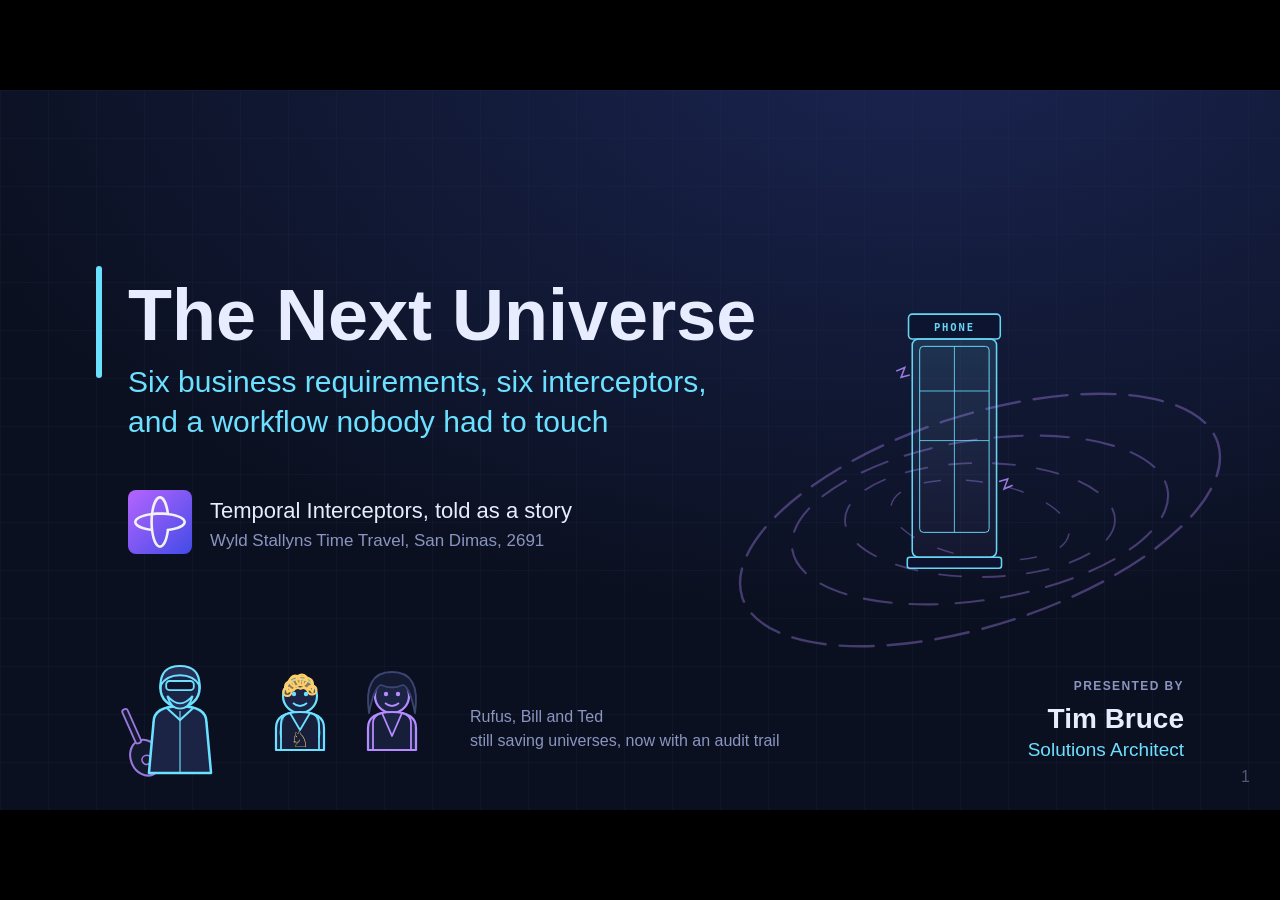
==== presentation/deck.html @ 5a115f53 "added presentation and fixed up a number of issues" ====
<!DOCTYPE html><html lang="C"><head><title>The Next Universe</title><meta property="og:title" content="The Next Universe"><meta name="description" content="Temporal interceptors, told as a story. Rufus meets six business requirements without touching business logic."><meta property="og:description" content="Temporal interceptors, told as a story. Rufus meets six business requirements without touching business logic."><meta charset="UTF-8"><meta name="viewport" content="width=device-width,height=device-height,initial-scale=1.0"><meta name="apple-mobile-web-app-capable" content="yes"><meta http-equiv="X-UA-Compatible" content="ie=edge"><meta property="og:type" content="website"><meta name="twitter:card" content="summary"><style>@media screen{body[data-bespoke-view=""] .bespoke-marp-parent>.bespoke-marp-osc>button,body[data-bespoke-view=next] .bespoke-marp-parent>.bespoke-marp-osc>button,body[data-bespoke-view=overview] button.bespoke-marp-overview-close,body[data-bespoke-view=presenter] .bespoke-marp-presenter-container .bespoke-marp-presenter-info-container .bespoke-marp-presenter-info-page-area .bespoke-marp-presenter-info-page,body[data-bespoke-view=presenter] .bespoke-marp-presenter-container .bespoke-marp-presenter-info-container button,body[data-bespoke-view=presenter] .bespoke-marp-presenter-container .bespoke-marp-presenter-note-container button{appearance:none;background-color:initial;border:0;color:inherit;cursor:pointer;font-size:inherit;opacity:.8;outline:none;padding:0;transition:opacity .2s linear;-webkit-tap-highlight-color:transparent}body[data-bespoke-view=""] .bespoke-marp-parent>.bespoke-marp-osc>button:disabled,body[data-bespoke-view=next] .bespoke-marp-parent>.bespoke-marp-osc>button:disabled,body[data-bespoke-view=overview] button.bespoke-marp-overview-close:disabled,body[data-bespoke-view=presenter] .bespoke-marp-presenter-container .bespoke-marp-presenter-info-container .bespoke-marp-presenter-info-page-area .bespoke-marp-presenter-info-page:disabled,body[data-bespoke-view=presenter] .bespoke-marp-presenter-container .bespoke-marp-presenter-info-container button:disabled,body[data-bespoke-view=presenter] .bespoke-marp-presenter-container .bespoke-marp-presenter-note-container button:disabled{cursor:not-allowed;opacity:.15!important}body[data-bespoke-view=""] .bespoke-marp-parent>.bespoke-marp-osc>button:hover,body[data-bespoke-view=next] .bespoke-marp-parent>.bespoke-marp-osc>button:hover,body[data-bespoke-view=overview] button.bespoke-marp-overview-close:hover,body[data-bespoke-view=presenter] .bespoke-marp-presenter-container .bespoke-marp-presenter-info-container .bespoke-marp-presenter-info-page-area .bespoke-marp-presenter-info-page:hover,body[data-bespoke-view=presenter] .bespoke-marp-presenter-container .bespoke-marp-presenter-info-container button:hover,body[data-bespoke-view=presenter] .bespoke-marp-presenter-container .bespoke-marp-presenter-note-container button:hover{opacity:1}body[data-bespoke-view=""] .bespoke-marp-parent>.bespoke-marp-osc>button:hover:active,body[data-bespoke-view=next] .bespoke-marp-parent>.bespoke-marp-osc>button:hover:active,body[data-bespoke-view=overview] button.bespoke-marp-overview-close:hover:active,body[data-bespoke-view=presenter] .bespoke-marp-presenter-container .bespoke-marp-presenter-info-container .bespoke-marp-presenter-info-page-area .bespoke-marp-presenter-info-page:hover:active,body[data-bespoke-view=presenter] .bespoke-marp-presenter-container .bespoke-marp-presenter-info-container button:hover:active,body[data-bespoke-view=presenter] .bespoke-marp-presenter-container .bespoke-marp-presenter-note-container button:hover:active{opacity:.6}body[data-bespoke-view=""] .bespoke-marp-parent>.bespoke-marp-osc>button:hover:not(:disabled),body[data-bespoke-view=next] .bespoke-marp-parent>.bespoke-marp-osc>button:hover:not(:disabled),body[data-bespoke-view=overview] button.bespoke-marp-overview-close:hover:not(:disabled),body[data-bespoke-view=presenter] .bespoke-marp-presenter-container .bespoke-marp-presenter-info-container .bespoke-marp-presenter-info-page-area .bespoke-marp-presenter-info-page:hover:not(:disabled),body[data-bespoke-view=presenter] .bespoke-marp-presenter-container .bespoke-marp-presenter-info-container button:hover:not(:disabled),body[data-bespoke-view=presenter] .bespoke-marp-presenter-container .bespoke-marp-presenter-note-container button:hover:not(:disabled){transition:none}body[data-bespoke-view=""] .bespoke-marp-parent>.bespoke-marp-osc>button[data-bespoke-marp-osc=prev],body[data-bespoke-view=next] .bespoke-marp-parent>.bespoke-marp-osc>button[data-bespoke-marp-osc=prev],body[data-bespoke-view=presenter] .bespoke-marp-presenter-container .bespoke-marp-presenter-info-container button.bespoke-marp-presenter-info-page-prev{background:#0000 url("[data-uri]") no-repeat 50%;background-size:contain;overflow:hidden;text-indent:100%;white-space:nowrap}body[data-bespoke-view=""] .bespoke-marp-parent>.bespoke-marp-osc>button[data-bespoke-marp-osc=next],body[data-bespoke-view=next] .bespoke-marp-parent>.bespoke-marp-osc>button[data-bespoke-marp-osc=next],body[data-bespoke-view=presenter] .bespoke-marp-presenter-container .bespoke-marp-presenter-info-container button.bespoke-marp-presenter-info-page-next{background:#0000 url("[data-uri]") no-repeat 50%;background-size:contain;overflow:hidden;text-indent:100%;white-space:nowrap}:is(body[data-bespoke-view=""],body[data-bespoke-view=next]) .bespoke-marp-parent>.bespoke-marp-osc>button[data-bespoke-marp-osc=fullscreen]{background:#0000 url("[data-uri]") no-repeat 50%;background-size:contain;overflow:hidden;text-indent:100%;white-space:nowrap}:is(body[data-bespoke-view=""],body[data-bespoke-view=next]) .bespoke-marp-parent>.bespoke-marp-osc>button.exit[data-bespoke-marp-osc=fullscreen]{background-image:url("[data-uri]")}:is(body[data-bespoke-view=""],body[data-bespoke-view=next]) .bespoke-marp-parent>.bespoke-marp-osc>button[data-bespoke-marp-osc=presenter]{background:#0000 url("[data-uri]") no-repeat 50%;background-size:contain;overflow:hidden;text-indent:100%;white-space:nowrap}body[data-bespoke-view=overview] button.bespoke-marp-overview-close,body[data-bespoke-view=presenter] .bespoke-marp-presenter-container .bespoke-marp-presenter-note-container button.bespoke-marp-presenter-note-bigger{background:#0000 url("[data-uri]") no-repeat 50%;background-size:contain;overflow:hidden;text-indent:100%;white-space:nowrap}body[data-bespoke-view=presenter] .bespoke-marp-presenter-container .bespoke-marp-presenter-note-container button.bespoke-marp-presenter-note-smaller{background:#0000 url("[data-uri]") no-repeat 50%;background-size:contain;overflow:hidden;text-indent:100%;white-space:nowrap}:is(body[data-bespoke-view=""],body[data-bespoke-view=next]) .bespoke-marp-parent>.bespoke-marp-osc>button[data-bespoke-marp-osc=overview]{background:#0000 url("[data-uri]") no-repeat 50%;background-size:contain;overflow:hidden;text-indent:100%;white-space:nowrap}}@keyframes __bespoke_marp_transition_reduced_outgoing__{0%{opacity:1}to{opacity:0}}@keyframes __bespoke_marp_transition_reduced_incoming__{0%{mix-blend-mode:plus-lighter;opacity:0}to{mix-blend-mode:plus-lighter;opacity:1}}.bespoke-marp-note,.bespoke-marp-osc,.bespoke-progress-parent{display:none;transition:none}@media screen{::view-transition-group(*){animation-duration:var(--marp-bespoke-transition-animation-duration,.5s);animation-timing-function:ease}::view-transition-new(*),::view-transition-old(*){animation-delay:0s;animation-direction:var(--marp-bespoke-transition-animation-direction,normal);animation-duration:var(--marp-bespoke-transition-animation-duration,.5s);animation-fill-mode:both;animation-name:var(--marp-bespoke-transition-animation-name,var(--marp-bespoke-transition-animation-name-fallback,__bespoke_marp_transition_no_animation__));mix-blend-mode:normal}::view-transition-old(*){--marp-bespoke-transition-animation-name-fallback:__bespoke_marp_transition_reduced_outgoing__;animation-timing-function:ease}::view-transition-new(*){--marp-bespoke-transition-animation-name-fallback:__bespoke_marp_transition_reduced_incoming__;animation-timing-function:ease}::view-transition-new(root),::view-transition-old(root){animation-timing-function:linear}::view-transition-new(__bespoke_marp_transition_osc__),::view-transition-old(__bespoke_marp_transition_osc__){animation-duration:0s!important;animation-name:__bespoke_marp_transition_osc__!important}::view-transition-new(__bespoke_marp_transition_osc__){opacity:0!important}.bespoke-marp-transition-warming-up::view-transition-group(*),.bespoke-marp-transition-warming-up::view-transition-new(*),.bespoke-marp-transition-warming-up::view-transition-old(*){animation-play-state:paused!important}body,html{height:100%;margin:0}body{background:#000;overflow:hidden}svg.bespoke-marp-slide{content-visibility:hidden;interactivity:inert;opacity:0;pointer-events:none;z-index:-1}svg.bespoke-marp-slide:not(.bespoke-marp-active) *{view-transition-name:none!important}svg.bespoke-marp-slide.bespoke-marp-active{content-visibility:visible;interactivity:auto;opacity:1;pointer-events:auto;z-index:0}svg.bespoke-marp-slide.bespoke-marp-active.bespoke-marp-active-ready *{animation-name:__bespoke_marp__!important}@supports not (content-visibility:hidden){svg.bespoke-marp-slide[data-bespoke-marp-load=hideable]{display:none}svg.bespoke-marp-slide[data-bespoke-marp-load=hideable].bespoke-marp-active{display:block}}}@media screen and (prefers-reduced-motion:reduce){svg.bespoke-marp-slide *{view-transition-name:none!important}}@media screen{[data-bespoke-marp-fragment=inactive]{visibility:hidden}:is(body[data-bespoke-view=""],body[data-bespoke-view=next]) .bespoke-marp-parent{inset:0;position:absolute}:is(body[data-bespoke-view=""],body[data-bespoke-view=next]) .bespoke-marp-parent>.bespoke-marp-osc{background:#000000a6;border-radius:7px;bottom:50px;color:#fff;contain:paint;display:block;font-family:Helvetica,Arial,sans-serif;font-size:16px;left:50%;line-height:0;opacity:1;padding:12px;position:absolute;touch-action:manipulation;transform:translateX(-50%);transition:opacity .2s linear;-webkit-user-select:none;user-select:none;view-transition-name:__bespoke_marp_transition_osc__;white-space:nowrap;will-change:transform;z-index:1}:is(body[data-bespoke-view=""],body[data-bespoke-view=next]) .bespoke-marp-parent>.bespoke-marp-osc>:where(*){margin-left:6px}:is(body[data-bespoke-view=""],body[data-bespoke-view=next]) .bespoke-marp-parent>.bespoke-marp-osc>:where(*):where(:first-child){margin-left:0}:is(body[data-bespoke-view=""],body[data-bespoke-view=next]) .bespoke-marp-parent>.bespoke-marp-osc>span{opacity:.8}:is(body[data-bespoke-view=""],body[data-bespoke-view=next]) .bespoke-marp-parent>.bespoke-marp-osc>span[data-bespoke-marp-osc=page]{display:inline-block;min-width:140px;text-align:center}:is(body[data-bespoke-view=""],body[data-bespoke-view=next]) .bespoke-marp-parent>.bespoke-marp-osc>button[data-bespoke-marp-osc=fullscreen],:is(body[data-bespoke-view=""],body[data-bespoke-view=next]) .bespoke-marp-parent>.bespoke-marp-osc>button[data-bespoke-marp-osc=next],:is(body[data-bespoke-view=""],body[data-bespoke-view=next]) .bespoke-marp-parent>.bespoke-marp-osc>button[data-bespoke-marp-osc=overview],:is(body[data-bespoke-view=""],body[data-bespoke-view=next]) .bespoke-marp-parent>.bespoke-marp-osc>button[data-bespoke-marp-osc=presenter],:is(body[data-bespoke-view=""],body[data-bespoke-view=next]) .bespoke-marp-parent>.bespoke-marp-osc>button[data-bespoke-marp-osc=prev]{height:32px;line-height:32px;width:32px}:is(body[data-bespoke-view=""],body[data-bespoke-view=next]) .bespoke-marp-parent.bespoke-marp-inactive{cursor:none}:is(body[data-bespoke-view=""],body[data-bespoke-view=next]) .bespoke-marp-parent.bespoke-marp-inactive>.bespoke-marp-osc{opacity:0;pointer-events:none}:is(body[data-bespoke-view=""],body[data-bespoke-view=next]) svg.bespoke-marp-slide{height:100%;left:0;position:absolute;top:0;width:100%}body[data-bespoke-view=""] .bespoke-progress-parent{background:#222;display:flex;height:5px;width:100%}body[data-bespoke-view=""] .bespoke-progress-parent+:where(.bespoke-marp-parent){top:5px}body[data-bespoke-view=""] .bespoke-progress-parent .bespoke-progress-bar{background:#0288d1;flex:0 0 0;transition:flex-basis .2s cubic-bezier(0,1,1,1)}body[data-bespoke-view=next]{background:#0000}body[data-bespoke-view=presenter]{background:#161616}body[data-bespoke-view=presenter] .bespoke-marp-presenter-container{display:grid;font-family:Helvetica,Arial,sans-serif;grid-template:"current dragbar next" minmax(140px,1fr) "current dragbar note" 2fr "info    dragbar note" 3em;grid-template-columns:minmax(3px,var(--bespoke-marp-presenter-split-ratio,66%)) 0 minmax(3px,1fr);height:100%;left:0;position:absolute;top:0;width:100%}body[data-bespoke-view=presenter] .bespoke-marp-presenter-container :where(.bespoke-marp-parent){grid-area:current;overflow:hidden;position:relative}body[data-bespoke-view=presenter] .bespoke-marp-presenter-container :where(.bespoke-marp-parent) :where(svg.bespoke-marp-slide){height:calc(100% - 40px);left:20px;pointer-events:none;position:absolute;top:20px;-webkit-user-select:none;user-select:none;width:calc(100% - 40px)}body[data-bespoke-view=presenter] .bespoke-marp-presenter-container :where(.bespoke-marp-parent) :where(svg.bespoke-marp-slide).bespoke-marp-active{filter:drop-shadow(0 3px 10px rgba(0,0,0,.5))}body[data-bespoke-view=presenter] .bespoke-marp-presenter-container .bespoke-marp-presenter-dragbar-container{background:#0288d1;cursor:col-resize;grid-area:dragbar;margin-left:-3px;opacity:0;position:relative;transition:opacity .4s linear .1s;width:6px;z-index:10}body[data-bespoke-view=presenter] .bespoke-marp-presenter-container .bespoke-marp-presenter-dragbar-container:hover{opacity:1}body[data-bespoke-view=presenter] .bespoke-marp-presenter-container .bespoke-marp-presenter-dragbar-container.active{opacity:1;transition-delay:0s}body[data-bespoke-view=presenter] .bespoke-marp-presenter-container .bespoke-marp-presenter-next-container{background:#222;cursor:pointer;display:none;grid-area:next;overflow:hidden;position:relative}body[data-bespoke-view=presenter] .bespoke-marp-presenter-container .bespoke-marp-presenter-next-container.active{display:block}body[data-bespoke-view=presenter] .bespoke-marp-presenter-container .bespoke-marp-presenter-next-container iframe.bespoke-marp-presenter-next{background:#0000;border:0;display:block;filter:drop-shadow(0 3px 10px rgba(0,0,0,.5));height:calc(100% - 40px);left:20px;pointer-events:none;position:absolute;interactivity:inert;top:20px;-webkit-user-select:none;user-select:none;width:calc(100% - 40px)}body[data-bespoke-view=presenter] .bespoke-marp-presenter-container .bespoke-marp-presenter-note-container{background:#222;color:#eee;grid-area:note;position:relative;z-index:1}body[data-bespoke-view=presenter] .bespoke-marp-presenter-container .bespoke-marp-presenter-note-container button{height:1.5em;line-height:1.5em;width:1.5em}body[data-bespoke-view=presenter] .bespoke-marp-presenter-container .bespoke-marp-presenter-note-container .bespoke-marp-presenter-note-wrapper{display:block;inset:0;position:absolute}body[data-bespoke-view=presenter] .bespoke-marp-presenter-container .bespoke-marp-presenter-note-container .bespoke-marp-presenter-note-buttons{background:#000000a6;border-radius:4px;bottom:0;display:flex;gap:4px;margin:12px;opacity:0;padding:6px;pointer-events:none;position:absolute;right:0;transition:opacity .2s linear}body[data-bespoke-view=presenter] .bespoke-marp-presenter-container .bespoke-marp-presenter-note-container .bespoke-marp-presenter-note-buttons:focus-within,body[data-bespoke-view=presenter] .bespoke-marp-presenter-container .bespoke-marp-presenter-note-container .bespoke-marp-presenter-note-wrapper:focus-within+.bespoke-marp-presenter-note-buttons,body[data-bespoke-view=presenter] .bespoke-marp-presenter-container .bespoke-marp-presenter-note-container:hover .bespoke-marp-presenter-note-buttons{opacity:1;pointer-events:auto}body[data-bespoke-view=presenter] .bespoke-marp-presenter-container .bespoke-marp-presenter-note-container .bespoke-marp-note{box-sizing:border-box;font-size:calc(1.1em*var(--bespoke-marp-note-font-scale, 1));height:calc(100% - 40px);margin:20px;overflow:auto;padding-right:3px;white-space:pre-wrap;width:calc(100% - 40px);word-wrap:break-word;scrollbar-color:#eeeeee80 #0000;scrollbar-width:thin}body[data-bespoke-view=presenter] .bespoke-marp-presenter-container .bespoke-marp-presenter-note-container .bespoke-marp-note::-webkit-scrollbar{width:6px}body[data-bespoke-view=presenter] .bespoke-marp-presenter-container .bespoke-marp-presenter-note-container .bespoke-marp-note::-webkit-scrollbar-track{background:#0000}body[data-bespoke-view=presenter] .bespoke-marp-presenter-container .bespoke-marp-presenter-note-container .bespoke-marp-note::-webkit-scrollbar-thumb{background:#eeeeee80;border-radius:6px}body[data-bespoke-view=presenter] .bespoke-marp-presenter-container .bespoke-marp-presenter-note-container .bespoke-marp-note:empty{pointer-events:none}body[data-bespoke-view=presenter] .bespoke-marp-presenter-container .bespoke-marp-presenter-note-container .bespoke-marp-note.active{display:block}body[data-bespoke-view=presenter] .bespoke-marp-presenter-container .bespoke-marp-presenter-note-container .bespoke-marp-note p:first-child{margin-top:0}body[data-bespoke-view=presenter] .bespoke-marp-presenter-container .bespoke-marp-presenter-note-container .bespoke-marp-note p:last-child{margin-bottom:0}body[data-bespoke-view=presenter] .bespoke-marp-presenter-container .bespoke-marp-presenter-info-container{align-items:center;box-sizing:border-box;color:#eee;display:flex;flex-wrap:nowrap;grid-area:info;justify-content:center;overflow:hidden;padding:0 10px}body[data-bespoke-view=presenter] .bespoke-marp-presenter-container .bespoke-marp-presenter-info-container :is(.bespoke-marp-presenter-info-page-area,.bespoke-marp-presenter-info-time,.bespoke-marp-presenter-info-timer){box-sizing:border-box;display:block;padding:0 10px;white-space:nowrap;width:100%}body[data-bespoke-view=presenter] .bespoke-marp-presenter-container .bespoke-marp-presenter-info-container button{height:1.5em;line-height:1.5em;width:1.5em}body[data-bespoke-view=presenter] .bespoke-marp-presenter-container .bespoke-marp-presenter-info-container .bespoke-marp-presenter-info-page-area{order:2;text-align:center}body[data-bespoke-view=presenter] .bespoke-marp-presenter-container .bespoke-marp-presenter-info-container .bespoke-marp-presenter-info-page-area .bespoke-marp-presenter-info-page{display:inline-block;min-width:120px;text-align:center}body[data-bespoke-view=presenter] .bespoke-marp-presenter-container .bespoke-marp-presenter-info-container .bespoke-marp-presenter-info-time{color:#999;order:1;text-align:left}body[data-bespoke-view=presenter] .bespoke-marp-presenter-container .bespoke-marp-presenter-info-container .bespoke-marp-presenter-info-timer{color:#999;order:3;text-align:right}body[data-bespoke-view=presenter] .bespoke-marp-presenter-container .bespoke-marp-presenter-info-container .bespoke-marp-presenter-info-timer:hover{cursor:pointer}body[data-bespoke-view=overview]{background:#161616;overflow:auto}body[data-bespoke-view=overview] [data-bespoke-marp-fragment=inactive]{visibility:visible}body[data-bespoke-view=overview] .bespoke-marp-overview-header{backdrop-filter:blur(4px);background:#222222d9;box-shadow:0 3px 10px #00000080;box-sizing:border-box;display:flex;height:48px;inset:0 0 auto;justify-content:flex-end;padding:10px;position:fixed;z-index:1}body[data-bespoke-view=overview] button.bespoke-marp-overview-close{height:28px;line-height:28px;transform:rotate(45deg);width:28px}body[data-bespoke-view=overview] .bespoke-marp-parent{display:grid;gap:40px;grid-template-columns:repeat(auto-fit,minmax(0,240px));justify-content:space-around;padding:30px}body[data-bespoke-view=overview] .bespoke-marp-parent svg.bespoke-marp-slide{--bov-selected:#0000;--bov-focus:#161616;--bov-focus-outline:#0000;background-image:conic-gradient(#161616 0 0),conic-gradient(var(--bov-focus) 0 0),conic-gradient(var(--bov-focus-outline) 0 0),conic-gradient(var(--bov-selected) 0 0);background-position:5px 5px,3px 3px,2px 2px,0 0;background-repeat:no-repeat;background-size:calc(100% - 10px) calc(100% - 10px),calc(100% - 6px) calc(100% - 6px),calc(100% - 4px) calc(100% - 4px),100% 100%;content-visibility:visible;cursor:pointer;filter:drop-shadow(0 3px 10px rgba(0,0,0,.5));margin:-6px;padding:6px;interactivity:auto;opacity:1;outline:0;pointer-events:auto;scroll-margin-block:30px;width:100%;z-index:0}body[data-bespoke-view=overview] .bespoke-marp-parent svg.bespoke-marp-slide *,body[data-bespoke-view=overview] .bespoke-marp-parent svg.bespoke-marp-slide.bespoke-marp-active *{pointer-events:none;interactivity:inert}body[data-bespoke-view=overview] .bespoke-marp-parent :is(svg.bespoke-marp-slide:active,svg.bespoke-marp-slide:focus-visible,svg.bespoke-marp-slide:hover){--bov-focus-outline:#161616}body[data-bespoke-view=overview] .bespoke-marp-parent svg.bespoke-marp-slide:focus-visible,body[data-bespoke-view=overview] .bespoke-marp-parent svg.bespoke-marp-slide:hover{--bov-focus:#999}body[data-bespoke-view=overview] .bespoke-marp-parent svg.bespoke-marp-slide:active{--bov-focus:#eee}body[data-bespoke-view=overview] .bespoke-marp-parent svg.bespoke-marp-slide.bespoke-marp-active{--bov-selected:#0288d1}body[data-bespoke-view=overview]:has(.bespoke-marp-overview-header) .bespoke-marp-parent{padding-top:78px}body[data-bespoke-view=overview]:has(.bespoke-marp-overview-header) .bespoke-marp-parent svg.bespoke-marp-slide{scroll-margin-top:78px}.bespoke-marp-overview{background:#000000a6;inset:0;opacity:0;pointer-events:none;position:fixed;transition:opacity .1s ease;z-index:10}.bespoke-marp-overview iframe{background:#222;border:0;display:block;height:100%;left:0;position:absolute;top:0;width:100%}.bespoke-marp-overview[data-open="1"]{opacity:1;pointer-events:auto}}@media print{.bespoke-marp-overview,.bespoke-marp-presenter-info-container,.bespoke-marp-presenter-next-container,.bespoke-marp-presenter-note-container{display:none}}</style><style>div#\:\$p > svg > foreignObject > section{width:1280px;height:720px;box-sizing:border-box;overflow:hidden;position:relative;scroll-snap-align:center center;-webkit-text-size-adjust:100%;text-size-adjust:100%}div#\:\$p > svg > foreignObject > section::after{bottom:0;content:attr(data-marpit-pagination);padding:inherit;pointer-events:none;position:absolute;right:0}div#\:\$p > svg > foreignObject > section:not([data-marpit-pagination])::after{display:none}div#\:\$p > svg > foreignObject > section :where(:is(h1, marp-h1)){font-size:2em;margin-block:0.67em}div#\:\$p > svg > foreignObject > section section:where(:is(h1, marp-h1)){--marpit-root-font-size: 2em}div#\:\$p > svg > foreignObject > section video::-webkit-media-controls{will-change:transform}@page {size:1280px 720px;margin:0}@media print{html, body{background-color:#fff;margin:0;page-break-inside:avoid;break-inside:avoid-page}div#\:\$p > svg > foreignObject > section{page-break-before:always;break-before:page}div#\:\$p > svg > foreignObject > section, div#\:\$p > svg > foreignObject > section *{-webkit-print-color-adjust:exact!important;animation-delay:0s!important;animation-duration:0s!important;color-adjust:exact!important;print-color-adjust:exact!important;transition:none!important}div#\:\$p > svg[data-marpit-svg]{display:block;height:100vh;width:100vw}}div#\:\$p > svg > foreignObject > :where(section){container-type:size}div#\:\$p > svg > foreignObject > section img[data-marp-twemoji]{background:transparent;height:1em;margin:0 .05em 0 .1em;vertical-align:-.1em;width:1em}div#\:\$p > svg > foreignObject > section{--fgColor-danger:light-dark(#d1242f, #f85149);--bgColor-attention-muted:light-dark(#fff8c5, #bb800926);--bgColor-muted:light-dark(#f6f8fa, #151b23);--bgColor-neutral-muted:light-dark(#818b981f, #656c7633);--borderColor-accent-emphasis:light-dark(#0969da, #1f6feb);--borderColor-attention-emphasis:light-dark(#9a6700, #9e6a03);--borderColor-danger-emphasis:light-dark(#cf222e, #da3633);--borderColor-default:light-dark(#d1d9e0, #3d444d);--borderColor-done-emphasis:light-dark(#8250df, #8957e5);--borderColor-success-emphasis:light-dark(#1a7f37, #238636);--color-prettylights-syntax-brackethighlighter-angle:light-dark(#59636e, #9198a1);--color-prettylights-syntax-brackethighlighter-unmatched:light-dark(#82071e, #f85149);--color-prettylights-syntax-carriage-return-bg:light-dark(#cf222e, #b62324);--color-prettylights-syntax-carriage-return-text:light-dark(#f6f8fa, #f0f6fc);--color-prettylights-syntax-comment:light-dark(#59636e, #9198a1);--color-prettylights-syntax-constant:light-dark(#0550ae, #79c0ff);--color-prettylights-syntax-constant-other-reference-link:light-dark(#0a3069, #a5d6ff);--color-prettylights-syntax-entity:light-dark(#6639ba, #d2a8ff);--color-prettylights-syntax-entity-tag:light-dark(#0550ae, #7ee787);--color-prettylights-syntax-invalid-illegal-text:light-dark(var(--fgColor-danger), var(--fgColor-danger));--color-prettylights-syntax-keyword:light-dark(#cf222e, #ff7b72);--color-prettylights-syntax-markup-changed-bg:light-dark(#ffd8b5, #5a1e02);--color-prettylights-syntax-markup-changed-text:light-dark(#953800, #ffdfb6);--color-prettylights-syntax-markup-deleted-bg:light-dark(#ffebe9, #67060c);--color-prettylights-syntax-markup-deleted-text:light-dark(#82071e, #ffdcd7);--color-prettylights-syntax-markup-heading:light-dark(#0550ae, #1f6feb);--color-prettylights-syntax-markup-ignored-bg:light-dark(#0550ae, #1158c7);--color-prettylights-syntax-markup-ignored-text:light-dark(#d1d9e0, #f0f6fc);--color-prettylights-syntax-markup-inserted-bg:light-dark(#dafbe1, #033a16);--color-prettylights-syntax-markup-inserted-text:light-dark(#116329, #aff5b4);--color-prettylights-syntax-markup-list:light-dark(#3b2300, #f2cc60);--color-prettylights-syntax-meta-diff-range:light-dark(#8250df, #d2a8ff);--color-prettylights-syntax-string:light-dark(#0a3069, #a5d6ff);--color-prettylights-syntax-string-regexp:light-dark(#116329, #7ee787);--color-prettylights-syntax-sublimelinter-gutter-mark:light-dark(#818b98, #3d444d);--color-prettylights-syntax-variable:light-dark(#953800, #ffa657);--fgColor-accent:light-dark(#0969da, #4493f8);--fgColor-attention:light-dark(#9a6700, #d29922);--fgColor-done:light-dark(#8250df, #ab7df8);--fgColor-muted:light-dark(#59636e, #9198a1);--fgColor-success:light-dark(#1a7f37, #3fb950);--bgColor-default:light-dark(#fff, #0d1117);--borderColor-muted:light-dark(#d1d9e0b3, #3d444db3);--color-prettylights-syntax-invalid-illegal-bg:light-dark(var(--bgColor-danger-muted), var(--bgColor-danger-muted));--color-prettylights-syntax-markup-bold:light-dark(#1f2328, #f0f6fc);--color-prettylights-syntax-markup-italic:light-dark(#1f2328, #f0f6fc);--color-prettylights-syntax-storage-modifier-import:light-dark(#1f2328, #f0f6fc);--fgColor-default:light-dark(#1f2328, #f0f6fc);--focus-outlineColor:light-dark(var(--borderColor-accent-emphasis), var(--borderColor-accent-emphasis));--borderColor-neutral-muted:light-dark(var(--borderColor-muted), var(--borderColor-muted));--base-size-16:calc(var(--marpit-root-font-size, 1rem) * 1);--base-size-24:calc(var(--marpit-root-font-size, 1rem) * 1.5);--base-size-4:calc(var(--marpit-root-font-size, 1rem) * 0.25);--base-size-40:calc(var(--marpit-root-font-size, 1rem) * 2.5);--base-size-8:calc(var(--marpit-root-font-size, 1rem) * 0.5);--base-text-weight-medium:500;--base-text-weight-normal:400;--base-text-weight-semibold:600;--fontStack-monospace:ui-monospace, SFMono-Regular, SF Mono, Menlo, Consolas, Liberation Mono, monospace;--fontStack-sansSerif:-apple-system, BlinkMacSystemFont, "Segoe UI", "Noto Sans", Helvetica, Arial, sans-serif, "Apple Color Emoji", "Segoe UI Emoji";}/*!
 * Marp default theme.
 *
 * @theme default
 * @author Yuki Hattori
 *
 * @auto-scaling true
 * @size 16:9 1280px 720px
 * @size 4:3 960px 720px
 */div#\:\$p > svg > foreignObject > section [data-theme=light],div#\:\$p > svg > foreignObject > section{color-scheme:light}div#\:\$p > svg > foreignObject > section [data-theme=dark],div#\:\$p > svg > foreignObject > section:where(.invert){color-scheme:dark}div#\:\$p > svg > foreignObject > section{-ms-text-size-adjust:100%;-webkit-text-size-adjust:100%;margin:0;font-weight:var(--base-text-weight-normal, 400);color:var(--fgColor-default);background-color:var(--bgColor-default);font-family:var(--fontStack-sansSerif, -apple-system, BlinkMacSystemFont, "Segoe UI", "Noto Sans", Helvetica, Arial, sans-serif, "Apple Color Emoji", "Segoe UI Emoji");font-size:16px;line-height:1.5;word-wrap:break-word}div#\:\$p > svg > foreignObject > section{--marpit-root-font-size:16px}div#\:\$p > svg > foreignObject > section a{text-decoration:underline;text-underline-offset:calc(var(--marpit-root-font-size, 1rem) * .2)}div#\:\$p > svg > foreignObject > section :is(h1, marp-h1):hover .anchor .octicon-link:before,div#\:\$p > svg > foreignObject > section :is(h2, marp-h2):hover .anchor .octicon-link:before,div#\:\$p > svg > foreignObject > section :is(h3, marp-h3):hover .anchor .octicon-link:before,div#\:\$p > svg > foreignObject > section :is(h4, marp-h4):hover .anchor .octicon-link:before,div#\:\$p > svg > foreignObject > section :is(h5, marp-h5):hover .anchor .octicon-link:before,div#\:\$p > svg > foreignObject > section :is(h6, marp-h6):hover .anchor .octicon-link:before{width:16px;height:16px;content:" ";display:inline-block;background-color:currentColor;-webkit-mask-image:url('data:image/svg+xml;charset=utf-8,<svg xmlns="http://www.w3.org/2000/svg" aria-hidden="true" viewBox="0 0 16 16"><path fill-rule="evenodd" d="M7.775 3.275a.75.75 0 0 0 1.06 1.06l1.25-1.25a2 2 0 1 1 2.83 2.83l-2.5 2.5a2 2 0 0 1-2.83 0 .75.75 0 0 0-1.06 1.06 3.5 3.5 0 0 0 4.95 0l2.5-2.5a3.5 3.5 0 0 0-4.95-4.95zm-4.69 9.64a2 2 0 0 1 0-2.83l2.5-2.5a2 2 0 0 1 2.83 0 .75.75 0 0 0 1.06-1.06 3.5 3.5 0 0 0-4.95 0l-2.5 2.5a3.5 3.5 0 0 0 4.95 4.95l1.25-1.25a.75.75 0 0 0-1.06-1.06l-1.25 1.25a2 2 0 0 1-2.83 0"/></svg>');mask-image:url('data:image/svg+xml;charset=utf-8,<svg xmlns="http://www.w3.org/2000/svg" aria-hidden="true" viewBox="0 0 16 16"><path fill-rule="evenodd" d="M7.775 3.275a.75.75 0 0 0 1.06 1.06l1.25-1.25a2 2 0 1 1 2.83 2.83l-2.5 2.5a2 2 0 0 1-2.83 0 .75.75 0 0 0-1.06 1.06 3.5 3.5 0 0 0 4.95 0l2.5-2.5a3.5 3.5 0 0 0-4.95-4.95zm-4.69 9.64a2 2 0 0 1 0-2.83l2.5-2.5a2 2 0 0 1 2.83 0 .75.75 0 0 0 1.06-1.06 3.5 3.5 0 0 0-4.95 0l-2.5 2.5a3.5 3.5 0 0 0 4.95 4.95l1.25-1.25a.75.75 0 0 0-1.06-1.06l-1.25 1.25a2 2 0 0 1-2.83 0"/></svg>')}div#\:\$p > svg > foreignObject > section details,div#\:\$p > svg > foreignObject > section figcaption,div#\:\$p > svg > foreignObject > section figure{display:block}div#\:\$p > svg > foreignObject > section summary{display:list-item}div#\:\$p > svg > foreignObject > section [hidden]{display:none!important}div#\:\$p > svg > foreignObject > section a{background-color:transparent;color:var(--fgColor-accent);text-decoration:none}div#\:\$p > svg > foreignObject > section abbr[title]{border-bottom:none;-webkit-text-decoration:underline dotted;text-decoration:underline dotted}div#\:\$p > svg > foreignObject > section b,div#\:\$p > svg > foreignObject > section strong{font-weight:var(--base-text-weight-semibold, 600)}div#\:\$p > svg > foreignObject > section dfn{font-style:italic}div#\:\$p > svg > foreignObject > section :is(h1, marp-h1){margin:.67em 0;font-weight:var(--base-text-weight-semibold, 600);padding-bottom:.3em;font-size:2em;border-bottom:1px solid var(--borderColor-muted)}div#\:\$p > svg > foreignObject > section mark{background-color:var(--bgColor-attention-muted);color:var(--fgColor-default)}div#\:\$p > svg > foreignObject > section small{font-size:90%}div#\:\$p > svg > foreignObject > section sub,div#\:\$p > svg > foreignObject > section sup{font-size:75%;line-height:0;position:relative;vertical-align:baseline}div#\:\$p > svg > foreignObject > section sub{bottom:-.25em}div#\:\$p > svg > foreignObject > section sup{top:-.5em}div#\:\$p > svg > foreignObject > section img{border-style:none;max-width:100%;box-sizing:content-box}div#\:\$p > svg > foreignObject > section code,div#\:\$p > svg > foreignObject > section kbd,div#\:\$p > svg > foreignObject > section :is(pre, marp-pre),div#\:\$p > svg > foreignObject > section samp{font-family:monospace;font-size:1em}div#\:\$p > svg > foreignObject > section figure{margin:1em var(--base-size-40)}div#\:\$p > svg > foreignObject > section hr{box-sizing:content-box;overflow:hidden;background:transparent;height:.25em;padding:0;margin:var(--base-size-24) 0;background-color:var(--borderColor-default);border:0}div#\:\$p > svg > foreignObject > section input{font:inherit;margin:0;overflow:visible;font-family:inherit;font-size:inherit;line-height:inherit}div#\:\$p > svg > foreignObject > section [type=button],div#\:\$p > svg > foreignObject > section [type=reset],div#\:\$p > svg > foreignObject > section [type=submit]{-webkit-appearance:button;-moz-appearance:button;appearance:button}div#\:\$p > svg > foreignObject > section [type=checkbox],div#\:\$p > svg > foreignObject > section [type=radio]{box-sizing:border-box;padding:0}div#\:\$p > svg > foreignObject > section [type=number]::-webkit-inner-spin-button,div#\:\$p > svg > foreignObject > section [type=number]::-webkit-outer-spin-button{height:auto}div#\:\$p > svg > foreignObject > section [type=search]::-webkit-search-cancel-button,div#\:\$p > svg > foreignObject > section [type=search]::-webkit-search-decoration{-webkit-appearance:none;appearance:none}div#\:\$p > svg > foreignObject > section ::-webkit-input-placeholder{color:inherit;opacity:.54}div#\:\$p > svg > foreignObject > section ::-webkit-file-upload-button{-webkit-appearance:button;appearance:button;font:inherit}div#\:\$p > svg > foreignObject > section a:hover{text-decoration:underline}div#\:\$p > svg > foreignObject > section ::-moz-placeholder{color:var(--fgColor-muted);opacity:1}div#\:\$p > svg > foreignObject > section ::placeholder{color:var(--fgColor-muted);opacity:1}div#\:\$p > svg > foreignObject > section hr:after,div#\:\$p > svg > foreignObject > section hr:before{display:table;content:""}div#\:\$p > svg > foreignObject > section hr:after{clear:both}div#\:\$p > svg > foreignObject > section table{border-spacing:0;border-collapse:collapse;display:block;width:-moz-max-content;width:max-content;max-width:100%;overflow:auto;font-variant:tabular-nums}div#\:\$p > svg > foreignObject > section td,div#\:\$p > svg > foreignObject > section th{padding:0}div#\:\$p > svg > foreignObject > section details summary{cursor:pointer}div#\:\$p > svg > foreignObject > section [role=button]:focus,div#\:\$p > svg > foreignObject > section a:focus,div#\:\$p > svg > foreignObject > section input[type=checkbox]:focus,div#\:\$p > svg > foreignObject > section input[type=radio]:focus{outline:2px solid var(--focus-outlineColor);outline-offset:-2px;box-shadow:none}div#\:\$p > svg > foreignObject > section [role=button]:focus:not(:focus-visible),div#\:\$p > svg > foreignObject > section a:focus:not(:focus-visible),div#\:\$p > svg > foreignObject > section input[type=checkbox]:focus:not(:focus-visible),div#\:\$p > svg > foreignObject > section input[type=radio]:focus:not(:focus-visible){outline:1px solid transparent}div#\:\$p > svg > foreignObject > section [role=button]:focus-visible,div#\:\$p > svg > foreignObject > section a:focus-visible,div#\:\$p > svg > foreignObject > section input[type=checkbox]:focus-visible,div#\:\$p > svg > foreignObject > section input[type=radio]:focus-visible{outline:2px solid var(--focus-outlineColor);outline-offset:-2px;box-shadow:none}div#\:\$p > svg > foreignObject > section a:not([class]):focus,div#\:\$p > svg > foreignObject > section a:not([class]):focus-visible,div#\:\$p > svg > foreignObject > section input[type=checkbox]:focus,div#\:\$p > svg > foreignObject > section input[type=checkbox]:focus-visible,div#\:\$p > svg > foreignObject > section input[type=radio]:focus,div#\:\$p > svg > foreignObject > section input[type=radio]:focus-visible{outline-offset:0}div#\:\$p > svg > foreignObject > section kbd{display:inline-block;padding:var(--base-size-4);font:11px var(--fontStack-monospace, ui-monospace, SFMono-Regular, SF Mono, Menlo, Consolas, Liberation Mono, monospace);line-height:10px;color:var(--fgColor-default);vertical-align:middle;background-color:var(--bgColor-muted);border-bottom-color:var(--borderColor-neutral-muted);border:1px solid var(--borderColor-neutral-muted);border-radius:6px;box-shadow:inset 0 -1px 0 var(--borderColor-neutral-muted)}div#\:\$p > svg > foreignObject > section :is(h1, marp-h1),div#\:\$p > svg > foreignObject > section :is(h2, marp-h2),div#\:\$p > svg > foreignObject > section :is(h3, marp-h3),div#\:\$p > svg > foreignObject > section :is(h4, marp-h4),div#\:\$p > svg > foreignObject > section :is(h5, marp-h5),div#\:\$p > svg > foreignObject > section :is(h6, marp-h6){margin-top:var(--base-size-24);margin-bottom:var(--base-size-16);font-weight:var(--base-text-weight-semibold, 600);line-height:1.25}div#\:\$p > svg > foreignObject > section :is(h2, marp-h2){padding-bottom:.3em;font-size:1.5em;border-bottom:1px solid var(--borderColor-muted)}div#\:\$p > svg > foreignObject > section :is(h2, marp-h2),div#\:\$p > svg > foreignObject > section :is(h3, marp-h3){font-weight:var(--base-text-weight-semibold, 600)}div#\:\$p > svg > foreignObject > section :is(h3, marp-h3){font-size:1.25em}div#\:\$p > svg > foreignObject > section :is(h4, marp-h4){font-size:1em}div#\:\$p > svg > foreignObject > section :is(h4, marp-h4),div#\:\$p > svg > foreignObject > section :is(h5, marp-h5){font-weight:var(--base-text-weight-semibold, 600)}div#\:\$p > svg > foreignObject > section :is(h5, marp-h5){font-size:.875em}div#\:\$p > svg > foreignObject > section :is(h6, marp-h6){font-weight:var(--base-text-weight-semibold, 600);font-size:.85em;color:var(--fgColor-muted)}div#\:\$p > svg > foreignObject > section p{margin-top:0;margin-bottom:10px}div#\:\$p > svg > foreignObject > section blockquote{margin:0;padding:0 1em;color:var(--fgColor-muted);border-left:.25em solid var(--borderColor-default)}div#\:\$p > svg > foreignObject > section ol,div#\:\$p > svg > foreignObject > section ul{margin-top:0;margin-bottom:0;padding-left:2em}div#\:\$p > svg > foreignObject > section ol ol,div#\:\$p > svg > foreignObject > section ul ol{list-style-type:lower-roman}div#\:\$p > svg > foreignObject > section ol ol ol,div#\:\$p > svg > foreignObject > section ol ul ol,div#\:\$p > svg > foreignObject > section ul ol ol,div#\:\$p > svg > foreignObject > section ul ul ol{list-style-type:lower-alpha}div#\:\$p > svg > foreignObject > section dd{margin-left:0}div#\:\$p > svg > foreignObject > section code,div#\:\$p > svg > foreignObject > section :is(pre, marp-pre),div#\:\$p > svg > foreignObject > section samp,div#\:\$p > svg > foreignObject > section tt{font-family:var(--fontStack-monospace, ui-monospace, SFMono-Regular, SF Mono, Menlo, Consolas, Liberation Mono, monospace);font-size:12px}div#\:\$p > svg > foreignObject > section :is(pre, marp-pre){margin-top:0;margin-bottom:0;word-wrap:normal}div#\:\$p > svg > foreignObject > section .octicon{display:inline-block;overflow:visible!important;vertical-align:text-bottom;fill:currentColor}div#\:\$p > svg > foreignObject > section input::-webkit-inner-spin-button,div#\:\$p > svg > foreignObject > section input::-webkit-outer-spin-button{margin:0;-webkit-appearance:none;appearance:none}div#\:\$p > svg > foreignObject > section .mr-2{margin-right:var(--base-size-8, 8px)!important}div#\:\$p > svg > foreignObject > section:after,div#\:\$p > svg > foreignObject > section:before{display:table}div#\:\$p > svg > foreignObject > section:after{clear:both}div#\:\$p > svg > foreignObject > section>:first-child{margin-top:0!important}div#\:\$p > svg > foreignObject > section>:last-child{margin-bottom:0!important}div#\:\$p > svg > foreignObject > section a:not([href]){color:inherit;text-decoration:none}div#\:\$p > svg > foreignObject > section .absent{color:var(--fgColor-danger)}div#\:\$p > svg > foreignObject > section .anchor{float:left;padding-right:var(--base-size-4);margin-left:-20px;line-height:1}div#\:\$p > svg > foreignObject > section .anchor:focus{outline:none}div#\:\$p > svg > foreignObject > section blockquote,div#\:\$p > svg > foreignObject > section details,div#\:\$p > svg > foreignObject > section dl,div#\:\$p > svg > foreignObject > section ol,div#\:\$p > svg > foreignObject > section p,div#\:\$p > svg > foreignObject > section :is(pre, marp-pre),div#\:\$p > svg > foreignObject > section table,div#\:\$p > svg > foreignObject > section ul{margin-top:0;margin-bottom:var(--base-size-16)}div#\:\$p > svg > foreignObject > section blockquote>:first-child{margin-top:0}div#\:\$p > svg > foreignObject > section blockquote>:last-child{margin-bottom:0}div#\:\$p > svg > foreignObject > section :is(h1, marp-h1) .octicon-link,div#\:\$p > svg > foreignObject > section :is(h2, marp-h2) .octicon-link,div#\:\$p > svg > foreignObject > section :is(h3, marp-h3) .octicon-link,div#\:\$p > svg > foreignObject > section :is(h4, marp-h4) .octicon-link,div#\:\$p > svg > foreignObject > section :is(h5, marp-h5) .octicon-link,div#\:\$p > svg > foreignObject > section :is(h6, marp-h6) .octicon-link{color:var(--fgColor-default);vertical-align:middle;visibility:hidden}div#\:\$p > svg > foreignObject > section :is(h1, marp-h1):hover .anchor,div#\:\$p > svg > foreignObject > section :is(h2, marp-h2):hover .anchor,div#\:\$p > svg > foreignObject > section :is(h3, marp-h3):hover .anchor,div#\:\$p > svg > foreignObject > section :is(h4, marp-h4):hover .anchor,div#\:\$p > svg > foreignObject > section :is(h5, marp-h5):hover .anchor,div#\:\$p > svg > foreignObject > section :is(h6, marp-h6):hover .anchor{text-decoration:none}div#\:\$p > svg > foreignObject > section :is(h1, marp-h1):hover .anchor .octicon-link,div#\:\$p > svg > foreignObject > section :is(h2, marp-h2):hover .anchor .octicon-link,div#\:\$p > svg > foreignObject > section :is(h3, marp-h3):hover .anchor .octicon-link,div#\:\$p > svg > foreignObject > section :is(h4, marp-h4):hover .anchor .octicon-link,div#\:\$p > svg > foreignObject > section :is(h5, marp-h5):hover .anchor .octicon-link,div#\:\$p > svg > foreignObject > section :is(h6, marp-h6):hover .anchor .octicon-link{visibility:visible}div#\:\$p > svg > foreignObject > section :is(h1, marp-h1) code,div#\:\$p > svg > foreignObject > section :is(h1, marp-h1) tt,div#\:\$p > svg > foreignObject > section :is(h2, marp-h2) code,div#\:\$p > svg > foreignObject > section :is(h2, marp-h2) tt,div#\:\$p > svg > foreignObject > section :is(h3, marp-h3) code,div#\:\$p > svg > foreignObject > section :is(h3, marp-h3) tt,div#\:\$p > svg > foreignObject > section :is(h4, marp-h4) code,div#\:\$p > svg > foreignObject > section :is(h4, marp-h4) tt,div#\:\$p > svg > foreignObject > section :is(h5, marp-h5) code,div#\:\$p > svg > foreignObject > section :is(h5, marp-h5) tt,div#\:\$p > svg > foreignObject > section :is(h6, marp-h6) code,div#\:\$p > svg > foreignObject > section :is(h6, marp-h6) tt{padding:0 .2em;font-size:inherit}div#\:\$p > svg > foreignObject > section summary :is(h1, marp-h1),div#\:\$p > svg > foreignObject > section summary :is(h2, marp-h2),div#\:\$p > svg > foreignObject > section summary :is(h3, marp-h3),div#\:\$p > svg > foreignObject > section summary :is(h4, marp-h4),div#\:\$p > svg > foreignObject > section summary :is(h5, marp-h5),div#\:\$p > svg > foreignObject > section summary :is(h6, marp-h6){display:inline-block}div#\:\$p > svg > foreignObject > section summary :is(h1, marp-h1) .anchor,div#\:\$p > svg > foreignObject > section summary :is(h2, marp-h2) .anchor,div#\:\$p > svg > foreignObject > section summary :is(h3, marp-h3) .anchor,div#\:\$p > svg > foreignObject > section summary :is(h4, marp-h4) .anchor,div#\:\$p > svg > foreignObject > section summary :is(h5, marp-h5) .anchor,div#\:\$p > svg > foreignObject > section summary :is(h6, marp-h6) .anchor{margin-left:-40px}div#\:\$p > svg > foreignObject > section summary :is(h1, marp-h1),div#\:\$p > svg > foreignObject > section summary :is(h2, marp-h2){padding-bottom:0;border-bottom:0}div#\:\$p > svg > foreignObject > section ol.no-list,div#\:\$p > svg > foreignObject > section ul.no-list{padding:0;list-style-type:none}div#\:\$p > svg > foreignObject > section ol[type="a s"]{list-style-type:lower-alpha}div#\:\$p > svg > foreignObject > section ol[type="A s"]{list-style-type:upper-alpha}div#\:\$p > svg > foreignObject > section ol[type="i s"]{list-style-type:lower-roman}div#\:\$p > svg > foreignObject > section ol[type="I s"]{list-style-type:upper-roman}div#\:\$p > svg > foreignObject > section div>ol:not([type]),div#\:\$p > svg > foreignObject > section ol[type="1"]{list-style-type:decimal}div#\:\$p > svg > foreignObject > section ol ol,div#\:\$p > svg > foreignObject > section ol ul,div#\:\$p > svg > foreignObject > section ul ol,div#\:\$p > svg > foreignObject > section ul ul{margin-top:0;margin-bottom:0}div#\:\$p > svg > foreignObject > section li>p{margin-top:var(--base-size-16)}div#\:\$p > svg > foreignObject > section li+li{margin-top:.25em}div#\:\$p > svg > foreignObject > section dl{padding:0}div#\:\$p > svg > foreignObject > section dl dt{padding:0;margin-top:var(--base-size-16);font-size:1em;font-style:italic;font-weight:var(--base-text-weight-semibold, 600)}div#\:\$p > svg > foreignObject > section dl dd{padding:0 var(--base-size-16);margin-bottom:var(--base-size-16)}div#\:\$p > svg > foreignObject > section table th{font-weight:var(--base-text-weight-semibold, 600)}div#\:\$p > svg > foreignObject > section table td,div#\:\$p > svg > foreignObject > section table th{padding:6px 13px;border:1px solid var(--borderColor-default)}div#\:\$p > svg > foreignObject > section table td>:last-child{margin-bottom:0}div#\:\$p > svg > foreignObject > section table tr{background-color:var(--bgColor-default);border-top:1px solid var(--borderColor-muted)}div#\:\$p > svg > foreignObject > section table tr:nth-child(2n){background-color:var(--bgColor-muted)}div#\:\$p > svg > foreignObject > section table img{background-color:transparent}div#\:\$p > svg > foreignObject > section img[align=right]{padding-left:20px}div#\:\$p > svg > foreignObject > section img[align=left]{padding-right:20px}div#\:\$p > svg > foreignObject > section .emoji{max-width:none;vertical-align:text-top;background-color:transparent}div#\:\$p > svg > foreignObject > section :is(span, marp-span).frame,div#\:\$p > svg > foreignObject > section :is(span, marp-span).frame>:is(span, marp-span){display:block;overflow:hidden}div#\:\$p > svg > foreignObject > section :is(span, marp-span).frame>:is(span, marp-span){float:left;width:auto;padding:7px;margin:13px 0 0;border:1px solid var(--borderColor-default)}div#\:\$p > svg > foreignObject > section :is(span, marp-span).frame :is(span, marp-span) img{display:block;float:left}div#\:\$p > svg > foreignObject > section :is(span, marp-span).frame :is(span, marp-span) :is(span, marp-span){display:block;padding:5px 0 0;clear:both;color:var(--fgColor-default)}div#\:\$p > svg > foreignObject > section :is(span, marp-span).align-center{display:block;overflow:hidden;clear:both}div#\:\$p > svg > foreignObject > section :is(span, marp-span).align-center>:is(span, marp-span){display:block;margin:13px auto 0;overflow:hidden;text-align:center}div#\:\$p > svg > foreignObject > section :is(span, marp-span).align-center :is(span, marp-span) img{margin:0 auto;text-align:center}div#\:\$p > svg > foreignObject > section :is(span, marp-span).align-right{display:block;overflow:hidden;clear:both}div#\:\$p > svg > foreignObject > section :is(span, marp-span).align-right>:is(span, marp-span){display:block;margin:13px 0 0;overflow:hidden;text-align:right}div#\:\$p > svg > foreignObject > section :is(span, marp-span).align-right :is(span, marp-span) img{margin:0;text-align:right}div#\:\$p > svg > foreignObject > section :is(span, marp-span).float-left{display:block;float:left;margin-right:13px;overflow:hidden}div#\:\$p > svg > foreignObject > section :is(span, marp-span).float-left :is(span, marp-span){margin:13px 0 0}div#\:\$p > svg > foreignObject > section :is(span, marp-span).float-right{display:block;float:right;margin-left:13px;overflow:hidden}div#\:\$p > svg > foreignObject > section :is(span, marp-span).float-right>:is(span, marp-span){display:block;margin:13px auto 0;overflow:hidden;text-align:right}div#\:\$p > svg > foreignObject > section code,div#\:\$p > svg > foreignObject > section tt{padding:.2em .4em;margin:0;font-size:85%;white-space:break-spaces;background-color:var(--bgColor-neutral-muted);border-radius:6px}div#\:\$p > svg > foreignObject > section code br,div#\:\$p > svg > foreignObject > section tt br{display:none}div#\:\$p > svg > foreignObject > section del code{text-decoration:inherit}div#\:\$p > svg > foreignObject > section samp{font-size:85%}div#\:\$p > svg > foreignObject > section :is(pre, marp-pre) code{font-size:100%}div#\:\$p > svg > foreignObject > section :is(pre, marp-pre)>code{padding:0;margin:0;word-break:normal;white-space:pre;background:transparent;border:0}div#\:\$p > svg > foreignObject > section .highlight{margin-bottom:var(--base-size-16)}div#\:\$p > svg > foreignObject > section .highlight :is(pre, marp-pre){margin-bottom:0;word-break:normal}div#\:\$p > svg > foreignObject > section :is(pre, marp-pre){padding:var(--base-size-16);overflow:auto;font-size:85%;line-height:1.45;color:var(--fgColor-default);background-color:var(--bgColor-muted);border-radius:6px}div#\:\$p > svg > foreignObject > section :is(pre, marp-pre) code,div#\:\$p > svg > foreignObject > section :is(pre, marp-pre) tt{display:inline;padding:0;margin:0;overflow:visible;line-height:inherit;word-wrap:normal;background-color:transparent;border:0}div#\:\$p > svg > foreignObject > section .csv-data td,div#\:\$p > svg > foreignObject > section .csv-data th{padding:5px;overflow:hidden;font-size:12px;line-height:1;text-align:left;white-space:nowrap}div#\:\$p > svg > foreignObject > section .csv-data .blob-num{padding:10px var(--base-size-8) 9px;text-align:right;background:var(--bgColor-default);border:0}div#\:\$p > svg > foreignObject > section .csv-data tr{border-top:0}div#\:\$p > svg > foreignObject > section .csv-data th{font-weight:var(--base-text-weight-semibold, 600);background:var(--bgColor-muted);border-top:0}div#\:\$p > svg > foreignObject > section [data-footnote-ref]:before{content:"["}div#\:\$p > svg > foreignObject > section [data-footnote-ref]:after{content:"]"}div#\:\$p > svg > foreignObject > section .footnotes{font-size:12px;color:var(--fgColor-muted);border-top:1px solid var(--borderColor-default)}div#\:\$p > svg > foreignObject > section div#\:\$p > svg > foreignObject > section section.footnotes{--marpit-root-font-size:12px}div#\:\$p > svg > foreignObject > section .footnotes ol,div#\:\$p > svg > foreignObject > section .footnotes ol ul{padding-left:var(--base-size-16)}div#\:\$p > svg > foreignObject > section .footnotes ol ul{display:inline-block;margin-top:var(--base-size-16)}div#\:\$p > svg > foreignObject > section .footnotes li{position:relative}div#\:\$p > svg > foreignObject > section .footnotes li:target:before{position:absolute;top:calc(var(--base-size-8)*-1);right:calc(var(--base-size-8)*-1);bottom:calc(var(--base-size-8)*-1);left:calc(var(--base-size-24)*-1);pointer-events:none;content:"";border:2px solid var(--borderColor-accent-emphasis);border-radius:6px}div#\:\$p > svg > foreignObject > section .footnotes li:target{color:var(--fgColor-default)}div#\:\$p > svg > foreignObject > section .footnotes .data-footnote-backref g-emoji{font-family:monospace}div#\:\$p > svg > foreignObject > section .pl-c{color:var(--color-prettylights-syntax-comment)}div#\:\$p > svg > foreignObject > section .pl-c1,div#\:\$p > svg > foreignObject > section .pl-s .pl-v{color:var(--color-prettylights-syntax-constant)}div#\:\$p > svg > foreignObject > section .pl-e,div#\:\$p > svg > foreignObject > section .pl-en{color:var(--color-prettylights-syntax-entity)}div#\:\$p > svg > foreignObject > section .pl-s .pl-s1,div#\:\$p > svg > foreignObject > section .pl-smi{color:var(--color-prettylights-syntax-storage-modifier-import)}div#\:\$p > svg > foreignObject > section .pl-ent{color:var(--color-prettylights-syntax-entity-tag)}div#\:\$p > svg > foreignObject > section .pl-k{color:var(--color-prettylights-syntax-keyword)}div#\:\$p > svg > foreignObject > section .pl-pds,div#\:\$p > svg > foreignObject > section .pl-s,div#\:\$p > svg > foreignObject > section .pl-s .pl-pse .pl-s1,div#\:\$p > svg > foreignObject > section .pl-sr,div#\:\$p > svg > foreignObject > section .pl-sr .pl-cce,div#\:\$p > svg > foreignObject > section .pl-sr .pl-sra,div#\:\$p > svg > foreignObject > section .pl-sr .pl-sre{color:var(--color-prettylights-syntax-string)}div#\:\$p > svg > foreignObject > section .pl-smw,div#\:\$p > svg > foreignObject > section .pl-v{color:var(--color-prettylights-syntax-variable)}div#\:\$p > svg > foreignObject > section .pl-bu{color:var(--color-prettylights-syntax-brackethighlighter-unmatched)}div#\:\$p > svg > foreignObject > section .pl-ii{color:var(--color-prettylights-syntax-invalid-illegal-text);background-color:var(--color-prettylights-syntax-invalid-illegal-bg)}div#\:\$p > svg > foreignObject > section .pl-c2{color:var(--color-prettylights-syntax-carriage-return-text);background-color:var(--color-prettylights-syntax-carriage-return-bg)}div#\:\$p > svg > foreignObject > section .pl-sr .pl-cce{font-weight:700;color:var(--color-prettylights-syntax-string-regexp)}div#\:\$p > svg > foreignObject > section .pl-ml{color:var(--color-prettylights-syntax-markup-list)}div#\:\$p > svg > foreignObject > section .pl-mh,div#\:\$p > svg > foreignObject > section .pl-mh .pl-en,div#\:\$p > svg > foreignObject > section .pl-ms{font-weight:700;color:var(--color-prettylights-syntax-markup-heading)}div#\:\$p > svg > foreignObject > section .pl-mi{font-style:italic;color:var(--color-prettylights-syntax-markup-italic)}div#\:\$p > svg > foreignObject > section .pl-mb{font-weight:700;color:var(--color-prettylights-syntax-markup-bold)}div#\:\$p > svg > foreignObject > section .pl-md{color:var(--color-prettylights-syntax-markup-deleted-text);background-color:var(--color-prettylights-syntax-markup-deleted-bg)}div#\:\$p > svg > foreignObject > section .pl-mi1{color:var(--color-prettylights-syntax-markup-inserted-text);background-color:var(--color-prettylights-syntax-markup-inserted-bg)}div#\:\$p > svg > foreignObject > section .pl-mc{color:var(--color-prettylights-syntax-markup-changed-text);background-color:var(--color-prettylights-syntax-markup-changed-bg)}div#\:\$p > svg > foreignObject > section .pl-mi2{color:var(--color-prettylights-syntax-markup-ignored-text);background-color:var(--color-prettylights-syntax-markup-ignored-bg)}div#\:\$p > svg > foreignObject > section .pl-mdr{font-weight:700;color:var(--color-prettylights-syntax-meta-diff-range)}div#\:\$p > svg > foreignObject > section .pl-ba{color:var(--color-prettylights-syntax-brackethighlighter-angle)}div#\:\$p > svg > foreignObject > section .pl-sg{color:var(--color-prettylights-syntax-sublimelinter-gutter-mark)}div#\:\$p > svg > foreignObject > section .pl-corl{text-decoration:underline;color:var(--color-prettylights-syntax-constant-other-reference-link)}div#\:\$p > svg > foreignObject > section [role=button]:focus:not(:focus-visible),div#\:\$p > svg > foreignObject > section [role=tabpanel][tabindex="0"]:focus:not(:focus-visible),div#\:\$p > svg > foreignObject > section a:focus:not(:focus-visible),div#\:\$p > svg > foreignObject > section button:focus:not(:focus-visible),div#\:\$p > svg > foreignObject > section summary:focus:not(:focus-visible){outline:none;box-shadow:none}div#\:\$p > svg > foreignObject > section [tabindex="0"]:focus:not(:focus-visible),div#\:\$p > svg > foreignObject > section details-dialog:focus:not(:focus-visible){outline:none}div#\:\$p > svg > foreignObject > section g-emoji{display:inline-block;min-width:1ch;font-family:Apple Color Emoji,Segoe UI Emoji,Segoe UI Symbol;font-size:1em;font-style:normal!important;font-weight:var(--base-text-weight-normal, 400);line-height:1;vertical-align:-.075em}div#\:\$p > svg > foreignObject > section g-emoji img{width:1em;height:1em}div#\:\$p > svg > foreignObject > section a:has(>p,>div,>:is(pre, marp-pre),>blockquote){display:block}div#\:\$p > svg > foreignObject > section a:has(>p,>div,>:is(pre, marp-pre),>blockquote):not(:has(.snippet-clipboard-content,>:is(pre, marp-pre))){width:-moz-fit-content;width:fit-content}div#\:\$p > svg > foreignObject > section a:has(>p,>div,>:is(pre, marp-pre),>blockquote):has(.snippet-clipboard-content,>:is(pre, marp-pre)):focus-visible{outline:2px solid var(--focus-outlineColor);outline-offset:2px}div#\:\$p > svg > foreignObject > section .task-list-item{list-style-type:none}div#\:\$p > svg > foreignObject > section .task-list-item label{font-weight:var(--base-text-weight-normal, 400)}div#\:\$p > svg > foreignObject > section .task-list-item.enabled label{cursor:pointer}div#\:\$p > svg > foreignObject > section .task-list-item+.task-list-item{margin-top:var(--base-size-4)}div#\:\$p > svg > foreignObject > section .task-list-item .handle{display:none}div#\:\$p > svg > foreignObject > section .task-list-item-checkbox{margin:0 .2em .25em -1.4em;vertical-align:middle}div#\:\$p > svg > foreignObject > section ul:dir(rtl) .task-list-item-checkbox{margin:0 -1.6em .25em .2em}div#\:\$p > svg > foreignObject > section ol:dir(rtl) .task-list-item-checkbox{margin:0 -1.6em .25em .2em}div#\:\$p > svg > foreignObject > section .contains-task-list:focus-within .task-list-item-convert-container,div#\:\$p > svg > foreignObject > section .contains-task-list:hover .task-list-item-convert-container{display:block;width:auto;height:24px;overflow:visible;clip-path:none}div#\:\$p > svg > foreignObject > section ::-webkit-calendar-picker-indicator{filter:invert(50%)}div#\:\$p > svg > foreignObject > section .markdown-alert{padding:var(--base-size-8) var(--base-size-16);margin-bottom:var(--base-size-16);color:inherit;border-left:.25em solid var(--borderColor-default)}div#\:\$p > svg > foreignObject > section .markdown-alert>:first-child{margin-top:0}div#\:\$p > svg > foreignObject > section .markdown-alert>:last-child{margin-bottom:0}div#\:\$p > svg > foreignObject > section .markdown-alert .markdown-alert-title{display:flex;font-weight:var(--base-text-weight-medium, 500);align-items:center;line-height:1}div#\:\$p > svg > foreignObject > section .markdown-alert.markdown-alert-note{border-left-color:var(--borderColor-accent-emphasis)}div#\:\$p > svg > foreignObject > section .markdown-alert.markdown-alert-note .markdown-alert-title{color:var(--fgColor-accent)}div#\:\$p > svg > foreignObject > section .markdown-alert.markdown-alert-important{border-left-color:var(--borderColor-done-emphasis)}div#\:\$p > svg > foreignObject > section .markdown-alert.markdown-alert-important .markdown-alert-title{color:var(--fgColor-done)}div#\:\$p > svg > foreignObject > section .markdown-alert.markdown-alert-warning{border-left-color:var(--borderColor-attention-emphasis)}div#\:\$p > svg > foreignObject > section .markdown-alert.markdown-alert-warning .markdown-alert-title{color:var(--fgColor-attention)}div#\:\$p > svg > foreignObject > section .markdown-alert.markdown-alert-tip{border-left-color:var(--borderColor-success-emphasis)}div#\:\$p > svg > foreignObject > section .markdown-alert.markdown-alert-tip .markdown-alert-title{color:var(--fgColor-success)}div#\:\$p > svg > foreignObject > section .markdown-alert.markdown-alert-caution{border-left-color:var(--borderColor-danger-emphasis)}div#\:\$p > svg > foreignObject > section .markdown-alert.markdown-alert-caution .markdown-alert-title{color:var(--fgColor-danger)}div#\:\$p > svg > foreignObject > section>:first-child>.heading-element:first-child{margin-top:0!important}div#\:\$p > svg > foreignObject > section .highlight :is(pre, marp-pre):has(+.zeroclipboard-container){min-height:52px}div#\:\$p > svg > foreignObject > section :is(h1, marp-h1){color:var(--h1-color);font-size:1.6em}div#\:\$p > svg > foreignObject > section :is(h1, marp-h1),div#\:\$p > svg > foreignObject > section :is(h2, marp-h2){border-bottom:none}div#\:\$p > svg > foreignObject > section :is(h2, marp-h2){font-size:1.3em}div#\:\$p > svg > foreignObject > section :is(h3, marp-h3){font-size:1.1em}div#\:\$p > svg > foreignObject > section :is(h4, marp-h4){font-size:1.05em}div#\:\$p > svg > foreignObject > section :is(h5, marp-h5){font-size:1em}div#\:\$p > svg > foreignObject > section :is(h6, marp-h6){font-size:.9em}div#\:\$p > svg > foreignObject > section :is(h1, marp-h1) strong,div#\:\$p > svg > foreignObject > section :is(h2, marp-h2) strong,div#\:\$p > svg > foreignObject > section :is(h3, marp-h3) strong,div#\:\$p > svg > foreignObject > section :is(h4, marp-h4) strong,div#\:\$p > svg > foreignObject > section :is(h5, marp-h5) strong,div#\:\$p > svg > foreignObject > section :is(h6, marp-h6) strong{font-weight:inherit;color:var(--heading-strong-color)}div#\:\$p > svg > foreignObject > section :is(h1, marp-h1)::part(auto-scaling),div#\:\$p > svg > foreignObject > section :is(h2, marp-h2)::part(auto-scaling),div#\:\$p > svg > foreignObject > section :is(h3, marp-h3)::part(auto-scaling),div#\:\$p > svg > foreignObject > section :is(h4, marp-h4)::part(auto-scaling),div#\:\$p > svg > foreignObject > section :is(h5, marp-h5)::part(auto-scaling),div#\:\$p > svg > foreignObject > section :is(h6, marp-h6)::part(auto-scaling){max-height:563px}div#\:\$p > svg > foreignObject > section hr{height:0;padding-top:.25em}div#\:\$p > svg > foreignObject > section img{background-color:transparent}div#\:\$p > svg > foreignObject > section :is(pre, marp-pre){border:1px solid var(--borderColor-default);line-height:1.15;overflow:visible}div#\:\$p > svg > foreignObject > section :is(pre, marp-pre)::part(auto-scaling){max-height:529px}div#\:\$p > svg > foreignObject > section :is(pre, marp-pre) :where(.hljs){color:var(--color-prettylights-syntax-storage-modifier-import)}div#\:\$p > svg > foreignObject > section :is(pre, marp-pre) :where(.hljs-doctag),div#\:\$p > svg > foreignObject > section :is(pre, marp-pre) :where(.hljs-keyword),div#\:\$p > svg > foreignObject > section :is(pre, marp-pre) :where(.hljs-meta .hljs-keyword),div#\:\$p > svg > foreignObject > section :is(pre, marp-pre) :where(.hljs-template-tag),div#\:\$p > svg > foreignObject > section :is(pre, marp-pre) :where(.hljs-template-variable),div#\:\$p > svg > foreignObject > section :is(pre, marp-pre) :where(.hljs-type),div#\:\$p > svg > foreignObject > section :is(pre, marp-pre) :where(.hljs-variable.language_){color:var(--color-prettylights-syntax-keyword)}div#\:\$p > svg > foreignObject > section :is(pre, marp-pre) :where(.hljs-title),div#\:\$p > svg > foreignObject > section :is(pre, marp-pre) :where(.hljs-title.class_),div#\:\$p > svg > foreignObject > section :is(pre, marp-pre) :where(.hljs-title.class_.inherited__),div#\:\$p > svg > foreignObject > section :is(pre, marp-pre) :where(.hljs-title.function_){color:var(--color-prettylights-syntax-entity)}div#\:\$p > svg > foreignObject > section :is(pre, marp-pre) :where(.hljs-attr),div#\:\$p > svg > foreignObject > section :is(pre, marp-pre) :where(.hljs-attribute),div#\:\$p > svg > foreignObject > section :is(pre, marp-pre) :where(.hljs-literal),div#\:\$p > svg > foreignObject > section :is(pre, marp-pre) :where(.hljs-meta),div#\:\$p > svg > foreignObject > section :is(pre, marp-pre) :where(.hljs-number),div#\:\$p > svg > foreignObject > section :is(pre, marp-pre) :where(.hljs-operator),div#\:\$p > svg > foreignObject > section :is(pre, marp-pre) :where(.hljs-selector-attr),div#\:\$p > svg > foreignObject > section :is(pre, marp-pre) :where(.hljs-selector-class),div#\:\$p > svg > foreignObject > section :is(pre, marp-pre) :where(.hljs-selector-id),div#\:\$p > svg > foreignObject > section :is(pre, marp-pre) :where(.hljs-variable){color:var(--color-prettylights-syntax-constant)}div#\:\$p > svg > foreignObject > section :is(pre, marp-pre) :where(.hljs-meta .hljs-string),div#\:\$p > svg > foreignObject > section :is(pre, marp-pre) :where(.hljs-regexp),div#\:\$p > svg > foreignObject > section :is(pre, marp-pre) :where(.hljs-string){color:var(--color-prettylights-syntax-string)}div#\:\$p > svg > foreignObject > section :is(pre, marp-pre) :where(.hljs-built_in),div#\:\$p > svg > foreignObject > section :is(pre, marp-pre) :where(.hljs-symbol){color:var(--color-prettylights-syntax-variable)}div#\:\$p > svg > foreignObject > section :is(pre, marp-pre) :where(.hljs-code),div#\:\$p > svg > foreignObject > section :is(pre, marp-pre) :where(.hljs-comment),div#\:\$p > svg > foreignObject > section :is(pre, marp-pre) :where(.hljs-formula){color:var(--color-prettylights-syntax-comment)}div#\:\$p > svg > foreignObject > section :is(pre, marp-pre) :where(.hljs-name),div#\:\$p > svg > foreignObject > section :is(pre, marp-pre) :where(.hljs-quote),div#\:\$p > svg > foreignObject > section :is(pre, marp-pre) :where(.hljs-selector-pseudo),div#\:\$p > svg > foreignObject > section :is(pre, marp-pre) :where(.hljs-selector-tag){color:var(--color-prettylights-syntax-entity-tag)}div#\:\$p > svg > foreignObject > section :is(pre, marp-pre) :where(.hljs-subst){color:var(--color-prettylights-syntax-storage-modifier-import)}div#\:\$p > svg > foreignObject > section :is(pre, marp-pre) :where(.hljs-section){font-weight:700;color:var(--color-prettylights-syntax-markup-heading)}div#\:\$p > svg > foreignObject > section :is(pre, marp-pre) :where(.hljs-bullet){color:var(--color-prettylights-syntax-markup-list)}div#\:\$p > svg > foreignObject > section :is(pre, marp-pre) :where(.hljs-emphasis){font-style:italic;color:var(--color-prettylights-syntax-markup-italic)}div#\:\$p > svg > foreignObject > section :is(pre, marp-pre) :where(.hljs-strong){font-weight:700;color:var(--color-prettylights-syntax-markup-bold)}div#\:\$p > svg > foreignObject > section :is(pre, marp-pre) :where(.hljs-addition){color:var(--color-prettylights-syntax-markup-inserted-text);background-color:var(--color-prettylights-syntax-markup-inserted-bg)}div#\:\$p > svg > foreignObject > section :is(pre, marp-pre) :where(.hljs-deletion){color:var(--color-prettylights-syntax-markup-deleted-text);background-color:var(--color-prettylights-syntax-markup-deleted-bg)}div#\:\$p > svg > foreignObject > section footer,div#\:\$p > svg > foreignObject > section header{margin:0;position:absolute;left:30px;color:var(--header-footer-color);font-size:18px}div#\:\$p > svg > foreignObject > section header{top:21px}div#\:\$p > svg > foreignObject > section footer{bottom:21px}div#\:\$p > svg > foreignObject > section{--h1-color:light-dark(#246, #cee7ff);--header-footer-color:light-dark(hsla(0,0%,40%,.75), hsla(0,0%,60%,.75));--heading-strong-color:light-dark(#48c, #7bf);--paginate-color:light-dark(#777, #999);--base-size-4:4px;--base-size-8:8px;--base-size-16:16px;--base-size-24:24px;--base-size-40:40px;display:block;font-size:29px;height:720px;padding:78.5px;place-content:safe center center;width:1280px;flex-flow:column nowrap;align-items:stretch}div#\:\$p > svg > foreignObject > section{--marpit-root-font-size:29px}div#\:\$p > svg > foreignObject > section>:last-child,div#\:\$p > svg > foreignObject > section[data-footer]>:nth-last-child(2){margin-bottom:0}div#\:\$p > svg > foreignObject > section>:first-child,div#\:\$p > svg > foreignObject > section>header:first-child+*{margin-top:0}div#\:\$p > svg > foreignObject > section:after{position:absolute;padding:0;right:30px;bottom:21px;font-size:24px;color:var(--paginate-color)}div#\:\$p > svg > foreignObject > section:after{--marpit-root-font-size:24px}div#\:\$p > svg > foreignObject > section[data-color] :is(h1, marp-h1),div#\:\$p > svg > foreignObject > section[data-color] :is(h2, marp-h2),div#\:\$p > svg > foreignObject > section[data-color] :is(h3, marp-h3),div#\:\$p > svg > foreignObject > section[data-color] :is(h4, marp-h4),div#\:\$p > svg > foreignObject > section[data-color] :is(h5, marp-h5),div#\:\$p > svg > foreignObject > section[data-color] :is(h6, marp-h6){color:currentcolor}div#\:\$p > svg > foreignObject > section{width:1280px;height:720px}div#\:\$p > svg > foreignObject > :where(section):not([\20 root]){--bg: #0b1020;--panel: #141b32;--ink: #e7ecff;--muted: #8a95c0;--accent: #6ce0ff;--accent-2: #b58bff;--ok: #3ad29f;--warn: #ffcf6b;--bad: #ff6b8b;--line: #263056;}div#\:\$p > svg > foreignObject > section{background:radial-gradient(1100px 620px at 74% -12%, #1a2450 0%, var(--bg) 58%);color:var(--ink);font-family:Inter, -apple-system, BlinkMacSystemFont, "Segoe UI", Helvetica, Arial, sans-serif;font-size:27px;line-height:1.5;padding:62px 76px}div#\:\$p > svg > foreignObject > section{--marpit-root-font-size: 27px}div#\:\$p > svg > foreignObject > section::after{color:var(--muted);font-size:16px}div#\:\$p > svg > foreignObject > section::after{--marpit-root-font-size: 16px}div#\:\$p > svg > foreignObject > section :is(h1, marp-h1){font-size:52px;margin:0 0 18px;letter-spacing:-0.5px}div#\:\$p > svg > foreignObject > section :is(h2, marp-h2){font-size:38px;margin:0 0 20px;color:var(--ink);letter-spacing:-0.3px}div#\:\$p > svg > foreignObject > section :is(h2, marp-h2) + p, div#\:\$p > svg > foreignObject > section :is(h2, marp-h2) + ul, div#\:\$p > svg > foreignObject > section :is(h2, marp-h2) + table, div#\:\$p > svg > foreignObject > section :is(h2, marp-h2) + ol{margin-top:4px}div#\:\$p > svg > foreignObject > section :is(h3, marp-h3){font-size:17px;margin:30px 0 8px;color:var(--accent);text-transform:uppercase;letter-spacing:0.14em;font-weight:700}div#\:\$p > svg > foreignObject > section strong{color:var(--accent);font-weight:700}div#\:\$p > svg > foreignObject > section em{color:var(--warn);font-style:italic}div#\:\$p > svg > foreignObject > section a{color:var(--accent)}div#\:\$p > svg > foreignObject > section ul, div#\:\$p > svg > foreignObject > section ol{margin:8px 0}div#\:\$p > svg > foreignObject > section li{margin:10px 0}div#\:\$p > svg > foreignObject > section li::marker{color:var(--accent-2)}div#\:\$p > svg > foreignObject > section blockquote{border-left:4px solid var(--accent-2);margin:24px 0;padding:4px 0 4px 24px;color:#c9d2f5;font-size:26px}div#\:\$p > svg > foreignObject > section code{background:var(--panel);border-radius:5px;padding:0.08em 0.3em;font-size:0.92em}div#\:\$p > svg > foreignObject > section :is(pre, marp-pre){background:#0d132a;border:1px solid var(--line);border-radius:14px;padding:20px 24px;margin:20px 0}div#\:\$p > svg > foreignObject > section :is(pre, marp-pre) code{background:none;padding:0;font-size:19px;line-height:1.55}div#\:\$p > svg > foreignObject > section table{border-collapse:collapse;width:100%;font-size:22px;margin:12px 0}div#\:\$p > svg > foreignObject > section th{text-align:left;color:var(--muted);font-size:15px;font-weight:700;text-transform:uppercase;letter-spacing:0.1em;border-bottom:1px solid var(--line);padding:8px 14px}div#\:\$p > svg > foreignObject > section td{border-bottom:1px solid var(--line);padding:11px 14px}div#\:\$p > svg > foreignObject > section tbody tr:last-child td{border-bottom:none}div#\:\$p > svg > foreignObject > section.title :is(h1, marp-h1){font-size:66px;margin-bottom:8px}div#\:\$p > svg > foreignObject > section.title :is(h2, marp-h2){color:var(--accent);font-size:34px;font-weight:500;margin-bottom:48px}div#\:\$p > svg > foreignObject > section.title{padding-top:150px}div#\:\$p > svg > foreignObject > section.bleed{padding:0}div#\:\$p > svg > foreignObject > section.bleed::after{color:rgba(138, 149, 192, 0.55)}div#\:\$p > svg > foreignObject > section[data-marpit-advanced-background="background"]{columns:initial!important;display:block!important;padding:0!important}div#\:\$p > svg > foreignObject > section[data-marpit-advanced-background="background"]::before, div#\:\$p > svg > foreignObject > section[data-marpit-advanced-background="background"]::after, div#\:\$p > svg > foreignObject > section[data-marpit-advanced-background="content"]::before, div#\:\$p > svg > foreignObject > section[data-marpit-advanced-background="content"]::after{display:none!important}div#\:\$p > svg > foreignObject > section[data-marpit-advanced-background="background"] > div[data-marpit-advanced-background-container]{all:initial;display:flex;flex-direction:row;height:100%;overflow:hidden;width:100%}div#\:\$p > svg > foreignObject > section[data-marpit-advanced-background="background"] > div[data-marpit-advanced-background-container][data-marpit-advanced-background-direction="vertical"]{flex-direction:column}div#\:\$p > svg > foreignObject > section[data-marpit-advanced-background="background"][data-marpit-advanced-background-split] > div[data-marpit-advanced-background-container]{width:var(--marpit-advanced-background-split, 50%)}div#\:\$p > svg > foreignObject > section[data-marpit-advanced-background="background"][data-marpit-advanced-background-split="right"] > div[data-marpit-advanced-background-container]{margin-left:calc(100% - var(--marpit-advanced-background-split, 50%))}div#\:\$p > svg > foreignObject > section[data-marpit-advanced-background="background"] > div[data-marpit-advanced-background-container] > figure{all:initial;background-position:center;background-repeat:no-repeat;background-size:cover;flex:auto;margin:0}div#\:\$p > svg > foreignObject > section[data-marpit-advanced-background="background"] > div[data-marpit-advanced-background-container] > figure > figcaption{position:absolute;border:0;clip:rect(0, 0, 0, 0);height:1px;margin:-1px;overflow:hidden;padding:0;white-space:nowrap;width:1px}div#\:\$p > svg > foreignObject > section[data-marpit-advanced-background="content"], div#\:\$p > svg > foreignObject > section[data-marpit-advanced-background="pseudo"]{background:transparent!important}div#\:\$p > svg > foreignObject > section[data-marpit-advanced-background="pseudo"], div#\:\$p > svg[data-marpit-svg] > foreignObject[data-marpit-advanced-background="pseudo"]{pointer-events:none!important}div#\:\$p > svg > foreignObject > section[data-marpit-advanced-background-split]{width:100%;height:100%}
</style></head><body><div class="bespoke-marp-osc"><button data-bespoke-marp-osc="prev" tabindex="-1" title="Previous slide">Previous slide</button><span data-bespoke-marp-osc="page"></span><button data-bespoke-marp-osc="next" tabindex="-1" title="Next slide">Next slide</button><button data-bespoke-marp-osc="fullscreen" tabindex="-1" title="Toggle fullscreen (f)">Toggle fullscreen</button><button data-bespoke-marp-osc="overview" tabindex="-1" title="Toggle overview view (o)">Toggle overview view</button><button data-bespoke-marp-osc="presenter" tabindex="-1" title="Open presenter view (p)">Open presenter view</button></div><div id=":$p"><svg data-marpit-svg="" viewBox="0 0 1280 720"><foreignObject width="1280" height="720"><section data-paginate="true" data-class="bleed" data-style="/* Palette lifted from the demo app (web/static/style.css) so the deck and the
   live UI look like one system. */
:root {
  --bg: #0b1020; --panel: #141b32; --ink: #e7ecff; --muted: #8a95c0;
  --accent: #6ce0ff; --accent-2: #b58bff; --ok: #3ad29f; --warn: #ffcf6b;
  --bad: #ff6b8b; --line: #263056;
}
section {
  background:
    radial-gradient(1100px 620px at 74% -12%, #1a2450 0%, var(--bg) 58%);
  color: var(--ink);
  font-family: Inter, -apple-system, BlinkMacSystemFont, &quot;Segoe UI&quot;, Helvetica, Arial, sans-serif;
  font-size: 27px;
  line-height: 1.5;
  padding: 62px 76px;
}
section::after { color: var(--muted); font-size: 16px; }
h1 { font-size: 52px; margin: 0 0 18px; letter-spacing: -0.5px; }
h2 { font-size: 38px; margin: 0 0 20px; color: var(--ink); letter-spacing: -0.3px; }
h2 + p, h2 + ul, h2 + table, h2 + ol { margin-top: 4px; }
h3 {
  font-size: 17px; margin: 30px 0 8px; color: var(--accent);
  text-transform: uppercase; letter-spacing: 0.14em; font-weight: 700;
}
strong { color: var(--accent); font-weight: 700; }
em { color: var(--warn); font-style: italic; }
a { color: var(--accent); }
ul, ol { margin: 8px 0; }
li { margin: 10px 0; }
li::marker { color: var(--accent-2); }
blockquote {
  border-left: 4px solid var(--accent-2); margin: 24px 0; padding: 4px 0 4px 24px;
  color: #c9d2f5; font-size: 26px;
}
code { background: var(--panel); border-radius: 5px; padding: 0.08em 0.3em; font-size: 0.92em; }
pre {
  background: #0d132a; border: 1px solid var(--line); border-radius: 14px;
  padding: 20px 24px; margin: 20px 0;
}
pre code { background: none; padding: 0; font-size: 19px; line-height: 1.55; }
table { border-collapse: collapse; width: 100%; font-size: 22px; margin: 12px 0; }
th {
  text-align: left; color: var(--muted); font-size: 15px; font-weight: 700;
  text-transform: uppercase; letter-spacing: 0.1em; border-bottom: 1px solid var(--line);
  padding: 8px 14px;
}
td { border-bottom: 1px solid var(--line); padding: 11px 14px; }
tbody tr:last-child td { border-bottom: none; }
section.title h1 { font-size: 66px; margin-bottom: 8px; }
section.title h2 { color: var(--accent); font-size: 34px; font-weight: 500; margin-bottom: 48px; }
section.title { padding-top: 150px; }
section.bleed { padding: 0; }
section.bleed::after { color: rgba(138, 149, 192, 0.55); }
" lang="C" class="bleed" data-marpit-pagination="1" style="--paginate:true;--class:bleed;--style:/* Palette lifted from the demo app (web/static/style.css) so the deck and the
   live UI look like one system. */
:root {
  --bg: #0b1020; --panel: #141b32; --ink: #e7ecff; --muted: #8a95c0;
  --accent: #6ce0ff; --accent-2: #b58bff; --ok: #3ad29f; --warn: #ffcf6b;
  --bad: #ff6b8b; --line: #263056;
}
section {
  background:
    radial-gradient(1100px 620px at 74% -12%, #1a2450 0%, var(--bg) 58%);
  color: var(--ink);
  font-family: Inter, -apple-system, BlinkMacSystemFont, &quot;Segoe UI&quot;, Helvetica, Arial, sans-serif;
  font-size: 27px;
  line-height: 1.5;
  padding: 62px 76px;
}
section::after { color: var(--muted); font-size: 16px; }
h1 { font-size: 52px; margin: 0 0 18px; letter-spacing: -0.5px; }
h2 { font-size: 38px; margin: 0 0 20px; color: var(--ink); letter-spacing: -0.3px; }
h2 + p, h2 + ul, h2 + table, h2 + ol { margin-top: 4px; }
h3 {
  font-size: 17px; margin: 30px 0 8px; color: var(--accent);
  text-transform: uppercase; letter-spacing: 0.14em; font-weight: 700;
}
strong { color: var(--accent); font-weight: 700; }
em { color: var(--warn); font-style: italic; }
a { color: var(--accent); }
ul, ol { margin: 8px 0; }
li { margin: 10px 0; }
li::marker { color: var(--accent-2); }
blockquote {
  border-left: 4px solid var(--accent-2); margin: 24px 0; padding: 4px 0 4px 24px;
  color: #c9d2f5; font-size: 26px;
}
code { background: var(--panel); border-radius: 5px; padding: 0.08em 0.3em; font-size: 0.92em; }
pre {
  background: #0d132a; border: 1px solid var(--line); border-radius: 14px;
  padding: 20px 24px; margin: 20px 0;
}
pre code { background: none; padding: 0; font-size: 19px; line-height: 1.55; }
table { border-collapse: collapse; width: 100%; font-size: 22px; margin: 12px 0; }
th {
  text-align: left; color: var(--muted); font-size: 15px; font-weight: 700;
  text-transform: uppercase; letter-spacing: 0.1em; border-bottom: 1px solid var(--line);
  padding: 8px 14px;
}
td { border-bottom: 1px solid var(--line); padding: 11px 14px; }
tbody tr:last-child td { border-bottom: none; }
section.title h1 { font-size: 66px; margin-bottom: 8px; }
section.title h2 { color: var(--accent); font-size: 34px; font-weight: 500; margin-bottom: 48px; }
section.title { padding-top: 150px; }
section.bleed { padding: 0; }
section.bleed::after { color: rgba(138, 149, 192, 0.55); }
;" data-marpit-pagination-total="19" data-size="16:9" data-marpit-advanced-background="background"><div data-marpit-advanced-background-container="true" data-marpit-advanced-background-direction="horizontal"><figure style="background-image:url(&quot;images/00-title.svg&quot;);background-size:contain;"></figure></div></section></foreignObject><foreignObject width="1280" height="720"><section id="1" data-paginate="true" data-class="bleed" data-style="/* Palette lifted from the demo app (web/static/style.css) so the deck and the
   live UI look like one system. */
:root {
  --bg: #0b1020; --panel: #141b32; --ink: #e7ecff; --muted: #8a95c0;
  --accent: #6ce0ff; --accent-2: #b58bff; --ok: #3ad29f; --warn: #ffcf6b;
  --bad: #ff6b8b; --line: #263056;
}
section {
  background:
    radial-gradient(1100px 620px at 74% -12%, #1a2450 0%, var(--bg) 58%);
  color: var(--ink);
  font-family: Inter, -apple-system, BlinkMacSystemFont, &quot;Segoe UI&quot;, Helvetica, Arial, sans-serif;
  font-size: 27px;
  line-height: 1.5;
  padding: 62px 76px;
}
section::after { color: var(--muted); font-size: 16px; }
h1 { font-size: 52px; margin: 0 0 18px; letter-spacing: -0.5px; }
h2 { font-size: 38px; margin: 0 0 20px; color: var(--ink); letter-spacing: -0.3px; }
h2 + p, h2 + ul, h2 + table, h2 + ol { margin-top: 4px; }
h3 {
  font-size: 17px; margin: 30px 0 8px; color: var(--accent);
  text-transform: uppercase; letter-spacing: 0.14em; font-weight: 700;
}
strong { color: var(--accent); font-weight: 700; }
em { color: var(--warn); font-style: italic; }
a { color: var(--accent); }
ul, ol { margin: 8px 0; }
li { margin: 10px 0; }
li::marker { color: var(--accent-2); }
blockquote {
  border-left: 4px solid var(--accent-2); margin: 24px 0; padding: 4px 0 4px 24px;
  color: #c9d2f5; font-size: 26px;
}
code { background: var(--panel); border-radius: 5px; padding: 0.08em 0.3em; font-size: 0.92em; }
pre {
  background: #0d132a; border: 1px solid var(--line); border-radius: 14px;
  padding: 20px 24px; margin: 20px 0;
}
pre code { background: none; padding: 0; font-size: 19px; line-height: 1.55; }
table { border-collapse: collapse; width: 100%; font-size: 22px; margin: 12px 0; }
th {
  text-align: left; color: var(--muted); font-size: 15px; font-weight: 700;
  text-transform: uppercase; letter-spacing: 0.1em; border-bottom: 1px solid var(--line);
  padding: 8px 14px;
}
td { border-bottom: 1px solid var(--line); padding: 11px 14px; }
tbody tr:last-child td { border-bottom: none; }
section.title h1 { font-size: 66px; margin-bottom: 8px; }
section.title h2 { color: var(--accent); font-size: 34px; font-weight: 500; margin-bottom: 48px; }
section.title { padding-top: 150px; }
section.bleed { padding: 0; }
section.bleed::after { color: rgba(138, 149, 192, 0.55); }
" lang="C" class="bleed" data-marpit-pagination="1" style="--paginate:true;--class:bleed;--style:/* Palette lifted from the demo app (web/static/style.css) so the deck and the
   live UI look like one system. */
:root {
  --bg: #0b1020; --panel: #141b32; --ink: #e7ecff; --muted: #8a95c0;
  --accent: #6ce0ff; --accent-2: #b58bff; --ok: #3ad29f; --warn: #ffcf6b;
  --bad: #ff6b8b; --line: #263056;
}
section {
  background:
    radial-gradient(1100px 620px at 74% -12%, #1a2450 0%, var(--bg) 58%);
  color: var(--ink);
  font-family: Inter, -apple-system, BlinkMacSystemFont, &quot;Segoe UI&quot;, Helvetica, Arial, sans-serif;
  font-size: 27px;
  line-height: 1.5;
  padding: 62px 76px;
}
section::after { color: var(--muted); font-size: 16px; }
h1 { font-size: 52px; margin: 0 0 18px; letter-spacing: -0.5px; }
h2 { font-size: 38px; margin: 0 0 20px; color: var(--ink); letter-spacing: -0.3px; }
h2 + p, h2 + ul, h2 + table, h2 + ol { margin-top: 4px; }
h3 {
  font-size: 17px; margin: 30px 0 8px; color: var(--accent);
  text-transform: uppercase; letter-spacing: 0.14em; font-weight: 700;
}
strong { color: var(--accent); font-weight: 700; }
em { color: var(--warn); font-style: italic; }
a { color: var(--accent); }
ul, ol { margin: 8px 0; }
li { margin: 10px 0; }
li::marker { color: var(--accent-2); }
blockquote {
  border-left: 4px solid var(--accent-2); margin: 24px 0; padding: 4px 0 4px 24px;
  color: #c9d2f5; font-size: 26px;
}
code { background: var(--panel); border-radius: 5px; padding: 0.08em 0.3em; font-size: 0.92em; }
pre {
  background: #0d132a; border: 1px solid var(--line); border-radius: 14px;
  padding: 20px 24px; margin: 20px 0;
}
pre code { background: none; padding: 0; font-size: 19px; line-height: 1.55; }
table { border-collapse: collapse; width: 100%; font-size: 22px; margin: 12px 0; }
th {
  text-align: left; color: var(--muted); font-size: 15px; font-weight: 700;
  text-transform: uppercase; letter-spacing: 0.1em; border-bottom: 1px solid var(--line);
  padding: 8px 14px;
}
td { border-bottom: 1px solid var(--line); padding: 11px 14px; }
tbody tr:last-child td { border-bottom: none; }
section.title h1 { font-size: 66px; margin-bottom: 8px; }
section.title h2 { color: var(--accent); font-size: 34px; font-weight: 500; margin-bottom: 48px; }
section.title { padding-top: 150px; }
section.bleed { padding: 0; }
section.bleed::after { color: rgba(138, 149, 192, 0.55); }
;" data-marpit-pagination-total="19" data-size="16:9" data-marpit-advanced-background="content"></section>
</foreignObject><foreignObject width="1280" height="720" data-marpit-advanced-background="pseudo"><section data-paginate="true" data-class="bleed" data-style="/* Palette lifted from the demo app (web/static/style.css) so the deck and the
   live UI look like one system. */
:root {
  --bg: #0b1020; --panel: #141b32; --ink: #e7ecff; --muted: #8a95c0;
  --accent: #6ce0ff; --accent-2: #b58bff; --ok: #3ad29f; --warn: #ffcf6b;
  --bad: #ff6b8b; --line: #263056;
}
section {
  background:
    radial-gradient(1100px 620px at 74% -12%, #1a2450 0%, var(--bg) 58%);
  color: var(--ink);
  font-family: Inter, -apple-system, BlinkMacSystemFont, &quot;Segoe UI&quot;, Helvetica, Arial, sans-serif;
  font-size: 27px;
  line-height: 1.5;
  padding: 62px 76px;
}
section::after { color: var(--muted); font-size: 16px; }
h1 { font-size: 52px; margin: 0 0 18px; letter-spacing: -0.5px; }
h2 { font-size: 38px; margin: 0 0 20px; color: var(--ink); letter-spacing: -0.3px; }
h2 + p, h2 + ul, h2 + table, h2 + ol { margin-top: 4px; }
h3 {
  font-size: 17px; margin: 30px 0 8px; color: var(--accent);
  text-transform: uppercase; letter-spacing: 0.14em; font-weight: 700;
}
strong { color: var(--accent); font-weight: 700; }
em { color: var(--warn); font-style: italic; }
a { color: var(--accent); }
ul, ol { margin: 8px 0; }
li { margin: 10px 0; }
li::marker { color: var(--accent-2); }
blockquote {
  border-left: 4px solid var(--accent-2); margin: 24px 0; padding: 4px 0 4px 24px;
  color: #c9d2f5; font-size: 26px;
}
code { background: var(--panel); border-radius: 5px; padding: 0.08em 0.3em; font-size: 0.92em; }
pre {
  background: #0d132a; border: 1px solid var(--line); border-radius: 14px;
  padding: 20px 24px; margin: 20px 0;
}
pre code { background: none; padding: 0; font-size: 19px; line-height: 1.55; }
table { border-collapse: collapse; width: 100%; font-size: 22px; margin: 12px 0; }
th {
  text-align: left; color: var(--muted); font-size: 15px; font-weight: 700;
  text-transform: uppercase; letter-spacing: 0.1em; border-bottom: 1px solid var(--line);
  padding: 8px 14px;
}
td { border-bottom: 1px solid var(--line); padding: 11px 14px; }
tbody tr:last-child td { border-bottom: none; }
section.title h1 { font-size: 66px; margin-bottom: 8px; }
section.title h2 { color: var(--accent); font-size: 34px; font-weight: 500; margin-bottom: 48px; }
section.title { padding-top: 150px; }
section.bleed { padding: 0; }
section.bleed::after { color: rgba(138, 149, 192, 0.55); }
" lang="C" class="bleed" data-marpit-pagination="1" style="" data-marpit-pagination-total="19" data-size="16:9" data-marpit-advanced-background="pseudo"></section></foreignObject></svg><svg data-marpit-svg="" viewBox="0 0 1280 720"><foreignObject width="1280" height="720"><section data-paginate="true" data-class="bleed" data-style="/* Palette lifted from the demo app (web/static/style.css) so the deck and the
   live UI look like one system. */
:root {
  --bg: #0b1020; --panel: #141b32; --ink: #e7ecff; --muted: #8a95c0;
  --accent: #6ce0ff; --accent-2: #b58bff; --ok: #3ad29f; --warn: #ffcf6b;
  --bad: #ff6b8b; --line: #263056;
}
section {
  background:
    radial-gradient(1100px 620px at 74% -12%, #1a2450 0%, var(--bg) 58%);
  color: var(--ink);
  font-family: Inter, -apple-system, BlinkMacSystemFont, &quot;Segoe UI&quot;, Helvetica, Arial, sans-serif;
  font-size: 27px;
  line-height: 1.5;
  padding: 62px 76px;
}
section::after { color: var(--muted); font-size: 16px; }
h1 { font-size: 52px; margin: 0 0 18px; letter-spacing: -0.5px; }
h2 { font-size: 38px; margin: 0 0 20px; color: var(--ink); letter-spacing: -0.3px; }
h2 + p, h2 + ul, h2 + table, h2 + ol { margin-top: 4px; }
h3 {
  font-size: 17px; margin: 30px 0 8px; color: var(--accent);
  text-transform: uppercase; letter-spacing: 0.14em; font-weight: 700;
}
strong { color: var(--accent); font-weight: 700; }
em { color: var(--warn); font-style: italic; }
a { color: var(--accent); }
ul, ol { margin: 8px 0; }
li { margin: 10px 0; }
li::marker { color: var(--accent-2); }
blockquote {
  border-left: 4px solid var(--accent-2); margin: 24px 0; padding: 4px 0 4px 24px;
  color: #c9d2f5; font-size: 26px;
}
code { background: var(--panel); border-radius: 5px; padding: 0.08em 0.3em; font-size: 0.92em; }
pre {
  background: #0d132a; border: 1px solid var(--line); border-radius: 14px;
  padding: 20px 24px; margin: 20px 0;
}
pre code { background: none; padding: 0; font-size: 19px; line-height: 1.55; }
table { border-collapse: collapse; width: 100%; font-size: 22px; margin: 12px 0; }
th {
  text-align: left; color: var(--muted); font-size: 15px; font-weight: 700;
  text-transform: uppercase; letter-spacing: 0.1em; border-bottom: 1px solid var(--line);
  padding: 8px 14px;
}
td { border-bottom: 1px solid var(--line); padding: 11px 14px; }
tbody tr:last-child td { border-bottom: none; }
section.title h1 { font-size: 66px; margin-bottom: 8px; }
section.title h2 { color: var(--accent); font-size: 34px; font-weight: 500; margin-bottom: 48px; }
section.title { padding-top: 150px; }
section.bleed { padding: 0; }
section.bleed::after { color: rgba(138, 149, 192, 0.55); }
" lang="C" class="bleed" data-marpit-pagination="2" style="--paginate:true;--class:bleed;--style:/* Palette lifted from the demo app (web/static/style.css) so the deck and the
   live UI look like one system. */
:root {
  --bg: #0b1020; --panel: #141b32; --ink: #e7ecff; --muted: #8a95c0;
  --accent: #6ce0ff; --accent-2: #b58bff; --ok: #3ad29f; --warn: #ffcf6b;
  --bad: #ff6b8b; --line: #263056;
}
section {
  background:
    radial-gradient(1100px 620px at 74% -12%, #1a2450 0%, var(--bg) 58%);
  color: var(--ink);
  font-family: Inter, -apple-system, BlinkMacSystemFont, &quot;Segoe UI&quot;, Helvetica, Arial, sans-serif;
  font-size: 27px;
  line-height: 1.5;
  padding: 62px 76px;
}
section::after { color: var(--muted); font-size: 16px; }
h1 { font-size: 52px; margin: 0 0 18px; letter-spacing: -0.5px; }
h2 { font-size: 38px; margin: 0 0 20px; color: var(--ink); letter-spacing: -0.3px; }
h2 + p, h2 + ul, h2 + table, h2 + ol { margin-top: 4px; }
h3 {
  font-size: 17px; margin: 30px 0 8px; color: var(--accent);
  text-transform: uppercase; letter-spacing: 0.14em; font-weight: 700;
}
strong { color: var(--accent); font-weight: 700; }
em { color: var(--warn); font-style: italic; }
a { color: var(--accent); }
ul, ol { margin: 8px 0; }
li { margin: 10px 0; }
li::marker { color: var(--accent-2); }
blockquote {
  border-left: 4px solid var(--accent-2); margin: 24px 0; padding: 4px 0 4px 24px;
  color: #c9d2f5; font-size: 26px;
}
code { background: var(--panel); border-radius: 5px; padding: 0.08em 0.3em; font-size: 0.92em; }
pre {
  background: #0d132a; border: 1px solid var(--line); border-radius: 14px;
  padding: 20px 24px; margin: 20px 0;
}
pre code { background: none; padding: 0; font-size: 19px; line-height: 1.55; }
table { border-collapse: collapse; width: 100%; font-size: 22px; margin: 12px 0; }
th {
  text-align: left; color: var(--muted); font-size: 15px; font-weight: 700;
  text-transform: uppercase; letter-spacing: 0.1em; border-bottom: 1px solid var(--line);
  padding: 8px 14px;
}
td { border-bottom: 1px solid var(--line); padding: 11px 14px; }
tbody tr:last-child td { border-bottom: none; }
section.title h1 { font-size: 66px; margin-bottom: 8px; }
section.title h2 { color: var(--accent); font-size: 34px; font-weight: 500; margin-bottom: 48px; }
section.title { padding-top: 150px; }
section.bleed { padding: 0; }
section.bleed::after { color: rgba(138, 149, 192, 0.55); }
;" data-marpit-pagination-total="19" data-size="16:9" data-marpit-advanced-background="background"><div data-marpit-advanced-background-container="true" data-marpit-advanced-background-direction="horizontal"><figure style="background-image:url(&quot;images/01-san-dimas-2691.svg&quot;);background-size:contain;"></figure></div></section></foreignObject><foreignObject width="1280" height="720"><section id="2" data-paginate="true" data-class="bleed" data-style="/* Palette lifted from the demo app (web/static/style.css) so the deck and the
   live UI look like one system. */
:root {
  --bg: #0b1020; --panel: #141b32; --ink: #e7ecff; --muted: #8a95c0;
  --accent: #6ce0ff; --accent-2: #b58bff; --ok: #3ad29f; --warn: #ffcf6b;
  --bad: #ff6b8b; --line: #263056;
}
section {
  background:
    radial-gradient(1100px 620px at 74% -12%, #1a2450 0%, var(--bg) 58%);
  color: var(--ink);
  font-family: Inter, -apple-system, BlinkMacSystemFont, &quot;Segoe UI&quot;, Helvetica, Arial, sans-serif;
  font-size: 27px;
  line-height: 1.5;
  padding: 62px 76px;
}
section::after { color: var(--muted); font-size: 16px; }
h1 { font-size: 52px; margin: 0 0 18px; letter-spacing: -0.5px; }
h2 { font-size: 38px; margin: 0 0 20px; color: var(--ink); letter-spacing: -0.3px; }
h2 + p, h2 + ul, h2 + table, h2 + ol { margin-top: 4px; }
h3 {
  font-size: 17px; margin: 30px 0 8px; color: var(--accent);
  text-transform: uppercase; letter-spacing: 0.14em; font-weight: 700;
}
strong { color: var(--accent); font-weight: 700; }
em { color: var(--warn); font-style: italic; }
a { color: var(--accent); }
ul, ol { margin: 8px 0; }
li { margin: 10px 0; }
li::marker { color: var(--accent-2); }
blockquote {
  border-left: 4px solid var(--accent-2); margin: 24px 0; padding: 4px 0 4px 24px;
  color: #c9d2f5; font-size: 26px;
}
code { background: var(--panel); border-radius: 5px; padding: 0.08em 0.3em; font-size: 0.92em; }
pre {
  background: #0d132a; border: 1px solid var(--line); border-radius: 14px;
  padding: 20px 24px; margin: 20px 0;
}
pre code { background: none; padding: 0; font-size: 19px; line-height: 1.55; }
table { border-collapse: collapse; width: 100%; font-size: 22px; margin: 12px 0; }
th {
  text-align: left; color: var(--muted); font-size: 15px; font-weight: 700;
  text-transform: uppercase; letter-spacing: 0.1em; border-bottom: 1px solid var(--line);
  padding: 8px 14px;
}
td { border-bottom: 1px solid var(--line); padding: 11px 14px; }
tbody tr:last-child td { border-bottom: none; }
section.title h1 { font-size: 66px; margin-bottom: 8px; }
section.title h2 { color: var(--accent); font-size: 34px; font-weight: 500; margin-bottom: 48px; }
section.title { padding-top: 150px; }
section.bleed { padding: 0; }
section.bleed::after { color: rgba(138, 149, 192, 0.55); }
" lang="C" class="bleed" data-marpit-pagination="2" style="--paginate:true;--class:bleed;--style:/* Palette lifted from the demo app (web/static/style.css) so the deck and the
   live UI look like one system. */
:root {
  --bg: #0b1020; --panel: #141b32; --ink: #e7ecff; --muted: #8a95c0;
  --accent: #6ce0ff; --accent-2: #b58bff; --ok: #3ad29f; --warn: #ffcf6b;
  --bad: #ff6b8b; --line: #263056;
}
section {
  background:
    radial-gradient(1100px 620px at 74% -12%, #1a2450 0%, var(--bg) 58%);
  color: var(--ink);
  font-family: Inter, -apple-system, BlinkMacSystemFont, &quot;Segoe UI&quot;, Helvetica, Arial, sans-serif;
  font-size: 27px;
  line-height: 1.5;
  padding: 62px 76px;
}
section::after { color: var(--muted); font-size: 16px; }
h1 { font-size: 52px; margin: 0 0 18px; letter-spacing: -0.5px; }
h2 { font-size: 38px; margin: 0 0 20px; color: var(--ink); letter-spacing: -0.3px; }
h2 + p, h2 + ul, h2 + table, h2 + ol { margin-top: 4px; }
h3 {
  font-size: 17px; margin: 30px 0 8px; color: var(--accent);
  text-transform: uppercase; letter-spacing: 0.14em; font-weight: 700;
}
strong { color: var(--accent); font-weight: 700; }
em { color: var(--warn); font-style: italic; }
a { color: var(--accent); }
ul, ol { margin: 8px 0; }
li { margin: 10px 0; }
li::marker { color: var(--accent-2); }
blockquote {
  border-left: 4px solid var(--accent-2); margin: 24px 0; padding: 4px 0 4px 24px;
  color: #c9d2f5; font-size: 26px;
}
code { background: var(--panel); border-radius: 5px; padding: 0.08em 0.3em; font-size: 0.92em; }
pre {
  background: #0d132a; border: 1px solid var(--line); border-radius: 14px;
  padding: 20px 24px; margin: 20px 0;
}
pre code { background: none; padding: 0; font-size: 19px; line-height: 1.55; }
table { border-collapse: collapse; width: 100%; font-size: 22px; margin: 12px 0; }
th {
  text-align: left; color: var(--muted); font-size: 15px; font-weight: 700;
  text-transform: uppercase; letter-spacing: 0.1em; border-bottom: 1px solid var(--line);
  padding: 8px 14px;
}
td { border-bottom: 1px solid var(--line); padding: 11px 14px; }
tbody tr:last-child td { border-bottom: none; }
section.title h1 { font-size: 66px; margin-bottom: 8px; }
section.title h2 { color: var(--accent); font-size: 34px; font-weight: 500; margin-bottom: 48px; }
section.title { padding-top: 150px; }
section.bleed { padding: 0; }
section.bleed::after { color: rgba(138, 149, 192, 0.55); }
;" data-marpit-pagination-total="19" data-size="16:9" data-marpit-advanced-background="content"></section>
</foreignObject><foreignObject width="1280" height="720" data-marpit-advanced-background="pseudo"><section data-paginate="true" data-class="bleed" data-style="/* Palette lifted from the demo app (web/static/style.css) so the deck and the
   live UI look like one system. */
:root {
  --bg: #0b1020; --panel: #141b32; --ink: #e7ecff; --muted: #8a95c0;
  --accent: #6ce0ff; --accent-2: #b58bff; --ok: #3ad29f; --warn: #ffcf6b;
  --bad: #ff6b8b; --line: #263056;
}
section {
  background:
    radial-gradient(1100px 620px at 74% -12%, #1a2450 0%, var(--bg) 58%);
  color: var(--ink);
  font-family: Inter, -apple-system, BlinkMacSystemFont, &quot;Segoe UI&quot;, Helvetica, Arial, sans-serif;
  font-size: 27px;
  line-height: 1.5;
  padding: 62px 76px;
}
section::after { color: var(--muted); font-size: 16px; }
h1 { font-size: 52px; margin: 0 0 18px; letter-spacing: -0.5px; }
h2 { font-size: 38px; margin: 0 0 20px; color: var(--ink); letter-spacing: -0.3px; }
h2 + p, h2 + ul, h2 + table, h2 + ol { margin-top: 4px; }
h3 {
  font-size: 17px; margin: 30px 0 8px; color: var(--accent);
  text-transform: uppercase; letter-spacing: 0.14em; font-weight: 700;
}
strong { color: var(--accent); font-weight: 700; }
em { color: var(--warn); font-style: italic; }
a { color: var(--accent); }
ul, ol { margin: 8px 0; }
li { margin: 10px 0; }
li::marker { color: var(--accent-2); }
blockquote {
  border-left: 4px solid var(--accent-2); margin: 24px 0; padding: 4px 0 4px 24px;
  color: #c9d2f5; font-size: 26px;
}
code { background: var(--panel); border-radius: 5px; padding: 0.08em 0.3em; font-size: 0.92em; }
pre {
  background: #0d132a; border: 1px solid var(--line); border-radius: 14px;
  padding: 20px 24px; margin: 20px 0;
}
pre code { background: none; padding: 0; font-size: 19px; line-height: 1.55; }
table { border-collapse: collapse; width: 100%; font-size: 22px; margin: 12px 0; }
th {
  text-align: left; color: var(--muted); font-size: 15px; font-weight: 700;
  text-transform: uppercase; letter-spacing: 0.1em; border-bottom: 1px solid var(--line);
  padding: 8px 14px;
}
td { border-bottom: 1px solid var(--line); padding: 11px 14px; }
tbody tr:last-child td { border-bottom: none; }
section.title h1 { font-size: 66px; margin-bottom: 8px; }
section.title h2 { color: var(--accent); font-size: 34px; font-weight: 500; margin-bottom: 48px; }
section.title { padding-top: 150px; }
section.bleed { padding: 0; }
section.bleed::after { color: rgba(138, 149, 192, 0.55); }
" lang="C" class="bleed" data-marpit-pagination="2" style="" data-marpit-pagination-total="19" data-size="16:9" data-marpit-advanced-background="pseudo"></section></foreignObject></svg><svg data-marpit-svg="" viewBox="0 0 1280 720"><foreignObject width="1280" height="720"><section data-paginate="true" data-class="bleed" data-style="/* Palette lifted from the demo app (web/static/style.css) so the deck and the
   live UI look like one system. */
:root {
  --bg: #0b1020; --panel: #141b32; --ink: #e7ecff; --muted: #8a95c0;
  --accent: #6ce0ff; --accent-2: #b58bff; --ok: #3ad29f; --warn: #ffcf6b;
  --bad: #ff6b8b; --line: #263056;
}
section {
  background:
    radial-gradient(1100px 620px at 74% -12%, #1a2450 0%, var(--bg) 58%);
  color: var(--ink);
  font-family: Inter, -apple-system, BlinkMacSystemFont, &quot;Segoe UI&quot;, Helvetica, Arial, sans-serif;
  font-size: 27px;
  line-height: 1.5;
  padding: 62px 76px;
}
section::after { color: var(--muted); font-size: 16px; }
h1 { font-size: 52px; margin: 0 0 18px; letter-spacing: -0.5px; }
h2 { font-size: 38px; margin: 0 0 20px; color: var(--ink); letter-spacing: -0.3px; }
h2 + p, h2 + ul, h2 + table, h2 + ol { margin-top: 4px; }
h3 {
  font-size: 17px; margin: 30px 0 8px; color: var(--accent);
  text-transform: uppercase; letter-spacing: 0.14em; font-weight: 700;
}
strong { color: var(--accent); font-weight: 700; }
em { color: var(--warn); font-style: italic; }
a { color: var(--accent); }
ul, ol { margin: 8px 0; }
li { margin: 10px 0; }
li::marker { color: var(--accent-2); }
blockquote {
  border-left: 4px solid var(--accent-2); margin: 24px 0; padding: 4px 0 4px 24px;
  color: #c9d2f5; font-size: 26px;
}
code { background: var(--panel); border-radius: 5px; padding: 0.08em 0.3em; font-size: 0.92em; }
pre {
  background: #0d132a; border: 1px solid var(--line); border-radius: 14px;
  padding: 20px 24px; margin: 20px 0;
}
pre code { background: none; padding: 0; font-size: 19px; line-height: 1.55; }
table { border-collapse: collapse; width: 100%; font-size: 22px; margin: 12px 0; }
th {
  text-align: left; color: var(--muted); font-size: 15px; font-weight: 700;
  text-transform: uppercase; letter-spacing: 0.1em; border-bottom: 1px solid var(--line);
  padding: 8px 14px;
}
td { border-bottom: 1px solid var(--line); padding: 11px 14px; }
tbody tr:last-child td { border-bottom: none; }
section.title h1 { font-size: 66px; margin-bottom: 8px; }
section.title h2 { color: var(--accent); font-size: 34px; font-weight: 500; margin-bottom: 48px; }
section.title { padding-top: 150px; }
section.bleed { padding: 0; }
section.bleed::after { color: rgba(138, 149, 192, 0.55); }
" lang="C" class="bleed" data-marpit-pagination="3" style="--paginate:true;--class:bleed;--style:/* Palette lifted from the demo app (web/static/style.css) so the deck and the
   live UI look like one system. */
:root {
  --bg: #0b1020; --panel: #141b32; --ink: #e7ecff; --muted: #8a95c0;
  --accent: #6ce0ff; --accent-2: #b58bff; --ok: #3ad29f; --warn: #ffcf6b;
  --bad: #ff6b8b; --line: #263056;
}
section {
  background:
    radial-gradient(1100px 620px at 74% -12%, #1a2450 0%, var(--bg) 58%);
  color: var(--ink);
  font-family: Inter, -apple-system, BlinkMacSystemFont, &quot;Segoe UI&quot;, Helvetica, Arial, sans-serif;
  font-size: 27px;
  line-height: 1.5;
  padding: 62px 76px;
}
section::after { color: var(--muted); font-size: 16px; }
h1 { font-size: 52px; margin: 0 0 18px; letter-spacing: -0.5px; }
h2 { font-size: 38px; margin: 0 0 20px; color: var(--ink); letter-spacing: -0.3px; }
h2 + p, h2 + ul, h2 + table, h2 + ol { margin-top: 4px; }
h3 {
  font-size: 17px; margin: 30px 0 8px; color: var(--accent);
  text-transform: uppercase; letter-spacing: 0.14em; font-weight: 700;
}
strong { color: var(--accent); font-weight: 700; }
em { color: var(--warn); font-style: italic; }
a { color: var(--accent); }
ul, ol { margin: 8px 0; }
li { margin: 10px 0; }
li::marker { color: var(--accent-2); }
blockquote {
  border-left: 4px solid var(--accent-2); margin: 24px 0; padding: 4px 0 4px 24px;
  color: #c9d2f5; font-size: 26px;
}
code { background: var(--panel); border-radius: 5px; padding: 0.08em 0.3em; font-size: 0.92em; }
pre {
  background: #0d132a; border: 1px solid var(--line); border-radius: 14px;
  padding: 20px 24px; margin: 20px 0;
}
pre code { background: none; padding: 0; font-size: 19px; line-height: 1.55; }
table { border-collapse: collapse; width: 100%; font-size: 22px; margin: 12px 0; }
th {
  text-align: left; color: var(--muted); font-size: 15px; font-weight: 700;
  text-transform: uppercase; letter-spacing: 0.1em; border-bottom: 1px solid var(--line);
  padding: 8px 14px;
}
td { border-bottom: 1px solid var(--line); padding: 11px 14px; }
tbody tr:last-child td { border-bottom: none; }
section.title h1 { font-size: 66px; margin-bottom: 8px; }
section.title h2 { color: var(--accent); font-size: 34px; font-weight: 500; margin-bottom: 48px; }
section.title { padding-top: 150px; }
section.bleed { padding: 0; }
section.bleed::after { color: rgba(138, 149, 192, 0.55); }
;" data-marpit-pagination-total="19" data-size="16:9" data-marpit-advanced-background="background"><div data-marpit-advanced-background-container="true" data-marpit-advanced-background-direction="horizontal"><figure style="background-image:url(&quot;images/02-v1-no-auth.svg&quot;);background-size:contain;"></figure></div></section></foreignObject><foreignObject width="1280" height="720"><section id="3" data-paginate="true" data-class="bleed" data-style="/* Palette lifted from the demo app (web/static/style.css) so the deck and the
   live UI look like one system. */
:root {
  --bg: #0b1020; --panel: #141b32; --ink: #e7ecff; --muted: #8a95c0;
  --accent: #6ce0ff; --accent-2: #b58bff; --ok: #3ad29f; --warn: #ffcf6b;
  --bad: #ff6b8b; --line: #263056;
}
section {
  background:
    radial-gradient(1100px 620px at 74% -12%, #1a2450 0%, var(--bg) 58%);
  color: var(--ink);
  font-family: Inter, -apple-system, BlinkMacSystemFont, &quot;Segoe UI&quot;, Helvetica, Arial, sans-serif;
  font-size: 27px;
  line-height: 1.5;
  padding: 62px 76px;
}
section::after { color: var(--muted); font-size: 16px; }
h1 { font-size: 52px; margin: 0 0 18px; letter-spacing: -0.5px; }
h2 { font-size: 38px; margin: 0 0 20px; color: var(--ink); letter-spacing: -0.3px; }
h2 + p, h2 + ul, h2 + table, h2 + ol { margin-top: 4px; }
h3 {
  font-size: 17px; margin: 30px 0 8px; color: var(--accent);
  text-transform: uppercase; letter-spacing: 0.14em; font-weight: 700;
}
strong { color: var(--accent); font-weight: 700; }
em { color: var(--warn); font-style: italic; }
a { color: var(--accent); }
ul, ol { margin: 8px 0; }
li { margin: 10px 0; }
li::marker { color: var(--accent-2); }
blockquote {
  border-left: 4px solid var(--accent-2); margin: 24px 0; padding: 4px 0 4px 24px;
  color: #c9d2f5; font-size: 26px;
}
code { background: var(--panel); border-radius: 5px; padding: 0.08em 0.3em; font-size: 0.92em; }
pre {
  background: #0d132a; border: 1px solid var(--line); border-radius: 14px;
  padding: 20px 24px; margin: 20px 0;
}
pre code { background: none; padding: 0; font-size: 19px; line-height: 1.55; }
table { border-collapse: collapse; width: 100%; font-size: 22px; margin: 12px 0; }
th {
  text-align: left; color: var(--muted); font-size: 15px; font-weight: 700;
  text-transform: uppercase; letter-spacing: 0.1em; border-bottom: 1px solid var(--line);
  padding: 8px 14px;
}
td { border-bottom: 1px solid var(--line); padding: 11px 14px; }
tbody tr:last-child td { border-bottom: none; }
section.title h1 { font-size: 66px; margin-bottom: 8px; }
section.title h2 { color: var(--accent); font-size: 34px; font-weight: 500; margin-bottom: 48px; }
section.title { padding-top: 150px; }
section.bleed { padding: 0; }
section.bleed::after { color: rgba(138, 149, 192, 0.55); }
" lang="C" class="bleed" data-marpit-pagination="3" style="--paginate:true;--class:bleed;--style:/* Palette lifted from the demo app (web/static/style.css) so the deck and the
   live UI look like one system. */
:root {
  --bg: #0b1020; --panel: #141b32; --ink: #e7ecff; --muted: #8a95c0;
  --accent: #6ce0ff; --accent-2: #b58bff; --ok: #3ad29f; --warn: #ffcf6b;
  --bad: #ff6b8b; --line: #263056;
}
section {
  background:
    radial-gradient(1100px 620px at 74% -12%, #1a2450 0%, var(--bg) 58%);
  color: var(--ink);
  font-family: Inter, -apple-system, BlinkMacSystemFont, &quot;Segoe UI&quot;, Helvetica, Arial, sans-serif;
  font-size: 27px;
  line-height: 1.5;
  padding: 62px 76px;
}
section::after { color: var(--muted); font-size: 16px; }
h1 { font-size: 52px; margin: 0 0 18px; letter-spacing: -0.5px; }
h2 { font-size: 38px; margin: 0 0 20px; color: var(--ink); letter-spacing: -0.3px; }
h2 + p, h2 + ul, h2 + table, h2 + ol { margin-top: 4px; }
h3 {
  font-size: 17px; margin: 30px 0 8px; color: var(--accent);
  text-transform: uppercase; letter-spacing: 0.14em; font-weight: 700;
}
strong { color: var(--accent); font-weight: 700; }
em { color: var(--warn); font-style: italic; }
a { color: var(--accent); }
ul, ol { margin: 8px 0; }
li { margin: 10px 0; }
li::marker { color: var(--accent-2); }
blockquote {
  border-left: 4px solid var(--accent-2); margin: 24px 0; padding: 4px 0 4px 24px;
  color: #c9d2f5; font-size: 26px;
}
code { background: var(--panel); border-radius: 5px; padding: 0.08em 0.3em; font-size: 0.92em; }
pre {
  background: #0d132a; border: 1px solid var(--line); border-radius: 14px;
  padding: 20px 24px; margin: 20px 0;
}
pre code { background: none; padding: 0; font-size: 19px; line-height: 1.55; }
table { border-collapse: collapse; width: 100%; font-size: 22px; margin: 12px 0; }
th {
  text-align: left; color: var(--muted); font-size: 15px; font-weight: 700;
  text-transform: uppercase; letter-spacing: 0.1em; border-bottom: 1px solid var(--line);
  padding: 8px 14px;
}
td { border-bottom: 1px solid var(--line); padding: 11px 14px; }
tbody tr:last-child td { border-bottom: none; }
section.title h1 { font-size: 66px; margin-bottom: 8px; }
section.title h2 { color: var(--accent); font-size: 34px; font-weight: 500; margin-bottom: 48px; }
section.title { padding-top: 150px; }
section.bleed { padding: 0; }
section.bleed::after { color: rgba(138, 149, 192, 0.55); }
;" data-marpit-pagination-total="19" data-size="16:9" data-marpit-advanced-background="content"></section>
</foreignObject><foreignObject width="1280" height="720" data-marpit-advanced-background="pseudo"><section data-paginate="true" data-class="bleed" data-style="/* Palette lifted from the demo app (web/static/style.css) so the deck and the
   live UI look like one system. */
:root {
  --bg: #0b1020; --panel: #141b32; --ink: #e7ecff; --muted: #8a95c0;
  --accent: #6ce0ff; --accent-2: #b58bff; --ok: #3ad29f; --warn: #ffcf6b;
  --bad: #ff6b8b; --line: #263056;
}
section {
  background:
    radial-gradient(1100px 620px at 74% -12%, #1a2450 0%, var(--bg) 58%);
  color: var(--ink);
  font-family: Inter, -apple-system, BlinkMacSystemFont, &quot;Segoe UI&quot;, Helvetica, Arial, sans-serif;
  font-size: 27px;
  line-height: 1.5;
  padding: 62px 76px;
}
section::after { color: var(--muted); font-size: 16px; }
h1 { font-size: 52px; margin: 0 0 18px; letter-spacing: -0.5px; }
h2 { font-size: 38px; margin: 0 0 20px; color: var(--ink); letter-spacing: -0.3px; }
h2 + p, h2 + ul, h2 + table, h2 + ol { margin-top: 4px; }
h3 {
  font-size: 17px; margin: 30px 0 8px; color: var(--accent);
  text-transform: uppercase; letter-spacing: 0.14em; font-weight: 700;
}
strong { color: var(--accent); font-weight: 700; }
em { color: var(--warn); font-style: italic; }
a { color: var(--accent); }
ul, ol { margin: 8px 0; }
li { margin: 10px 0; }
li::marker { color: var(--accent-2); }
blockquote {
  border-left: 4px solid var(--accent-2); margin: 24px 0; padding: 4px 0 4px 24px;
  color: #c9d2f5; font-size: 26px;
}
code { background: var(--panel); border-radius: 5px; padding: 0.08em 0.3em; font-size: 0.92em; }
pre {
  background: #0d132a; border: 1px solid var(--line); border-radius: 14px;
  padding: 20px 24px; margin: 20px 0;
}
pre code { background: none; padding: 0; font-size: 19px; line-height: 1.55; }
table { border-collapse: collapse; width: 100%; font-size: 22px; margin: 12px 0; }
th {
  text-align: left; color: var(--muted); font-size: 15px; font-weight: 700;
  text-transform: uppercase; letter-spacing: 0.1em; border-bottom: 1px solid var(--line);
  padding: 8px 14px;
}
td { border-bottom: 1px solid var(--line); padding: 11px 14px; }
tbody tr:last-child td { border-bottom: none; }
section.title h1 { font-size: 66px; margin-bottom: 8px; }
section.title h2 { color: var(--accent); font-size: 34px; font-weight: 500; margin-bottom: 48px; }
section.title { padding-top: 150px; }
section.bleed { padding: 0; }
section.bleed::after { color: rgba(138, 149, 192, 0.55); }
" lang="C" class="bleed" data-marpit-pagination="3" style="" data-marpit-pagination-total="19" data-size="16:9" data-marpit-advanced-background="pseudo"></section></foreignObject></svg><svg data-marpit-svg="" viewBox="0 0 1280 720"><foreignObject width="1280" height="720"><section data-paginate="true" data-class="bleed" data-style="/* Palette lifted from the demo app (web/static/style.css) so the deck and the
   live UI look like one system. */
:root {
  --bg: #0b1020; --panel: #141b32; --ink: #e7ecff; --muted: #8a95c0;
  --accent: #6ce0ff; --accent-2: #b58bff; --ok: #3ad29f; --warn: #ffcf6b;
  --bad: #ff6b8b; --line: #263056;
}
section {
  background:
    radial-gradient(1100px 620px at 74% -12%, #1a2450 0%, var(--bg) 58%);
  color: var(--ink);
  font-family: Inter, -apple-system, BlinkMacSystemFont, &quot;Segoe UI&quot;, Helvetica, Arial, sans-serif;
  font-size: 27px;
  line-height: 1.5;
  padding: 62px 76px;
}
section::after { color: var(--muted); font-size: 16px; }
h1 { font-size: 52px; margin: 0 0 18px; letter-spacing: -0.5px; }
h2 { font-size: 38px; margin: 0 0 20px; color: var(--ink); letter-spacing: -0.3px; }
h2 + p, h2 + ul, h2 + table, h2 + ol { margin-top: 4px; }
h3 {
  font-size: 17px; margin: 30px 0 8px; color: var(--accent);
  text-transform: uppercase; letter-spacing: 0.14em; font-weight: 700;
}
strong { color: var(--accent); font-weight: 700; }
em { color: var(--warn); font-style: italic; }
a { color: var(--accent); }
ul, ol { margin: 8px 0; }
li { margin: 10px 0; }
li::marker { color: var(--accent-2); }
blockquote {
  border-left: 4px solid var(--accent-2); margin: 24px 0; padding: 4px 0 4px 24px;
  color: #c9d2f5; font-size: 26px;
}
code { background: var(--panel); border-radius: 5px; padding: 0.08em 0.3em; font-size: 0.92em; }
pre {
  background: #0d132a; border: 1px solid var(--line); border-radius: 14px;
  padding: 20px 24px; margin: 20px 0;
}
pre code { background: none; padding: 0; font-size: 19px; line-height: 1.55; }
table { border-collapse: collapse; width: 100%; font-size: 22px; margin: 12px 0; }
th {
  text-align: left; color: var(--muted); font-size: 15px; font-weight: 700;
  text-transform: uppercase; letter-spacing: 0.1em; border-bottom: 1px solid var(--line);
  padding: 8px 14px;
}
td { border-bottom: 1px solid var(--line); padding: 11px 14px; }
tbody tr:last-child td { border-bottom: none; }
section.title h1 { font-size: 66px; margin-bottom: 8px; }
section.title h2 { color: var(--accent); font-size: 34px; font-weight: 500; margin-bottom: 48px; }
section.title { padding-top: 150px; }
section.bleed { padding: 0; }
section.bleed::after { color: rgba(138, 149, 192, 0.55); }
" lang="C" class="bleed" data-marpit-pagination="4" style="--paginate:true;--class:bleed;--style:/* Palette lifted from the demo app (web/static/style.css) so the deck and the
   live UI look like one system. */
:root {
  --bg: #0b1020; --panel: #141b32; --ink: #e7ecff; --muted: #8a95c0;
  --accent: #6ce0ff; --accent-2: #b58bff; --ok: #3ad29f; --warn: #ffcf6b;
  --bad: #ff6b8b; --line: #263056;
}
section {
  background:
    radial-gradient(1100px 620px at 74% -12%, #1a2450 0%, var(--bg) 58%);
  color: var(--ink);
  font-family: Inter, -apple-system, BlinkMacSystemFont, &quot;Segoe UI&quot;, Helvetica, Arial, sans-serif;
  font-size: 27px;
  line-height: 1.5;
  padding: 62px 76px;
}
section::after { color: var(--muted); font-size: 16px; }
h1 { font-size: 52px; margin: 0 0 18px; letter-spacing: -0.5px; }
h2 { font-size: 38px; margin: 0 0 20px; color: var(--ink); letter-spacing: -0.3px; }
h2 + p, h2 + ul, h2 + table, h2 + ol { margin-top: 4px; }
h3 {
  font-size: 17px; margin: 30px 0 8px; color: var(--accent);
  text-transform: uppercase; letter-spacing: 0.14em; font-weight: 700;
}
strong { color: var(--accent); font-weight: 700; }
em { color: var(--warn); font-style: italic; }
a { color: var(--accent); }
ul, ol { margin: 8px 0; }
li { margin: 10px 0; }
li::marker { color: var(--accent-2); }
blockquote {
  border-left: 4px solid var(--accent-2); margin: 24px 0; padding: 4px 0 4px 24px;
  color: #c9d2f5; font-size: 26px;
}
code { background: var(--panel); border-radius: 5px; padding: 0.08em 0.3em; font-size: 0.92em; }
pre {
  background: #0d132a; border: 1px solid var(--line); border-radius: 14px;
  padding: 20px 24px; margin: 20px 0;
}
pre code { background: none; padding: 0; font-size: 19px; line-height: 1.55; }
table { border-collapse: collapse; width: 100%; font-size: 22px; margin: 12px 0; }
th {
  text-align: left; color: var(--muted); font-size: 15px; font-weight: 700;
  text-transform: uppercase; letter-spacing: 0.1em; border-bottom: 1px solid var(--line);
  padding: 8px 14px;
}
td { border-bottom: 1px solid var(--line); padding: 11px 14px; }
tbody tr:last-child td { border-bottom: none; }
section.title h1 { font-size: 66px; margin-bottom: 8px; }
section.title h2 { color: var(--accent); font-size: 34px; font-weight: 500; margin-bottom: 48px; }
section.title { padding-top: 150px; }
section.bleed { padding: 0; }
section.bleed::after { color: rgba(138, 149, 192, 0.55); }
;" data-marpit-pagination-total="19" data-size="16:9" data-marpit-advanced-background="background"><div data-marpit-advanced-background-container="true" data-marpit-advanced-background-direction="horizontal"><figure style="background-image:url(&quot;images/03-next-universe.svg&quot;);background-size:contain;"></figure></div></section></foreignObject><foreignObject width="1280" height="720"><section id="4" data-paginate="true" data-class="bleed" data-style="/* Palette lifted from the demo app (web/static/style.css) so the deck and the
   live UI look like one system. */
:root {
  --bg: #0b1020; --panel: #141b32; --ink: #e7ecff; --muted: #8a95c0;
  --accent: #6ce0ff; --accent-2: #b58bff; --ok: #3ad29f; --warn: #ffcf6b;
  --bad: #ff6b8b; --line: #263056;
}
section {
  background:
    radial-gradient(1100px 620px at 74% -12%, #1a2450 0%, var(--bg) 58%);
  color: var(--ink);
  font-family: Inter, -apple-system, BlinkMacSystemFont, &quot;Segoe UI&quot;, Helvetica, Arial, sans-serif;
  font-size: 27px;
  line-height: 1.5;
  padding: 62px 76px;
}
section::after { color: var(--muted); font-size: 16px; }
h1 { font-size: 52px; margin: 0 0 18px; letter-spacing: -0.5px; }
h2 { font-size: 38px; margin: 0 0 20px; color: var(--ink); letter-spacing: -0.3px; }
h2 + p, h2 + ul, h2 + table, h2 + ol { margin-top: 4px; }
h3 {
  font-size: 17px; margin: 30px 0 8px; color: var(--accent);
  text-transform: uppercase; letter-spacing: 0.14em; font-weight: 700;
}
strong { color: var(--accent); font-weight: 700; }
em { color: var(--warn); font-style: italic; }
a { color: var(--accent); }
ul, ol { margin: 8px 0; }
li { margin: 10px 0; }
li::marker { color: var(--accent-2); }
blockquote {
  border-left: 4px solid var(--accent-2); margin: 24px 0; padding: 4px 0 4px 24px;
  color: #c9d2f5; font-size: 26px;
}
code { background: var(--panel); border-radius: 5px; padding: 0.08em 0.3em; font-size: 0.92em; }
pre {
  background: #0d132a; border: 1px solid var(--line); border-radius: 14px;
  padding: 20px 24px; margin: 20px 0;
}
pre code { background: none; padding: 0; font-size: 19px; line-height: 1.55; }
table { border-collapse: collapse; width: 100%; font-size: 22px; margin: 12px 0; }
th {
  text-align: left; color: var(--muted); font-size: 15px; font-weight: 700;
  text-transform: uppercase; letter-spacing: 0.1em; border-bottom: 1px solid var(--line);
  padding: 8px 14px;
}
td { border-bottom: 1px solid var(--line); padding: 11px 14px; }
tbody tr:last-child td { border-bottom: none; }
section.title h1 { font-size: 66px; margin-bottom: 8px; }
section.title h2 { color: var(--accent); font-size: 34px; font-weight: 500; margin-bottom: 48px; }
section.title { padding-top: 150px; }
section.bleed { padding: 0; }
section.bleed::after { color: rgba(138, 149, 192, 0.55); }
" lang="C" class="bleed" data-marpit-pagination="4" style="--paginate:true;--class:bleed;--style:/* Palette lifted from the demo app (web/static/style.css) so the deck and the
   live UI look like one system. */
:root {
  --bg: #0b1020; --panel: #141b32; --ink: #e7ecff; --muted: #8a95c0;
  --accent: #6ce0ff; --accent-2: #b58bff; --ok: #3ad29f; --warn: #ffcf6b;
  --bad: #ff6b8b; --line: #263056;
}
section {
  background:
    radial-gradient(1100px 620px at 74% -12%, #1a2450 0%, var(--bg) 58%);
  color: var(--ink);
  font-family: Inter, -apple-system, BlinkMacSystemFont, &quot;Segoe UI&quot;, Helvetica, Arial, sans-serif;
  font-size: 27px;
  line-height: 1.5;
  padding: 62px 76px;
}
section::after { color: var(--muted); font-size: 16px; }
h1 { font-size: 52px; margin: 0 0 18px; letter-spacing: -0.5px; }
h2 { font-size: 38px; margin: 0 0 20px; color: var(--ink); letter-spacing: -0.3px; }
h2 + p, h2 + ul, h2 + table, h2 + ol { margin-top: 4px; }
h3 {
  font-size: 17px; margin: 30px 0 8px; color: var(--accent);
  text-transform: uppercase; letter-spacing: 0.14em; font-weight: 700;
}
strong { color: var(--accent); font-weight: 700; }
em { color: var(--warn); font-style: italic; }
a { color: var(--accent); }
ul, ol { margin: 8px 0; }
li { margin: 10px 0; }
li::marker { color: var(--accent-2); }
blockquote {
  border-left: 4px solid var(--accent-2); margin: 24px 0; padding: 4px 0 4px 24px;
  color: #c9d2f5; font-size: 26px;
}
code { background: var(--panel); border-radius: 5px; padding: 0.08em 0.3em; font-size: 0.92em; }
pre {
  background: #0d132a; border: 1px solid var(--line); border-radius: 14px;
  padding: 20px 24px; margin: 20px 0;
}
pre code { background: none; padding: 0; font-size: 19px; line-height: 1.55; }
table { border-collapse: collapse; width: 100%; font-size: 22px; margin: 12px 0; }
th {
  text-align: left; color: var(--muted); font-size: 15px; font-weight: 700;
  text-transform: uppercase; letter-spacing: 0.1em; border-bottom: 1px solid var(--line);
  padding: 8px 14px;
}
td { border-bottom: 1px solid var(--line); padding: 11px 14px; }
tbody tr:last-child td { border-bottom: none; }
section.title h1 { font-size: 66px; margin-bottom: 8px; }
section.title h2 { color: var(--accent); font-size: 34px; font-weight: 500; margin-bottom: 48px; }
section.title { padding-top: 150px; }
section.bleed { padding: 0; }
section.bleed::after { color: rgba(138, 149, 192, 0.55); }
;" data-marpit-pagination-total="19" data-size="16:9" data-marpit-advanced-background="content"></section>
</foreignObject><foreignObject width="1280" height="720" data-marpit-advanced-background="pseudo"><section data-paginate="true" data-class="bleed" data-style="/* Palette lifted from the demo app (web/static/style.css) so the deck and the
   live UI look like one system. */
:root {
  --bg: #0b1020; --panel: #141b32; --ink: #e7ecff; --muted: #8a95c0;
  --accent: #6ce0ff; --accent-2: #b58bff; --ok: #3ad29f; --warn: #ffcf6b;
  --bad: #ff6b8b; --line: #263056;
}
section {
  background:
    radial-gradient(1100px 620px at 74% -12%, #1a2450 0%, var(--bg) 58%);
  color: var(--ink);
  font-family: Inter, -apple-system, BlinkMacSystemFont, &quot;Segoe UI&quot;, Helvetica, Arial, sans-serif;
  font-size: 27px;
  line-height: 1.5;
  padding: 62px 76px;
}
section::after { color: var(--muted); font-size: 16px; }
h1 { font-size: 52px; margin: 0 0 18px; letter-spacing: -0.5px; }
h2 { font-size: 38px; margin: 0 0 20px; color: var(--ink); letter-spacing: -0.3px; }
h2 + p, h2 + ul, h2 + table, h2 + ol { margin-top: 4px; }
h3 {
  font-size: 17px; margin: 30px 0 8px; color: var(--accent);
  text-transform: uppercase; letter-spacing: 0.14em; font-weight: 700;
}
strong { color: var(--accent); font-weight: 700; }
em { color: var(--warn); font-style: italic; }
a { color: var(--accent); }
ul, ol { margin: 8px 0; }
li { margin: 10px 0; }
li::marker { color: var(--accent-2); }
blockquote {
  border-left: 4px solid var(--accent-2); margin: 24px 0; padding: 4px 0 4px 24px;
  color: #c9d2f5; font-size: 26px;
}
code { background: var(--panel); border-radius: 5px; padding: 0.08em 0.3em; font-size: 0.92em; }
pre {
  background: #0d132a; border: 1px solid var(--line); border-radius: 14px;
  padding: 20px 24px; margin: 20px 0;
}
pre code { background: none; padding: 0; font-size: 19px; line-height: 1.55; }
table { border-collapse: collapse; width: 100%; font-size: 22px; margin: 12px 0; }
th {
  text-align: left; color: var(--muted); font-size: 15px; font-weight: 700;
  text-transform: uppercase; letter-spacing: 0.1em; border-bottom: 1px solid var(--line);
  padding: 8px 14px;
}
td { border-bottom: 1px solid var(--line); padding: 11px 14px; }
tbody tr:last-child td { border-bottom: none; }
section.title h1 { font-size: 66px; margin-bottom: 8px; }
section.title h2 { color: var(--accent); font-size: 34px; font-weight: 500; margin-bottom: 48px; }
section.title { padding-top: 150px; }
section.bleed { padding: 0; }
section.bleed::after { color: rgba(138, 149, 192, 0.55); }
" lang="C" class="bleed" data-marpit-pagination="4" style="" data-marpit-pagination-total="19" data-size="16:9" data-marpit-advanced-background="pseudo"></section></foreignObject></svg><svg data-marpit-svg="" viewBox="0 0 1280 720"><foreignObject width="1280" height="720"><section data-paginate="true" data-class="bleed" data-style="/* Palette lifted from the demo app (web/static/style.css) so the deck and the
   live UI look like one system. */
:root {
  --bg: #0b1020; --panel: #141b32; --ink: #e7ecff; --muted: #8a95c0;
  --accent: #6ce0ff; --accent-2: #b58bff; --ok: #3ad29f; --warn: #ffcf6b;
  --bad: #ff6b8b; --line: #263056;
}
section {
  background:
    radial-gradient(1100px 620px at 74% -12%, #1a2450 0%, var(--bg) 58%);
  color: var(--ink);
  font-family: Inter, -apple-system, BlinkMacSystemFont, &quot;Segoe UI&quot;, Helvetica, Arial, sans-serif;
  font-size: 27px;
  line-height: 1.5;
  padding: 62px 76px;
}
section::after { color: var(--muted); font-size: 16px; }
h1 { font-size: 52px; margin: 0 0 18px; letter-spacing: -0.5px; }
h2 { font-size: 38px; margin: 0 0 20px; color: var(--ink); letter-spacing: -0.3px; }
h2 + p, h2 + ul, h2 + table, h2 + ol { margin-top: 4px; }
h3 {
  font-size: 17px; margin: 30px 0 8px; color: var(--accent);
  text-transform: uppercase; letter-spacing: 0.14em; font-weight: 700;
}
strong { color: var(--accent); font-weight: 700; }
em { color: var(--warn); font-style: italic; }
a { color: var(--accent); }
ul, ol { margin: 8px 0; }
li { margin: 10px 0; }
li::marker { color: var(--accent-2); }
blockquote {
  border-left: 4px solid var(--accent-2); margin: 24px 0; padding: 4px 0 4px 24px;
  color: #c9d2f5; font-size: 26px;
}
code { background: var(--panel); border-radius: 5px; padding: 0.08em 0.3em; font-size: 0.92em; }
pre {
  background: #0d132a; border: 1px solid var(--line); border-radius: 14px;
  padding: 20px 24px; margin: 20px 0;
}
pre code { background: none; padding: 0; font-size: 19px; line-height: 1.55; }
table { border-collapse: collapse; width: 100%; font-size: 22px; margin: 12px 0; }
th {
  text-align: left; color: var(--muted); font-size: 15px; font-weight: 700;
  text-transform: uppercase; letter-spacing: 0.1em; border-bottom: 1px solid var(--line);
  padding: 8px 14px;
}
td { border-bottom: 1px solid var(--line); padding: 11px 14px; }
tbody tr:last-child td { border-bottom: none; }
section.title h1 { font-size: 66px; margin-bottom: 8px; }
section.title h2 { color: var(--accent); font-size: 34px; font-weight: 500; margin-bottom: 48px; }
section.title { padding-top: 150px; }
section.bleed { padding: 0; }
section.bleed::after { color: rgba(138, 149, 192, 0.55); }
" lang="C" class="bleed" data-marpit-pagination="5" style="--paginate:true;--class:bleed;--style:/* Palette lifted from the demo app (web/static/style.css) so the deck and the
   live UI look like one system. */
:root {
  --bg: #0b1020; --panel: #141b32; --ink: #e7ecff; --muted: #8a95c0;
  --accent: #6ce0ff; --accent-2: #b58bff; --ok: #3ad29f; --warn: #ffcf6b;
  --bad: #ff6b8b; --line: #263056;
}
section {
  background:
    radial-gradient(1100px 620px at 74% -12%, #1a2450 0%, var(--bg) 58%);
  color: var(--ink);
  font-family: Inter, -apple-system, BlinkMacSystemFont, &quot;Segoe UI&quot;, Helvetica, Arial, sans-serif;
  font-size: 27px;
  line-height: 1.5;
  padding: 62px 76px;
}
section::after { color: var(--muted); font-size: 16px; }
h1 { font-size: 52px; margin: 0 0 18px; letter-spacing: -0.5px; }
h2 { font-size: 38px; margin: 0 0 20px; color: var(--ink); letter-spacing: -0.3px; }
h2 + p, h2 + ul, h2 + table, h2 + ol { margin-top: 4px; }
h3 {
  font-size: 17px; margin: 30px 0 8px; color: var(--accent);
  text-transform: uppercase; letter-spacing: 0.14em; font-weight: 700;
}
strong { color: var(--accent); font-weight: 700; }
em { color: var(--warn); font-style: italic; }
a { color: var(--accent); }
ul, ol { margin: 8px 0; }
li { margin: 10px 0; }
li::marker { color: var(--accent-2); }
blockquote {
  border-left: 4px solid var(--accent-2); margin: 24px 0; padding: 4px 0 4px 24px;
  color: #c9d2f5; font-size: 26px;
}
code { background: var(--panel); border-radius: 5px; padding: 0.08em 0.3em; font-size: 0.92em; }
pre {
  background: #0d132a; border: 1px solid var(--line); border-radius: 14px;
  padding: 20px 24px; margin: 20px 0;
}
pre code { background: none; padding: 0; font-size: 19px; line-height: 1.55; }
table { border-collapse: collapse; width: 100%; font-size: 22px; margin: 12px 0; }
th {
  text-align: left; color: var(--muted); font-size: 15px; font-weight: 700;
  text-transform: uppercase; letter-spacing: 0.1em; border-bottom: 1px solid var(--line);
  padding: 8px 14px;
}
td { border-bottom: 1px solid var(--line); padding: 11px 14px; }
tbody tr:last-child td { border-bottom: none; }
section.title h1 { font-size: 66px; margin-bottom: 8px; }
section.title h2 { color: var(--accent); font-size: 34px; font-weight: 500; margin-bottom: 48px; }
section.title { padding-top: 150px; }
section.bleed { padding: 0; }
section.bleed::after { color: rgba(138, 149, 192, 0.55); }
;" data-marpit-pagination-total="19" data-size="16:9" data-marpit-advanced-background="background"><div data-marpit-advanced-background-container="true" data-marpit-advanced-background-direction="horizontal"><figure style="background-image:url(&quot;images/04-two-ways-to-lose.svg&quot;);background-size:contain;"></figure></div></section></foreignObject><foreignObject width="1280" height="720"><section id="5" data-paginate="true" data-class="bleed" data-style="/* Palette lifted from the demo app (web/static/style.css) so the deck and the
   live UI look like one system. */
:root {
  --bg: #0b1020; --panel: #141b32; --ink: #e7ecff; --muted: #8a95c0;
  --accent: #6ce0ff; --accent-2: #b58bff; --ok: #3ad29f; --warn: #ffcf6b;
  --bad: #ff6b8b; --line: #263056;
}
section {
  background:
    radial-gradient(1100px 620px at 74% -12%, #1a2450 0%, var(--bg) 58%);
  color: var(--ink);
  font-family: Inter, -apple-system, BlinkMacSystemFont, &quot;Segoe UI&quot;, Helvetica, Arial, sans-serif;
  font-size: 27px;
  line-height: 1.5;
  padding: 62px 76px;
}
section::after { color: var(--muted); font-size: 16px; }
h1 { font-size: 52px; margin: 0 0 18px; letter-spacing: -0.5px; }
h2 { font-size: 38px; margin: 0 0 20px; color: var(--ink); letter-spacing: -0.3px; }
h2 + p, h2 + ul, h2 + table, h2 + ol { margin-top: 4px; }
h3 {
  font-size: 17px; margin: 30px 0 8px; color: var(--accent);
  text-transform: uppercase; letter-spacing: 0.14em; font-weight: 700;
}
strong { color: var(--accent); font-weight: 700; }
em { color: var(--warn); font-style: italic; }
a { color: var(--accent); }
ul, ol { margin: 8px 0; }
li { margin: 10px 0; }
li::marker { color: var(--accent-2); }
blockquote {
  border-left: 4px solid var(--accent-2); margin: 24px 0; padding: 4px 0 4px 24px;
  color: #c9d2f5; font-size: 26px;
}
code { background: var(--panel); border-radius: 5px; padding: 0.08em 0.3em; font-size: 0.92em; }
pre {
  background: #0d132a; border: 1px solid var(--line); border-radius: 14px;
  padding: 20px 24px; margin: 20px 0;
}
pre code { background: none; padding: 0; font-size: 19px; line-height: 1.55; }
table { border-collapse: collapse; width: 100%; font-size: 22px; margin: 12px 0; }
th {
  text-align: left; color: var(--muted); font-size: 15px; font-weight: 700;
  text-transform: uppercase; letter-spacing: 0.1em; border-bottom: 1px solid var(--line);
  padding: 8px 14px;
}
td { border-bottom: 1px solid var(--line); padding: 11px 14px; }
tbody tr:last-child td { border-bottom: none; }
section.title h1 { font-size: 66px; margin-bottom: 8px; }
section.title h2 { color: var(--accent); font-size: 34px; font-weight: 500; margin-bottom: 48px; }
section.title { padding-top: 150px; }
section.bleed { padding: 0; }
section.bleed::after { color: rgba(138, 149, 192, 0.55); }
" lang="C" class="bleed" data-marpit-pagination="5" style="--paginate:true;--class:bleed;--style:/* Palette lifted from the demo app (web/static/style.css) so the deck and the
   live UI look like one system. */
:root {
  --bg: #0b1020; --panel: #141b32; --ink: #e7ecff; --muted: #8a95c0;
  --accent: #6ce0ff; --accent-2: #b58bff; --ok: #3ad29f; --warn: #ffcf6b;
  --bad: #ff6b8b; --line: #263056;
}
section {
  background:
    radial-gradient(1100px 620px at 74% -12%, #1a2450 0%, var(--bg) 58%);
  color: var(--ink);
  font-family: Inter, -apple-system, BlinkMacSystemFont, &quot;Segoe UI&quot;, Helvetica, Arial, sans-serif;
  font-size: 27px;
  line-height: 1.5;
  padding: 62px 76px;
}
section::after { color: var(--muted); font-size: 16px; }
h1 { font-size: 52px; margin: 0 0 18px; letter-spacing: -0.5px; }
h2 { font-size: 38px; margin: 0 0 20px; color: var(--ink); letter-spacing: -0.3px; }
h2 + p, h2 + ul, h2 + table, h2 + ol { margin-top: 4px; }
h3 {
  font-size: 17px; margin: 30px 0 8px; color: var(--accent);
  text-transform: uppercase; letter-spacing: 0.14em; font-weight: 700;
}
strong { color: var(--accent); font-weight: 700; }
em { color: var(--warn); font-style: italic; }
a { color: var(--accent); }
ul, ol { margin: 8px 0; }
li { margin: 10px 0; }
li::marker { color: var(--accent-2); }
blockquote {
  border-left: 4px solid var(--accent-2); margin: 24px 0; padding: 4px 0 4px 24px;
  color: #c9d2f5; font-size: 26px;
}
code { background: var(--panel); border-radius: 5px; padding: 0.08em 0.3em; font-size: 0.92em; }
pre {
  background: #0d132a; border: 1px solid var(--line); border-radius: 14px;
  padding: 20px 24px; margin: 20px 0;
}
pre code { background: none; padding: 0; font-size: 19px; line-height: 1.55; }
table { border-collapse: collapse; width: 100%; font-size: 22px; margin: 12px 0; }
th {
  text-align: left; color: var(--muted); font-size: 15px; font-weight: 700;
  text-transform: uppercase; letter-spacing: 0.1em; border-bottom: 1px solid var(--line);
  padding: 8px 14px;
}
td { border-bottom: 1px solid var(--line); padding: 11px 14px; }
tbody tr:last-child td { border-bottom: none; }
section.title h1 { font-size: 66px; margin-bottom: 8px; }
section.title h2 { color: var(--accent); font-size: 34px; font-weight: 500; margin-bottom: 48px; }
section.title { padding-top: 150px; }
section.bleed { padding: 0; }
section.bleed::after { color: rgba(138, 149, 192, 0.55); }
;" data-marpit-pagination-total="19" data-size="16:9" data-marpit-advanced-background="content"></section>
</foreignObject><foreignObject width="1280" height="720" data-marpit-advanced-background="pseudo"><section data-paginate="true" data-class="bleed" data-style="/* Palette lifted from the demo app (web/static/style.css) so the deck and the
   live UI look like one system. */
:root {
  --bg: #0b1020; --panel: #141b32; --ink: #e7ecff; --muted: #8a95c0;
  --accent: #6ce0ff; --accent-2: #b58bff; --ok: #3ad29f; --warn: #ffcf6b;
  --bad: #ff6b8b; --line: #263056;
}
section {
  background:
    radial-gradient(1100px 620px at 74% -12%, #1a2450 0%, var(--bg) 58%);
  color: var(--ink);
  font-family: Inter, -apple-system, BlinkMacSystemFont, &quot;Segoe UI&quot;, Helvetica, Arial, sans-serif;
  font-size: 27px;
  line-height: 1.5;
  padding: 62px 76px;
}
section::after { color: var(--muted); font-size: 16px; }
h1 { font-size: 52px; margin: 0 0 18px; letter-spacing: -0.5px; }
h2 { font-size: 38px; margin: 0 0 20px; color: var(--ink); letter-spacing: -0.3px; }
h2 + p, h2 + ul, h2 + table, h2 + ol { margin-top: 4px; }
h3 {
  font-size: 17px; margin: 30px 0 8px; color: var(--accent);
  text-transform: uppercase; letter-spacing: 0.14em; font-weight: 700;
}
strong { color: var(--accent); font-weight: 700; }
em { color: var(--warn); font-style: italic; }
a { color: var(--accent); }
ul, ol { margin: 8px 0; }
li { margin: 10px 0; }
li::marker { color: var(--accent-2); }
blockquote {
  border-left: 4px solid var(--accent-2); margin: 24px 0; padding: 4px 0 4px 24px;
  color: #c9d2f5; font-size: 26px;
}
code { background: var(--panel); border-radius: 5px; padding: 0.08em 0.3em; font-size: 0.92em; }
pre {
  background: #0d132a; border: 1px solid var(--line); border-radius: 14px;
  padding: 20px 24px; margin: 20px 0;
}
pre code { background: none; padding: 0; font-size: 19px; line-height: 1.55; }
table { border-collapse: collapse; width: 100%; font-size: 22px; margin: 12px 0; }
th {
  text-align: left; color: var(--muted); font-size: 15px; font-weight: 700;
  text-transform: uppercase; letter-spacing: 0.1em; border-bottom: 1px solid var(--line);
  padding: 8px 14px;
}
td { border-bottom: 1px solid var(--line); padding: 11px 14px; }
tbody tr:last-child td { border-bottom: none; }
section.title h1 { font-size: 66px; margin-bottom: 8px; }
section.title h2 { color: var(--accent); font-size: 34px; font-weight: 500; margin-bottom: 48px; }
section.title { padding-top: 150px; }
section.bleed { padding: 0; }
section.bleed::after { color: rgba(138, 149, 192, 0.55); }
" lang="C" class="bleed" data-marpit-pagination="5" style="" data-marpit-pagination-total="19" data-size="16:9" data-marpit-advanced-background="pseudo"></section></foreignObject></svg><svg data-marpit-svg="" viewBox="0 0 1280 720"><foreignObject width="1280" height="720"><section data-paginate="true" data-class="bleed" data-style="/* Palette lifted from the demo app (web/static/style.css) so the deck and the
   live UI look like one system. */
:root {
  --bg: #0b1020; --panel: #141b32; --ink: #e7ecff; --muted: #8a95c0;
  --accent: #6ce0ff; --accent-2: #b58bff; --ok: #3ad29f; --warn: #ffcf6b;
  --bad: #ff6b8b; --line: #263056;
}
section {
  background:
    radial-gradient(1100px 620px at 74% -12%, #1a2450 0%, var(--bg) 58%);
  color: var(--ink);
  font-family: Inter, -apple-system, BlinkMacSystemFont, &quot;Segoe UI&quot;, Helvetica, Arial, sans-serif;
  font-size: 27px;
  line-height: 1.5;
  padding: 62px 76px;
}
section::after { color: var(--muted); font-size: 16px; }
h1 { font-size: 52px; margin: 0 0 18px; letter-spacing: -0.5px; }
h2 { font-size: 38px; margin: 0 0 20px; color: var(--ink); letter-spacing: -0.3px; }
h2 + p, h2 + ul, h2 + table, h2 + ol { margin-top: 4px; }
h3 {
  font-size: 17px; margin: 30px 0 8px; color: var(--accent);
  text-transform: uppercase; letter-spacing: 0.14em; font-weight: 700;
}
strong { color: var(--accent); font-weight: 700; }
em { color: var(--warn); font-style: italic; }
a { color: var(--accent); }
ul, ol { margin: 8px 0; }
li { margin: 10px 0; }
li::marker { color: var(--accent-2); }
blockquote {
  border-left: 4px solid var(--accent-2); margin: 24px 0; padding: 4px 0 4px 24px;
  color: #c9d2f5; font-size: 26px;
}
code { background: var(--panel); border-radius: 5px; padding: 0.08em 0.3em; font-size: 0.92em; }
pre {
  background: #0d132a; border: 1px solid var(--line); border-radius: 14px;
  padding: 20px 24px; margin: 20px 0;
}
pre code { background: none; padding: 0; font-size: 19px; line-height: 1.55; }
table { border-collapse: collapse; width: 100%; font-size: 22px; margin: 12px 0; }
th {
  text-align: left; color: var(--muted); font-size: 15px; font-weight: 700;
  text-transform: uppercase; letter-spacing: 0.1em; border-bottom: 1px solid var(--line);
  padding: 8px 14px;
}
td { border-bottom: 1px solid var(--line); padding: 11px 14px; }
tbody tr:last-child td { border-bottom: none; }
section.title h1 { font-size: 66px; margin-bottom: 8px; }
section.title h2 { color: var(--accent); font-size: 34px; font-weight: 500; margin-bottom: 48px; }
section.title { padding-top: 150px; }
section.bleed { padding: 0; }
section.bleed::after { color: rgba(138, 149, 192, 0.55); }
" lang="C" class="bleed" data-marpit-pagination="6" style="--paginate:true;--class:bleed;--style:/* Palette lifted from the demo app (web/static/style.css) so the deck and the
   live UI look like one system. */
:root {
  --bg: #0b1020; --panel: #141b32; --ink: #e7ecff; --muted: #8a95c0;
  --accent: #6ce0ff; --accent-2: #b58bff; --ok: #3ad29f; --warn: #ffcf6b;
  --bad: #ff6b8b; --line: #263056;
}
section {
  background:
    radial-gradient(1100px 620px at 74% -12%, #1a2450 0%, var(--bg) 58%);
  color: var(--ink);
  font-family: Inter, -apple-system, BlinkMacSystemFont, &quot;Segoe UI&quot;, Helvetica, Arial, sans-serif;
  font-size: 27px;
  line-height: 1.5;
  padding: 62px 76px;
}
section::after { color: var(--muted); font-size: 16px; }
h1 { font-size: 52px; margin: 0 0 18px; letter-spacing: -0.5px; }
h2 { font-size: 38px; margin: 0 0 20px; color: var(--ink); letter-spacing: -0.3px; }
h2 + p, h2 + ul, h2 + table, h2 + ol { margin-top: 4px; }
h3 {
  font-size: 17px; margin: 30px 0 8px; color: var(--accent);
  text-transform: uppercase; letter-spacing: 0.14em; font-weight: 700;
}
strong { color: var(--accent); font-weight: 700; }
em { color: var(--warn); font-style: italic; }
a { color: var(--accent); }
ul, ol { margin: 8px 0; }
li { margin: 10px 0; }
li::marker { color: var(--accent-2); }
blockquote {
  border-left: 4px solid var(--accent-2); margin: 24px 0; padding: 4px 0 4px 24px;
  color: #c9d2f5; font-size: 26px;
}
code { background: var(--panel); border-radius: 5px; padding: 0.08em 0.3em; font-size: 0.92em; }
pre {
  background: #0d132a; border: 1px solid var(--line); border-radius: 14px;
  padding: 20px 24px; margin: 20px 0;
}
pre code { background: none; padding: 0; font-size: 19px; line-height: 1.55; }
table { border-collapse: collapse; width: 100%; font-size: 22px; margin: 12px 0; }
th {
  text-align: left; color: var(--muted); font-size: 15px; font-weight: 700;
  text-transform: uppercase; letter-spacing: 0.1em; border-bottom: 1px solid var(--line);
  padding: 8px 14px;
}
td { border-bottom: 1px solid var(--line); padding: 11px 14px; }
tbody tr:last-child td { border-bottom: none; }
section.title h1 { font-size: 66px; margin-bottom: 8px; }
section.title h2 { color: var(--accent); font-size: 34px; font-weight: 500; margin-bottom: 48px; }
section.title { padding-top: 150px; }
section.bleed { padding: 0; }
section.bleed::after { color: rgba(138, 149, 192, 0.55); }
;" data-marpit-pagination-total="19" data-size="16:9" data-marpit-advanced-background="background"><div data-marpit-advanced-background-container="true" data-marpit-advanced-background-direction="horizontal"><figure style="background-image:url(&quot;images/05-every-workflow.svg&quot;);background-size:contain;"></figure></div></section></foreignObject><foreignObject width="1280" height="720"><section id="6" data-paginate="true" data-class="bleed" data-style="/* Palette lifted from the demo app (web/static/style.css) so the deck and the
   live UI look like one system. */
:root {
  --bg: #0b1020; --panel: #141b32; --ink: #e7ecff; --muted: #8a95c0;
  --accent: #6ce0ff; --accent-2: #b58bff; --ok: #3ad29f; --warn: #ffcf6b;
  --bad: #ff6b8b; --line: #263056;
}
section {
  background:
    radial-gradient(1100px 620px at 74% -12%, #1a2450 0%, var(--bg) 58%);
  color: var(--ink);
  font-family: Inter, -apple-system, BlinkMacSystemFont, &quot;Segoe UI&quot;, Helvetica, Arial, sans-serif;
  font-size: 27px;
  line-height: 1.5;
  padding: 62px 76px;
}
section::after { color: var(--muted); font-size: 16px; }
h1 { font-size: 52px; margin: 0 0 18px; letter-spacing: -0.5px; }
h2 { font-size: 38px; margin: 0 0 20px; color: var(--ink); letter-spacing: -0.3px; }
h2 + p, h2 + ul, h2 + table, h2 + ol { margin-top: 4px; }
h3 {
  font-size: 17px; margin: 30px 0 8px; color: var(--accent);
  text-transform: uppercase; letter-spacing: 0.14em; font-weight: 700;
}
strong { color: var(--accent); font-weight: 700; }
em { color: var(--warn); font-style: italic; }
a { color: var(--accent); }
ul, ol { margin: 8px 0; }
li { margin: 10px 0; }
li::marker { color: var(--accent-2); }
blockquote {
  border-left: 4px solid var(--accent-2); margin: 24px 0; padding: 4px 0 4px 24px;
  color: #c9d2f5; font-size: 26px;
}
code { background: var(--panel); border-radius: 5px; padding: 0.08em 0.3em; font-size: 0.92em; }
pre {
  background: #0d132a; border: 1px solid var(--line); border-radius: 14px;
  padding: 20px 24px; margin: 20px 0;
}
pre code { background: none; padding: 0; font-size: 19px; line-height: 1.55; }
table { border-collapse: collapse; width: 100%; font-size: 22px; margin: 12px 0; }
th {
  text-align: left; color: var(--muted); font-size: 15px; font-weight: 700;
  text-transform: uppercase; letter-spacing: 0.1em; border-bottom: 1px solid var(--line);
  padding: 8px 14px;
}
td { border-bottom: 1px solid var(--line); padding: 11px 14px; }
tbody tr:last-child td { border-bottom: none; }
section.title h1 { font-size: 66px; margin-bottom: 8px; }
section.title h2 { color: var(--accent); font-size: 34px; font-weight: 500; margin-bottom: 48px; }
section.title { padding-top: 150px; }
section.bleed { padding: 0; }
section.bleed::after { color: rgba(138, 149, 192, 0.55); }
" lang="C" class="bleed" data-marpit-pagination="6" style="--paginate:true;--class:bleed;--style:/* Palette lifted from the demo app (web/static/style.css) so the deck and the
   live UI look like one system. */
:root {
  --bg: #0b1020; --panel: #141b32; --ink: #e7ecff; --muted: #8a95c0;
  --accent: #6ce0ff; --accent-2: #b58bff; --ok: #3ad29f; --warn: #ffcf6b;
  --bad: #ff6b8b; --line: #263056;
}
section {
  background:
    radial-gradient(1100px 620px at 74% -12%, #1a2450 0%, var(--bg) 58%);
  color: var(--ink);
  font-family: Inter, -apple-system, BlinkMacSystemFont, &quot;Segoe UI&quot;, Helvetica, Arial, sans-serif;
  font-size: 27px;
  line-height: 1.5;
  padding: 62px 76px;
}
section::after { color: var(--muted); font-size: 16px; }
h1 { font-size: 52px; margin: 0 0 18px; letter-spacing: -0.5px; }
h2 { font-size: 38px; margin: 0 0 20px; color: var(--ink); letter-spacing: -0.3px; }
h2 + p, h2 + ul, h2 + table, h2 + ol { margin-top: 4px; }
h3 {
  font-size: 17px; margin: 30px 0 8px; color: var(--accent);
  text-transform: uppercase; letter-spacing: 0.14em; font-weight: 700;
}
strong { color: var(--accent); font-weight: 700; }
em { color: var(--warn); font-style: italic; }
a { color: var(--accent); }
ul, ol { margin: 8px 0; }
li { margin: 10px 0; }
li::marker { color: var(--accent-2); }
blockquote {
  border-left: 4px solid var(--accent-2); margin: 24px 0; padding: 4px 0 4px 24px;
  color: #c9d2f5; font-size: 26px;
}
code { background: var(--panel); border-radius: 5px; padding: 0.08em 0.3em; font-size: 0.92em; }
pre {
  background: #0d132a; border: 1px solid var(--line); border-radius: 14px;
  padding: 20px 24px; margin: 20px 0;
}
pre code { background: none; padding: 0; font-size: 19px; line-height: 1.55; }
table { border-collapse: collapse; width: 100%; font-size: 22px; margin: 12px 0; }
th {
  text-align: left; color: var(--muted); font-size: 15px; font-weight: 700;
  text-transform: uppercase; letter-spacing: 0.1em; border-bottom: 1px solid var(--line);
  padding: 8px 14px;
}
td { border-bottom: 1px solid var(--line); padding: 11px 14px; }
tbody tr:last-child td { border-bottom: none; }
section.title h1 { font-size: 66px; margin-bottom: 8px; }
section.title h2 { color: var(--accent); font-size: 34px; font-weight: 500; margin-bottom: 48px; }
section.title { padding-top: 150px; }
section.bleed { padding: 0; }
section.bleed::after { color: rgba(138, 149, 192, 0.55); }
;" data-marpit-pagination-total="19" data-size="16:9" data-marpit-advanced-background="content"></section>
</foreignObject><foreignObject width="1280" height="720" data-marpit-advanced-background="pseudo"><section data-paginate="true" data-class="bleed" data-style="/* Palette lifted from the demo app (web/static/style.css) so the deck and the
   live UI look like one system. */
:root {
  --bg: #0b1020; --panel: #141b32; --ink: #e7ecff; --muted: #8a95c0;
  --accent: #6ce0ff; --accent-2: #b58bff; --ok: #3ad29f; --warn: #ffcf6b;
  --bad: #ff6b8b; --line: #263056;
}
section {
  background:
    radial-gradient(1100px 620px at 74% -12%, #1a2450 0%, var(--bg) 58%);
  color: var(--ink);
  font-family: Inter, -apple-system, BlinkMacSystemFont, &quot;Segoe UI&quot;, Helvetica, Arial, sans-serif;
  font-size: 27px;
  line-height: 1.5;
  padding: 62px 76px;
}
section::after { color: var(--muted); font-size: 16px; }
h1 { font-size: 52px; margin: 0 0 18px; letter-spacing: -0.5px; }
h2 { font-size: 38px; margin: 0 0 20px; color: var(--ink); letter-spacing: -0.3px; }
h2 + p, h2 + ul, h2 + table, h2 + ol { margin-top: 4px; }
h3 {
  font-size: 17px; margin: 30px 0 8px; color: var(--accent);
  text-transform: uppercase; letter-spacing: 0.14em; font-weight: 700;
}
strong { color: var(--accent); font-weight: 700; }
em { color: var(--warn); font-style: italic; }
a { color: var(--accent); }
ul, ol { margin: 8px 0; }
li { margin: 10px 0; }
li::marker { color: var(--accent-2); }
blockquote {
  border-left: 4px solid var(--accent-2); margin: 24px 0; padding: 4px 0 4px 24px;
  color: #c9d2f5; font-size: 26px;
}
code { background: var(--panel); border-radius: 5px; padding: 0.08em 0.3em; font-size: 0.92em; }
pre {
  background: #0d132a; border: 1px solid var(--line); border-radius: 14px;
  padding: 20px 24px; margin: 20px 0;
}
pre code { background: none; padding: 0; font-size: 19px; line-height: 1.55; }
table { border-collapse: collapse; width: 100%; font-size: 22px; margin: 12px 0; }
th {
  text-align: left; color: var(--muted); font-size: 15px; font-weight: 700;
  text-transform: uppercase; letter-spacing: 0.1em; border-bottom: 1px solid var(--line);
  padding: 8px 14px;
}
td { border-bottom: 1px solid var(--line); padding: 11px 14px; }
tbody tr:last-child td { border-bottom: none; }
section.title h1 { font-size: 66px; margin-bottom: 8px; }
section.title h2 { color: var(--accent); font-size: 34px; font-weight: 500; margin-bottom: 48px; }
section.title { padding-top: 150px; }
section.bleed { padding: 0; }
section.bleed::after { color: rgba(138, 149, 192, 0.55); }
" lang="C" class="bleed" data-marpit-pagination="6" style="" data-marpit-pagination-total="19" data-size="16:9" data-marpit-advanced-background="pseudo"></section></foreignObject></svg><svg data-marpit-svg="" viewBox="0 0 1280 720"><foreignObject width="1280" height="720"><section data-paginate="true" data-class="bleed" data-style="/* Palette lifted from the demo app (web/static/style.css) so the deck and the
   live UI look like one system. */
:root {
  --bg: #0b1020; --panel: #141b32; --ink: #e7ecff; --muted: #8a95c0;
  --accent: #6ce0ff; --accent-2: #b58bff; --ok: #3ad29f; --warn: #ffcf6b;
  --bad: #ff6b8b; --line: #263056;
}
section {
  background:
    radial-gradient(1100px 620px at 74% -12%, #1a2450 0%, var(--bg) 58%);
  color: var(--ink);
  font-family: Inter, -apple-system, BlinkMacSystemFont, &quot;Segoe UI&quot;, Helvetica, Arial, sans-serif;
  font-size: 27px;
  line-height: 1.5;
  padding: 62px 76px;
}
section::after { color: var(--muted); font-size: 16px; }
h1 { font-size: 52px; margin: 0 0 18px; letter-spacing: -0.5px; }
h2 { font-size: 38px; margin: 0 0 20px; color: var(--ink); letter-spacing: -0.3px; }
h2 + p, h2 + ul, h2 + table, h2 + ol { margin-top: 4px; }
h3 {
  font-size: 17px; margin: 30px 0 8px; color: var(--accent);
  text-transform: uppercase; letter-spacing: 0.14em; font-weight: 700;
}
strong { color: var(--accent); font-weight: 700; }
em { color: var(--warn); font-style: italic; }
a { color: var(--accent); }
ul, ol { margin: 8px 0; }
li { margin: 10px 0; }
li::marker { color: var(--accent-2); }
blockquote {
  border-left: 4px solid var(--accent-2); margin: 24px 0; padding: 4px 0 4px 24px;
  color: #c9d2f5; font-size: 26px;
}
code { background: var(--panel); border-radius: 5px; padding: 0.08em 0.3em; font-size: 0.92em; }
pre {
  background: #0d132a; border: 1px solid var(--line); border-radius: 14px;
  padding: 20px 24px; margin: 20px 0;
}
pre code { background: none; padding: 0; font-size: 19px; line-height: 1.55; }
table { border-collapse: collapse; width: 100%; font-size: 22px; margin: 12px 0; }
th {
  text-align: left; color: var(--muted); font-size: 15px; font-weight: 700;
  text-transform: uppercase; letter-spacing: 0.1em; border-bottom: 1px solid var(--line);
  padding: 8px 14px;
}
td { border-bottom: 1px solid var(--line); padding: 11px 14px; }
tbody tr:last-child td { border-bottom: none; }
section.title h1 { font-size: 66px; margin-bottom: 8px; }
section.title h2 { color: var(--accent); font-size: 34px; font-weight: 500; margin-bottom: 48px; }
section.title { padding-top: 150px; }
section.bleed { padding: 0; }
section.bleed::after { color: rgba(138, 149, 192, 0.55); }
" lang="C" class="bleed" data-marpit-pagination="7" style="--paginate:true;--class:bleed;--style:/* Palette lifted from the demo app (web/static/style.css) so the deck and the
   live UI look like one system. */
:root {
  --bg: #0b1020; --panel: #141b32; --ink: #e7ecff; --muted: #8a95c0;
  --accent: #6ce0ff; --accent-2: #b58bff; --ok: #3ad29f; --warn: #ffcf6b;
  --bad: #ff6b8b; --line: #263056;
}
section {
  background:
    radial-gradient(1100px 620px at 74% -12%, #1a2450 0%, var(--bg) 58%);
  color: var(--ink);
  font-family: Inter, -apple-system, BlinkMacSystemFont, &quot;Segoe UI&quot;, Helvetica, Arial, sans-serif;
  font-size: 27px;
  line-height: 1.5;
  padding: 62px 76px;
}
section::after { color: var(--muted); font-size: 16px; }
h1 { font-size: 52px; margin: 0 0 18px; letter-spacing: -0.5px; }
h2 { font-size: 38px; margin: 0 0 20px; color: var(--ink); letter-spacing: -0.3px; }
h2 + p, h2 + ul, h2 + table, h2 + ol { margin-top: 4px; }
h3 {
  font-size: 17px; margin: 30px 0 8px; color: var(--accent);
  text-transform: uppercase; letter-spacing: 0.14em; font-weight: 700;
}
strong { color: var(--accent); font-weight: 700; }
em { color: var(--warn); font-style: italic; }
a { color: var(--accent); }
ul, ol { margin: 8px 0; }
li { margin: 10px 0; }
li::marker { color: var(--accent-2); }
blockquote {
  border-left: 4px solid var(--accent-2); margin: 24px 0; padding: 4px 0 4px 24px;
  color: #c9d2f5; font-size: 26px;
}
code { background: var(--panel); border-radius: 5px; padding: 0.08em 0.3em; font-size: 0.92em; }
pre {
  background: #0d132a; border: 1px solid var(--line); border-radius: 14px;
  padding: 20px 24px; margin: 20px 0;
}
pre code { background: none; padding: 0; font-size: 19px; line-height: 1.55; }
table { border-collapse: collapse; width: 100%; font-size: 22px; margin: 12px 0; }
th {
  text-align: left; color: var(--muted); font-size: 15px; font-weight: 700;
  text-transform: uppercase; letter-spacing: 0.1em; border-bottom: 1px solid var(--line);
  padding: 8px 14px;
}
td { border-bottom: 1px solid var(--line); padding: 11px 14px; }
tbody tr:last-child td { border-bottom: none; }
section.title h1 { font-size: 66px; margin-bottom: 8px; }
section.title h2 { color: var(--accent); font-size: 34px; font-weight: 500; margin-bottom: 48px; }
section.title { padding-top: 150px; }
section.bleed { padding: 0; }
section.bleed::after { color: rgba(138, 149, 192, 0.55); }
;" data-marpit-pagination-total="19" data-size="16:9" data-marpit-advanced-background="background"><div data-marpit-advanced-background-container="true" data-marpit-advanced-background-direction="horizontal"><figure style="background-image:url(&quot;images/06-middleware.svg&quot;);background-size:contain;"></figure></div></section></foreignObject><foreignObject width="1280" height="720"><section id="7" data-paginate="true" data-class="bleed" data-style="/* Palette lifted from the demo app (web/static/style.css) so the deck and the
   live UI look like one system. */
:root {
  --bg: #0b1020; --panel: #141b32; --ink: #e7ecff; --muted: #8a95c0;
  --accent: #6ce0ff; --accent-2: #b58bff; --ok: #3ad29f; --warn: #ffcf6b;
  --bad: #ff6b8b; --line: #263056;
}
section {
  background:
    radial-gradient(1100px 620px at 74% -12%, #1a2450 0%, var(--bg) 58%);
  color: var(--ink);
  font-family: Inter, -apple-system, BlinkMacSystemFont, &quot;Segoe UI&quot;, Helvetica, Arial, sans-serif;
  font-size: 27px;
  line-height: 1.5;
  padding: 62px 76px;
}
section::after { color: var(--muted); font-size: 16px; }
h1 { font-size: 52px; margin: 0 0 18px; letter-spacing: -0.5px; }
h2 { font-size: 38px; margin: 0 0 20px; color: var(--ink); letter-spacing: -0.3px; }
h2 + p, h2 + ul, h2 + table, h2 + ol { margin-top: 4px; }
h3 {
  font-size: 17px; margin: 30px 0 8px; color: var(--accent);
  text-transform: uppercase; letter-spacing: 0.14em; font-weight: 700;
}
strong { color: var(--accent); font-weight: 700; }
em { color: var(--warn); font-style: italic; }
a { color: var(--accent); }
ul, ol { margin: 8px 0; }
li { margin: 10px 0; }
li::marker { color: var(--accent-2); }
blockquote {
  border-left: 4px solid var(--accent-2); margin: 24px 0; padding: 4px 0 4px 24px;
  color: #c9d2f5; font-size: 26px;
}
code { background: var(--panel); border-radius: 5px; padding: 0.08em 0.3em; font-size: 0.92em; }
pre {
  background: #0d132a; border: 1px solid var(--line); border-radius: 14px;
  padding: 20px 24px; margin: 20px 0;
}
pre code { background: none; padding: 0; font-size: 19px; line-height: 1.55; }
table { border-collapse: collapse; width: 100%; font-size: 22px; margin: 12px 0; }
th {
  text-align: left; color: var(--muted); font-size: 15px; font-weight: 700;
  text-transform: uppercase; letter-spacing: 0.1em; border-bottom: 1px solid var(--line);
  padding: 8px 14px;
}
td { border-bottom: 1px solid var(--line); padding: 11px 14px; }
tbody tr:last-child td { border-bottom: none; }
section.title h1 { font-size: 66px; margin-bottom: 8px; }
section.title h2 { color: var(--accent); font-size: 34px; font-weight: 500; margin-bottom: 48px; }
section.title { padding-top: 150px; }
section.bleed { padding: 0; }
section.bleed::after { color: rgba(138, 149, 192, 0.55); }
" lang="C" class="bleed" data-marpit-pagination="7" style="--paginate:true;--class:bleed;--style:/* Palette lifted from the demo app (web/static/style.css) so the deck and the
   live UI look like one system. */
:root {
  --bg: #0b1020; --panel: #141b32; --ink: #e7ecff; --muted: #8a95c0;
  --accent: #6ce0ff; --accent-2: #b58bff; --ok: #3ad29f; --warn: #ffcf6b;
  --bad: #ff6b8b; --line: #263056;
}
section {
  background:
    radial-gradient(1100px 620px at 74% -12%, #1a2450 0%, var(--bg) 58%);
  color: var(--ink);
  font-family: Inter, -apple-system, BlinkMacSystemFont, &quot;Segoe UI&quot;, Helvetica, Arial, sans-serif;
  font-size: 27px;
  line-height: 1.5;
  padding: 62px 76px;
}
section::after { color: var(--muted); font-size: 16px; }
h1 { font-size: 52px; margin: 0 0 18px; letter-spacing: -0.5px; }
h2 { font-size: 38px; margin: 0 0 20px; color: var(--ink); letter-spacing: -0.3px; }
h2 + p, h2 + ul, h2 + table, h2 + ol { margin-top: 4px; }
h3 {
  font-size: 17px; margin: 30px 0 8px; color: var(--accent);
  text-transform: uppercase; letter-spacing: 0.14em; font-weight: 700;
}
strong { color: var(--accent); font-weight: 700; }
em { color: var(--warn); font-style: italic; }
a { color: var(--accent); }
ul, ol { margin: 8px 0; }
li { margin: 10px 0; }
li::marker { color: var(--accent-2); }
blockquote {
  border-left: 4px solid var(--accent-2); margin: 24px 0; padding: 4px 0 4px 24px;
  color: #c9d2f5; font-size: 26px;
}
code { background: var(--panel); border-radius: 5px; padding: 0.08em 0.3em; font-size: 0.92em; }
pre {
  background: #0d132a; border: 1px solid var(--line); border-radius: 14px;
  padding: 20px 24px; margin: 20px 0;
}
pre code { background: none; padding: 0; font-size: 19px; line-height: 1.55; }
table { border-collapse: collapse; width: 100%; font-size: 22px; margin: 12px 0; }
th {
  text-align: left; color: var(--muted); font-size: 15px; font-weight: 700;
  text-transform: uppercase; letter-spacing: 0.1em; border-bottom: 1px solid var(--line);
  padding: 8px 14px;
}
td { border-bottom: 1px solid var(--line); padding: 11px 14px; }
tbody tr:last-child td { border-bottom: none; }
section.title h1 { font-size: 66px; margin-bottom: 8px; }
section.title h2 { color: var(--accent); font-size: 34px; font-weight: 500; margin-bottom: 48px; }
section.title { padding-top: 150px; }
section.bleed { padding: 0; }
section.bleed::after { color: rgba(138, 149, 192, 0.55); }
;" data-marpit-pagination-total="19" data-size="16:9" data-marpit-advanced-background="content"></section>
</foreignObject><foreignObject width="1280" height="720" data-marpit-advanced-background="pseudo"><section data-paginate="true" data-class="bleed" data-style="/* Palette lifted from the demo app (web/static/style.css) so the deck and the
   live UI look like one system. */
:root {
  --bg: #0b1020; --panel: #141b32; --ink: #e7ecff; --muted: #8a95c0;
  --accent: #6ce0ff; --accent-2: #b58bff; --ok: #3ad29f; --warn: #ffcf6b;
  --bad: #ff6b8b; --line: #263056;
}
section {
  background:
    radial-gradient(1100px 620px at 74% -12%, #1a2450 0%, var(--bg) 58%);
  color: var(--ink);
  font-family: Inter, -apple-system, BlinkMacSystemFont, &quot;Segoe UI&quot;, Helvetica, Arial, sans-serif;
  font-size: 27px;
  line-height: 1.5;
  padding: 62px 76px;
}
section::after { color: var(--muted); font-size: 16px; }
h1 { font-size: 52px; margin: 0 0 18px; letter-spacing: -0.5px; }
h2 { font-size: 38px; margin: 0 0 20px; color: var(--ink); letter-spacing: -0.3px; }
h2 + p, h2 + ul, h2 + table, h2 + ol { margin-top: 4px; }
h3 {
  font-size: 17px; margin: 30px 0 8px; color: var(--accent);
  text-transform: uppercase; letter-spacing: 0.14em; font-weight: 700;
}
strong { color: var(--accent); font-weight: 700; }
em { color: var(--warn); font-style: italic; }
a { color: var(--accent); }
ul, ol { margin: 8px 0; }
li { margin: 10px 0; }
li::marker { color: var(--accent-2); }
blockquote {
  border-left: 4px solid var(--accent-2); margin: 24px 0; padding: 4px 0 4px 24px;
  color: #c9d2f5; font-size: 26px;
}
code { background: var(--panel); border-radius: 5px; padding: 0.08em 0.3em; font-size: 0.92em; }
pre {
  background: #0d132a; border: 1px solid var(--line); border-radius: 14px;
  padding: 20px 24px; margin: 20px 0;
}
pre code { background: none; padding: 0; font-size: 19px; line-height: 1.55; }
table { border-collapse: collapse; width: 100%; font-size: 22px; margin: 12px 0; }
th {
  text-align: left; color: var(--muted); font-size: 15px; font-weight: 700;
  text-transform: uppercase; letter-spacing: 0.1em; border-bottom: 1px solid var(--line);
  padding: 8px 14px;
}
td { border-bottom: 1px solid var(--line); padding: 11px 14px; }
tbody tr:last-child td { border-bottom: none; }
section.title h1 { font-size: 66px; margin-bottom: 8px; }
section.title h2 { color: var(--accent); font-size: 34px; font-weight: 500; margin-bottom: 48px; }
section.title { padding-top: 150px; }
section.bleed { padding: 0; }
section.bleed::after { color: rgba(138, 149, 192, 0.55); }
" lang="C" class="bleed" data-marpit-pagination="7" style="" data-marpit-pagination-total="19" data-size="16:9" data-marpit-advanced-background="pseudo"></section></foreignObject></svg><svg data-marpit-svg="" viewBox="0 0 1280 720"><foreignObject width="1280" height="720"><section data-paginate="true" data-class="bleed" data-style="/* Palette lifted from the demo app (web/static/style.css) so the deck and the
   live UI look like one system. */
:root {
  --bg: #0b1020; --panel: #141b32; --ink: #e7ecff; --muted: #8a95c0;
  --accent: #6ce0ff; --accent-2: #b58bff; --ok: #3ad29f; --warn: #ffcf6b;
  --bad: #ff6b8b; --line: #263056;
}
section {
  background:
    radial-gradient(1100px 620px at 74% -12%, #1a2450 0%, var(--bg) 58%);
  color: var(--ink);
  font-family: Inter, -apple-system, BlinkMacSystemFont, &quot;Segoe UI&quot;, Helvetica, Arial, sans-serif;
  font-size: 27px;
  line-height: 1.5;
  padding: 62px 76px;
}
section::after { color: var(--muted); font-size: 16px; }
h1 { font-size: 52px; margin: 0 0 18px; letter-spacing: -0.5px; }
h2 { font-size: 38px; margin: 0 0 20px; color: var(--ink); letter-spacing: -0.3px; }
h2 + p, h2 + ul, h2 + table, h2 + ol { margin-top: 4px; }
h3 {
  font-size: 17px; margin: 30px 0 8px; color: var(--accent);
  text-transform: uppercase; letter-spacing: 0.14em; font-weight: 700;
}
strong { color: var(--accent); font-weight: 700; }
em { color: var(--warn); font-style: italic; }
a { color: var(--accent); }
ul, ol { margin: 8px 0; }
li { margin: 10px 0; }
li::marker { color: var(--accent-2); }
blockquote {
  border-left: 4px solid var(--accent-2); margin: 24px 0; padding: 4px 0 4px 24px;
  color: #c9d2f5; font-size: 26px;
}
code { background: var(--panel); border-radius: 5px; padding: 0.08em 0.3em; font-size: 0.92em; }
pre {
  background: #0d132a; border: 1px solid var(--line); border-radius: 14px;
  padding: 20px 24px; margin: 20px 0;
}
pre code { background: none; padding: 0; font-size: 19px; line-height: 1.55; }
table { border-collapse: collapse; width: 100%; font-size: 22px; margin: 12px 0; }
th {
  text-align: left; color: var(--muted); font-size: 15px; font-weight: 700;
  text-transform: uppercase; letter-spacing: 0.1em; border-bottom: 1px solid var(--line);
  padding: 8px 14px;
}
td { border-bottom: 1px solid var(--line); padding: 11px 14px; }
tbody tr:last-child td { border-bottom: none; }
section.title h1 { font-size: 66px; margin-bottom: 8px; }
section.title h2 { color: var(--accent); font-size: 34px; font-weight: 500; margin-bottom: 48px; }
section.title { padding-top: 150px; }
section.bleed { padding: 0; }
section.bleed::after { color: rgba(138, 149, 192, 0.55); }
" lang="C" class="bleed" data-marpit-pagination="8" style="--paginate:true;--class:bleed;--style:/* Palette lifted from the demo app (web/static/style.css) so the deck and the
   live UI look like one system. */
:root {
  --bg: #0b1020; --panel: #141b32; --ink: #e7ecff; --muted: #8a95c0;
  --accent: #6ce0ff; --accent-2: #b58bff; --ok: #3ad29f; --warn: #ffcf6b;
  --bad: #ff6b8b; --line: #263056;
}
section {
  background:
    radial-gradient(1100px 620px at 74% -12%, #1a2450 0%, var(--bg) 58%);
  color: var(--ink);
  font-family: Inter, -apple-system, BlinkMacSystemFont, &quot;Segoe UI&quot;, Helvetica, Arial, sans-serif;
  font-size: 27px;
  line-height: 1.5;
  padding: 62px 76px;
}
section::after { color: var(--muted); font-size: 16px; }
h1 { font-size: 52px; margin: 0 0 18px; letter-spacing: -0.5px; }
h2 { font-size: 38px; margin: 0 0 20px; color: var(--ink); letter-spacing: -0.3px; }
h2 + p, h2 + ul, h2 + table, h2 + ol { margin-top: 4px; }
h3 {
  font-size: 17px; margin: 30px 0 8px; color: var(--accent);
  text-transform: uppercase; letter-spacing: 0.14em; font-weight: 700;
}
strong { color: var(--accent); font-weight: 700; }
em { color: var(--warn); font-style: italic; }
a { color: var(--accent); }
ul, ol { margin: 8px 0; }
li { margin: 10px 0; }
li::marker { color: var(--accent-2); }
blockquote {
  border-left: 4px solid var(--accent-2); margin: 24px 0; padding: 4px 0 4px 24px;
  color: #c9d2f5; font-size: 26px;
}
code { background: var(--panel); border-radius: 5px; padding: 0.08em 0.3em; font-size: 0.92em; }
pre {
  background: #0d132a; border: 1px solid var(--line); border-radius: 14px;
  padding: 20px 24px; margin: 20px 0;
}
pre code { background: none; padding: 0; font-size: 19px; line-height: 1.55; }
table { border-collapse: collapse; width: 100%; font-size: 22px; margin: 12px 0; }
th {
  text-align: left; color: var(--muted); font-size: 15px; font-weight: 700;
  text-transform: uppercase; letter-spacing: 0.1em; border-bottom: 1px solid var(--line);
  padding: 8px 14px;
}
td { border-bottom: 1px solid var(--line); padding: 11px 14px; }
tbody tr:last-child td { border-bottom: none; }
section.title h1 { font-size: 66px; margin-bottom: 8px; }
section.title h2 { color: var(--accent); font-size: 34px; font-weight: 500; margin-bottom: 48px; }
section.title { padding-top: 150px; }
section.bleed { padding: 0; }
section.bleed::after { color: rgba(138, 149, 192, 0.55); }
;" data-marpit-pagination-total="19" data-size="16:9" data-marpit-advanced-background="background"><div data-marpit-advanced-background-container="true" data-marpit-advanced-background-direction="horizontal"><figure style="background-image:url(&quot;images/07-five-seams.svg&quot;);background-size:contain;"></figure></div></section></foreignObject><foreignObject width="1280" height="720"><section id="8" data-paginate="true" data-class="bleed" data-style="/* Palette lifted from the demo app (web/static/style.css) so the deck and the
   live UI look like one system. */
:root {
  --bg: #0b1020; --panel: #141b32; --ink: #e7ecff; --muted: #8a95c0;
  --accent: #6ce0ff; --accent-2: #b58bff; --ok: #3ad29f; --warn: #ffcf6b;
  --bad: #ff6b8b; --line: #263056;
}
section {
  background:
    radial-gradient(1100px 620px at 74% -12%, #1a2450 0%, var(--bg) 58%);
  color: var(--ink);
  font-family: Inter, -apple-system, BlinkMacSystemFont, &quot;Segoe UI&quot;, Helvetica, Arial, sans-serif;
  font-size: 27px;
  line-height: 1.5;
  padding: 62px 76px;
}
section::after { color: var(--muted); font-size: 16px; }
h1 { font-size: 52px; margin: 0 0 18px; letter-spacing: -0.5px; }
h2 { font-size: 38px; margin: 0 0 20px; color: var(--ink); letter-spacing: -0.3px; }
h2 + p, h2 + ul, h2 + table, h2 + ol { margin-top: 4px; }
h3 {
  font-size: 17px; margin: 30px 0 8px; color: var(--accent);
  text-transform: uppercase; letter-spacing: 0.14em; font-weight: 700;
}
strong { color: var(--accent); font-weight: 700; }
em { color: var(--warn); font-style: italic; }
a { color: var(--accent); }
ul, ol { margin: 8px 0; }
li { margin: 10px 0; }
li::marker { color: var(--accent-2); }
blockquote {
  border-left: 4px solid var(--accent-2); margin: 24px 0; padding: 4px 0 4px 24px;
  color: #c9d2f5; font-size: 26px;
}
code { background: var(--panel); border-radius: 5px; padding: 0.08em 0.3em; font-size: 0.92em; }
pre {
  background: #0d132a; border: 1px solid var(--line); border-radius: 14px;
  padding: 20px 24px; margin: 20px 0;
}
pre code { background: none; padding: 0; font-size: 19px; line-height: 1.55; }
table { border-collapse: collapse; width: 100%; font-size: 22px; margin: 12px 0; }
th {
  text-align: left; color: var(--muted); font-size: 15px; font-weight: 700;
  text-transform: uppercase; letter-spacing: 0.1em; border-bottom: 1px solid var(--line);
  padding: 8px 14px;
}
td { border-bottom: 1px solid var(--line); padding: 11px 14px; }
tbody tr:last-child td { border-bottom: none; }
section.title h1 { font-size: 66px; margin-bottom: 8px; }
section.title h2 { color: var(--accent); font-size: 34px; font-weight: 500; margin-bottom: 48px; }
section.title { padding-top: 150px; }
section.bleed { padding: 0; }
section.bleed::after { color: rgba(138, 149, 192, 0.55); }
" lang="C" class="bleed" data-marpit-pagination="8" style="--paginate:true;--class:bleed;--style:/* Palette lifted from the demo app (web/static/style.css) so the deck and the
   live UI look like one system. */
:root {
  --bg: #0b1020; --panel: #141b32; --ink: #e7ecff; --muted: #8a95c0;
  --accent: #6ce0ff; --accent-2: #b58bff; --ok: #3ad29f; --warn: #ffcf6b;
  --bad: #ff6b8b; --line: #263056;
}
section {
  background:
    radial-gradient(1100px 620px at 74% -12%, #1a2450 0%, var(--bg) 58%);
  color: var(--ink);
  font-family: Inter, -apple-system, BlinkMacSystemFont, &quot;Segoe UI&quot;, Helvetica, Arial, sans-serif;
  font-size: 27px;
  line-height: 1.5;
  padding: 62px 76px;
}
section::after { color: var(--muted); font-size: 16px; }
h1 { font-size: 52px; margin: 0 0 18px; letter-spacing: -0.5px; }
h2 { font-size: 38px; margin: 0 0 20px; color: var(--ink); letter-spacing: -0.3px; }
h2 + p, h2 + ul, h2 + table, h2 + ol { margin-top: 4px; }
h3 {
  font-size: 17px; margin: 30px 0 8px; color: var(--accent);
  text-transform: uppercase; letter-spacing: 0.14em; font-weight: 700;
}
strong { color: var(--accent); font-weight: 700; }
em { color: var(--warn); font-style: italic; }
a { color: var(--accent); }
ul, ol { margin: 8px 0; }
li { margin: 10px 0; }
li::marker { color: var(--accent-2); }
blockquote {
  border-left: 4px solid var(--accent-2); margin: 24px 0; padding: 4px 0 4px 24px;
  color: #c9d2f5; font-size: 26px;
}
code { background: var(--panel); border-radius: 5px; padding: 0.08em 0.3em; font-size: 0.92em; }
pre {
  background: #0d132a; border: 1px solid var(--line); border-radius: 14px;
  padding: 20px 24px; margin: 20px 0;
}
pre code { background: none; padding: 0; font-size: 19px; line-height: 1.55; }
table { border-collapse: collapse; width: 100%; font-size: 22px; margin: 12px 0; }
th {
  text-align: left; color: var(--muted); font-size: 15px; font-weight: 700;
  text-transform: uppercase; letter-spacing: 0.1em; border-bottom: 1px solid var(--line);
  padding: 8px 14px;
}
td { border-bottom: 1px solid var(--line); padding: 11px 14px; }
tbody tr:last-child td { border-bottom: none; }
section.title h1 { font-size: 66px; margin-bottom: 8px; }
section.title h2 { color: var(--accent); font-size: 34px; font-weight: 500; margin-bottom: 48px; }
section.title { padding-top: 150px; }
section.bleed { padding: 0; }
section.bleed::after { color: rgba(138, 149, 192, 0.55); }
;" data-marpit-pagination-total="19" data-size="16:9" data-marpit-advanced-background="content"></section>
</foreignObject><foreignObject width="1280" height="720" data-marpit-advanced-background="pseudo"><section data-paginate="true" data-class="bleed" data-style="/* Palette lifted from the demo app (web/static/style.css) so the deck and the
   live UI look like one system. */
:root {
  --bg: #0b1020; --panel: #141b32; --ink: #e7ecff; --muted: #8a95c0;
  --accent: #6ce0ff; --accent-2: #b58bff; --ok: #3ad29f; --warn: #ffcf6b;
  --bad: #ff6b8b; --line: #263056;
}
section {
  background:
    radial-gradient(1100px 620px at 74% -12%, #1a2450 0%, var(--bg) 58%);
  color: var(--ink);
  font-family: Inter, -apple-system, BlinkMacSystemFont, &quot;Segoe UI&quot;, Helvetica, Arial, sans-serif;
  font-size: 27px;
  line-height: 1.5;
  padding: 62px 76px;
}
section::after { color: var(--muted); font-size: 16px; }
h1 { font-size: 52px; margin: 0 0 18px; letter-spacing: -0.5px; }
h2 { font-size: 38px; margin: 0 0 20px; color: var(--ink); letter-spacing: -0.3px; }
h2 + p, h2 + ul, h2 + table, h2 + ol { margin-top: 4px; }
h3 {
  font-size: 17px; margin: 30px 0 8px; color: var(--accent);
  text-transform: uppercase; letter-spacing: 0.14em; font-weight: 700;
}
strong { color: var(--accent); font-weight: 700; }
em { color: var(--warn); font-style: italic; }
a { color: var(--accent); }
ul, ol { margin: 8px 0; }
li { margin: 10px 0; }
li::marker { color: var(--accent-2); }
blockquote {
  border-left: 4px solid var(--accent-2); margin: 24px 0; padding: 4px 0 4px 24px;
  color: #c9d2f5; font-size: 26px;
}
code { background: var(--panel); border-radius: 5px; padding: 0.08em 0.3em; font-size: 0.92em; }
pre {
  background: #0d132a; border: 1px solid var(--line); border-radius: 14px;
  padding: 20px 24px; margin: 20px 0;
}
pre code { background: none; padding: 0; font-size: 19px; line-height: 1.55; }
table { border-collapse: collapse; width: 100%; font-size: 22px; margin: 12px 0; }
th {
  text-align: left; color: var(--muted); font-size: 15px; font-weight: 700;
  text-transform: uppercase; letter-spacing: 0.1em; border-bottom: 1px solid var(--line);
  padding: 8px 14px;
}
td { border-bottom: 1px solid var(--line); padding: 11px 14px; }
tbody tr:last-child td { border-bottom: none; }
section.title h1 { font-size: 66px; margin-bottom: 8px; }
section.title h2 { color: var(--accent); font-size: 34px; font-weight: 500; margin-bottom: 48px; }
section.title { padding-top: 150px; }
section.bleed { padding: 0; }
section.bleed::after { color: rgba(138, 149, 192, 0.55); }
" lang="C" class="bleed" data-marpit-pagination="8" style="" data-marpit-pagination-total="19" data-size="16:9" data-marpit-advanced-background="pseudo"></section></foreignObject></svg><svg data-marpit-svg="" viewBox="0 0 1280 720"><foreignObject width="1280" height="720"><section data-paginate="true" data-class="bleed" data-style="/* Palette lifted from the demo app (web/static/style.css) so the deck and the
   live UI look like one system. */
:root {
  --bg: #0b1020; --panel: #141b32; --ink: #e7ecff; --muted: #8a95c0;
  --accent: #6ce0ff; --accent-2: #b58bff; --ok: #3ad29f; --warn: #ffcf6b;
  --bad: #ff6b8b; --line: #263056;
}
section {
  background:
    radial-gradient(1100px 620px at 74% -12%, #1a2450 0%, var(--bg) 58%);
  color: var(--ink);
  font-family: Inter, -apple-system, BlinkMacSystemFont, &quot;Segoe UI&quot;, Helvetica, Arial, sans-serif;
  font-size: 27px;
  line-height: 1.5;
  padding: 62px 76px;
}
section::after { color: var(--muted); font-size: 16px; }
h1 { font-size: 52px; margin: 0 0 18px; letter-spacing: -0.5px; }
h2 { font-size: 38px; margin: 0 0 20px; color: var(--ink); letter-spacing: -0.3px; }
h2 + p, h2 + ul, h2 + table, h2 + ol { margin-top: 4px; }
h3 {
  font-size: 17px; margin: 30px 0 8px; color: var(--accent);
  text-transform: uppercase; letter-spacing: 0.14em; font-weight: 700;
}
strong { color: var(--accent); font-weight: 700; }
em { color: var(--warn); font-style: italic; }
a { color: var(--accent); }
ul, ol { margin: 8px 0; }
li { margin: 10px 0; }
li::marker { color: var(--accent-2); }
blockquote {
  border-left: 4px solid var(--accent-2); margin: 24px 0; padding: 4px 0 4px 24px;
  color: #c9d2f5; font-size: 26px;
}
code { background: var(--panel); border-radius: 5px; padding: 0.08em 0.3em; font-size: 0.92em; }
pre {
  background: #0d132a; border: 1px solid var(--line); border-radius: 14px;
  padding: 20px 24px; margin: 20px 0;
}
pre code { background: none; padding: 0; font-size: 19px; line-height: 1.55; }
table { border-collapse: collapse; width: 100%; font-size: 22px; margin: 12px 0; }
th {
  text-align: left; color: var(--muted); font-size: 15px; font-weight: 700;
  text-transform: uppercase; letter-spacing: 0.1em; border-bottom: 1px solid var(--line);
  padding: 8px 14px;
}
td { border-bottom: 1px solid var(--line); padding: 11px 14px; }
tbody tr:last-child td { border-bottom: none; }
section.title h1 { font-size: 66px; margin-bottom: 8px; }
section.title h2 { color: var(--accent); font-size: 34px; font-weight: 500; margin-bottom: 48px; }
section.title { padding-top: 150px; }
section.bleed { padding: 0; }
section.bleed::after { color: rgba(138, 149, 192, 0.55); }
" lang="C" class="bleed" data-marpit-pagination="9" style="--paginate:true;--class:bleed;--style:/* Palette lifted from the demo app (web/static/style.css) so the deck and the
   live UI look like one system. */
:root {
  --bg: #0b1020; --panel: #141b32; --ink: #e7ecff; --muted: #8a95c0;
  --accent: #6ce0ff; --accent-2: #b58bff; --ok: #3ad29f; --warn: #ffcf6b;
  --bad: #ff6b8b; --line: #263056;
}
section {
  background:
    radial-gradient(1100px 620px at 74% -12%, #1a2450 0%, var(--bg) 58%);
  color: var(--ink);
  font-family: Inter, -apple-system, BlinkMacSystemFont, &quot;Segoe UI&quot;, Helvetica, Arial, sans-serif;
  font-size: 27px;
  line-height: 1.5;
  padding: 62px 76px;
}
section::after { color: var(--muted); font-size: 16px; }
h1 { font-size: 52px; margin: 0 0 18px; letter-spacing: -0.5px; }
h2 { font-size: 38px; margin: 0 0 20px; color: var(--ink); letter-spacing: -0.3px; }
h2 + p, h2 + ul, h2 + table, h2 + ol { margin-top: 4px; }
h3 {
  font-size: 17px; margin: 30px 0 8px; color: var(--accent);
  text-transform: uppercase; letter-spacing: 0.14em; font-weight: 700;
}
strong { color: var(--accent); font-weight: 700; }
em { color: var(--warn); font-style: italic; }
a { color: var(--accent); }
ul, ol { margin: 8px 0; }
li { margin: 10px 0; }
li::marker { color: var(--accent-2); }
blockquote {
  border-left: 4px solid var(--accent-2); margin: 24px 0; padding: 4px 0 4px 24px;
  color: #c9d2f5; font-size: 26px;
}
code { background: var(--panel); border-radius: 5px; padding: 0.08em 0.3em; font-size: 0.92em; }
pre {
  background: #0d132a; border: 1px solid var(--line); border-radius: 14px;
  padding: 20px 24px; margin: 20px 0;
}
pre code { background: none; padding: 0; font-size: 19px; line-height: 1.55; }
table { border-collapse: collapse; width: 100%; font-size: 22px; margin: 12px 0; }
th {
  text-align: left; color: var(--muted); font-size: 15px; font-weight: 700;
  text-transform: uppercase; letter-spacing: 0.1em; border-bottom: 1px solid var(--line);
  padding: 8px 14px;
}
td { border-bottom: 1px solid var(--line); padding: 11px 14px; }
tbody tr:last-child td { border-bottom: none; }
section.title h1 { font-size: 66px; margin-bottom: 8px; }
section.title h2 { color: var(--accent); font-size: 34px; font-weight: 500; margin-bottom: 48px; }
section.title { padding-top: 150px; }
section.bleed { padding: 0; }
section.bleed::after { color: rgba(138, 149, 192, 0.55); }
;" data-marpit-pagination-total="19" data-size="16:9" data-marpit-advanced-background="background"><div data-marpit-advanced-background-container="true" data-marpit-advanced-background-direction="horizontal"><figure style="background-image:url(&quot;images/08-how-to-build.svg&quot;);background-size:contain;"></figure></div></section></foreignObject><foreignObject width="1280" height="720"><section id="9" data-paginate="true" data-class="bleed" data-style="/* Palette lifted from the demo app (web/static/style.css) so the deck and the
   live UI look like one system. */
:root {
  --bg: #0b1020; --panel: #141b32; --ink: #e7ecff; --muted: #8a95c0;
  --accent: #6ce0ff; --accent-2: #b58bff; --ok: #3ad29f; --warn: #ffcf6b;
  --bad: #ff6b8b; --line: #263056;
}
section {
  background:
    radial-gradient(1100px 620px at 74% -12%, #1a2450 0%, var(--bg) 58%);
  color: var(--ink);
  font-family: Inter, -apple-system, BlinkMacSystemFont, &quot;Segoe UI&quot;, Helvetica, Arial, sans-serif;
  font-size: 27px;
  line-height: 1.5;
  padding: 62px 76px;
}
section::after { color: var(--muted); font-size: 16px; }
h1 { font-size: 52px; margin: 0 0 18px; letter-spacing: -0.5px; }
h2 { font-size: 38px; margin: 0 0 20px; color: var(--ink); letter-spacing: -0.3px; }
h2 + p, h2 + ul, h2 + table, h2 + ol { margin-top: 4px; }
h3 {
  font-size: 17px; margin: 30px 0 8px; color: var(--accent);
  text-transform: uppercase; letter-spacing: 0.14em; font-weight: 700;
}
strong { color: var(--accent); font-weight: 700; }
em { color: var(--warn); font-style: italic; }
a { color: var(--accent); }
ul, ol { margin: 8px 0; }
li { margin: 10px 0; }
li::marker { color: var(--accent-2); }
blockquote {
  border-left: 4px solid var(--accent-2); margin: 24px 0; padding: 4px 0 4px 24px;
  color: #c9d2f5; font-size: 26px;
}
code { background: var(--panel); border-radius: 5px; padding: 0.08em 0.3em; font-size: 0.92em; }
pre {
  background: #0d132a; border: 1px solid var(--line); border-radius: 14px;
  padding: 20px 24px; margin: 20px 0;
}
pre code { background: none; padding: 0; font-size: 19px; line-height: 1.55; }
table { border-collapse: collapse; width: 100%; font-size: 22px; margin: 12px 0; }
th {
  text-align: left; color: var(--muted); font-size: 15px; font-weight: 700;
  text-transform: uppercase; letter-spacing: 0.1em; border-bottom: 1px solid var(--line);
  padding: 8px 14px;
}
td { border-bottom: 1px solid var(--line); padding: 11px 14px; }
tbody tr:last-child td { border-bottom: none; }
section.title h1 { font-size: 66px; margin-bottom: 8px; }
section.title h2 { color: var(--accent); font-size: 34px; font-weight: 500; margin-bottom: 48px; }
section.title { padding-top: 150px; }
section.bleed { padding: 0; }
section.bleed::after { color: rgba(138, 149, 192, 0.55); }
" lang="C" class="bleed" data-marpit-pagination="9" style="--paginate:true;--class:bleed;--style:/* Palette lifted from the demo app (web/static/style.css) so the deck and the
   live UI look like one system. */
:root {
  --bg: #0b1020; --panel: #141b32; --ink: #e7ecff; --muted: #8a95c0;
  --accent: #6ce0ff; --accent-2: #b58bff; --ok: #3ad29f; --warn: #ffcf6b;
  --bad: #ff6b8b; --line: #263056;
}
section {
  background:
    radial-gradient(1100px 620px at 74% -12%, #1a2450 0%, var(--bg) 58%);
  color: var(--ink);
  font-family: Inter, -apple-system, BlinkMacSystemFont, &quot;Segoe UI&quot;, Helvetica, Arial, sans-serif;
  font-size: 27px;
  line-height: 1.5;
  padding: 62px 76px;
}
section::after { color: var(--muted); font-size: 16px; }
h1 { font-size: 52px; margin: 0 0 18px; letter-spacing: -0.5px; }
h2 { font-size: 38px; margin: 0 0 20px; color: var(--ink); letter-spacing: -0.3px; }
h2 + p, h2 + ul, h2 + table, h2 + ol { margin-top: 4px; }
h3 {
  font-size: 17px; margin: 30px 0 8px; color: var(--accent);
  text-transform: uppercase; letter-spacing: 0.14em; font-weight: 700;
}
strong { color: var(--accent); font-weight: 700; }
em { color: var(--warn); font-style: italic; }
a { color: var(--accent); }
ul, ol { margin: 8px 0; }
li { margin: 10px 0; }
li::marker { color: var(--accent-2); }
blockquote {
  border-left: 4px solid var(--accent-2); margin: 24px 0; padding: 4px 0 4px 24px;
  color: #c9d2f5; font-size: 26px;
}
code { background: var(--panel); border-radius: 5px; padding: 0.08em 0.3em; font-size: 0.92em; }
pre {
  background: #0d132a; border: 1px solid var(--line); border-radius: 14px;
  padding: 20px 24px; margin: 20px 0;
}
pre code { background: none; padding: 0; font-size: 19px; line-height: 1.55; }
table { border-collapse: collapse; width: 100%; font-size: 22px; margin: 12px 0; }
th {
  text-align: left; color: var(--muted); font-size: 15px; font-weight: 700;
  text-transform: uppercase; letter-spacing: 0.1em; border-bottom: 1px solid var(--line);
  padding: 8px 14px;
}
td { border-bottom: 1px solid var(--line); padding: 11px 14px; }
tbody tr:last-child td { border-bottom: none; }
section.title h1 { font-size: 66px; margin-bottom: 8px; }
section.title h2 { color: var(--accent); font-size: 34px; font-weight: 500; margin-bottom: 48px; }
section.title { padding-top: 150px; }
section.bleed { padding: 0; }
section.bleed::after { color: rgba(138, 149, 192, 0.55); }
;" data-marpit-pagination-total="19" data-size="16:9" data-marpit-advanced-background="content"></section>
</foreignObject><foreignObject width="1280" height="720" data-marpit-advanced-background="pseudo"><section data-paginate="true" data-class="bleed" data-style="/* Palette lifted from the demo app (web/static/style.css) so the deck and the
   live UI look like one system. */
:root {
  --bg: #0b1020; --panel: #141b32; --ink: #e7ecff; --muted: #8a95c0;
  --accent: #6ce0ff; --accent-2: #b58bff; --ok: #3ad29f; --warn: #ffcf6b;
  --bad: #ff6b8b; --line: #263056;
}
section {
  background:
    radial-gradient(1100px 620px at 74% -12%, #1a2450 0%, var(--bg) 58%);
  color: var(--ink);
  font-family: Inter, -apple-system, BlinkMacSystemFont, &quot;Segoe UI&quot;, Helvetica, Arial, sans-serif;
  font-size: 27px;
  line-height: 1.5;
  padding: 62px 76px;
}
section::after { color: var(--muted); font-size: 16px; }
h1 { font-size: 52px; margin: 0 0 18px; letter-spacing: -0.5px; }
h2 { font-size: 38px; margin: 0 0 20px; color: var(--ink); letter-spacing: -0.3px; }
h2 + p, h2 + ul, h2 + table, h2 + ol { margin-top: 4px; }
h3 {
  font-size: 17px; margin: 30px 0 8px; color: var(--accent);
  text-transform: uppercase; letter-spacing: 0.14em; font-weight: 700;
}
strong { color: var(--accent); font-weight: 700; }
em { color: var(--warn); font-style: italic; }
a { color: var(--accent); }
ul, ol { margin: 8px 0; }
li { margin: 10px 0; }
li::marker { color: var(--accent-2); }
blockquote {
  border-left: 4px solid var(--accent-2); margin: 24px 0; padding: 4px 0 4px 24px;
  color: #c9d2f5; font-size: 26px;
}
code { background: var(--panel); border-radius: 5px; padding: 0.08em 0.3em; font-size: 0.92em; }
pre {
  background: #0d132a; border: 1px solid var(--line); border-radius: 14px;
  padding: 20px 24px; margin: 20px 0;
}
pre code { background: none; padding: 0; font-size: 19px; line-height: 1.55; }
table { border-collapse: collapse; width: 100%; font-size: 22px; margin: 12px 0; }
th {
  text-align: left; color: var(--muted); font-size: 15px; font-weight: 700;
  text-transform: uppercase; letter-spacing: 0.1em; border-bottom: 1px solid var(--line);
  padding: 8px 14px;
}
td { border-bottom: 1px solid var(--line); padding: 11px 14px; }
tbody tr:last-child td { border-bottom: none; }
section.title h1 { font-size: 66px; margin-bottom: 8px; }
section.title h2 { color: var(--accent); font-size: 34px; font-weight: 500; margin-bottom: 48px; }
section.title { padding-top: 150px; }
section.bleed { padding: 0; }
section.bleed::after { color: rgba(138, 149, 192, 0.55); }
" lang="C" class="bleed" data-marpit-pagination="9" style="" data-marpit-pagination-total="19" data-size="16:9" data-marpit-advanced-background="pseudo"></section></foreignObject></svg><svg data-marpit-svg="" viewBox="0 0 1280 720"><foreignObject width="1280" height="720"><section data-paginate="true" data-class="bleed" data-style="/* Palette lifted from the demo app (web/static/style.css) so the deck and the
   live UI look like one system. */
:root {
  --bg: #0b1020; --panel: #141b32; --ink: #e7ecff; --muted: #8a95c0;
  --accent: #6ce0ff; --accent-2: #b58bff; --ok: #3ad29f; --warn: #ffcf6b;
  --bad: #ff6b8b; --line: #263056;
}
section {
  background:
    radial-gradient(1100px 620px at 74% -12%, #1a2450 0%, var(--bg) 58%);
  color: var(--ink);
  font-family: Inter, -apple-system, BlinkMacSystemFont, &quot;Segoe UI&quot;, Helvetica, Arial, sans-serif;
  font-size: 27px;
  line-height: 1.5;
  padding: 62px 76px;
}
section::after { color: var(--muted); font-size: 16px; }
h1 { font-size: 52px; margin: 0 0 18px; letter-spacing: -0.5px; }
h2 { font-size: 38px; margin: 0 0 20px; color: var(--ink); letter-spacing: -0.3px; }
h2 + p, h2 + ul, h2 + table, h2 + ol { margin-top: 4px; }
h3 {
  font-size: 17px; margin: 30px 0 8px; color: var(--accent);
  text-transform: uppercase; letter-spacing: 0.14em; font-weight: 700;
}
strong { color: var(--accent); font-weight: 700; }
em { color: var(--warn); font-style: italic; }
a { color: var(--accent); }
ul, ol { margin: 8px 0; }
li { margin: 10px 0; }
li::marker { color: var(--accent-2); }
blockquote {
  border-left: 4px solid var(--accent-2); margin: 24px 0; padding: 4px 0 4px 24px;
  color: #c9d2f5; font-size: 26px;
}
code { background: var(--panel); border-radius: 5px; padding: 0.08em 0.3em; font-size: 0.92em; }
pre {
  background: #0d132a; border: 1px solid var(--line); border-radius: 14px;
  padding: 20px 24px; margin: 20px 0;
}
pre code { background: none; padding: 0; font-size: 19px; line-height: 1.55; }
table { border-collapse: collapse; width: 100%; font-size: 22px; margin: 12px 0; }
th {
  text-align: left; color: var(--muted); font-size: 15px; font-weight: 700;
  text-transform: uppercase; letter-spacing: 0.1em; border-bottom: 1px solid var(--line);
  padding: 8px 14px;
}
td { border-bottom: 1px solid var(--line); padding: 11px 14px; }
tbody tr:last-child td { border-bottom: none; }
section.title h1 { font-size: 66px; margin-bottom: 8px; }
section.title h2 { color: var(--accent); font-size: 34px; font-weight: 500; margin-bottom: 48px; }
section.title { padding-top: 150px; }
section.bleed { padding: 0; }
section.bleed::after { color: rgba(138, 149, 192, 0.55); }
" lang="C" class="bleed" data-marpit-pagination="10" style="--paginate:true;--class:bleed;--style:/* Palette lifted from the demo app (web/static/style.css) so the deck and the
   live UI look like one system. */
:root {
  --bg: #0b1020; --panel: #141b32; --ink: #e7ecff; --muted: #8a95c0;
  --accent: #6ce0ff; --accent-2: #b58bff; --ok: #3ad29f; --warn: #ffcf6b;
  --bad: #ff6b8b; --line: #263056;
}
section {
  background:
    radial-gradient(1100px 620px at 74% -12%, #1a2450 0%, var(--bg) 58%);
  color: var(--ink);
  font-family: Inter, -apple-system, BlinkMacSystemFont, &quot;Segoe UI&quot;, Helvetica, Arial, sans-serif;
  font-size: 27px;
  line-height: 1.5;
  padding: 62px 76px;
}
section::after { color: var(--muted); font-size: 16px; }
h1 { font-size: 52px; margin: 0 0 18px; letter-spacing: -0.5px; }
h2 { font-size: 38px; margin: 0 0 20px; color: var(--ink); letter-spacing: -0.3px; }
h2 + p, h2 + ul, h2 + table, h2 + ol { margin-top: 4px; }
h3 {
  font-size: 17px; margin: 30px 0 8px; color: var(--accent);
  text-transform: uppercase; letter-spacing: 0.14em; font-weight: 700;
}
strong { color: var(--accent); font-weight: 700; }
em { color: var(--warn); font-style: italic; }
a { color: var(--accent); }
ul, ol { margin: 8px 0; }
li { margin: 10px 0; }
li::marker { color: var(--accent-2); }
blockquote {
  border-left: 4px solid var(--accent-2); margin: 24px 0; padding: 4px 0 4px 24px;
  color: #c9d2f5; font-size: 26px;
}
code { background: var(--panel); border-radius: 5px; padding: 0.08em 0.3em; font-size: 0.92em; }
pre {
  background: #0d132a; border: 1px solid var(--line); border-radius: 14px;
  padding: 20px 24px; margin: 20px 0;
}
pre code { background: none; padding: 0; font-size: 19px; line-height: 1.55; }
table { border-collapse: collapse; width: 100%; font-size: 22px; margin: 12px 0; }
th {
  text-align: left; color: var(--muted); font-size: 15px; font-weight: 700;
  text-transform: uppercase; letter-spacing: 0.1em; border-bottom: 1px solid var(--line);
  padding: 8px 14px;
}
td { border-bottom: 1px solid var(--line); padding: 11px 14px; }
tbody tr:last-child td { border-bottom: none; }
section.title h1 { font-size: 66px; margin-bottom: 8px; }
section.title h2 { color: var(--accent); font-size: 34px; font-weight: 500; margin-bottom: 48px; }
section.title { padding-top: 150px; }
section.bleed { padding: 0; }
section.bleed::after { color: rgba(138, 149, 192, 0.55); }
;" data-marpit-pagination-total="19" data-size="16:9" data-marpit-advanced-background="background"><div data-marpit-advanced-background-container="true" data-marpit-advanced-background-direction="horizontal"><figure style="background-image:url(&quot;images/09-should-it-be-an-interceptor.svg&quot;);background-size:contain;"></figure></div></section></foreignObject><foreignObject width="1280" height="720"><section id="10" data-paginate="true" data-class="bleed" data-style="/* Palette lifted from the demo app (web/static/style.css) so the deck and the
   live UI look like one system. */
:root {
  --bg: #0b1020; --panel: #141b32; --ink: #e7ecff; --muted: #8a95c0;
  --accent: #6ce0ff; --accent-2: #b58bff; --ok: #3ad29f; --warn: #ffcf6b;
  --bad: #ff6b8b; --line: #263056;
}
section {
  background:
    radial-gradient(1100px 620px at 74% -12%, #1a2450 0%, var(--bg) 58%);
  color: var(--ink);
  font-family: Inter, -apple-system, BlinkMacSystemFont, &quot;Segoe UI&quot;, Helvetica, Arial, sans-serif;
  font-size: 27px;
  line-height: 1.5;
  padding: 62px 76px;
}
section::after { color: var(--muted); font-size: 16px; }
h1 { font-size: 52px; margin: 0 0 18px; letter-spacing: -0.5px; }
h2 { font-size: 38px; margin: 0 0 20px; color: var(--ink); letter-spacing: -0.3px; }
h2 + p, h2 + ul, h2 + table, h2 + ol { margin-top: 4px; }
h3 {
  font-size: 17px; margin: 30px 0 8px; color: var(--accent);
  text-transform: uppercase; letter-spacing: 0.14em; font-weight: 700;
}
strong { color: var(--accent); font-weight: 700; }
em { color: var(--warn); font-style: italic; }
a { color: var(--accent); }
ul, ol { margin: 8px 0; }
li { margin: 10px 0; }
li::marker { color: var(--accent-2); }
blockquote {
  border-left: 4px solid var(--accent-2); margin: 24px 0; padding: 4px 0 4px 24px;
  color: #c9d2f5; font-size: 26px;
}
code { background: var(--panel); border-radius: 5px; padding: 0.08em 0.3em; font-size: 0.92em; }
pre {
  background: #0d132a; border: 1px solid var(--line); border-radius: 14px;
  padding: 20px 24px; margin: 20px 0;
}
pre code { background: none; padding: 0; font-size: 19px; line-height: 1.55; }
table { border-collapse: collapse; width: 100%; font-size: 22px; margin: 12px 0; }
th {
  text-align: left; color: var(--muted); font-size: 15px; font-weight: 700;
  text-transform: uppercase; letter-spacing: 0.1em; border-bottom: 1px solid var(--line);
  padding: 8px 14px;
}
td { border-bottom: 1px solid var(--line); padding: 11px 14px; }
tbody tr:last-child td { border-bottom: none; }
section.title h1 { font-size: 66px; margin-bottom: 8px; }
section.title h2 { color: var(--accent); font-size: 34px; font-weight: 500; margin-bottom: 48px; }
section.title { padding-top: 150px; }
section.bleed { padding: 0; }
section.bleed::after { color: rgba(138, 149, 192, 0.55); }
" lang="C" class="bleed" data-marpit-pagination="10" style="--paginate:true;--class:bleed;--style:/* Palette lifted from the demo app (web/static/style.css) so the deck and the
   live UI look like one system. */
:root {
  --bg: #0b1020; --panel: #141b32; --ink: #e7ecff; --muted: #8a95c0;
  --accent: #6ce0ff; --accent-2: #b58bff; --ok: #3ad29f; --warn: #ffcf6b;
  --bad: #ff6b8b; --line: #263056;
}
section {
  background:
    radial-gradient(1100px 620px at 74% -12%, #1a2450 0%, var(--bg) 58%);
  color: var(--ink);
  font-family: Inter, -apple-system, BlinkMacSystemFont, &quot;Segoe UI&quot;, Helvetica, Arial, sans-serif;
  font-size: 27px;
  line-height: 1.5;
  padding: 62px 76px;
}
section::after { color: var(--muted); font-size: 16px; }
h1 { font-size: 52px; margin: 0 0 18px; letter-spacing: -0.5px; }
h2 { font-size: 38px; margin: 0 0 20px; color: var(--ink); letter-spacing: -0.3px; }
h2 + p, h2 + ul, h2 + table, h2 + ol { margin-top: 4px; }
h3 {
  font-size: 17px; margin: 30px 0 8px; color: var(--accent);
  text-transform: uppercase; letter-spacing: 0.14em; font-weight: 700;
}
strong { color: var(--accent); font-weight: 700; }
em { color: var(--warn); font-style: italic; }
a { color: var(--accent); }
ul, ol { margin: 8px 0; }
li { margin: 10px 0; }
li::marker { color: var(--accent-2); }
blockquote {
  border-left: 4px solid var(--accent-2); margin: 24px 0; padding: 4px 0 4px 24px;
  color: #c9d2f5; font-size: 26px;
}
code { background: var(--panel); border-radius: 5px; padding: 0.08em 0.3em; font-size: 0.92em; }
pre {
  background: #0d132a; border: 1px solid var(--line); border-radius: 14px;
  padding: 20px 24px; margin: 20px 0;
}
pre code { background: none; padding: 0; font-size: 19px; line-height: 1.55; }
table { border-collapse: collapse; width: 100%; font-size: 22px; margin: 12px 0; }
th {
  text-align: left; color: var(--muted); font-size: 15px; font-weight: 700;
  text-transform: uppercase; letter-spacing: 0.1em; border-bottom: 1px solid var(--line);
  padding: 8px 14px;
}
td { border-bottom: 1px solid var(--line); padding: 11px 14px; }
tbody tr:last-child td { border-bottom: none; }
section.title h1 { font-size: 66px; margin-bottom: 8px; }
section.title h2 { color: var(--accent); font-size: 34px; font-weight: 500; margin-bottom: 48px; }
section.title { padding-top: 150px; }
section.bleed { padding: 0; }
section.bleed::after { color: rgba(138, 149, 192, 0.55); }
;" data-marpit-pagination-total="19" data-size="16:9" data-marpit-advanced-background="content"></section>
</foreignObject><foreignObject width="1280" height="720" data-marpit-advanced-background="pseudo"><section data-paginate="true" data-class="bleed" data-style="/* Palette lifted from the demo app (web/static/style.css) so the deck and the
   live UI look like one system. */
:root {
  --bg: #0b1020; --panel: #141b32; --ink: #e7ecff; --muted: #8a95c0;
  --accent: #6ce0ff; --accent-2: #b58bff; --ok: #3ad29f; --warn: #ffcf6b;
  --bad: #ff6b8b; --line: #263056;
}
section {
  background:
    radial-gradient(1100px 620px at 74% -12%, #1a2450 0%, var(--bg) 58%);
  color: var(--ink);
  font-family: Inter, -apple-system, BlinkMacSystemFont, &quot;Segoe UI&quot;, Helvetica, Arial, sans-serif;
  font-size: 27px;
  line-height: 1.5;
  padding: 62px 76px;
}
section::after { color: var(--muted); font-size: 16px; }
h1 { font-size: 52px; margin: 0 0 18px; letter-spacing: -0.5px; }
h2 { font-size: 38px; margin: 0 0 20px; color: var(--ink); letter-spacing: -0.3px; }
h2 + p, h2 + ul, h2 + table, h2 + ol { margin-top: 4px; }
h3 {
  font-size: 17px; margin: 30px 0 8px; color: var(--accent);
  text-transform: uppercase; letter-spacing: 0.14em; font-weight: 700;
}
strong { color: var(--accent); font-weight: 700; }
em { color: var(--warn); font-style: italic; }
a { color: var(--accent); }
ul, ol { margin: 8px 0; }
li { margin: 10px 0; }
li::marker { color: var(--accent-2); }
blockquote {
  border-left: 4px solid var(--accent-2); margin: 24px 0; padding: 4px 0 4px 24px;
  color: #c9d2f5; font-size: 26px;
}
code { background: var(--panel); border-radius: 5px; padding: 0.08em 0.3em; font-size: 0.92em; }
pre {
  background: #0d132a; border: 1px solid var(--line); border-radius: 14px;
  padding: 20px 24px; margin: 20px 0;
}
pre code { background: none; padding: 0; font-size: 19px; line-height: 1.55; }
table { border-collapse: collapse; width: 100%; font-size: 22px; margin: 12px 0; }
th {
  text-align: left; color: var(--muted); font-size: 15px; font-weight: 700;
  text-transform: uppercase; letter-spacing: 0.1em; border-bottom: 1px solid var(--line);
  padding: 8px 14px;
}
td { border-bottom: 1px solid var(--line); padding: 11px 14px; }
tbody tr:last-child td { border-bottom: none; }
section.title h1 { font-size: 66px; margin-bottom: 8px; }
section.title h2 { color: var(--accent); font-size: 34px; font-weight: 500; margin-bottom: 48px; }
section.title { padding-top: 150px; }
section.bleed { padding: 0; }
section.bleed::after { color: rgba(138, 149, 192, 0.55); }
" lang="C" class="bleed" data-marpit-pagination="10" style="" data-marpit-pagination-total="19" data-size="16:9" data-marpit-advanced-background="pseudo"></section></foreignObject></svg><svg data-marpit-svg="" viewBox="0 0 1280 720"><foreignObject width="1280" height="720"><section data-paginate="true" data-class="bleed" data-style="/* Palette lifted from the demo app (web/static/style.css) so the deck and the
   live UI look like one system. */
:root {
  --bg: #0b1020; --panel: #141b32; --ink: #e7ecff; --muted: #8a95c0;
  --accent: #6ce0ff; --accent-2: #b58bff; --ok: #3ad29f; --warn: #ffcf6b;
  --bad: #ff6b8b; --line: #263056;
}
section {
  background:
    radial-gradient(1100px 620px at 74% -12%, #1a2450 0%, var(--bg) 58%);
  color: var(--ink);
  font-family: Inter, -apple-system, BlinkMacSystemFont, &quot;Segoe UI&quot;, Helvetica, Arial, sans-serif;
  font-size: 27px;
  line-height: 1.5;
  padding: 62px 76px;
}
section::after { color: var(--muted); font-size: 16px; }
h1 { font-size: 52px; margin: 0 0 18px; letter-spacing: -0.5px; }
h2 { font-size: 38px; margin: 0 0 20px; color: var(--ink); letter-spacing: -0.3px; }
h2 + p, h2 + ul, h2 + table, h2 + ol { margin-top: 4px; }
h3 {
  font-size: 17px; margin: 30px 0 8px; color: var(--accent);
  text-transform: uppercase; letter-spacing: 0.14em; font-weight: 700;
}
strong { color: var(--accent); font-weight: 700; }
em { color: var(--warn); font-style: italic; }
a { color: var(--accent); }
ul, ol { margin: 8px 0; }
li { margin: 10px 0; }
li::marker { color: var(--accent-2); }
blockquote {
  border-left: 4px solid var(--accent-2); margin: 24px 0; padding: 4px 0 4px 24px;
  color: #c9d2f5; font-size: 26px;
}
code { background: var(--panel); border-radius: 5px; padding: 0.08em 0.3em; font-size: 0.92em; }
pre {
  background: #0d132a; border: 1px solid var(--line); border-radius: 14px;
  padding: 20px 24px; margin: 20px 0;
}
pre code { background: none; padding: 0; font-size: 19px; line-height: 1.55; }
table { border-collapse: collapse; width: 100%; font-size: 22px; margin: 12px 0; }
th {
  text-align: left; color: var(--muted); font-size: 15px; font-weight: 700;
  text-transform: uppercase; letter-spacing: 0.1em; border-bottom: 1px solid var(--line);
  padding: 8px 14px;
}
td { border-bottom: 1px solid var(--line); padding: 11px 14px; }
tbody tr:last-child td { border-bottom: none; }
section.title h1 { font-size: 66px; margin-bottom: 8px; }
section.title h2 { color: var(--accent); font-size: 34px; font-weight: 500; margin-bottom: 48px; }
section.title { padding-top: 150px; }
section.bleed { padding: 0; }
section.bleed::after { color: rgba(138, 149, 192, 0.55); }
" lang="C" class="bleed" data-marpit-pagination="11" style="--paginate:true;--class:bleed;--style:/* Palette lifted from the demo app (web/static/style.css) so the deck and the
   live UI look like one system. */
:root {
  --bg: #0b1020; --panel: #141b32; --ink: #e7ecff; --muted: #8a95c0;
  --accent: #6ce0ff; --accent-2: #b58bff; --ok: #3ad29f; --warn: #ffcf6b;
  --bad: #ff6b8b; --line: #263056;
}
section {
  background:
    radial-gradient(1100px 620px at 74% -12%, #1a2450 0%, var(--bg) 58%);
  color: var(--ink);
  font-family: Inter, -apple-system, BlinkMacSystemFont, &quot;Segoe UI&quot;, Helvetica, Arial, sans-serif;
  font-size: 27px;
  line-height: 1.5;
  padding: 62px 76px;
}
section::after { color: var(--muted); font-size: 16px; }
h1 { font-size: 52px; margin: 0 0 18px; letter-spacing: -0.5px; }
h2 { font-size: 38px; margin: 0 0 20px; color: var(--ink); letter-spacing: -0.3px; }
h2 + p, h2 + ul, h2 + table, h2 + ol { margin-top: 4px; }
h3 {
  font-size: 17px; margin: 30px 0 8px; color: var(--accent);
  text-transform: uppercase; letter-spacing: 0.14em; font-weight: 700;
}
strong { color: var(--accent); font-weight: 700; }
em { color: var(--warn); font-style: italic; }
a { color: var(--accent); }
ul, ol { margin: 8px 0; }
li { margin: 10px 0; }
li::marker { color: var(--accent-2); }
blockquote {
  border-left: 4px solid var(--accent-2); margin: 24px 0; padding: 4px 0 4px 24px;
  color: #c9d2f5; font-size: 26px;
}
code { background: var(--panel); border-radius: 5px; padding: 0.08em 0.3em; font-size: 0.92em; }
pre {
  background: #0d132a; border: 1px solid var(--line); border-radius: 14px;
  padding: 20px 24px; margin: 20px 0;
}
pre code { background: none; padding: 0; font-size: 19px; line-height: 1.55; }
table { border-collapse: collapse; width: 100%; font-size: 22px; margin: 12px 0; }
th {
  text-align: left; color: var(--muted); font-size: 15px; font-weight: 700;
  text-transform: uppercase; letter-spacing: 0.1em; border-bottom: 1px solid var(--line);
  padding: 8px 14px;
}
td { border-bottom: 1px solid var(--line); padding: 11px 14px; }
tbody tr:last-child td { border-bottom: none; }
section.title h1 { font-size: 66px; margin-bottom: 8px; }
section.title h2 { color: var(--accent); font-size: 34px; font-weight: 500; margin-bottom: 48px; }
section.title { padding-top: 150px; }
section.bleed { padding: 0; }
section.bleed::after { color: rgba(138, 149, 192, 0.55); }
;" data-marpit-pagination-total="19" data-size="16:9" data-marpit-advanced-background="background"><div data-marpit-advanced-background-container="true" data-marpit-advanced-background-direction="horizontal"><figure style="background-image:url(&quot;images/10-terms-to-interceptors.svg&quot;);background-size:contain;"></figure></div></section></foreignObject><foreignObject width="1280" height="720"><section id="11" data-paginate="true" data-class="bleed" data-style="/* Palette lifted from the demo app (web/static/style.css) so the deck and the
   live UI look like one system. */
:root {
  --bg: #0b1020; --panel: #141b32; --ink: #e7ecff; --muted: #8a95c0;
  --accent: #6ce0ff; --accent-2: #b58bff; --ok: #3ad29f; --warn: #ffcf6b;
  --bad: #ff6b8b; --line: #263056;
}
section {
  background:
    radial-gradient(1100px 620px at 74% -12%, #1a2450 0%, var(--bg) 58%);
  color: var(--ink);
  font-family: Inter, -apple-system, BlinkMacSystemFont, &quot;Segoe UI&quot;, Helvetica, Arial, sans-serif;
  font-size: 27px;
  line-height: 1.5;
  padding: 62px 76px;
}
section::after { color: var(--muted); font-size: 16px; }
h1 { font-size: 52px; margin: 0 0 18px; letter-spacing: -0.5px; }
h2 { font-size: 38px; margin: 0 0 20px; color: var(--ink); letter-spacing: -0.3px; }
h2 + p, h2 + ul, h2 + table, h2 + ol { margin-top: 4px; }
h3 {
  font-size: 17px; margin: 30px 0 8px; color: var(--accent);
  text-transform: uppercase; letter-spacing: 0.14em; font-weight: 700;
}
strong { color: var(--accent); font-weight: 700; }
em { color: var(--warn); font-style: italic; }
a { color: var(--accent); }
ul, ol { margin: 8px 0; }
li { margin: 10px 0; }
li::marker { color: var(--accent-2); }
blockquote {
  border-left: 4px solid var(--accent-2); margin: 24px 0; padding: 4px 0 4px 24px;
  color: #c9d2f5; font-size: 26px;
}
code { background: var(--panel); border-radius: 5px; padding: 0.08em 0.3em; font-size: 0.92em; }
pre {
  background: #0d132a; border: 1px solid var(--line); border-radius: 14px;
  padding: 20px 24px; margin: 20px 0;
}
pre code { background: none; padding: 0; font-size: 19px; line-height: 1.55; }
table { border-collapse: collapse; width: 100%; font-size: 22px; margin: 12px 0; }
th {
  text-align: left; color: var(--muted); font-size: 15px; font-weight: 700;
  text-transform: uppercase; letter-spacing: 0.1em; border-bottom: 1px solid var(--line);
  padding: 8px 14px;
}
td { border-bottom: 1px solid var(--line); padding: 11px 14px; }
tbody tr:last-child td { border-bottom: none; }
section.title h1 { font-size: 66px; margin-bottom: 8px; }
section.title h2 { color: var(--accent); font-size: 34px; font-weight: 500; margin-bottom: 48px; }
section.title { padding-top: 150px; }
section.bleed { padding: 0; }
section.bleed::after { color: rgba(138, 149, 192, 0.55); }
" lang="C" class="bleed" data-marpit-pagination="11" style="--paginate:true;--class:bleed;--style:/* Palette lifted from the demo app (web/static/style.css) so the deck and the
   live UI look like one system. */
:root {
  --bg: #0b1020; --panel: #141b32; --ink: #e7ecff; --muted: #8a95c0;
  --accent: #6ce0ff; --accent-2: #b58bff; --ok: #3ad29f; --warn: #ffcf6b;
  --bad: #ff6b8b; --line: #263056;
}
section {
  background:
    radial-gradient(1100px 620px at 74% -12%, #1a2450 0%, var(--bg) 58%);
  color: var(--ink);
  font-family: Inter, -apple-system, BlinkMacSystemFont, &quot;Segoe UI&quot;, Helvetica, Arial, sans-serif;
  font-size: 27px;
  line-height: 1.5;
  padding: 62px 76px;
}
section::after { color: var(--muted); font-size: 16px; }
h1 { font-size: 52px; margin: 0 0 18px; letter-spacing: -0.5px; }
h2 { font-size: 38px; margin: 0 0 20px; color: var(--ink); letter-spacing: -0.3px; }
h2 + p, h2 + ul, h2 + table, h2 + ol { margin-top: 4px; }
h3 {
  font-size: 17px; margin: 30px 0 8px; color: var(--accent);
  text-transform: uppercase; letter-spacing: 0.14em; font-weight: 700;
}
strong { color: var(--accent); font-weight: 700; }
em { color: var(--warn); font-style: italic; }
a { color: var(--accent); }
ul, ol { margin: 8px 0; }
li { margin: 10px 0; }
li::marker { color: var(--accent-2); }
blockquote {
  border-left: 4px solid var(--accent-2); margin: 24px 0; padding: 4px 0 4px 24px;
  color: #c9d2f5; font-size: 26px;
}
code { background: var(--panel); border-radius: 5px; padding: 0.08em 0.3em; font-size: 0.92em; }
pre {
  background: #0d132a; border: 1px solid var(--line); border-radius: 14px;
  padding: 20px 24px; margin: 20px 0;
}
pre code { background: none; padding: 0; font-size: 19px; line-height: 1.55; }
table { border-collapse: collapse; width: 100%; font-size: 22px; margin: 12px 0; }
th {
  text-align: left; color: var(--muted); font-size: 15px; font-weight: 700;
  text-transform: uppercase; letter-spacing: 0.1em; border-bottom: 1px solid var(--line);
  padding: 8px 14px;
}
td { border-bottom: 1px solid var(--line); padding: 11px 14px; }
tbody tr:last-child td { border-bottom: none; }
section.title h1 { font-size: 66px; margin-bottom: 8px; }
section.title h2 { color: var(--accent); font-size: 34px; font-weight: 500; margin-bottom: 48px; }
section.title { padding-top: 150px; }
section.bleed { padding: 0; }
section.bleed::after { color: rgba(138, 149, 192, 0.55); }
;" data-marpit-pagination-total="19" data-size="16:9" data-marpit-advanced-background="content"></section>
</foreignObject><foreignObject width="1280" height="720" data-marpit-advanced-background="pseudo"><section data-paginate="true" data-class="bleed" data-style="/* Palette lifted from the demo app (web/static/style.css) so the deck and the
   live UI look like one system. */
:root {
  --bg: #0b1020; --panel: #141b32; --ink: #e7ecff; --muted: #8a95c0;
  --accent: #6ce0ff; --accent-2: #b58bff; --ok: #3ad29f; --warn: #ffcf6b;
  --bad: #ff6b8b; --line: #263056;
}
section {
  background:
    radial-gradient(1100px 620px at 74% -12%, #1a2450 0%, var(--bg) 58%);
  color: var(--ink);
  font-family: Inter, -apple-system, BlinkMacSystemFont, &quot;Segoe UI&quot;, Helvetica, Arial, sans-serif;
  font-size: 27px;
  line-height: 1.5;
  padding: 62px 76px;
}
section::after { color: var(--muted); font-size: 16px; }
h1 { font-size: 52px; margin: 0 0 18px; letter-spacing: -0.5px; }
h2 { font-size: 38px; margin: 0 0 20px; color: var(--ink); letter-spacing: -0.3px; }
h2 + p, h2 + ul, h2 + table, h2 + ol { margin-top: 4px; }
h3 {
  font-size: 17px; margin: 30px 0 8px; color: var(--accent);
  text-transform: uppercase; letter-spacing: 0.14em; font-weight: 700;
}
strong { color: var(--accent); font-weight: 700; }
em { color: var(--warn); font-style: italic; }
a { color: var(--accent); }
ul, ol { margin: 8px 0; }
li { margin: 10px 0; }
li::marker { color: var(--accent-2); }
blockquote {
  border-left: 4px solid var(--accent-2); margin: 24px 0; padding: 4px 0 4px 24px;
  color: #c9d2f5; font-size: 26px;
}
code { background: var(--panel); border-radius: 5px; padding: 0.08em 0.3em; font-size: 0.92em; }
pre {
  background: #0d132a; border: 1px solid var(--line); border-radius: 14px;
  padding: 20px 24px; margin: 20px 0;
}
pre code { background: none; padding: 0; font-size: 19px; line-height: 1.55; }
table { border-collapse: collapse; width: 100%; font-size: 22px; margin: 12px 0; }
th {
  text-align: left; color: var(--muted); font-size: 15px; font-weight: 700;
  text-transform: uppercase; letter-spacing: 0.1em; border-bottom: 1px solid var(--line);
  padding: 8px 14px;
}
td { border-bottom: 1px solid var(--line); padding: 11px 14px; }
tbody tr:last-child td { border-bottom: none; }
section.title h1 { font-size: 66px; margin-bottom: 8px; }
section.title h2 { color: var(--accent); font-size: 34px; font-weight: 500; margin-bottom: 48px; }
section.title { padding-top: 150px; }
section.bleed { padding: 0; }
section.bleed::after { color: rgba(138, 149, 192, 0.55); }
" lang="C" class="bleed" data-marpit-pagination="11" style="" data-marpit-pagination-total="19" data-size="16:9" data-marpit-advanced-background="pseudo"></section></foreignObject></svg><svg data-marpit-svg="" viewBox="0 0 1280 720"><foreignObject width="1280" height="720"><section data-paginate="true" data-class="bleed" data-style="/* Palette lifted from the demo app (web/static/style.css) so the deck and the
   live UI look like one system. */
:root {
  --bg: #0b1020; --panel: #141b32; --ink: #e7ecff; --muted: #8a95c0;
  --accent: #6ce0ff; --accent-2: #b58bff; --ok: #3ad29f; --warn: #ffcf6b;
  --bad: #ff6b8b; --line: #263056;
}
section {
  background:
    radial-gradient(1100px 620px at 74% -12%, #1a2450 0%, var(--bg) 58%);
  color: var(--ink);
  font-family: Inter, -apple-system, BlinkMacSystemFont, &quot;Segoe UI&quot;, Helvetica, Arial, sans-serif;
  font-size: 27px;
  line-height: 1.5;
  padding: 62px 76px;
}
section::after { color: var(--muted); font-size: 16px; }
h1 { font-size: 52px; margin: 0 0 18px; letter-spacing: -0.5px; }
h2 { font-size: 38px; margin: 0 0 20px; color: var(--ink); letter-spacing: -0.3px; }
h2 + p, h2 + ul, h2 + table, h2 + ol { margin-top: 4px; }
h3 {
  font-size: 17px; margin: 30px 0 8px; color: var(--accent);
  text-transform: uppercase; letter-spacing: 0.14em; font-weight: 700;
}
strong { color: var(--accent); font-weight: 700; }
em { color: var(--warn); font-style: italic; }
a { color: var(--accent); }
ul, ol { margin: 8px 0; }
li { margin: 10px 0; }
li::marker { color: var(--accent-2); }
blockquote {
  border-left: 4px solid var(--accent-2); margin: 24px 0; padding: 4px 0 4px 24px;
  color: #c9d2f5; font-size: 26px;
}
code { background: var(--panel); border-radius: 5px; padding: 0.08em 0.3em; font-size: 0.92em; }
pre {
  background: #0d132a; border: 1px solid var(--line); border-radius: 14px;
  padding: 20px 24px; margin: 20px 0;
}
pre code { background: none; padding: 0; font-size: 19px; line-height: 1.55; }
table { border-collapse: collapse; width: 100%; font-size: 22px; margin: 12px 0; }
th {
  text-align: left; color: var(--muted); font-size: 15px; font-weight: 700;
  text-transform: uppercase; letter-spacing: 0.1em; border-bottom: 1px solid var(--line);
  padding: 8px 14px;
}
td { border-bottom: 1px solid var(--line); padding: 11px 14px; }
tbody tr:last-child td { border-bottom: none; }
section.title h1 { font-size: 66px; margin-bottom: 8px; }
section.title h2 { color: var(--accent); font-size: 34px; font-weight: 500; margin-bottom: 48px; }
section.title { padding-top: 150px; }
section.bleed { padding: 0; }
section.bleed::after { color: rgba(138, 149, 192, 0.55); }
" lang="C" class="bleed" data-marpit-pagination="12" style="--paginate:true;--class:bleed;--style:/* Palette lifted from the demo app (web/static/style.css) so the deck and the
   live UI look like one system. */
:root {
  --bg: #0b1020; --panel: #141b32; --ink: #e7ecff; --muted: #8a95c0;
  --accent: #6ce0ff; --accent-2: #b58bff; --ok: #3ad29f; --warn: #ffcf6b;
  --bad: #ff6b8b; --line: #263056;
}
section {
  background:
    radial-gradient(1100px 620px at 74% -12%, #1a2450 0%, var(--bg) 58%);
  color: var(--ink);
  font-family: Inter, -apple-system, BlinkMacSystemFont, &quot;Segoe UI&quot;, Helvetica, Arial, sans-serif;
  font-size: 27px;
  line-height: 1.5;
  padding: 62px 76px;
}
section::after { color: var(--muted); font-size: 16px; }
h1 { font-size: 52px; margin: 0 0 18px; letter-spacing: -0.5px; }
h2 { font-size: 38px; margin: 0 0 20px; color: var(--ink); letter-spacing: -0.3px; }
h2 + p, h2 + ul, h2 + table, h2 + ol { margin-top: 4px; }
h3 {
  font-size: 17px; margin: 30px 0 8px; color: var(--accent);
  text-transform: uppercase; letter-spacing: 0.14em; font-weight: 700;
}
strong { color: var(--accent); font-weight: 700; }
em { color: var(--warn); font-style: italic; }
a { color: var(--accent); }
ul, ol { margin: 8px 0; }
li { margin: 10px 0; }
li::marker { color: var(--accent-2); }
blockquote {
  border-left: 4px solid var(--accent-2); margin: 24px 0; padding: 4px 0 4px 24px;
  color: #c9d2f5; font-size: 26px;
}
code { background: var(--panel); border-radius: 5px; padding: 0.08em 0.3em; font-size: 0.92em; }
pre {
  background: #0d132a; border: 1px solid var(--line); border-radius: 14px;
  padding: 20px 24px; margin: 20px 0;
}
pre code { background: none; padding: 0; font-size: 19px; line-height: 1.55; }
table { border-collapse: collapse; width: 100%; font-size: 22px; margin: 12px 0; }
th {
  text-align: left; color: var(--muted); font-size: 15px; font-weight: 700;
  text-transform: uppercase; letter-spacing: 0.1em; border-bottom: 1px solid var(--line);
  padding: 8px 14px;
}
td { border-bottom: 1px solid var(--line); padding: 11px 14px; }
tbody tr:last-child td { border-bottom: none; }
section.title h1 { font-size: 66px; margin-bottom: 8px; }
section.title h2 { color: var(--accent); font-size: 34px; font-weight: 500; margin-bottom: 48px; }
section.title { padding-top: 150px; }
section.bleed { padding: 0; }
section.bleed::after { color: rgba(138, 149, 192, 0.55); }
;" data-marpit-pagination-total="19" data-size="16:9" data-marpit-advanced-background="background"><div data-marpit-advanced-background-container="true" data-marpit-advanced-background-direction="horizontal"><figure style="background-image:url(&quot;images/11-one-booking-six.svg&quot;);background-size:contain;"></figure></div></section></foreignObject><foreignObject width="1280" height="720"><section id="12" data-paginate="true" data-class="bleed" data-style="/* Palette lifted from the demo app (web/static/style.css) so the deck and the
   live UI look like one system. */
:root {
  --bg: #0b1020; --panel: #141b32; --ink: #e7ecff; --muted: #8a95c0;
  --accent: #6ce0ff; --accent-2: #b58bff; --ok: #3ad29f; --warn: #ffcf6b;
  --bad: #ff6b8b; --line: #263056;
}
section {
  background:
    radial-gradient(1100px 620px at 74% -12%, #1a2450 0%, var(--bg) 58%);
  color: var(--ink);
  font-family: Inter, -apple-system, BlinkMacSystemFont, &quot;Segoe UI&quot;, Helvetica, Arial, sans-serif;
  font-size: 27px;
  line-height: 1.5;
  padding: 62px 76px;
}
section::after { color: var(--muted); font-size: 16px; }
h1 { font-size: 52px; margin: 0 0 18px; letter-spacing: -0.5px; }
h2 { font-size: 38px; margin: 0 0 20px; color: var(--ink); letter-spacing: -0.3px; }
h2 + p, h2 + ul, h2 + table, h2 + ol { margin-top: 4px; }
h3 {
  font-size: 17px; margin: 30px 0 8px; color: var(--accent);
  text-transform: uppercase; letter-spacing: 0.14em; font-weight: 700;
}
strong { color: var(--accent); font-weight: 700; }
em { color: var(--warn); font-style: italic; }
a { color: var(--accent); }
ul, ol { margin: 8px 0; }
li { margin: 10px 0; }
li::marker { color: var(--accent-2); }
blockquote {
  border-left: 4px solid var(--accent-2); margin: 24px 0; padding: 4px 0 4px 24px;
  color: #c9d2f5; font-size: 26px;
}
code { background: var(--panel); border-radius: 5px; padding: 0.08em 0.3em; font-size: 0.92em; }
pre {
  background: #0d132a; border: 1px solid var(--line); border-radius: 14px;
  padding: 20px 24px; margin: 20px 0;
}
pre code { background: none; padding: 0; font-size: 19px; line-height: 1.55; }
table { border-collapse: collapse; width: 100%; font-size: 22px; margin: 12px 0; }
th {
  text-align: left; color: var(--muted); font-size: 15px; font-weight: 700;
  text-transform: uppercase; letter-spacing: 0.1em; border-bottom: 1px solid var(--line);
  padding: 8px 14px;
}
td { border-bottom: 1px solid var(--line); padding: 11px 14px; }
tbody tr:last-child td { border-bottom: none; }
section.title h1 { font-size: 66px; margin-bottom: 8px; }
section.title h2 { color: var(--accent); font-size: 34px; font-weight: 500; margin-bottom: 48px; }
section.title { padding-top: 150px; }
section.bleed { padding: 0; }
section.bleed::after { color: rgba(138, 149, 192, 0.55); }
" lang="C" class="bleed" data-marpit-pagination="12" style="--paginate:true;--class:bleed;--style:/* Palette lifted from the demo app (web/static/style.css) so the deck and the
   live UI look like one system. */
:root {
  --bg: #0b1020; --panel: #141b32; --ink: #e7ecff; --muted: #8a95c0;
  --accent: #6ce0ff; --accent-2: #b58bff; --ok: #3ad29f; --warn: #ffcf6b;
  --bad: #ff6b8b; --line: #263056;
}
section {
  background:
    radial-gradient(1100px 620px at 74% -12%, #1a2450 0%, var(--bg) 58%);
  color: var(--ink);
  font-family: Inter, -apple-system, BlinkMacSystemFont, &quot;Segoe UI&quot;, Helvetica, Arial, sans-serif;
  font-size: 27px;
  line-height: 1.5;
  padding: 62px 76px;
}
section::after { color: var(--muted); font-size: 16px; }
h1 { font-size: 52px; margin: 0 0 18px; letter-spacing: -0.5px; }
h2 { font-size: 38px; margin: 0 0 20px; color: var(--ink); letter-spacing: -0.3px; }
h2 + p, h2 + ul, h2 + table, h2 + ol { margin-top: 4px; }
h3 {
  font-size: 17px; margin: 30px 0 8px; color: var(--accent);
  text-transform: uppercase; letter-spacing: 0.14em; font-weight: 700;
}
strong { color: var(--accent); font-weight: 700; }
em { color: var(--warn); font-style: italic; }
a { color: var(--accent); }
ul, ol { margin: 8px 0; }
li { margin: 10px 0; }
li::marker { color: var(--accent-2); }
blockquote {
  border-left: 4px solid var(--accent-2); margin: 24px 0; padding: 4px 0 4px 24px;
  color: #c9d2f5; font-size: 26px;
}
code { background: var(--panel); border-radius: 5px; padding: 0.08em 0.3em; font-size: 0.92em; }
pre {
  background: #0d132a; border: 1px solid var(--line); border-radius: 14px;
  padding: 20px 24px; margin: 20px 0;
}
pre code { background: none; padding: 0; font-size: 19px; line-height: 1.55; }
table { border-collapse: collapse; width: 100%; font-size: 22px; margin: 12px 0; }
th {
  text-align: left; color: var(--muted); font-size: 15px; font-weight: 700;
  text-transform: uppercase; letter-spacing: 0.1em; border-bottom: 1px solid var(--line);
  padding: 8px 14px;
}
td { border-bottom: 1px solid var(--line); padding: 11px 14px; }
tbody tr:last-child td { border-bottom: none; }
section.title h1 { font-size: 66px; margin-bottom: 8px; }
section.title h2 { color: var(--accent); font-size: 34px; font-weight: 500; margin-bottom: 48px; }
section.title { padding-top: 150px; }
section.bleed { padding: 0; }
section.bleed::after { color: rgba(138, 149, 192, 0.55); }
;" data-marpit-pagination-total="19" data-size="16:9" data-marpit-advanced-background="content"></section>
</foreignObject><foreignObject width="1280" height="720" data-marpit-advanced-background="pseudo"><section data-paginate="true" data-class="bleed" data-style="/* Palette lifted from the demo app (web/static/style.css) so the deck and the
   live UI look like one system. */
:root {
  --bg: #0b1020; --panel: #141b32; --ink: #e7ecff; --muted: #8a95c0;
  --accent: #6ce0ff; --accent-2: #b58bff; --ok: #3ad29f; --warn: #ffcf6b;
  --bad: #ff6b8b; --line: #263056;
}
section {
  background:
    radial-gradient(1100px 620px at 74% -12%, #1a2450 0%, var(--bg) 58%);
  color: var(--ink);
  font-family: Inter, -apple-system, BlinkMacSystemFont, &quot;Segoe UI&quot;, Helvetica, Arial, sans-serif;
  font-size: 27px;
  line-height: 1.5;
  padding: 62px 76px;
}
section::after { color: var(--muted); font-size: 16px; }
h1 { font-size: 52px; margin: 0 0 18px; letter-spacing: -0.5px; }
h2 { font-size: 38px; margin: 0 0 20px; color: var(--ink); letter-spacing: -0.3px; }
h2 + p, h2 + ul, h2 + table, h2 + ol { margin-top: 4px; }
h3 {
  font-size: 17px; margin: 30px 0 8px; color: var(--accent);
  text-transform: uppercase; letter-spacing: 0.14em; font-weight: 700;
}
strong { color: var(--accent); font-weight: 700; }
em { color: var(--warn); font-style: italic; }
a { color: var(--accent); }
ul, ol { margin: 8px 0; }
li { margin: 10px 0; }
li::marker { color: var(--accent-2); }
blockquote {
  border-left: 4px solid var(--accent-2); margin: 24px 0; padding: 4px 0 4px 24px;
  color: #c9d2f5; font-size: 26px;
}
code { background: var(--panel); border-radius: 5px; padding: 0.08em 0.3em; font-size: 0.92em; }
pre {
  background: #0d132a; border: 1px solid var(--line); border-radius: 14px;
  padding: 20px 24px; margin: 20px 0;
}
pre code { background: none; padding: 0; font-size: 19px; line-height: 1.55; }
table { border-collapse: collapse; width: 100%; font-size: 22px; margin: 12px 0; }
th {
  text-align: left; color: var(--muted); font-size: 15px; font-weight: 700;
  text-transform: uppercase; letter-spacing: 0.1em; border-bottom: 1px solid var(--line);
  padding: 8px 14px;
}
td { border-bottom: 1px solid var(--line); padding: 11px 14px; }
tbody tr:last-child td { border-bottom: none; }
section.title h1 { font-size: 66px; margin-bottom: 8px; }
section.title h2 { color: var(--accent); font-size: 34px; font-weight: 500; margin-bottom: 48px; }
section.title { padding-top: 150px; }
section.bleed { padding: 0; }
section.bleed::after { color: rgba(138, 149, 192, 0.55); }
" lang="C" class="bleed" data-marpit-pagination="12" style="" data-marpit-pagination-total="19" data-size="16:9" data-marpit-advanced-background="pseudo"></section></foreignObject></svg><svg data-marpit-svg="" viewBox="0 0 1280 720"><foreignObject width="1280" height="720"><section data-paginate="true" data-class="bleed" data-style="/* Palette lifted from the demo app (web/static/style.css) so the deck and the
   live UI look like one system. */
:root {
  --bg: #0b1020; --panel: #141b32; --ink: #e7ecff; --muted: #8a95c0;
  --accent: #6ce0ff; --accent-2: #b58bff; --ok: #3ad29f; --warn: #ffcf6b;
  --bad: #ff6b8b; --line: #263056;
}
section {
  background:
    radial-gradient(1100px 620px at 74% -12%, #1a2450 0%, var(--bg) 58%);
  color: var(--ink);
  font-family: Inter, -apple-system, BlinkMacSystemFont, &quot;Segoe UI&quot;, Helvetica, Arial, sans-serif;
  font-size: 27px;
  line-height: 1.5;
  padding: 62px 76px;
}
section::after { color: var(--muted); font-size: 16px; }
h1 { font-size: 52px; margin: 0 0 18px; letter-spacing: -0.5px; }
h2 { font-size: 38px; margin: 0 0 20px; color: var(--ink); letter-spacing: -0.3px; }
h2 + p, h2 + ul, h2 + table, h2 + ol { margin-top: 4px; }
h3 {
  font-size: 17px; margin: 30px 0 8px; color: var(--accent);
  text-transform: uppercase; letter-spacing: 0.14em; font-weight: 700;
}
strong { color: var(--accent); font-weight: 700; }
em { color: var(--warn); font-style: italic; }
a { color: var(--accent); }
ul, ol { margin: 8px 0; }
li { margin: 10px 0; }
li::marker { color: var(--accent-2); }
blockquote {
  border-left: 4px solid var(--accent-2); margin: 24px 0; padding: 4px 0 4px 24px;
  color: #c9d2f5; font-size: 26px;
}
code { background: var(--panel); border-radius: 5px; padding: 0.08em 0.3em; font-size: 0.92em; }
pre {
  background: #0d132a; border: 1px solid var(--line); border-radius: 14px;
  padding: 20px 24px; margin: 20px 0;
}
pre code { background: none; padding: 0; font-size: 19px; line-height: 1.55; }
table { border-collapse: collapse; width: 100%; font-size: 22px; margin: 12px 0; }
th {
  text-align: left; color: var(--muted); font-size: 15px; font-weight: 700;
  text-transform: uppercase; letter-spacing: 0.1em; border-bottom: 1px solid var(--line);
  padding: 8px 14px;
}
td { border-bottom: 1px solid var(--line); padding: 11px 14px; }
tbody tr:last-child td { border-bottom: none; }
section.title h1 { font-size: 66px; margin-bottom: 8px; }
section.title h2 { color: var(--accent); font-size: 34px; font-weight: 500; margin-bottom: 48px; }
section.title { padding-top: 150px; }
section.bleed { padding: 0; }
section.bleed::after { color: rgba(138, 149, 192, 0.55); }
" lang="C" class="bleed" data-marpit-pagination="13" style="--paginate:true;--class:bleed;--style:/* Palette lifted from the demo app (web/static/style.css) so the deck and the
   live UI look like one system. */
:root {
  --bg: #0b1020; --panel: #141b32; --ink: #e7ecff; --muted: #8a95c0;
  --accent: #6ce0ff; --accent-2: #b58bff; --ok: #3ad29f; --warn: #ffcf6b;
  --bad: #ff6b8b; --line: #263056;
}
section {
  background:
    radial-gradient(1100px 620px at 74% -12%, #1a2450 0%, var(--bg) 58%);
  color: var(--ink);
  font-family: Inter, -apple-system, BlinkMacSystemFont, &quot;Segoe UI&quot;, Helvetica, Arial, sans-serif;
  font-size: 27px;
  line-height: 1.5;
  padding: 62px 76px;
}
section::after { color: var(--muted); font-size: 16px; }
h1 { font-size: 52px; margin: 0 0 18px; letter-spacing: -0.5px; }
h2 { font-size: 38px; margin: 0 0 20px; color: var(--ink); letter-spacing: -0.3px; }
h2 + p, h2 + ul, h2 + table, h2 + ol { margin-top: 4px; }
h3 {
  font-size: 17px; margin: 30px 0 8px; color: var(--accent);
  text-transform: uppercase; letter-spacing: 0.14em; font-weight: 700;
}
strong { color: var(--accent); font-weight: 700; }
em { color: var(--warn); font-style: italic; }
a { color: var(--accent); }
ul, ol { margin: 8px 0; }
li { margin: 10px 0; }
li::marker { color: var(--accent-2); }
blockquote {
  border-left: 4px solid var(--accent-2); margin: 24px 0; padding: 4px 0 4px 24px;
  color: #c9d2f5; font-size: 26px;
}
code { background: var(--panel); border-radius: 5px; padding: 0.08em 0.3em; font-size: 0.92em; }
pre {
  background: #0d132a; border: 1px solid var(--line); border-radius: 14px;
  padding: 20px 24px; margin: 20px 0;
}
pre code { background: none; padding: 0; font-size: 19px; line-height: 1.55; }
table { border-collapse: collapse; width: 100%; font-size: 22px; margin: 12px 0; }
th {
  text-align: left; color: var(--muted); font-size: 15px; font-weight: 700;
  text-transform: uppercase; letter-spacing: 0.1em; border-bottom: 1px solid var(--line);
  padding: 8px 14px;
}
td { border-bottom: 1px solid var(--line); padding: 11px 14px; }
tbody tr:last-child td { border-bottom: none; }
section.title h1 { font-size: 66px; margin-bottom: 8px; }
section.title h2 { color: var(--accent); font-size: 34px; font-weight: 500; margin-bottom: 48px; }
section.title { padding-top: 150px; }
section.bleed { padding: 0; }
section.bleed::after { color: rgba(138, 149, 192, 0.55); }
;" data-marpit-pagination-total="19" data-size="16:9" data-marpit-advanced-background="background"><div data-marpit-advanced-background-container="true" data-marpit-advanced-background-direction="horizontal"><figure style="background-image:url(&quot;images/demo1-premium-approved.svg&quot;);background-size:contain;"></figure></div></section></foreignObject><foreignObject width="1280" height="720"><section id="13" data-paginate="true" data-class="bleed" data-style="/* Palette lifted from the demo app (web/static/style.css) so the deck and the
   live UI look like one system. */
:root {
  --bg: #0b1020; --panel: #141b32; --ink: #e7ecff; --muted: #8a95c0;
  --accent: #6ce0ff; --accent-2: #b58bff; --ok: #3ad29f; --warn: #ffcf6b;
  --bad: #ff6b8b; --line: #263056;
}
section {
  background:
    radial-gradient(1100px 620px at 74% -12%, #1a2450 0%, var(--bg) 58%);
  color: var(--ink);
  font-family: Inter, -apple-system, BlinkMacSystemFont, &quot;Segoe UI&quot;, Helvetica, Arial, sans-serif;
  font-size: 27px;
  line-height: 1.5;
  padding: 62px 76px;
}
section::after { color: var(--muted); font-size: 16px; }
h1 { font-size: 52px; margin: 0 0 18px; letter-spacing: -0.5px; }
h2 { font-size: 38px; margin: 0 0 20px; color: var(--ink); letter-spacing: -0.3px; }
h2 + p, h2 + ul, h2 + table, h2 + ol { margin-top: 4px; }
h3 {
  font-size: 17px; margin: 30px 0 8px; color: var(--accent);
  text-transform: uppercase; letter-spacing: 0.14em; font-weight: 700;
}
strong { color: var(--accent); font-weight: 700; }
em { color: var(--warn); font-style: italic; }
a { color: var(--accent); }
ul, ol { margin: 8px 0; }
li { margin: 10px 0; }
li::marker { color: var(--accent-2); }
blockquote {
  border-left: 4px solid var(--accent-2); margin: 24px 0; padding: 4px 0 4px 24px;
  color: #c9d2f5; font-size: 26px;
}
code { background: var(--panel); border-radius: 5px; padding: 0.08em 0.3em; font-size: 0.92em; }
pre {
  background: #0d132a; border: 1px solid var(--line); border-radius: 14px;
  padding: 20px 24px; margin: 20px 0;
}
pre code { background: none; padding: 0; font-size: 19px; line-height: 1.55; }
table { border-collapse: collapse; width: 100%; font-size: 22px; margin: 12px 0; }
th {
  text-align: left; color: var(--muted); font-size: 15px; font-weight: 700;
  text-transform: uppercase; letter-spacing: 0.1em; border-bottom: 1px solid var(--line);
  padding: 8px 14px;
}
td { border-bottom: 1px solid var(--line); padding: 11px 14px; }
tbody tr:last-child td { border-bottom: none; }
section.title h1 { font-size: 66px; margin-bottom: 8px; }
section.title h2 { color: var(--accent); font-size: 34px; font-weight: 500; margin-bottom: 48px; }
section.title { padding-top: 150px; }
section.bleed { padding: 0; }
section.bleed::after { color: rgba(138, 149, 192, 0.55); }
" lang="C" class="bleed" data-marpit-pagination="13" style="--paginate:true;--class:bleed;--style:/* Palette lifted from the demo app (web/static/style.css) so the deck and the
   live UI look like one system. */
:root {
  --bg: #0b1020; --panel: #141b32; --ink: #e7ecff; --muted: #8a95c0;
  --accent: #6ce0ff; --accent-2: #b58bff; --ok: #3ad29f; --warn: #ffcf6b;
  --bad: #ff6b8b; --line: #263056;
}
section {
  background:
    radial-gradient(1100px 620px at 74% -12%, #1a2450 0%, var(--bg) 58%);
  color: var(--ink);
  font-family: Inter, -apple-system, BlinkMacSystemFont, &quot;Segoe UI&quot;, Helvetica, Arial, sans-serif;
  font-size: 27px;
  line-height: 1.5;
  padding: 62px 76px;
}
section::after { color: var(--muted); font-size: 16px; }
h1 { font-size: 52px; margin: 0 0 18px; letter-spacing: -0.5px; }
h2 { font-size: 38px; margin: 0 0 20px; color: var(--ink); letter-spacing: -0.3px; }
h2 + p, h2 + ul, h2 + table, h2 + ol { margin-top: 4px; }
h3 {
  font-size: 17px; margin: 30px 0 8px; color: var(--accent);
  text-transform: uppercase; letter-spacing: 0.14em; font-weight: 700;
}
strong { color: var(--accent); font-weight: 700; }
em { color: var(--warn); font-style: italic; }
a { color: var(--accent); }
ul, ol { margin: 8px 0; }
li { margin: 10px 0; }
li::marker { color: var(--accent-2); }
blockquote {
  border-left: 4px solid var(--accent-2); margin: 24px 0; padding: 4px 0 4px 24px;
  color: #c9d2f5; font-size: 26px;
}
code { background: var(--panel); border-radius: 5px; padding: 0.08em 0.3em; font-size: 0.92em; }
pre {
  background: #0d132a; border: 1px solid var(--line); border-radius: 14px;
  padding: 20px 24px; margin: 20px 0;
}
pre code { background: none; padding: 0; font-size: 19px; line-height: 1.55; }
table { border-collapse: collapse; width: 100%; font-size: 22px; margin: 12px 0; }
th {
  text-align: left; color: var(--muted); font-size: 15px; font-weight: 700;
  text-transform: uppercase; letter-spacing: 0.1em; border-bottom: 1px solid var(--line);
  padding: 8px 14px;
}
td { border-bottom: 1px solid var(--line); padding: 11px 14px; }
tbody tr:last-child td { border-bottom: none; }
section.title h1 { font-size: 66px; margin-bottom: 8px; }
section.title h2 { color: var(--accent); font-size: 34px; font-weight: 500; margin-bottom: 48px; }
section.title { padding-top: 150px; }
section.bleed { padding: 0; }
section.bleed::after { color: rgba(138, 149, 192, 0.55); }
;" data-marpit-pagination-total="19" data-size="16:9" data-marpit-advanced-background="content"></section>
</foreignObject><foreignObject width="1280" height="720" data-marpit-advanced-background="pseudo"><section data-paginate="true" data-class="bleed" data-style="/* Palette lifted from the demo app (web/static/style.css) so the deck and the
   live UI look like one system. */
:root {
  --bg: #0b1020; --panel: #141b32; --ink: #e7ecff; --muted: #8a95c0;
  --accent: #6ce0ff; --accent-2: #b58bff; --ok: #3ad29f; --warn: #ffcf6b;
  --bad: #ff6b8b; --line: #263056;
}
section {
  background:
    radial-gradient(1100px 620px at 74% -12%, #1a2450 0%, var(--bg) 58%);
  color: var(--ink);
  font-family: Inter, -apple-system, BlinkMacSystemFont, &quot;Segoe UI&quot;, Helvetica, Arial, sans-serif;
  font-size: 27px;
  line-height: 1.5;
  padding: 62px 76px;
}
section::after { color: var(--muted); font-size: 16px; }
h1 { font-size: 52px; margin: 0 0 18px; letter-spacing: -0.5px; }
h2 { font-size: 38px; margin: 0 0 20px; color: var(--ink); letter-spacing: -0.3px; }
h2 + p, h2 + ul, h2 + table, h2 + ol { margin-top: 4px; }
h3 {
  font-size: 17px; margin: 30px 0 8px; color: var(--accent);
  text-transform: uppercase; letter-spacing: 0.14em; font-weight: 700;
}
strong { color: var(--accent); font-weight: 700; }
em { color: var(--warn); font-style: italic; }
a { color: var(--accent); }
ul, ol { margin: 8px 0; }
li { margin: 10px 0; }
li::marker { color: var(--accent-2); }
blockquote {
  border-left: 4px solid var(--accent-2); margin: 24px 0; padding: 4px 0 4px 24px;
  color: #c9d2f5; font-size: 26px;
}
code { background: var(--panel); border-radius: 5px; padding: 0.08em 0.3em; font-size: 0.92em; }
pre {
  background: #0d132a; border: 1px solid var(--line); border-radius: 14px;
  padding: 20px 24px; margin: 20px 0;
}
pre code { background: none; padding: 0; font-size: 19px; line-height: 1.55; }
table { border-collapse: collapse; width: 100%; font-size: 22px; margin: 12px 0; }
th {
  text-align: left; color: var(--muted); font-size: 15px; font-weight: 700;
  text-transform: uppercase; letter-spacing: 0.1em; border-bottom: 1px solid var(--line);
  padding: 8px 14px;
}
td { border-bottom: 1px solid var(--line); padding: 11px 14px; }
tbody tr:last-child td { border-bottom: none; }
section.title h1 { font-size: 66px; margin-bottom: 8px; }
section.title h2 { color: var(--accent); font-size: 34px; font-weight: 500; margin-bottom: 48px; }
section.title { padding-top: 150px; }
section.bleed { padding: 0; }
section.bleed::after { color: rgba(138, 149, 192, 0.55); }
" lang="C" class="bleed" data-marpit-pagination="13" style="" data-marpit-pagination-total="19" data-size="16:9" data-marpit-advanced-background="pseudo"></section></foreignObject></svg><svg data-marpit-svg="" viewBox="0 0 1280 720"><foreignObject width="1280" height="720"><section data-paginate="true" data-class="bleed" data-style="/* Palette lifted from the demo app (web/static/style.css) so the deck and the
   live UI look like one system. */
:root {
  --bg: #0b1020; --panel: #141b32; --ink: #e7ecff; --muted: #8a95c0;
  --accent: #6ce0ff; --accent-2: #b58bff; --ok: #3ad29f; --warn: #ffcf6b;
  --bad: #ff6b8b; --line: #263056;
}
section {
  background:
    radial-gradient(1100px 620px at 74% -12%, #1a2450 0%, var(--bg) 58%);
  color: var(--ink);
  font-family: Inter, -apple-system, BlinkMacSystemFont, &quot;Segoe UI&quot;, Helvetica, Arial, sans-serif;
  font-size: 27px;
  line-height: 1.5;
  padding: 62px 76px;
}
section::after { color: var(--muted); font-size: 16px; }
h1 { font-size: 52px; margin: 0 0 18px; letter-spacing: -0.5px; }
h2 { font-size: 38px; margin: 0 0 20px; color: var(--ink); letter-spacing: -0.3px; }
h2 + p, h2 + ul, h2 + table, h2 + ol { margin-top: 4px; }
h3 {
  font-size: 17px; margin: 30px 0 8px; color: var(--accent);
  text-transform: uppercase; letter-spacing: 0.14em; font-weight: 700;
}
strong { color: var(--accent); font-weight: 700; }
em { color: var(--warn); font-style: italic; }
a { color: var(--accent); }
ul, ol { margin: 8px 0; }
li { margin: 10px 0; }
li::marker { color: var(--accent-2); }
blockquote {
  border-left: 4px solid var(--accent-2); margin: 24px 0; padding: 4px 0 4px 24px;
  color: #c9d2f5; font-size: 26px;
}
code { background: var(--panel); border-radius: 5px; padding: 0.08em 0.3em; font-size: 0.92em; }
pre {
  background: #0d132a; border: 1px solid var(--line); border-radius: 14px;
  padding: 20px 24px; margin: 20px 0;
}
pre code { background: none; padding: 0; font-size: 19px; line-height: 1.55; }
table { border-collapse: collapse; width: 100%; font-size: 22px; margin: 12px 0; }
th {
  text-align: left; color: var(--muted); font-size: 15px; font-weight: 700;
  text-transform: uppercase; letter-spacing: 0.1em; border-bottom: 1px solid var(--line);
  padding: 8px 14px;
}
td { border-bottom: 1px solid var(--line); padding: 11px 14px; }
tbody tr:last-child td { border-bottom: none; }
section.title h1 { font-size: 66px; margin-bottom: 8px; }
section.title h2 { color: var(--accent); font-size: 34px; font-weight: 500; margin-bottom: 48px; }
section.title { padding-top: 150px; }
section.bleed { padding: 0; }
section.bleed::after { color: rgba(138, 149, 192, 0.55); }
" lang="C" class="bleed" data-marpit-pagination="14" style="--paginate:true;--class:bleed;--style:/* Palette lifted from the demo app (web/static/style.css) so the deck and the
   live UI look like one system. */
:root {
  --bg: #0b1020; --panel: #141b32; --ink: #e7ecff; --muted: #8a95c0;
  --accent: #6ce0ff; --accent-2: #b58bff; --ok: #3ad29f; --warn: #ffcf6b;
  --bad: #ff6b8b; --line: #263056;
}
section {
  background:
    radial-gradient(1100px 620px at 74% -12%, #1a2450 0%, var(--bg) 58%);
  color: var(--ink);
  font-family: Inter, -apple-system, BlinkMacSystemFont, &quot;Segoe UI&quot;, Helvetica, Arial, sans-serif;
  font-size: 27px;
  line-height: 1.5;
  padding: 62px 76px;
}
section::after { color: var(--muted); font-size: 16px; }
h1 { font-size: 52px; margin: 0 0 18px; letter-spacing: -0.5px; }
h2 { font-size: 38px; margin: 0 0 20px; color: var(--ink); letter-spacing: -0.3px; }
h2 + p, h2 + ul, h2 + table, h2 + ol { margin-top: 4px; }
h3 {
  font-size: 17px; margin: 30px 0 8px; color: var(--accent);
  text-transform: uppercase; letter-spacing: 0.14em; font-weight: 700;
}
strong { color: var(--accent); font-weight: 700; }
em { color: var(--warn); font-style: italic; }
a { color: var(--accent); }
ul, ol { margin: 8px 0; }
li { margin: 10px 0; }
li::marker { color: var(--accent-2); }
blockquote {
  border-left: 4px solid var(--accent-2); margin: 24px 0; padding: 4px 0 4px 24px;
  color: #c9d2f5; font-size: 26px;
}
code { background: var(--panel); border-radius: 5px; padding: 0.08em 0.3em; font-size: 0.92em; }
pre {
  background: #0d132a; border: 1px solid var(--line); border-radius: 14px;
  padding: 20px 24px; margin: 20px 0;
}
pre code { background: none; padding: 0; font-size: 19px; line-height: 1.55; }
table { border-collapse: collapse; width: 100%; font-size: 22px; margin: 12px 0; }
th {
  text-align: left; color: var(--muted); font-size: 15px; font-weight: 700;
  text-transform: uppercase; letter-spacing: 0.1em; border-bottom: 1px solid var(--line);
  padding: 8px 14px;
}
td { border-bottom: 1px solid var(--line); padding: 11px 14px; }
tbody tr:last-child td { border-bottom: none; }
section.title h1 { font-size: 66px; margin-bottom: 8px; }
section.title h2 { color: var(--accent); font-size: 34px; font-weight: 500; margin-bottom: 48px; }
section.title { padding-top: 150px; }
section.bleed { padding: 0; }
section.bleed::after { color: rgba(138, 149, 192, 0.55); }
;" data-marpit-pagination-total="19" data-size="16:9" data-marpit-advanced-background="background"><div data-marpit-advanced-background-container="true" data-marpit-advanced-background-direction="horizontal"><figure style="background-image:url(&quot;images/demo2-not-entitled.svg&quot;);background-size:contain;"></figure></div></section></foreignObject><foreignObject width="1280" height="720"><section id="14" data-paginate="true" data-class="bleed" data-style="/* Palette lifted from the demo app (web/static/style.css) so the deck and the
   live UI look like one system. */
:root {
  --bg: #0b1020; --panel: #141b32; --ink: #e7ecff; --muted: #8a95c0;
  --accent: #6ce0ff; --accent-2: #b58bff; --ok: #3ad29f; --warn: #ffcf6b;
  --bad: #ff6b8b; --line: #263056;
}
section {
  background:
    radial-gradient(1100px 620px at 74% -12%, #1a2450 0%, var(--bg) 58%);
  color: var(--ink);
  font-family: Inter, -apple-system, BlinkMacSystemFont, &quot;Segoe UI&quot;, Helvetica, Arial, sans-serif;
  font-size: 27px;
  line-height: 1.5;
  padding: 62px 76px;
}
section::after { color: var(--muted); font-size: 16px; }
h1 { font-size: 52px; margin: 0 0 18px; letter-spacing: -0.5px; }
h2 { font-size: 38px; margin: 0 0 20px; color: var(--ink); letter-spacing: -0.3px; }
h2 + p, h2 + ul, h2 + table, h2 + ol { margin-top: 4px; }
h3 {
  font-size: 17px; margin: 30px 0 8px; color: var(--accent);
  text-transform: uppercase; letter-spacing: 0.14em; font-weight: 700;
}
strong { color: var(--accent); font-weight: 700; }
em { color: var(--warn); font-style: italic; }
a { color: var(--accent); }
ul, ol { margin: 8px 0; }
li { margin: 10px 0; }
li::marker { color: var(--accent-2); }
blockquote {
  border-left: 4px solid var(--accent-2); margin: 24px 0; padding: 4px 0 4px 24px;
  color: #c9d2f5; font-size: 26px;
}
code { background: var(--panel); border-radius: 5px; padding: 0.08em 0.3em; font-size: 0.92em; }
pre {
  background: #0d132a; border: 1px solid var(--line); border-radius: 14px;
  padding: 20px 24px; margin: 20px 0;
}
pre code { background: none; padding: 0; font-size: 19px; line-height: 1.55; }
table { border-collapse: collapse; width: 100%; font-size: 22px; margin: 12px 0; }
th {
  text-align: left; color: var(--muted); font-size: 15px; font-weight: 700;
  text-transform: uppercase; letter-spacing: 0.1em; border-bottom: 1px solid var(--line);
  padding: 8px 14px;
}
td { border-bottom: 1px solid var(--line); padding: 11px 14px; }
tbody tr:last-child td { border-bottom: none; }
section.title h1 { font-size: 66px; margin-bottom: 8px; }
section.title h2 { color: var(--accent); font-size: 34px; font-weight: 500; margin-bottom: 48px; }
section.title { padding-top: 150px; }
section.bleed { padding: 0; }
section.bleed::after { color: rgba(138, 149, 192, 0.55); }
" lang="C" class="bleed" data-marpit-pagination="14" style="--paginate:true;--class:bleed;--style:/* Palette lifted from the demo app (web/static/style.css) so the deck and the
   live UI look like one system. */
:root {
  --bg: #0b1020; --panel: #141b32; --ink: #e7ecff; --muted: #8a95c0;
  --accent: #6ce0ff; --accent-2: #b58bff; --ok: #3ad29f; --warn: #ffcf6b;
  --bad: #ff6b8b; --line: #263056;
}
section {
  background:
    radial-gradient(1100px 620px at 74% -12%, #1a2450 0%, var(--bg) 58%);
  color: var(--ink);
  font-family: Inter, -apple-system, BlinkMacSystemFont, &quot;Segoe UI&quot;, Helvetica, Arial, sans-serif;
  font-size: 27px;
  line-height: 1.5;
  padding: 62px 76px;
}
section::after { color: var(--muted); font-size: 16px; }
h1 { font-size: 52px; margin: 0 0 18px; letter-spacing: -0.5px; }
h2 { font-size: 38px; margin: 0 0 20px; color: var(--ink); letter-spacing: -0.3px; }
h2 + p, h2 + ul, h2 + table, h2 + ol { margin-top: 4px; }
h3 {
  font-size: 17px; margin: 30px 0 8px; color: var(--accent);
  text-transform: uppercase; letter-spacing: 0.14em; font-weight: 700;
}
strong { color: var(--accent); font-weight: 700; }
em { color: var(--warn); font-style: italic; }
a { color: var(--accent); }
ul, ol { margin: 8px 0; }
li { margin: 10px 0; }
li::marker { color: var(--accent-2); }
blockquote {
  border-left: 4px solid var(--accent-2); margin: 24px 0; padding: 4px 0 4px 24px;
  color: #c9d2f5; font-size: 26px;
}
code { background: var(--panel); border-radius: 5px; padding: 0.08em 0.3em; font-size: 0.92em; }
pre {
  background: #0d132a; border: 1px solid var(--line); border-radius: 14px;
  padding: 20px 24px; margin: 20px 0;
}
pre code { background: none; padding: 0; font-size: 19px; line-height: 1.55; }
table { border-collapse: collapse; width: 100%; font-size: 22px; margin: 12px 0; }
th {
  text-align: left; color: var(--muted); font-size: 15px; font-weight: 700;
  text-transform: uppercase; letter-spacing: 0.1em; border-bottom: 1px solid var(--line);
  padding: 8px 14px;
}
td { border-bottom: 1px solid var(--line); padding: 11px 14px; }
tbody tr:last-child td { border-bottom: none; }
section.title h1 { font-size: 66px; margin-bottom: 8px; }
section.title h2 { color: var(--accent); font-size: 34px; font-weight: 500; margin-bottom: 48px; }
section.title { padding-top: 150px; }
section.bleed { padding: 0; }
section.bleed::after { color: rgba(138, 149, 192, 0.55); }
;" data-marpit-pagination-total="19" data-size="16:9" data-marpit-advanced-background="content"></section>
</foreignObject><foreignObject width="1280" height="720" data-marpit-advanced-background="pseudo"><section data-paginate="true" data-class="bleed" data-style="/* Palette lifted from the demo app (web/static/style.css) so the deck and the
   live UI look like one system. */
:root {
  --bg: #0b1020; --panel: #141b32; --ink: #e7ecff; --muted: #8a95c0;
  --accent: #6ce0ff; --accent-2: #b58bff; --ok: #3ad29f; --warn: #ffcf6b;
  --bad: #ff6b8b; --line: #263056;
}
section {
  background:
    radial-gradient(1100px 620px at 74% -12%, #1a2450 0%, var(--bg) 58%);
  color: var(--ink);
  font-family: Inter, -apple-system, BlinkMacSystemFont, &quot;Segoe UI&quot;, Helvetica, Arial, sans-serif;
  font-size: 27px;
  line-height: 1.5;
  padding: 62px 76px;
}
section::after { color: var(--muted); font-size: 16px; }
h1 { font-size: 52px; margin: 0 0 18px; letter-spacing: -0.5px; }
h2 { font-size: 38px; margin: 0 0 20px; color: var(--ink); letter-spacing: -0.3px; }
h2 + p, h2 + ul, h2 + table, h2 + ol { margin-top: 4px; }
h3 {
  font-size: 17px; margin: 30px 0 8px; color: var(--accent);
  text-transform: uppercase; letter-spacing: 0.14em; font-weight: 700;
}
strong { color: var(--accent); font-weight: 700; }
em { color: var(--warn); font-style: italic; }
a { color: var(--accent); }
ul, ol { margin: 8px 0; }
li { margin: 10px 0; }
li::marker { color: var(--accent-2); }
blockquote {
  border-left: 4px solid var(--accent-2); margin: 24px 0; padding: 4px 0 4px 24px;
  color: #c9d2f5; font-size: 26px;
}
code { background: var(--panel); border-radius: 5px; padding: 0.08em 0.3em; font-size: 0.92em; }
pre {
  background: #0d132a; border: 1px solid var(--line); border-radius: 14px;
  padding: 20px 24px; margin: 20px 0;
}
pre code { background: none; padding: 0; font-size: 19px; line-height: 1.55; }
table { border-collapse: collapse; width: 100%; font-size: 22px; margin: 12px 0; }
th {
  text-align: left; color: var(--muted); font-size: 15px; font-weight: 700;
  text-transform: uppercase; letter-spacing: 0.1em; border-bottom: 1px solid var(--line);
  padding: 8px 14px;
}
td { border-bottom: 1px solid var(--line); padding: 11px 14px; }
tbody tr:last-child td { border-bottom: none; }
section.title h1 { font-size: 66px; margin-bottom: 8px; }
section.title h2 { color: var(--accent); font-size: 34px; font-weight: 500; margin-bottom: 48px; }
section.title { padding-top: 150px; }
section.bleed { padding: 0; }
section.bleed::after { color: rgba(138, 149, 192, 0.55); }
" lang="C" class="bleed" data-marpit-pagination="14" style="" data-marpit-pagination-total="19" data-size="16:9" data-marpit-advanced-background="pseudo"></section></foreignObject></svg><svg data-marpit-svg="" viewBox="0 0 1280 720"><foreignObject width="1280" height="720"><section data-paginate="true" data-class="bleed" data-style="/* Palette lifted from the demo app (web/static/style.css) so the deck and the
   live UI look like one system. */
:root {
  --bg: #0b1020; --panel: #141b32; --ink: #e7ecff; --muted: #8a95c0;
  --accent: #6ce0ff; --accent-2: #b58bff; --ok: #3ad29f; --warn: #ffcf6b;
  --bad: #ff6b8b; --line: #263056;
}
section {
  background:
    radial-gradient(1100px 620px at 74% -12%, #1a2450 0%, var(--bg) 58%);
  color: var(--ink);
  font-family: Inter, -apple-system, BlinkMacSystemFont, &quot;Segoe UI&quot;, Helvetica, Arial, sans-serif;
  font-size: 27px;
  line-height: 1.5;
  padding: 62px 76px;
}
section::after { color: var(--muted); font-size: 16px; }
h1 { font-size: 52px; margin: 0 0 18px; letter-spacing: -0.5px; }
h2 { font-size: 38px; margin: 0 0 20px; color: var(--ink); letter-spacing: -0.3px; }
h2 + p, h2 + ul, h2 + table, h2 + ol { margin-top: 4px; }
h3 {
  font-size: 17px; margin: 30px 0 8px; color: var(--accent);
  text-transform: uppercase; letter-spacing: 0.14em; font-weight: 700;
}
strong { color: var(--accent); font-weight: 700; }
em { color: var(--warn); font-style: italic; }
a { color: var(--accent); }
ul, ol { margin: 8px 0; }
li { margin: 10px 0; }
li::marker { color: var(--accent-2); }
blockquote {
  border-left: 4px solid var(--accent-2); margin: 24px 0; padding: 4px 0 4px 24px;
  color: #c9d2f5; font-size: 26px;
}
code { background: var(--panel); border-radius: 5px; padding: 0.08em 0.3em; font-size: 0.92em; }
pre {
  background: #0d132a; border: 1px solid var(--line); border-radius: 14px;
  padding: 20px 24px; margin: 20px 0;
}
pre code { background: none; padding: 0; font-size: 19px; line-height: 1.55; }
table { border-collapse: collapse; width: 100%; font-size: 22px; margin: 12px 0; }
th {
  text-align: left; color: var(--muted); font-size: 15px; font-weight: 700;
  text-transform: uppercase; letter-spacing: 0.1em; border-bottom: 1px solid var(--line);
  padding: 8px 14px;
}
td { border-bottom: 1px solid var(--line); padding: 11px 14px; }
tbody tr:last-child td { border-bottom: none; }
section.title h1 { font-size: 66px; margin-bottom: 8px; }
section.title h2 { color: var(--accent); font-size: 34px; font-weight: 500; margin-bottom: 48px; }
section.title { padding-top: 150px; }
section.bleed { padding: 0; }
section.bleed::after { color: rgba(138, 149, 192, 0.55); }
" lang="C" class="bleed" data-marpit-pagination="15" style="--paginate:true;--class:bleed;--style:/* Palette lifted from the demo app (web/static/style.css) so the deck and the
   live UI look like one system. */
:root {
  --bg: #0b1020; --panel: #141b32; --ink: #e7ecff; --muted: #8a95c0;
  --accent: #6ce0ff; --accent-2: #b58bff; --ok: #3ad29f; --warn: #ffcf6b;
  --bad: #ff6b8b; --line: #263056;
}
section {
  background:
    radial-gradient(1100px 620px at 74% -12%, #1a2450 0%, var(--bg) 58%);
  color: var(--ink);
  font-family: Inter, -apple-system, BlinkMacSystemFont, &quot;Segoe UI&quot;, Helvetica, Arial, sans-serif;
  font-size: 27px;
  line-height: 1.5;
  padding: 62px 76px;
}
section::after { color: var(--muted); font-size: 16px; }
h1 { font-size: 52px; margin: 0 0 18px; letter-spacing: -0.5px; }
h2 { font-size: 38px; margin: 0 0 20px; color: var(--ink); letter-spacing: -0.3px; }
h2 + p, h2 + ul, h2 + table, h2 + ol { margin-top: 4px; }
h3 {
  font-size: 17px; margin: 30px 0 8px; color: var(--accent);
  text-transform: uppercase; letter-spacing: 0.14em; font-weight: 700;
}
strong { color: var(--accent); font-weight: 700; }
em { color: var(--warn); font-style: italic; }
a { color: var(--accent); }
ul, ol { margin: 8px 0; }
li { margin: 10px 0; }
li::marker { color: var(--accent-2); }
blockquote {
  border-left: 4px solid var(--accent-2); margin: 24px 0; padding: 4px 0 4px 24px;
  color: #c9d2f5; font-size: 26px;
}
code { background: var(--panel); border-radius: 5px; padding: 0.08em 0.3em; font-size: 0.92em; }
pre {
  background: #0d132a; border: 1px solid var(--line); border-radius: 14px;
  padding: 20px 24px; margin: 20px 0;
}
pre code { background: none; padding: 0; font-size: 19px; line-height: 1.55; }
table { border-collapse: collapse; width: 100%; font-size: 22px; margin: 12px 0; }
th {
  text-align: left; color: var(--muted); font-size: 15px; font-weight: 700;
  text-transform: uppercase; letter-spacing: 0.1em; border-bottom: 1px solid var(--line);
  padding: 8px 14px;
}
td { border-bottom: 1px solid var(--line); padding: 11px 14px; }
tbody tr:last-child td { border-bottom: none; }
section.title h1 { font-size: 66px; margin-bottom: 8px; }
section.title h2 { color: var(--accent); font-size: 34px; font-weight: 500; margin-bottom: 48px; }
section.title { padding-top: 150px; }
section.bleed { padding: 0; }
section.bleed::after { color: rgba(138, 149, 192, 0.55); }
;" data-marpit-pagination-total="19" data-size="16:9" data-marpit-advanced-background="background"><div data-marpit-advanced-background-container="true" data-marpit-advanced-background-direction="horizontal"><figure style="background-image:url(&quot;images/demo3-clean-trip.svg&quot;);background-size:contain;"></figure></div></section></foreignObject><foreignObject width="1280" height="720"><section id="15" data-paginate="true" data-class="bleed" data-style="/* Palette lifted from the demo app (web/static/style.css) so the deck and the
   live UI look like one system. */
:root {
  --bg: #0b1020; --panel: #141b32; --ink: #e7ecff; --muted: #8a95c0;
  --accent: #6ce0ff; --accent-2: #b58bff; --ok: #3ad29f; --warn: #ffcf6b;
  --bad: #ff6b8b; --line: #263056;
}
section {
  background:
    radial-gradient(1100px 620px at 74% -12%, #1a2450 0%, var(--bg) 58%);
  color: var(--ink);
  font-family: Inter, -apple-system, BlinkMacSystemFont, &quot;Segoe UI&quot;, Helvetica, Arial, sans-serif;
  font-size: 27px;
  line-height: 1.5;
  padding: 62px 76px;
}
section::after { color: var(--muted); font-size: 16px; }
h1 { font-size: 52px; margin: 0 0 18px; letter-spacing: -0.5px; }
h2 { font-size: 38px; margin: 0 0 20px; color: var(--ink); letter-spacing: -0.3px; }
h2 + p, h2 + ul, h2 + table, h2 + ol { margin-top: 4px; }
h3 {
  font-size: 17px; margin: 30px 0 8px; color: var(--accent);
  text-transform: uppercase; letter-spacing: 0.14em; font-weight: 700;
}
strong { color: var(--accent); font-weight: 700; }
em { color: var(--warn); font-style: italic; }
a { color: var(--accent); }
ul, ol { margin: 8px 0; }
li { margin: 10px 0; }
li::marker { color: var(--accent-2); }
blockquote {
  border-left: 4px solid var(--accent-2); margin: 24px 0; padding: 4px 0 4px 24px;
  color: #c9d2f5; font-size: 26px;
}
code { background: var(--panel); border-radius: 5px; padding: 0.08em 0.3em; font-size: 0.92em; }
pre {
  background: #0d132a; border: 1px solid var(--line); border-radius: 14px;
  padding: 20px 24px; margin: 20px 0;
}
pre code { background: none; padding: 0; font-size: 19px; line-height: 1.55; }
table { border-collapse: collapse; width: 100%; font-size: 22px; margin: 12px 0; }
th {
  text-align: left; color: var(--muted); font-size: 15px; font-weight: 700;
  text-transform: uppercase; letter-spacing: 0.1em; border-bottom: 1px solid var(--line);
  padding: 8px 14px;
}
td { border-bottom: 1px solid var(--line); padding: 11px 14px; }
tbody tr:last-child td { border-bottom: none; }
section.title h1 { font-size: 66px; margin-bottom: 8px; }
section.title h2 { color: var(--accent); font-size: 34px; font-weight: 500; margin-bottom: 48px; }
section.title { padding-top: 150px; }
section.bleed { padding: 0; }
section.bleed::after { color: rgba(138, 149, 192, 0.55); }
" lang="C" class="bleed" data-marpit-pagination="15" style="--paginate:true;--class:bleed;--style:/* Palette lifted from the demo app (web/static/style.css) so the deck and the
   live UI look like one system. */
:root {
  --bg: #0b1020; --panel: #141b32; --ink: #e7ecff; --muted: #8a95c0;
  --accent: #6ce0ff; --accent-2: #b58bff; --ok: #3ad29f; --warn: #ffcf6b;
  --bad: #ff6b8b; --line: #263056;
}
section {
  background:
    radial-gradient(1100px 620px at 74% -12%, #1a2450 0%, var(--bg) 58%);
  color: var(--ink);
  font-family: Inter, -apple-system, BlinkMacSystemFont, &quot;Segoe UI&quot;, Helvetica, Arial, sans-serif;
  font-size: 27px;
  line-height: 1.5;
  padding: 62px 76px;
}
section::after { color: var(--muted); font-size: 16px; }
h1 { font-size: 52px; margin: 0 0 18px; letter-spacing: -0.5px; }
h2 { font-size: 38px; margin: 0 0 20px; color: var(--ink); letter-spacing: -0.3px; }
h2 + p, h2 + ul, h2 + table, h2 + ol { margin-top: 4px; }
h3 {
  font-size: 17px; margin: 30px 0 8px; color: var(--accent);
  text-transform: uppercase; letter-spacing: 0.14em; font-weight: 700;
}
strong { color: var(--accent); font-weight: 700; }
em { color: var(--warn); font-style: italic; }
a { color: var(--accent); }
ul, ol { margin: 8px 0; }
li { margin: 10px 0; }
li::marker { color: var(--accent-2); }
blockquote {
  border-left: 4px solid var(--accent-2); margin: 24px 0; padding: 4px 0 4px 24px;
  color: #c9d2f5; font-size: 26px;
}
code { background: var(--panel); border-radius: 5px; padding: 0.08em 0.3em; font-size: 0.92em; }
pre {
  background: #0d132a; border: 1px solid var(--line); border-radius: 14px;
  padding: 20px 24px; margin: 20px 0;
}
pre code { background: none; padding: 0; font-size: 19px; line-height: 1.55; }
table { border-collapse: collapse; width: 100%; font-size: 22px; margin: 12px 0; }
th {
  text-align: left; color: var(--muted); font-size: 15px; font-weight: 700;
  text-transform: uppercase; letter-spacing: 0.1em; border-bottom: 1px solid var(--line);
  padding: 8px 14px;
}
td { border-bottom: 1px solid var(--line); padding: 11px 14px; }
tbody tr:last-child td { border-bottom: none; }
section.title h1 { font-size: 66px; margin-bottom: 8px; }
section.title h2 { color: var(--accent); font-size: 34px; font-weight: 500; margin-bottom: 48px; }
section.title { padding-top: 150px; }
section.bleed { padding: 0; }
section.bleed::after { color: rgba(138, 149, 192, 0.55); }
;" data-marpit-pagination-total="19" data-size="16:9" data-marpit-advanced-background="content"></section>
</foreignObject><foreignObject width="1280" height="720" data-marpit-advanced-background="pseudo"><section data-paginate="true" data-class="bleed" data-style="/* Palette lifted from the demo app (web/static/style.css) so the deck and the
   live UI look like one system. */
:root {
  --bg: #0b1020; --panel: #141b32; --ink: #e7ecff; --muted: #8a95c0;
  --accent: #6ce0ff; --accent-2: #b58bff; --ok: #3ad29f; --warn: #ffcf6b;
  --bad: #ff6b8b; --line: #263056;
}
section {
  background:
    radial-gradient(1100px 620px at 74% -12%, #1a2450 0%, var(--bg) 58%);
  color: var(--ink);
  font-family: Inter, -apple-system, BlinkMacSystemFont, &quot;Segoe UI&quot;, Helvetica, Arial, sans-serif;
  font-size: 27px;
  line-height: 1.5;
  padding: 62px 76px;
}
section::after { color: var(--muted); font-size: 16px; }
h1 { font-size: 52px; margin: 0 0 18px; letter-spacing: -0.5px; }
h2 { font-size: 38px; margin: 0 0 20px; color: var(--ink); letter-spacing: -0.3px; }
h2 + p, h2 + ul, h2 + table, h2 + ol { margin-top: 4px; }
h3 {
  font-size: 17px; margin: 30px 0 8px; color: var(--accent);
  text-transform: uppercase; letter-spacing: 0.14em; font-weight: 700;
}
strong { color: var(--accent); font-weight: 700; }
em { color: var(--warn); font-style: italic; }
a { color: var(--accent); }
ul, ol { margin: 8px 0; }
li { margin: 10px 0; }
li::marker { color: var(--accent-2); }
blockquote {
  border-left: 4px solid var(--accent-2); margin: 24px 0; padding: 4px 0 4px 24px;
  color: #c9d2f5; font-size: 26px;
}
code { background: var(--panel); border-radius: 5px; padding: 0.08em 0.3em; font-size: 0.92em; }
pre {
  background: #0d132a; border: 1px solid var(--line); border-radius: 14px;
  padding: 20px 24px; margin: 20px 0;
}
pre code { background: none; padding: 0; font-size: 19px; line-height: 1.55; }
table { border-collapse: collapse; width: 100%; font-size: 22px; margin: 12px 0; }
th {
  text-align: left; color: var(--muted); font-size: 15px; font-weight: 700;
  text-transform: uppercase; letter-spacing: 0.1em; border-bottom: 1px solid var(--line);
  padding: 8px 14px;
}
td { border-bottom: 1px solid var(--line); padding: 11px 14px; }
tbody tr:last-child td { border-bottom: none; }
section.title h1 { font-size: 66px; margin-bottom: 8px; }
section.title h2 { color: var(--accent); font-size: 34px; font-weight: 500; margin-bottom: 48px; }
section.title { padding-top: 150px; }
section.bleed { padding: 0; }
section.bleed::after { color: rgba(138, 149, 192, 0.55); }
" lang="C" class="bleed" data-marpit-pagination="15" style="" data-marpit-pagination-total="19" data-size="16:9" data-marpit-advanced-background="pseudo"></section></foreignObject></svg><svg data-marpit-svg="" viewBox="0 0 1280 720"><foreignObject width="1280" height="720"><section data-paginate="true" data-class="bleed" data-style="/* Palette lifted from the demo app (web/static/style.css) so the deck and the
   live UI look like one system. */
:root {
  --bg: #0b1020; --panel: #141b32; --ink: #e7ecff; --muted: #8a95c0;
  --accent: #6ce0ff; --accent-2: #b58bff; --ok: #3ad29f; --warn: #ffcf6b;
  --bad: #ff6b8b; --line: #263056;
}
section {
  background:
    radial-gradient(1100px 620px at 74% -12%, #1a2450 0%, var(--bg) 58%);
  color: var(--ink);
  font-family: Inter, -apple-system, BlinkMacSystemFont, &quot;Segoe UI&quot;, Helvetica, Arial, sans-serif;
  font-size: 27px;
  line-height: 1.5;
  padding: 62px 76px;
}
section::after { color: var(--muted); font-size: 16px; }
h1 { font-size: 52px; margin: 0 0 18px; letter-spacing: -0.5px; }
h2 { font-size: 38px; margin: 0 0 20px; color: var(--ink); letter-spacing: -0.3px; }
h2 + p, h2 + ul, h2 + table, h2 + ol { margin-top: 4px; }
h3 {
  font-size: 17px; margin: 30px 0 8px; color: var(--accent);
  text-transform: uppercase; letter-spacing: 0.14em; font-weight: 700;
}
strong { color: var(--accent); font-weight: 700; }
em { color: var(--warn); font-style: italic; }
a { color: var(--accent); }
ul, ol { margin: 8px 0; }
li { margin: 10px 0; }
li::marker { color: var(--accent-2); }
blockquote {
  border-left: 4px solid var(--accent-2); margin: 24px 0; padding: 4px 0 4px 24px;
  color: #c9d2f5; font-size: 26px;
}
code { background: var(--panel); border-radius: 5px; padding: 0.08em 0.3em; font-size: 0.92em; }
pre {
  background: #0d132a; border: 1px solid var(--line); border-radius: 14px;
  padding: 20px 24px; margin: 20px 0;
}
pre code { background: none; padding: 0; font-size: 19px; line-height: 1.55; }
table { border-collapse: collapse; width: 100%; font-size: 22px; margin: 12px 0; }
th {
  text-align: left; color: var(--muted); font-size: 15px; font-weight: 700;
  text-transform: uppercase; letter-spacing: 0.1em; border-bottom: 1px solid var(--line);
  padding: 8px 14px;
}
td { border-bottom: 1px solid var(--line); padding: 11px 14px; }
tbody tr:last-child td { border-bottom: none; }
section.title h1 { font-size: 66px; margin-bottom: 8px; }
section.title h2 { color: var(--accent); font-size: 34px; font-weight: 500; margin-bottom: 48px; }
section.title { padding-top: 150px; }
section.bleed { padding: 0; }
section.bleed::after { color: rgba(138, 149, 192, 0.55); }
" lang="C" class="bleed" data-marpit-pagination="16" style="--paginate:true;--class:bleed;--style:/* Palette lifted from the demo app (web/static/style.css) so the deck and the
   live UI look like one system. */
:root {
  --bg: #0b1020; --panel: #141b32; --ink: #e7ecff; --muted: #8a95c0;
  --accent: #6ce0ff; --accent-2: #b58bff; --ok: #3ad29f; --warn: #ffcf6b;
  --bad: #ff6b8b; --line: #263056;
}
section {
  background:
    radial-gradient(1100px 620px at 74% -12%, #1a2450 0%, var(--bg) 58%);
  color: var(--ink);
  font-family: Inter, -apple-system, BlinkMacSystemFont, &quot;Segoe UI&quot;, Helvetica, Arial, sans-serif;
  font-size: 27px;
  line-height: 1.5;
  padding: 62px 76px;
}
section::after { color: var(--muted); font-size: 16px; }
h1 { font-size: 52px; margin: 0 0 18px; letter-spacing: -0.5px; }
h2 { font-size: 38px; margin: 0 0 20px; color: var(--ink); letter-spacing: -0.3px; }
h2 + p, h2 + ul, h2 + table, h2 + ol { margin-top: 4px; }
h3 {
  font-size: 17px; margin: 30px 0 8px; color: var(--accent);
  text-transform: uppercase; letter-spacing: 0.14em; font-weight: 700;
}
strong { color: var(--accent); font-weight: 700; }
em { color: var(--warn); font-style: italic; }
a { color: var(--accent); }
ul, ol { margin: 8px 0; }
li { margin: 10px 0; }
li::marker { color: var(--accent-2); }
blockquote {
  border-left: 4px solid var(--accent-2); margin: 24px 0; padding: 4px 0 4px 24px;
  color: #c9d2f5; font-size: 26px;
}
code { background: var(--panel); border-radius: 5px; padding: 0.08em 0.3em; font-size: 0.92em; }
pre {
  background: #0d132a; border: 1px solid var(--line); border-radius: 14px;
  padding: 20px 24px; margin: 20px 0;
}
pre code { background: none; padding: 0; font-size: 19px; line-height: 1.55; }
table { border-collapse: collapse; width: 100%; font-size: 22px; margin: 12px 0; }
th {
  text-align: left; color: var(--muted); font-size: 15px; font-weight: 700;
  text-transform: uppercase; letter-spacing: 0.1em; border-bottom: 1px solid var(--line);
  padding: 8px 14px;
}
td { border-bottom: 1px solid var(--line); padding: 11px 14px; }
tbody tr:last-child td { border-bottom: none; }
section.title h1 { font-size: 66px; margin-bottom: 8px; }
section.title h2 { color: var(--accent); font-size: 34px; font-weight: 500; margin-bottom: 48px; }
section.title { padding-top: 150px; }
section.bleed { padding: 0; }
section.bleed::after { color: rgba(138, 149, 192, 0.55); }
;" data-marpit-pagination-total="19" data-size="16:9" data-marpit-advanced-background="background"><div data-marpit-advanced-background-container="true" data-marpit-advanced-background-direction="horizontal"><figure style="background-image:url(&quot;images/demo4-impostors.svg&quot;);background-size:contain;"></figure></div></section></foreignObject><foreignObject width="1280" height="720"><section id="16" data-paginate="true" data-class="bleed" data-style="/* Palette lifted from the demo app (web/static/style.css) so the deck and the
   live UI look like one system. */
:root {
  --bg: #0b1020; --panel: #141b32; --ink: #e7ecff; --muted: #8a95c0;
  --accent: #6ce0ff; --accent-2: #b58bff; --ok: #3ad29f; --warn: #ffcf6b;
  --bad: #ff6b8b; --line: #263056;
}
section {
  background:
    radial-gradient(1100px 620px at 74% -12%, #1a2450 0%, var(--bg) 58%);
  color: var(--ink);
  font-family: Inter, -apple-system, BlinkMacSystemFont, &quot;Segoe UI&quot;, Helvetica, Arial, sans-serif;
  font-size: 27px;
  line-height: 1.5;
  padding: 62px 76px;
}
section::after { color: var(--muted); font-size: 16px; }
h1 { font-size: 52px; margin: 0 0 18px; letter-spacing: -0.5px; }
h2 { font-size: 38px; margin: 0 0 20px; color: var(--ink); letter-spacing: -0.3px; }
h2 + p, h2 + ul, h2 + table, h2 + ol { margin-top: 4px; }
h3 {
  font-size: 17px; margin: 30px 0 8px; color: var(--accent);
  text-transform: uppercase; letter-spacing: 0.14em; font-weight: 700;
}
strong { color: var(--accent); font-weight: 700; }
em { color: var(--warn); font-style: italic; }
a { color: var(--accent); }
ul, ol { margin: 8px 0; }
li { margin: 10px 0; }
li::marker { color: var(--accent-2); }
blockquote {
  border-left: 4px solid var(--accent-2); margin: 24px 0; padding: 4px 0 4px 24px;
  color: #c9d2f5; font-size: 26px;
}
code { background: var(--panel); border-radius: 5px; padding: 0.08em 0.3em; font-size: 0.92em; }
pre {
  background: #0d132a; border: 1px solid var(--line); border-radius: 14px;
  padding: 20px 24px; margin: 20px 0;
}
pre code { background: none; padding: 0; font-size: 19px; line-height: 1.55; }
table { border-collapse: collapse; width: 100%; font-size: 22px; margin: 12px 0; }
th {
  text-align: left; color: var(--muted); font-size: 15px; font-weight: 700;
  text-transform: uppercase; letter-spacing: 0.1em; border-bottom: 1px solid var(--line);
  padding: 8px 14px;
}
td { border-bottom: 1px solid var(--line); padding: 11px 14px; }
tbody tr:last-child td { border-bottom: none; }
section.title h1 { font-size: 66px; margin-bottom: 8px; }
section.title h2 { color: var(--accent); font-size: 34px; font-weight: 500; margin-bottom: 48px; }
section.title { padding-top: 150px; }
section.bleed { padding: 0; }
section.bleed::after { color: rgba(138, 149, 192, 0.55); }
" lang="C" class="bleed" data-marpit-pagination="16" style="--paginate:true;--class:bleed;--style:/* Palette lifted from the demo app (web/static/style.css) so the deck and the
   live UI look like one system. */
:root {
  --bg: #0b1020; --panel: #141b32; --ink: #e7ecff; --muted: #8a95c0;
  --accent: #6ce0ff; --accent-2: #b58bff; --ok: #3ad29f; --warn: #ffcf6b;
  --bad: #ff6b8b; --line: #263056;
}
section {
  background:
    radial-gradient(1100px 620px at 74% -12%, #1a2450 0%, var(--bg) 58%);
  color: var(--ink);
  font-family: Inter, -apple-system, BlinkMacSystemFont, &quot;Segoe UI&quot;, Helvetica, Arial, sans-serif;
  font-size: 27px;
  line-height: 1.5;
  padding: 62px 76px;
}
section::after { color: var(--muted); font-size: 16px; }
h1 { font-size: 52px; margin: 0 0 18px; letter-spacing: -0.5px; }
h2 { font-size: 38px; margin: 0 0 20px; color: var(--ink); letter-spacing: -0.3px; }
h2 + p, h2 + ul, h2 + table, h2 + ol { margin-top: 4px; }
h3 {
  font-size: 17px; margin: 30px 0 8px; color: var(--accent);
  text-transform: uppercase; letter-spacing: 0.14em; font-weight: 700;
}
strong { color: var(--accent); font-weight: 700; }
em { color: var(--warn); font-style: italic; }
a { color: var(--accent); }
ul, ol { margin: 8px 0; }
li { margin: 10px 0; }
li::marker { color: var(--accent-2); }
blockquote {
  border-left: 4px solid var(--accent-2); margin: 24px 0; padding: 4px 0 4px 24px;
  color: #c9d2f5; font-size: 26px;
}
code { background: var(--panel); border-radius: 5px; padding: 0.08em 0.3em; font-size: 0.92em; }
pre {
  background: #0d132a; border: 1px solid var(--line); border-radius: 14px;
  padding: 20px 24px; margin: 20px 0;
}
pre code { background: none; padding: 0; font-size: 19px; line-height: 1.55; }
table { border-collapse: collapse; width: 100%; font-size: 22px; margin: 12px 0; }
th {
  text-align: left; color: var(--muted); font-size: 15px; font-weight: 700;
  text-transform: uppercase; letter-spacing: 0.1em; border-bottom: 1px solid var(--line);
  padding: 8px 14px;
}
td { border-bottom: 1px solid var(--line); padding: 11px 14px; }
tbody tr:last-child td { border-bottom: none; }
section.title h1 { font-size: 66px; margin-bottom: 8px; }
section.title h2 { color: var(--accent); font-size: 34px; font-weight: 500; margin-bottom: 48px; }
section.title { padding-top: 150px; }
section.bleed { padding: 0; }
section.bleed::after { color: rgba(138, 149, 192, 0.55); }
;" data-marpit-pagination-total="19" data-size="16:9" data-marpit-advanced-background="content"></section>
</foreignObject><foreignObject width="1280" height="720" data-marpit-advanced-background="pseudo"><section data-paginate="true" data-class="bleed" data-style="/* Palette lifted from the demo app (web/static/style.css) so the deck and the
   live UI look like one system. */
:root {
  --bg: #0b1020; --panel: #141b32; --ink: #e7ecff; --muted: #8a95c0;
  --accent: #6ce0ff; --accent-2: #b58bff; --ok: #3ad29f; --warn: #ffcf6b;
  --bad: #ff6b8b; --line: #263056;
}
section {
  background:
    radial-gradient(1100px 620px at 74% -12%, #1a2450 0%, var(--bg) 58%);
  color: var(--ink);
  font-family: Inter, -apple-system, BlinkMacSystemFont, &quot;Segoe UI&quot;, Helvetica, Arial, sans-serif;
  font-size: 27px;
  line-height: 1.5;
  padding: 62px 76px;
}
section::after { color: var(--muted); font-size: 16px; }
h1 { font-size: 52px; margin: 0 0 18px; letter-spacing: -0.5px; }
h2 { font-size: 38px; margin: 0 0 20px; color: var(--ink); letter-spacing: -0.3px; }
h2 + p, h2 + ul, h2 + table, h2 + ol { margin-top: 4px; }
h3 {
  font-size: 17px; margin: 30px 0 8px; color: var(--accent);
  text-transform: uppercase; letter-spacing: 0.14em; font-weight: 700;
}
strong { color: var(--accent); font-weight: 700; }
em { color: var(--warn); font-style: italic; }
a { color: var(--accent); }
ul, ol { margin: 8px 0; }
li { margin: 10px 0; }
li::marker { color: var(--accent-2); }
blockquote {
  border-left: 4px solid var(--accent-2); margin: 24px 0; padding: 4px 0 4px 24px;
  color: #c9d2f5; font-size: 26px;
}
code { background: var(--panel); border-radius: 5px; padding: 0.08em 0.3em; font-size: 0.92em; }
pre {
  background: #0d132a; border: 1px solid var(--line); border-radius: 14px;
  padding: 20px 24px; margin: 20px 0;
}
pre code { background: none; padding: 0; font-size: 19px; line-height: 1.55; }
table { border-collapse: collapse; width: 100%; font-size: 22px; margin: 12px 0; }
th {
  text-align: left; color: var(--muted); font-size: 15px; font-weight: 700;
  text-transform: uppercase; letter-spacing: 0.1em; border-bottom: 1px solid var(--line);
  padding: 8px 14px;
}
td { border-bottom: 1px solid var(--line); padding: 11px 14px; }
tbody tr:last-child td { border-bottom: none; }
section.title h1 { font-size: 66px; margin-bottom: 8px; }
section.title h2 { color: var(--accent); font-size: 34px; font-weight: 500; margin-bottom: 48px; }
section.title { padding-top: 150px; }
section.bleed { padding: 0; }
section.bleed::after { color: rgba(138, 149, 192, 0.55); }
" lang="C" class="bleed" data-marpit-pagination="16" style="" data-marpit-pagination-total="19" data-size="16:9" data-marpit-advanced-background="pseudo"></section></foreignObject></svg><svg data-marpit-svg="" viewBox="0 0 1280 720"><foreignObject width="1280" height="720"><section data-paginate="true" data-class="bleed" data-style="/* Palette lifted from the demo app (web/static/style.css) so the deck and the
   live UI look like one system. */
:root {
  --bg: #0b1020; --panel: #141b32; --ink: #e7ecff; --muted: #8a95c0;
  --accent: #6ce0ff; --accent-2: #b58bff; --ok: #3ad29f; --warn: #ffcf6b;
  --bad: #ff6b8b; --line: #263056;
}
section {
  background:
    radial-gradient(1100px 620px at 74% -12%, #1a2450 0%, var(--bg) 58%);
  color: var(--ink);
  font-family: Inter, -apple-system, BlinkMacSystemFont, &quot;Segoe UI&quot;, Helvetica, Arial, sans-serif;
  font-size: 27px;
  line-height: 1.5;
  padding: 62px 76px;
}
section::after { color: var(--muted); font-size: 16px; }
h1 { font-size: 52px; margin: 0 0 18px; letter-spacing: -0.5px; }
h2 { font-size: 38px; margin: 0 0 20px; color: var(--ink); letter-spacing: -0.3px; }
h2 + p, h2 + ul, h2 + table, h2 + ol { margin-top: 4px; }
h3 {
  font-size: 17px; margin: 30px 0 8px; color: var(--accent);
  text-transform: uppercase; letter-spacing: 0.14em; font-weight: 700;
}
strong { color: var(--accent); font-weight: 700; }
em { color: var(--warn); font-style: italic; }
a { color: var(--accent); }
ul, ol { margin: 8px 0; }
li { margin: 10px 0; }
li::marker { color: var(--accent-2); }
blockquote {
  border-left: 4px solid var(--accent-2); margin: 24px 0; padding: 4px 0 4px 24px;
  color: #c9d2f5; font-size: 26px;
}
code { background: var(--panel); border-radius: 5px; padding: 0.08em 0.3em; font-size: 0.92em; }
pre {
  background: #0d132a; border: 1px solid var(--line); border-radius: 14px;
  padding: 20px 24px; margin: 20px 0;
}
pre code { background: none; padding: 0; font-size: 19px; line-height: 1.55; }
table { border-collapse: collapse; width: 100%; font-size: 22px; margin: 12px 0; }
th {
  text-align: left; color: var(--muted); font-size: 15px; font-weight: 700;
  text-transform: uppercase; letter-spacing: 0.1em; border-bottom: 1px solid var(--line);
  padding: 8px 14px;
}
td { border-bottom: 1px solid var(--line); padding: 11px 14px; }
tbody tr:last-child td { border-bottom: none; }
section.title h1 { font-size: 66px; margin-bottom: 8px; }
section.title h2 { color: var(--accent); font-size: 34px; font-weight: 500; margin-bottom: 48px; }
section.title { padding-top: 150px; }
section.bleed { padding: 0; }
section.bleed::after { color: rgba(138, 149, 192, 0.55); }
" lang="C" class="bleed" data-marpit-pagination="17" style="--paginate:true;--class:bleed;--style:/* Palette lifted from the demo app (web/static/style.css) so the deck and the
   live UI look like one system. */
:root {
  --bg: #0b1020; --panel: #141b32; --ink: #e7ecff; --muted: #8a95c0;
  --accent: #6ce0ff; --accent-2: #b58bff; --ok: #3ad29f; --warn: #ffcf6b;
  --bad: #ff6b8b; --line: #263056;
}
section {
  background:
    radial-gradient(1100px 620px at 74% -12%, #1a2450 0%, var(--bg) 58%);
  color: var(--ink);
  font-family: Inter, -apple-system, BlinkMacSystemFont, &quot;Segoe UI&quot;, Helvetica, Arial, sans-serif;
  font-size: 27px;
  line-height: 1.5;
  padding: 62px 76px;
}
section::after { color: var(--muted); font-size: 16px; }
h1 { font-size: 52px; margin: 0 0 18px; letter-spacing: -0.5px; }
h2 { font-size: 38px; margin: 0 0 20px; color: var(--ink); letter-spacing: -0.3px; }
h2 + p, h2 + ul, h2 + table, h2 + ol { margin-top: 4px; }
h3 {
  font-size: 17px; margin: 30px 0 8px; color: var(--accent);
  text-transform: uppercase; letter-spacing: 0.14em; font-weight: 700;
}
strong { color: var(--accent); font-weight: 700; }
em { color: var(--warn); font-style: italic; }
a { color: var(--accent); }
ul, ol { margin: 8px 0; }
li { margin: 10px 0; }
li::marker { color: var(--accent-2); }
blockquote {
  border-left: 4px solid var(--accent-2); margin: 24px 0; padding: 4px 0 4px 24px;
  color: #c9d2f5; font-size: 26px;
}
code { background: var(--panel); border-radius: 5px; padding: 0.08em 0.3em; font-size: 0.92em; }
pre {
  background: #0d132a; border: 1px solid var(--line); border-radius: 14px;
  padding: 20px 24px; margin: 20px 0;
}
pre code { background: none; padding: 0; font-size: 19px; line-height: 1.55; }
table { border-collapse: collapse; width: 100%; font-size: 22px; margin: 12px 0; }
th {
  text-align: left; color: var(--muted); font-size: 15px; font-weight: 700;
  text-transform: uppercase; letter-spacing: 0.1em; border-bottom: 1px solid var(--line);
  padding: 8px 14px;
}
td { border-bottom: 1px solid var(--line); padding: 11px 14px; }
tbody tr:last-child td { border-bottom: none; }
section.title h1 { font-size: 66px; margin-bottom: 8px; }
section.title h2 { color: var(--accent); font-size: 34px; font-weight: 500; margin-bottom: 48px; }
section.title { padding-top: 150px; }
section.bleed { padding: 0; }
section.bleed::after { color: rgba(138, 149, 192, 0.55); }
;" data-marpit-pagination-total="19" data-size="16:9" data-marpit-advanced-background="background"><div data-marpit-advanced-background-container="true" data-marpit-advanced-background-direction="horizontal"><figure style="background-image:url(&quot;images/12-other-systems.svg&quot;);background-size:contain;"></figure></div></section></foreignObject><foreignObject width="1280" height="720"><section id="17" data-paginate="true" data-class="bleed" data-style="/* Palette lifted from the demo app (web/static/style.css) so the deck and the
   live UI look like one system. */
:root {
  --bg: #0b1020; --panel: #141b32; --ink: #e7ecff; --muted: #8a95c0;
  --accent: #6ce0ff; --accent-2: #b58bff; --ok: #3ad29f; --warn: #ffcf6b;
  --bad: #ff6b8b; --line: #263056;
}
section {
  background:
    radial-gradient(1100px 620px at 74% -12%, #1a2450 0%, var(--bg) 58%);
  color: var(--ink);
  font-family: Inter, -apple-system, BlinkMacSystemFont, &quot;Segoe UI&quot;, Helvetica, Arial, sans-serif;
  font-size: 27px;
  line-height: 1.5;
  padding: 62px 76px;
}
section::after { color: var(--muted); font-size: 16px; }
h1 { font-size: 52px; margin: 0 0 18px; letter-spacing: -0.5px; }
h2 { font-size: 38px; margin: 0 0 20px; color: var(--ink); letter-spacing: -0.3px; }
h2 + p, h2 + ul, h2 + table, h2 + ol { margin-top: 4px; }
h3 {
  font-size: 17px; margin: 30px 0 8px; color: var(--accent);
  text-transform: uppercase; letter-spacing: 0.14em; font-weight: 700;
}
strong { color: var(--accent); font-weight: 700; }
em { color: var(--warn); font-style: italic; }
a { color: var(--accent); }
ul, ol { margin: 8px 0; }
li { margin: 10px 0; }
li::marker { color: var(--accent-2); }
blockquote {
  border-left: 4px solid var(--accent-2); margin: 24px 0; padding: 4px 0 4px 24px;
  color: #c9d2f5; font-size: 26px;
}
code { background: var(--panel); border-radius: 5px; padding: 0.08em 0.3em; font-size: 0.92em; }
pre {
  background: #0d132a; border: 1px solid var(--line); border-radius: 14px;
  padding: 20px 24px; margin: 20px 0;
}
pre code { background: none; padding: 0; font-size: 19px; line-height: 1.55; }
table { border-collapse: collapse; width: 100%; font-size: 22px; margin: 12px 0; }
th {
  text-align: left; color: var(--muted); font-size: 15px; font-weight: 700;
  text-transform: uppercase; letter-spacing: 0.1em; border-bottom: 1px solid var(--line);
  padding: 8px 14px;
}
td { border-bottom: 1px solid var(--line); padding: 11px 14px; }
tbody tr:last-child td { border-bottom: none; }
section.title h1 { font-size: 66px; margin-bottom: 8px; }
section.title h2 { color: var(--accent); font-size: 34px; font-weight: 500; margin-bottom: 48px; }
section.title { padding-top: 150px; }
section.bleed { padding: 0; }
section.bleed::after { color: rgba(138, 149, 192, 0.55); }
" lang="C" class="bleed" data-marpit-pagination="17" style="--paginate:true;--class:bleed;--style:/* Palette lifted from the demo app (web/static/style.css) so the deck and the
   live UI look like one system. */
:root {
  --bg: #0b1020; --panel: #141b32; --ink: #e7ecff; --muted: #8a95c0;
  --accent: #6ce0ff; --accent-2: #b58bff; --ok: #3ad29f; --warn: #ffcf6b;
  --bad: #ff6b8b; --line: #263056;
}
section {
  background:
    radial-gradient(1100px 620px at 74% -12%, #1a2450 0%, var(--bg) 58%);
  color: var(--ink);
  font-family: Inter, -apple-system, BlinkMacSystemFont, &quot;Segoe UI&quot;, Helvetica, Arial, sans-serif;
  font-size: 27px;
  line-height: 1.5;
  padding: 62px 76px;
}
section::after { color: var(--muted); font-size: 16px; }
h1 { font-size: 52px; margin: 0 0 18px; letter-spacing: -0.5px; }
h2 { font-size: 38px; margin: 0 0 20px; color: var(--ink); letter-spacing: -0.3px; }
h2 + p, h2 + ul, h2 + table, h2 + ol { margin-top: 4px; }
h3 {
  font-size: 17px; margin: 30px 0 8px; color: var(--accent);
  text-transform: uppercase; letter-spacing: 0.14em; font-weight: 700;
}
strong { color: var(--accent); font-weight: 700; }
em { color: var(--warn); font-style: italic; }
a { color: var(--accent); }
ul, ol { margin: 8px 0; }
li { margin: 10px 0; }
li::marker { color: var(--accent-2); }
blockquote {
  border-left: 4px solid var(--accent-2); margin: 24px 0; padding: 4px 0 4px 24px;
  color: #c9d2f5; font-size: 26px;
}
code { background: var(--panel); border-radius: 5px; padding: 0.08em 0.3em; font-size: 0.92em; }
pre {
  background: #0d132a; border: 1px solid var(--line); border-radius: 14px;
  padding: 20px 24px; margin: 20px 0;
}
pre code { background: none; padding: 0; font-size: 19px; line-height: 1.55; }
table { border-collapse: collapse; width: 100%; font-size: 22px; margin: 12px 0; }
th {
  text-align: left; color: var(--muted); font-size: 15px; font-weight: 700;
  text-transform: uppercase; letter-spacing: 0.1em; border-bottom: 1px solid var(--line);
  padding: 8px 14px;
}
td { border-bottom: 1px solid var(--line); padding: 11px 14px; }
tbody tr:last-child td { border-bottom: none; }
section.title h1 { font-size: 66px; margin-bottom: 8px; }
section.title h2 { color: var(--accent); font-size: 34px; font-weight: 500; margin-bottom: 48px; }
section.title { padding-top: 150px; }
section.bleed { padding: 0; }
section.bleed::after { color: rgba(138, 149, 192, 0.55); }
;" data-marpit-pagination-total="19" data-size="16:9" data-marpit-advanced-background="content"></section>
</foreignObject><foreignObject width="1280" height="720" data-marpit-advanced-background="pseudo"><section data-paginate="true" data-class="bleed" data-style="/* Palette lifted from the demo app (web/static/style.css) so the deck and the
   live UI look like one system. */
:root {
  --bg: #0b1020; --panel: #141b32; --ink: #e7ecff; --muted: #8a95c0;
  --accent: #6ce0ff; --accent-2: #b58bff; --ok: #3ad29f; --warn: #ffcf6b;
  --bad: #ff6b8b; --line: #263056;
}
section {
  background:
    radial-gradient(1100px 620px at 74% -12%, #1a2450 0%, var(--bg) 58%);
  color: var(--ink);
  font-family: Inter, -apple-system, BlinkMacSystemFont, &quot;Segoe UI&quot;, Helvetica, Arial, sans-serif;
  font-size: 27px;
  line-height: 1.5;
  padding: 62px 76px;
}
section::after { color: var(--muted); font-size: 16px; }
h1 { font-size: 52px; margin: 0 0 18px; letter-spacing: -0.5px; }
h2 { font-size: 38px; margin: 0 0 20px; color: var(--ink); letter-spacing: -0.3px; }
h2 + p, h2 + ul, h2 + table, h2 + ol { margin-top: 4px; }
h3 {
  font-size: 17px; margin: 30px 0 8px; color: var(--accent);
  text-transform: uppercase; letter-spacing: 0.14em; font-weight: 700;
}
strong { color: var(--accent); font-weight: 700; }
em { color: var(--warn); font-style: italic; }
a { color: var(--accent); }
ul, ol { margin: 8px 0; }
li { margin: 10px 0; }
li::marker { color: var(--accent-2); }
blockquote {
  border-left: 4px solid var(--accent-2); margin: 24px 0; padding: 4px 0 4px 24px;
  color: #c9d2f5; font-size: 26px;
}
code { background: var(--panel); border-radius: 5px; padding: 0.08em 0.3em; font-size: 0.92em; }
pre {
  background: #0d132a; border: 1px solid var(--line); border-radius: 14px;
  padding: 20px 24px; margin: 20px 0;
}
pre code { background: none; padding: 0; font-size: 19px; line-height: 1.55; }
table { border-collapse: collapse; width: 100%; font-size: 22px; margin: 12px 0; }
th {
  text-align: left; color: var(--muted); font-size: 15px; font-weight: 700;
  text-transform: uppercase; letter-spacing: 0.1em; border-bottom: 1px solid var(--line);
  padding: 8px 14px;
}
td { border-bottom: 1px solid var(--line); padding: 11px 14px; }
tbody tr:last-child td { border-bottom: none; }
section.title h1 { font-size: 66px; margin-bottom: 8px; }
section.title h2 { color: var(--accent); font-size: 34px; font-weight: 500; margin-bottom: 48px; }
section.title { padding-top: 150px; }
section.bleed { padding: 0; }
section.bleed::after { color: rgba(138, 149, 192, 0.55); }
" lang="C" class="bleed" data-marpit-pagination="17" style="" data-marpit-pagination-total="19" data-size="16:9" data-marpit-advanced-background="pseudo"></section></foreignObject></svg><svg data-marpit-svg="" viewBox="0 0 1280 720"><foreignObject width="1280" height="720"><section data-paginate="true" data-class="bleed" data-style="/* Palette lifted from the demo app (web/static/style.css) so the deck and the
   live UI look like one system. */
:root {
  --bg: #0b1020; --panel: #141b32; --ink: #e7ecff; --muted: #8a95c0;
  --accent: #6ce0ff; --accent-2: #b58bff; --ok: #3ad29f; --warn: #ffcf6b;
  --bad: #ff6b8b; --line: #263056;
}
section {
  background:
    radial-gradient(1100px 620px at 74% -12%, #1a2450 0%, var(--bg) 58%);
  color: var(--ink);
  font-family: Inter, -apple-system, BlinkMacSystemFont, &quot;Segoe UI&quot;, Helvetica, Arial, sans-serif;
  font-size: 27px;
  line-height: 1.5;
  padding: 62px 76px;
}
section::after { color: var(--muted); font-size: 16px; }
h1 { font-size: 52px; margin: 0 0 18px; letter-spacing: -0.5px; }
h2 { font-size: 38px; margin: 0 0 20px; color: var(--ink); letter-spacing: -0.3px; }
h2 + p, h2 + ul, h2 + table, h2 + ol { margin-top: 4px; }
h3 {
  font-size: 17px; margin: 30px 0 8px; color: var(--accent);
  text-transform: uppercase; letter-spacing: 0.14em; font-weight: 700;
}
strong { color: var(--accent); font-weight: 700; }
em { color: var(--warn); font-style: italic; }
a { color: var(--accent); }
ul, ol { margin: 8px 0; }
li { margin: 10px 0; }
li::marker { color: var(--accent-2); }
blockquote {
  border-left: 4px solid var(--accent-2); margin: 24px 0; padding: 4px 0 4px 24px;
  color: #c9d2f5; font-size: 26px;
}
code { background: var(--panel); border-radius: 5px; padding: 0.08em 0.3em; font-size: 0.92em; }
pre {
  background: #0d132a; border: 1px solid var(--line); border-radius: 14px;
  padding: 20px 24px; margin: 20px 0;
}
pre code { background: none; padding: 0; font-size: 19px; line-height: 1.55; }
table { border-collapse: collapse; width: 100%; font-size: 22px; margin: 12px 0; }
th {
  text-align: left; color: var(--muted); font-size: 15px; font-weight: 700;
  text-transform: uppercase; letter-spacing: 0.1em; border-bottom: 1px solid var(--line);
  padding: 8px 14px;
}
td { border-bottom: 1px solid var(--line); padding: 11px 14px; }
tbody tr:last-child td { border-bottom: none; }
section.title h1 { font-size: 66px; margin-bottom: 8px; }
section.title h2 { color: var(--accent); font-size: 34px; font-weight: 500; margin-bottom: 48px; }
section.title { padding-top: 150px; }
section.bleed { padding: 0; }
section.bleed::after { color: rgba(138, 149, 192, 0.55); }
" lang="C" class="bleed" data-marpit-pagination="18" style="--paginate:true;--class:bleed;--style:/* Palette lifted from the demo app (web/static/style.css) so the deck and the
   live UI look like one system. */
:root {
  --bg: #0b1020; --panel: #141b32; --ink: #e7ecff; --muted: #8a95c0;
  --accent: #6ce0ff; --accent-2: #b58bff; --ok: #3ad29f; --warn: #ffcf6b;
  --bad: #ff6b8b; --line: #263056;
}
section {
  background:
    radial-gradient(1100px 620px at 74% -12%, #1a2450 0%, var(--bg) 58%);
  color: var(--ink);
  font-family: Inter, -apple-system, BlinkMacSystemFont, &quot;Segoe UI&quot;, Helvetica, Arial, sans-serif;
  font-size: 27px;
  line-height: 1.5;
  padding: 62px 76px;
}
section::after { color: var(--muted); font-size: 16px; }
h1 { font-size: 52px; margin: 0 0 18px; letter-spacing: -0.5px; }
h2 { font-size: 38px; margin: 0 0 20px; color: var(--ink); letter-spacing: -0.3px; }
h2 + p, h2 + ul, h2 + table, h2 + ol { margin-top: 4px; }
h3 {
  font-size: 17px; margin: 30px 0 8px; color: var(--accent);
  text-transform: uppercase; letter-spacing: 0.14em; font-weight: 700;
}
strong { color: var(--accent); font-weight: 700; }
em { color: var(--warn); font-style: italic; }
a { color: var(--accent); }
ul, ol { margin: 8px 0; }
li { margin: 10px 0; }
li::marker { color: var(--accent-2); }
blockquote {
  border-left: 4px solid var(--accent-2); margin: 24px 0; padding: 4px 0 4px 24px;
  color: #c9d2f5; font-size: 26px;
}
code { background: var(--panel); border-radius: 5px; padding: 0.08em 0.3em; font-size: 0.92em; }
pre {
  background: #0d132a; border: 1px solid var(--line); border-radius: 14px;
  padding: 20px 24px; margin: 20px 0;
}
pre code { background: none; padding: 0; font-size: 19px; line-height: 1.55; }
table { border-collapse: collapse; width: 100%; font-size: 22px; margin: 12px 0; }
th {
  text-align: left; color: var(--muted); font-size: 15px; font-weight: 700;
  text-transform: uppercase; letter-spacing: 0.1em; border-bottom: 1px solid var(--line);
  padding: 8px 14px;
}
td { border-bottom: 1px solid var(--line); padding: 11px 14px; }
tbody tr:last-child td { border-bottom: none; }
section.title h1 { font-size: 66px; margin-bottom: 8px; }
section.title h2 { color: var(--accent); font-size: 34px; font-weight: 500; margin-bottom: 48px; }
section.title { padding-top: 150px; }
section.bleed { padding: 0; }
section.bleed::after { color: rgba(138, 149, 192, 0.55); }
;" data-marpit-pagination-total="19" data-size="16:9" data-marpit-advanced-background="background"><div data-marpit-advanced-background-container="true" data-marpit-advanced-background-direction="horizontal"><figure style="background-image:url(&quot;images/13-what-shipped.svg&quot;);background-size:contain;"></figure></div></section></foreignObject><foreignObject width="1280" height="720"><section id="18" data-paginate="true" data-class="bleed" data-style="/* Palette lifted from the demo app (web/static/style.css) so the deck and the
   live UI look like one system. */
:root {
  --bg: #0b1020; --panel: #141b32; --ink: #e7ecff; --muted: #8a95c0;
  --accent: #6ce0ff; --accent-2: #b58bff; --ok: #3ad29f; --warn: #ffcf6b;
  --bad: #ff6b8b; --line: #263056;
}
section {
  background:
    radial-gradient(1100px 620px at 74% -12%, #1a2450 0%, var(--bg) 58%);
  color: var(--ink);
  font-family: Inter, -apple-system, BlinkMacSystemFont, &quot;Segoe UI&quot;, Helvetica, Arial, sans-serif;
  font-size: 27px;
  line-height: 1.5;
  padding: 62px 76px;
}
section::after { color: var(--muted); font-size: 16px; }
h1 { font-size: 52px; margin: 0 0 18px; letter-spacing: -0.5px; }
h2 { font-size: 38px; margin: 0 0 20px; color: var(--ink); letter-spacing: -0.3px; }
h2 + p, h2 + ul, h2 + table, h2 + ol { margin-top: 4px; }
h3 {
  font-size: 17px; margin: 30px 0 8px; color: var(--accent);
  text-transform: uppercase; letter-spacing: 0.14em; font-weight: 700;
}
strong { color: var(--accent); font-weight: 700; }
em { color: var(--warn); font-style: italic; }
a { color: var(--accent); }
ul, ol { margin: 8px 0; }
li { margin: 10px 0; }
li::marker { color: var(--accent-2); }
blockquote {
  border-left: 4px solid var(--accent-2); margin: 24px 0; padding: 4px 0 4px 24px;
  color: #c9d2f5; font-size: 26px;
}
code { background: var(--panel); border-radius: 5px; padding: 0.08em 0.3em; font-size: 0.92em; }
pre {
  background: #0d132a; border: 1px solid var(--line); border-radius: 14px;
  padding: 20px 24px; margin: 20px 0;
}
pre code { background: none; padding: 0; font-size: 19px; line-height: 1.55; }
table { border-collapse: collapse; width: 100%; font-size: 22px; margin: 12px 0; }
th {
  text-align: left; color: var(--muted); font-size: 15px; font-weight: 700;
  text-transform: uppercase; letter-spacing: 0.1em; border-bottom: 1px solid var(--line);
  padding: 8px 14px;
}
td { border-bottom: 1px solid var(--line); padding: 11px 14px; }
tbody tr:last-child td { border-bottom: none; }
section.title h1 { font-size: 66px; margin-bottom: 8px; }
section.title h2 { color: var(--accent); font-size: 34px; font-weight: 500; margin-bottom: 48px; }
section.title { padding-top: 150px; }
section.bleed { padding: 0; }
section.bleed::after { color: rgba(138, 149, 192, 0.55); }
" lang="C" class="bleed" data-marpit-pagination="18" style="--paginate:true;--class:bleed;--style:/* Palette lifted from the demo app (web/static/style.css) so the deck and the
   live UI look like one system. */
:root {
  --bg: #0b1020; --panel: #141b32; --ink: #e7ecff; --muted: #8a95c0;
  --accent: #6ce0ff; --accent-2: #b58bff; --ok: #3ad29f; --warn: #ffcf6b;
  --bad: #ff6b8b; --line: #263056;
}
section {
  background:
    radial-gradient(1100px 620px at 74% -12%, #1a2450 0%, var(--bg) 58%);
  color: var(--ink);
  font-family: Inter, -apple-system, BlinkMacSystemFont, &quot;Segoe UI&quot;, Helvetica, Arial, sans-serif;
  font-size: 27px;
  line-height: 1.5;
  padding: 62px 76px;
}
section::after { color: var(--muted); font-size: 16px; }
h1 { font-size: 52px; margin: 0 0 18px; letter-spacing: -0.5px; }
h2 { font-size: 38px; margin: 0 0 20px; color: var(--ink); letter-spacing: -0.3px; }
h2 + p, h2 + ul, h2 + table, h2 + ol { margin-top: 4px; }
h3 {
  font-size: 17px; margin: 30px 0 8px; color: var(--accent);
  text-transform: uppercase; letter-spacing: 0.14em; font-weight: 700;
}
strong { color: var(--accent); font-weight: 700; }
em { color: var(--warn); font-style: italic; }
a { color: var(--accent); }
ul, ol { margin: 8px 0; }
li { margin: 10px 0; }
li::marker { color: var(--accent-2); }
blockquote {
  border-left: 4px solid var(--accent-2); margin: 24px 0; padding: 4px 0 4px 24px;
  color: #c9d2f5; font-size: 26px;
}
code { background: var(--panel); border-radius: 5px; padding: 0.08em 0.3em; font-size: 0.92em; }
pre {
  background: #0d132a; border: 1px solid var(--line); border-radius: 14px;
  padding: 20px 24px; margin: 20px 0;
}
pre code { background: none; padding: 0; font-size: 19px; line-height: 1.55; }
table { border-collapse: collapse; width: 100%; font-size: 22px; margin: 12px 0; }
th {
  text-align: left; color: var(--muted); font-size: 15px; font-weight: 700;
  text-transform: uppercase; letter-spacing: 0.1em; border-bottom: 1px solid var(--line);
  padding: 8px 14px;
}
td { border-bottom: 1px solid var(--line); padding: 11px 14px; }
tbody tr:last-child td { border-bottom: none; }
section.title h1 { font-size: 66px; margin-bottom: 8px; }
section.title h2 { color: var(--accent); font-size: 34px; font-weight: 500; margin-bottom: 48px; }
section.title { padding-top: 150px; }
section.bleed { padding: 0; }
section.bleed::after { color: rgba(138, 149, 192, 0.55); }
;" data-marpit-pagination-total="19" data-size="16:9" data-marpit-advanced-background="content"></section>
</foreignObject><foreignObject width="1280" height="720" data-marpit-advanced-background="pseudo"><section data-paginate="true" data-class="bleed" data-style="/* Palette lifted from the demo app (web/static/style.css) so the deck and the
   live UI look like one system. */
:root {
  --bg: #0b1020; --panel: #141b32; --ink: #e7ecff; --muted: #8a95c0;
  --accent: #6ce0ff; --accent-2: #b58bff; --ok: #3ad29f; --warn: #ffcf6b;
  --bad: #ff6b8b; --line: #263056;
}
section {
  background:
    radial-gradient(1100px 620px at 74% -12%, #1a2450 0%, var(--bg) 58%);
  color: var(--ink);
  font-family: Inter, -apple-system, BlinkMacSystemFont, &quot;Segoe UI&quot;, Helvetica, Arial, sans-serif;
  font-size: 27px;
  line-height: 1.5;
  padding: 62px 76px;
}
section::after { color: var(--muted); font-size: 16px; }
h1 { font-size: 52px; margin: 0 0 18px; letter-spacing: -0.5px; }
h2 { font-size: 38px; margin: 0 0 20px; color: var(--ink); letter-spacing: -0.3px; }
h2 + p, h2 + ul, h2 + table, h2 + ol { margin-top: 4px; }
h3 {
  font-size: 17px; margin: 30px 0 8px; color: var(--accent);
  text-transform: uppercase; letter-spacing: 0.14em; font-weight: 700;
}
strong { color: var(--accent); font-weight: 700; }
em { color: var(--warn); font-style: italic; }
a { color: var(--accent); }
ul, ol { margin: 8px 0; }
li { margin: 10px 0; }
li::marker { color: var(--accent-2); }
blockquote {
  border-left: 4px solid var(--accent-2); margin: 24px 0; padding: 4px 0 4px 24px;
  color: #c9d2f5; font-size: 26px;
}
code { background: var(--panel); border-radius: 5px; padding: 0.08em 0.3em; font-size: 0.92em; }
pre {
  background: #0d132a; border: 1px solid var(--line); border-radius: 14px;
  padding: 20px 24px; margin: 20px 0;
}
pre code { background: none; padding: 0; font-size: 19px; line-height: 1.55; }
table { border-collapse: collapse; width: 100%; font-size: 22px; margin: 12px 0; }
th {
  text-align: left; color: var(--muted); font-size: 15px; font-weight: 700;
  text-transform: uppercase; letter-spacing: 0.1em; border-bottom: 1px solid var(--line);
  padding: 8px 14px;
}
td { border-bottom: 1px solid var(--line); padding: 11px 14px; }
tbody tr:last-child td { border-bottom: none; }
section.title h1 { font-size: 66px; margin-bottom: 8px; }
section.title h2 { color: var(--accent); font-size: 34px; font-weight: 500; margin-bottom: 48px; }
section.title { padding-top: 150px; }
section.bleed { padding: 0; }
section.bleed::after { color: rgba(138, 149, 192, 0.55); }
" lang="C" class="bleed" data-marpit-pagination="18" style="" data-marpit-pagination-total="19" data-size="16:9" data-marpit-advanced-background="pseudo"></section></foreignObject></svg><svg data-marpit-svg="" viewBox="0 0 1280 720"><foreignObject width="1280" height="720"><section data-paginate="true" data-class="bleed" data-style="/* Palette lifted from the demo app (web/static/style.css) so the deck and the
   live UI look like one system. */
:root {
  --bg: #0b1020; --panel: #141b32; --ink: #e7ecff; --muted: #8a95c0;
  --accent: #6ce0ff; --accent-2: #b58bff; --ok: #3ad29f; --warn: #ffcf6b;
  --bad: #ff6b8b; --line: #263056;
}
section {
  background:
    radial-gradient(1100px 620px at 74% -12%, #1a2450 0%, var(--bg) 58%);
  color: var(--ink);
  font-family: Inter, -apple-system, BlinkMacSystemFont, &quot;Segoe UI&quot;, Helvetica, Arial, sans-serif;
  font-size: 27px;
  line-height: 1.5;
  padding: 62px 76px;
}
section::after { color: var(--muted); font-size: 16px; }
h1 { font-size: 52px; margin: 0 0 18px; letter-spacing: -0.5px; }
h2 { font-size: 38px; margin: 0 0 20px; color: var(--ink); letter-spacing: -0.3px; }
h2 + p, h2 + ul, h2 + table, h2 + ol { margin-top: 4px; }
h3 {
  font-size: 17px; margin: 30px 0 8px; color: var(--accent);
  text-transform: uppercase; letter-spacing: 0.14em; font-weight: 700;
}
strong { color: var(--accent); font-weight: 700; }
em { color: var(--warn); font-style: italic; }
a { color: var(--accent); }
ul, ol { margin: 8px 0; }
li { margin: 10px 0; }
li::marker { color: var(--accent-2); }
blockquote {
  border-left: 4px solid var(--accent-2); margin: 24px 0; padding: 4px 0 4px 24px;
  color: #c9d2f5; font-size: 26px;
}
code { background: var(--panel); border-radius: 5px; padding: 0.08em 0.3em; font-size: 0.92em; }
pre {
  background: #0d132a; border: 1px solid var(--line); border-radius: 14px;
  padding: 20px 24px; margin: 20px 0;
}
pre code { background: none; padding: 0; font-size: 19px; line-height: 1.55; }
table { border-collapse: collapse; width: 100%; font-size: 22px; margin: 12px 0; }
th {
  text-align: left; color: var(--muted); font-size: 15px; font-weight: 700;
  text-transform: uppercase; letter-spacing: 0.1em; border-bottom: 1px solid var(--line);
  padding: 8px 14px;
}
td { border-bottom: 1px solid var(--line); padding: 11px 14px; }
tbody tr:last-child td { border-bottom: none; }
section.title h1 { font-size: 66px; margin-bottom: 8px; }
section.title h2 { color: var(--accent); font-size: 34px; font-weight: 500; margin-bottom: 48px; }
section.title { padding-top: 150px; }
section.bleed { padding: 0; }
section.bleed::after { color: rgba(138, 149, 192, 0.55); }
" lang="C" class="bleed" data-marpit-pagination="19" style="--paginate:true;--class:bleed;--style:/* Palette lifted from the demo app (web/static/style.css) so the deck and the
   live UI look like one system. */
:root {
  --bg: #0b1020; --panel: #141b32; --ink: #e7ecff; --muted: #8a95c0;
  --accent: #6ce0ff; --accent-2: #b58bff; --ok: #3ad29f; --warn: #ffcf6b;
  --bad: #ff6b8b; --line: #263056;
}
section {
  background:
    radial-gradient(1100px 620px at 74% -12%, #1a2450 0%, var(--bg) 58%);
  color: var(--ink);
  font-family: Inter, -apple-system, BlinkMacSystemFont, &quot;Segoe UI&quot;, Helvetica, Arial, sans-serif;
  font-size: 27px;
  line-height: 1.5;
  padding: 62px 76px;
}
section::after { color: var(--muted); font-size: 16px; }
h1 { font-size: 52px; margin: 0 0 18px; letter-spacing: -0.5px; }
h2 { font-size: 38px; margin: 0 0 20px; color: var(--ink); letter-spacing: -0.3px; }
h2 + p, h2 + ul, h2 + table, h2 + ol { margin-top: 4px; }
h3 {
  font-size: 17px; margin: 30px 0 8px; color: var(--accent);
  text-transform: uppercase; letter-spacing: 0.14em; font-weight: 700;
}
strong { color: var(--accent); font-weight: 700; }
em { color: var(--warn); font-style: italic; }
a { color: var(--accent); }
ul, ol { margin: 8px 0; }
li { margin: 10px 0; }
li::marker { color: var(--accent-2); }
blockquote {
  border-left: 4px solid var(--accent-2); margin: 24px 0; padding: 4px 0 4px 24px;
  color: #c9d2f5; font-size: 26px;
}
code { background: var(--panel); border-radius: 5px; padding: 0.08em 0.3em; font-size: 0.92em; }
pre {
  background: #0d132a; border: 1px solid var(--line); border-radius: 14px;
  padding: 20px 24px; margin: 20px 0;
}
pre code { background: none; padding: 0; font-size: 19px; line-height: 1.55; }
table { border-collapse: collapse; width: 100%; font-size: 22px; margin: 12px 0; }
th {
  text-align: left; color: var(--muted); font-size: 15px; font-weight: 700;
  text-transform: uppercase; letter-spacing: 0.1em; border-bottom: 1px solid var(--line);
  padding: 8px 14px;
}
td { border-bottom: 1px solid var(--line); padding: 11px 14px; }
tbody tr:last-child td { border-bottom: none; }
section.title h1 { font-size: 66px; margin-bottom: 8px; }
section.title h2 { color: var(--accent); font-size: 34px; font-weight: 500; margin-bottom: 48px; }
section.title { padding-top: 150px; }
section.bleed { padding: 0; }
section.bleed::after { color: rgba(138, 149, 192, 0.55); }
;" data-marpit-pagination-total="19" data-size="16:9" data-marpit-advanced-background="background"><div data-marpit-advanced-background-container="true" data-marpit-advanced-background-direction="horizontal"><figure style="background-image:url(&quot;images/14-questions.svg&quot;);background-size:contain;"></figure></div></section></foreignObject><foreignObject width="1280" height="720"><section id="19" data-paginate="true" data-class="bleed" data-style="/* Palette lifted from the demo app (web/static/style.css) so the deck and the
   live UI look like one system. */
:root {
  --bg: #0b1020; --panel: #141b32; --ink: #e7ecff; --muted: #8a95c0;
  --accent: #6ce0ff; --accent-2: #b58bff; --ok: #3ad29f; --warn: #ffcf6b;
  --bad: #ff6b8b; --line: #263056;
}
section {
  background:
    radial-gradient(1100px 620px at 74% -12%, #1a2450 0%, var(--bg) 58%);
  color: var(--ink);
  font-family: Inter, -apple-system, BlinkMacSystemFont, &quot;Segoe UI&quot;, Helvetica, Arial, sans-serif;
  font-size: 27px;
  line-height: 1.5;
  padding: 62px 76px;
}
section::after { color: var(--muted); font-size: 16px; }
h1 { font-size: 52px; margin: 0 0 18px; letter-spacing: -0.5px; }
h2 { font-size: 38px; margin: 0 0 20px; color: var(--ink); letter-spacing: -0.3px; }
h2 + p, h2 + ul, h2 + table, h2 + ol { margin-top: 4px; }
h3 {
  font-size: 17px; margin: 30px 0 8px; color: var(--accent);
  text-transform: uppercase; letter-spacing: 0.14em; font-weight: 700;
}
strong { color: var(--accent); font-weight: 700; }
em { color: var(--warn); font-style: italic; }
a { color: var(--accent); }
ul, ol { margin: 8px 0; }
li { margin: 10px 0; }
li::marker { color: var(--accent-2); }
blockquote {
  border-left: 4px solid var(--accent-2); margin: 24px 0; padding: 4px 0 4px 24px;
  color: #c9d2f5; font-size: 26px;
}
code { background: var(--panel); border-radius: 5px; padding: 0.08em 0.3em; font-size: 0.92em; }
pre {
  background: #0d132a; border: 1px solid var(--line); border-radius: 14px;
  padding: 20px 24px; margin: 20px 0;
}
pre code { background: none; padding: 0; font-size: 19px; line-height: 1.55; }
table { border-collapse: collapse; width: 100%; font-size: 22px; margin: 12px 0; }
th {
  text-align: left; color: var(--muted); font-size: 15px; font-weight: 700;
  text-transform: uppercase; letter-spacing: 0.1em; border-bottom: 1px solid var(--line);
  padding: 8px 14px;
}
td { border-bottom: 1px solid var(--line); padding: 11px 14px; }
tbody tr:last-child td { border-bottom: none; }
section.title h1 { font-size: 66px; margin-bottom: 8px; }
section.title h2 { color: var(--accent); font-size: 34px; font-weight: 500; margin-bottom: 48px; }
section.title { padding-top: 150px; }
section.bleed { padding: 0; }
section.bleed::after { color: rgba(138, 149, 192, 0.55); }
" lang="C" class="bleed" data-marpit-pagination="19" style="--paginate:true;--class:bleed;--style:/* Palette lifted from the demo app (web/static/style.css) so the deck and the
   live UI look like one system. */
:root {
  --bg: #0b1020; --panel: #141b32; --ink: #e7ecff; --muted: #8a95c0;
  --accent: #6ce0ff; --accent-2: #b58bff; --ok: #3ad29f; --warn: #ffcf6b;
  --bad: #ff6b8b; --line: #263056;
}
section {
  background:
    radial-gradient(1100px 620px at 74% -12%, #1a2450 0%, var(--bg) 58%);
  color: var(--ink);
  font-family: Inter, -apple-system, BlinkMacSystemFont, &quot;Segoe UI&quot;, Helvetica, Arial, sans-serif;
  font-size: 27px;
  line-height: 1.5;
  padding: 62px 76px;
}
section::after { color: var(--muted); font-size: 16px; }
h1 { font-size: 52px; margin: 0 0 18px; letter-spacing: -0.5px; }
h2 { font-size: 38px; margin: 0 0 20px; color: var(--ink); letter-spacing: -0.3px; }
h2 + p, h2 + ul, h2 + table, h2 + ol { margin-top: 4px; }
h3 {
  font-size: 17px; margin: 30px 0 8px; color: var(--accent);
  text-transform: uppercase; letter-spacing: 0.14em; font-weight: 700;
}
strong { color: var(--accent); font-weight: 700; }
em { color: var(--warn); font-style: italic; }
a { color: var(--accent); }
ul, ol { margin: 8px 0; }
li { margin: 10px 0; }
li::marker { color: var(--accent-2); }
blockquote {
  border-left: 4px solid var(--accent-2); margin: 24px 0; padding: 4px 0 4px 24px;
  color: #c9d2f5; font-size: 26px;
}
code { background: var(--panel); border-radius: 5px; padding: 0.08em 0.3em; font-size: 0.92em; }
pre {
  background: #0d132a; border: 1px solid var(--line); border-radius: 14px;
  padding: 20px 24px; margin: 20px 0;
}
pre code { background: none; padding: 0; font-size: 19px; line-height: 1.55; }
table { border-collapse: collapse; width: 100%; font-size: 22px; margin: 12px 0; }
th {
  text-align: left; color: var(--muted); font-size: 15px; font-weight: 700;
  text-transform: uppercase; letter-spacing: 0.1em; border-bottom: 1px solid var(--line);
  padding: 8px 14px;
}
td { border-bottom: 1px solid var(--line); padding: 11px 14px; }
tbody tr:last-child td { border-bottom: none; }
section.title h1 { font-size: 66px; margin-bottom: 8px; }
section.title h2 { color: var(--accent); font-size: 34px; font-weight: 500; margin-bottom: 48px; }
section.title { padding-top: 150px; }
section.bleed { padding: 0; }
section.bleed::after { color: rgba(138, 149, 192, 0.55); }
;" data-marpit-pagination-total="19" data-size="16:9" data-marpit-advanced-background="content"></section>
<script>!function(){"use strict";const t={h1:{proto:()=>HTMLHeadingElement,attrs:{role:"heading","aria-level":"1"},style:"display: block; font-size: 2em; margin-block-start: 0.67em; margin-block-end: 0.67em; margin-inline-start: 0px; margin-inline-end: 0px; font-weight: bold;"},h2:{proto:()=>HTMLHeadingElement,attrs:{role:"heading","aria-level":"2"},style:"display: block; font-size: 1.5em; margin-block-start: 0.83em; margin-block-end: 0.83em; margin-inline-start: 0px; margin-inline-end: 0px; font-weight: bold;"},h3:{proto:()=>HTMLHeadingElement,attrs:{role:"heading","aria-level":"3"},style:"display: block; font-size: 1.17em; margin-block-start: 1em; margin-block-end: 1em; margin-inline-start: 0px; margin-inline-end: 0px; font-weight: bold;"},h4:{proto:()=>HTMLHeadingElement,attrs:{role:"heading","aria-level":"4"},style:"display: block; margin-block-start: 1.33em; margin-block-end: 1.33em; margin-inline-start: 0px; margin-inline-end: 0px; font-weight: bold;"},h5:{proto:()=>HTMLHeadingElement,attrs:{role:"heading","aria-level":"5"},style:"display: block; font-size: 0.83em; margin-block-start: 1.67em; margin-block-end: 1.67em; margin-inline-start: 0px; margin-inline-end: 0px; font-weight: bold;"},h6:{proto:()=>HTMLHeadingElement,attrs:{role:"heading","aria-level":"6"},style:"display: block; font-size: 0.67em; margin-block-start: 2.33em; margin-block-end: 2.33em; margin-inline-start: 0px; margin-inline-end: 0px; font-weight: bold;"},span:{proto:()=>HTMLSpanElement},pre:{proto:()=>HTMLElement,style:"display: block; font-family: monospace; white-space: pre; margin: 1em 0; --marp-auto-scaling-white-space: pre;"}},e="data-marp-auto-scaling-wrapper",i="data-marp-auto-scaling-svg",n="data-marp-auto-scaling-container";class s extends HTMLElement{container;containerSize;containerObserver;svg;svgComputedStyle;svgPreserveAspectRatio="xMinYMid meet";wrapper;wrapperSize;wrapperObserver;constructor(){super();const t=t=>([e])=>{const{width:i,height:n}=e.contentRect;this[t]={width:i,height:n},this.updateSVGRect()};this.attachShadow({mode:"open"}),this.containerObserver=new ResizeObserver(t("containerSize")),this.wrapperObserver=new ResizeObserver((...e)=>{t("wrapperSize")(...e),this.flushSvgDisplay()})}static get observedAttributes(){return["data-downscale-only"]}connectedCallback(){this.shadowRoot.innerHTML=`\n<style>\n  svg[${i}] { display: block; width: 100%; height: auto; vertical-align: top; }\n  span[${n}] { display: table; white-space: var(--marp-auto-scaling-white-space, nowrap); width: max-content; }\n</style>\n<div ${e}>\n  <svg part="svg" ${i}>\n    <foreignObject><span ${n}><slot></slot></span></foreignObject>\n  </svg>\n</div>\n    `.split(/\n\s*/).join(""),this.wrapper=this.shadowRoot.querySelector(`div[${e}]`)??void 0;const t=this.svg;this.svg=this.wrapper?.querySelector(`svg[${i}]`)??void 0,this.svg!==t&&(this.svgComputedStyle=this.svg?window.getComputedStyle(this.svg):void 0),this.container=this.svg?.querySelector(`span[${n}]`)??void 0,this.observe()}disconnectedCallback(){this.svg=void 0,this.svgComputedStyle=void 0,this.wrapper=void 0,this.container=void 0,this.observe()}attributeChangedCallback(){this.observe()}flushSvgDisplay(){const{svg:t}=this;t&&(t.style.display="inline",requestAnimationFrame(()=>{t.style.display=""}))}observe(){this.containerObserver.disconnect(),this.wrapperObserver.disconnect(),this.wrapper&&this.wrapperObserver.observe(this.wrapper),this.container&&this.containerObserver.observe(this.container),this.svgComputedStyle&&this.observeSVGStyle(this.svgComputedStyle)}observeSVGStyle(t){const e=()=>{const i=(()=>{const e=t.getPropertyValue("--preserve-aspect-ratio");if(e)return e.trim();return`x${(({textAlign:t,direction:e})=>{if(t.endsWith("left"))return"Min";if(t.endsWith("right"))return"Max";if("start"===t||"end"===t){let i="rtl"===e;return"end"===t&&(i=!i),i?"Max":"Min"}return"Mid"})(t)}YMid meet`})();i!==this.svgPreserveAspectRatio&&(this.svgPreserveAspectRatio=i,this.updateSVGRect()),t===this.svgComputedStyle&&requestAnimationFrame(e)};e()}updateSVGRect(){let t=Math.ceil(this.containerSize?.width??0);const e=Math.ceil(this.containerSize?.height??0);void 0!==this.dataset.downscaleOnly&&(t=Math.max(t,this.wrapperSize?.width??0));const i=this.svg?.querySelector(":scope > foreignObject");if(i?.setAttribute("width",`${t}`),i?.setAttribute("height",`${e}`),this.svg&&(this.svg.setAttribute("viewBox",`0 0 ${t} ${e}`),this.svg.setAttribute("preserveAspectRatio",this.svgPreserveAspectRatio),this.svg.style.height=t<=0||e<=0?"0":""),this.container){const t=this.svgPreserveAspectRatio.toLowerCase();this.container.style.marginLeft=t.startsWith("xmid")||t.startsWith("xmax")?"auto":"0",this.container.style.marginRight=t.startsWith("xmi")?"auto":"0"}}}const r=(t,{attrs:e={},style:i})=>class extends t{constructor(...t){super(...t);for(const[t,i]of Object.entries(e))this.hasAttribute(t)||this.setAttribute(t,i);this._shadow()}static get observedAttributes(){return["data-auto-scaling"]}connectedCallback(){this._update()}attributeChangedCallback(){this._update()}_shadow(){if(!this.shadowRoot)try{this.attachShadow({mode:"open"})}catch(t){if(!(t instanceof Error&&"NotSupportedError"===t.name))throw t}return this.shadowRoot}_update(){const t=this._shadow();if(t){const e=i?`<style>:host { ${i} }</style>`:"";let n="<slot></slot>";const{autoScaling:s}=this.dataset;if(void 0!==s){n=`<marp-auto-scaling exportparts="svg:auto-scaling" ${"downscale-only"===s?"data-downscale-only":""}>${n}</marp-auto-scaling>`}t.innerHTML=e+n}}};let o;const a=()=>o??(o=!!document.createElement("div",{is:"marp-auto-scaling"}).outerHTML.startsWith("<div is"),o),l=Symbol();let c;const d="marpitSVGPolyfill:setZoomFactor,",h=Symbol(),g=Symbol();const p=()=>{const t="Apple Computer, Inc."===navigator.vendor,e=t?[v]:[],i={then:e=>(t?(async()=>{if(void 0===c){const t=document.createElement("canvas");t.width=10,t.height=10;const e=t.getContext("2d"),i=new Image(10,10),n=new Promise(t=>{i.addEventListener("load",()=>t())});i.crossOrigin="anonymous",i.src="data:image/svg+xml;charset=utf8,%3Csvg%20xmlns%3D%22http%3A%2F%2Fwww.w3.org%2F2000%2Fsvg%22%20width%3D%2210%22%20height%3D%2210%22%20viewBox%3D%220%200%201%201%22%3E%3CforeignObject%20width%3D%221%22%20height%3D%221%22%20requiredExtensions%3D%22http%3A%2F%2Fwww.w3.org%2F1999%2Fxhtml%22%3E%3Cdiv%20xmlns%3D%22http%3A%2F%2Fwww.w3.org%2F1999%2Fxhtml%22%20style%3D%22width%3A%201px%3B%20height%3A%201px%3B%20background%3A%20red%3B%20position%3A%20relative%22%3E%3C%2Fdiv%3E%3C%2FforeignObject%3E%3C%2Fsvg%3E",await n,e.drawImage(i,0,0),c=e.getImageData(5,5,1,1).data[3]<128}return c})().then(t=>{null==e||e(t?[v]:[])}):null==e||e([]),i)};return Object.assign(e,i)};let m,u;function v(t){const e="object"==typeof t&&t.target||document,i="object"==typeof t?t.zoom:t;window[g]||(Object.defineProperty(window,g,{configurable:!0,value:!0}),document.body.style.zoom=1.0001,document.body.offsetHeight,document.body.style.zoom=1,window.addEventListener("message",({data:t,origin:e})=>{if(e===window.origin)try{if(t&&"string"==typeof t&&t.startsWith(d)){const[,e]=t.split(","),i=Number.parseFloat(e);Number.isNaN(i)||(u=i)}}catch(t){console.error(t)}}));let n=!1;Array.from(e.querySelectorAll("svg[data-marpit-svg]"),t=>{var e,s,r,o;t.style.transform||(t.style.transform="translateZ(0)");const a=i||u||t.currentScale||1;m!==a&&(m=a,n=a);const l=t.getBoundingClientRect(),{length:c}=t.children;for(let i=0;i<c;i+=1){const n=t.children[i];if(n.getScreenCTM){const t=n.getScreenCTM();if(t){const i=null!==(s=null===(e=n.x)||void 0===e?void 0:e.baseVal.value)&&void 0!==s?s:0,c=null!==(o=null===(r=n.y)||void 0===r?void 0:r.baseVal.value)&&void 0!==o?o:0,d=n.children.length;for(let e=0;e<d;e+=1){const s=n.children[e];if("SECTION"===s.tagName){const{style:e}=s;e.transformOrigin||(e.transformOrigin=`${-i}px ${-c}px`),e.transform=`scale(${a}) matrix(${t.a}, ${t.b}, ${t.c}, ${t.d}, ${t.e-l.left}, ${t.f-l.top}) translateZ(0.0001px)`;break}}}}}}),!1!==n&&Array.from(e.querySelectorAll("iframe"),({contentWindow:t})=>{null==t||t.postMessage(`${d}${n}`,"null"===window.origin?"*":window.origin)})}function w({once:t=!1,target:e=document}={}){const i=function(t=document){if(t[h])return t[h];let e=!0;const i=()=>{e=!1,delete t[h]};Object.defineProperty(t,h,{configurable:!0,value:i});let n=[],s=!1;(async()=>{try{n=await p()}finally{s=!0}})();const r=()=>{for(const e of n)e({target:t});s&&0===n.length||e&&window.requestAnimationFrame(r)};return r(),i}(e);return t?(i(),()=>{}):i}m=1,u=void 0;const b=Symbol(),y=(e=document)=>{if("undefined"==typeof window)throw new Error("Marp Core's browser script is valid only in browser context.");if(((e=document)=>{const i=window[l];i||customElements.define("marp-auto-scaling",s);for(const n of Object.keys(t)){const s=`marp-${n}`,o=t[n].proto();a()&&o!==HTMLElement?i||customElements.define(s,r(o,{style:t[n].style}),{extends:n}):(i||customElements.define(s,r(HTMLElement,t[n])),e.querySelectorAll(`${n}[is="${s}"]`).forEach(t=>{t.outerHTML=t.outerHTML.replace(new RegExp(`^<${n}`,"i"),`<${s}`).replace(new RegExp(`</${n}>$`,"i"),`</${s}>`)}))}window[l]=!0})(e),e[b])return e[b];const i=w({target:e}),n=()=>{i(),delete e[b]},o=Object.assign(n,{cleanup:n,update:()=>y(e)});return Object.defineProperty(e,b,{configurable:!0,value:o}),o},f=document.currentScript;y(f?f.getRootNode():document)}();
</script></foreignObject><foreignObject width="1280" height="720" data-marpit-advanced-background="pseudo"><section data-paginate="true" data-class="bleed" data-style="/* Palette lifted from the demo app (web/static/style.css) so the deck and the
   live UI look like one system. */
:root {
  --bg: #0b1020; --panel: #141b32; --ink: #e7ecff; --muted: #8a95c0;
  --accent: #6ce0ff; --accent-2: #b58bff; --ok: #3ad29f; --warn: #ffcf6b;
  --bad: #ff6b8b; --line: #263056;
}
section {
  background:
    radial-gradient(1100px 620px at 74% -12%, #1a2450 0%, var(--bg) 58%);
  color: var(--ink);
  font-family: Inter, -apple-system, BlinkMacSystemFont, &quot;Segoe UI&quot;, Helvetica, Arial, sans-serif;
  font-size: 27px;
  line-height: 1.5;
  padding: 62px 76px;
}
section::after { color: var(--muted); font-size: 16px; }
h1 { font-size: 52px; margin: 0 0 18px; letter-spacing: -0.5px; }
h2 { font-size: 38px; margin: 0 0 20px; color: var(--ink); letter-spacing: -0.3px; }
h2 + p, h2 + ul, h2 + table, h2 + ol { margin-top: 4px; }
h3 {
  font-size: 17px; margin: 30px 0 8px; color: var(--accent);
  text-transform: uppercase; letter-spacing: 0.14em; font-weight: 700;
}
strong { color: var(--accent); font-weight: 700; }
em { color: var(--warn); font-style: italic; }
a { color: var(--accent); }
ul, ol { margin: 8px 0; }
li { margin: 10px 0; }
li::marker { color: var(--accent-2); }
blockquote {
  border-left: 4px solid var(--accent-2); margin: 24px 0; padding: 4px 0 4px 24px;
  color: #c9d2f5; font-size: 26px;
}
code { background: var(--panel); border-radius: 5px; padding: 0.08em 0.3em; font-size: 0.92em; }
pre {
  background: #0d132a; border: 1px solid var(--line); border-radius: 14px;
  padding: 20px 24px; margin: 20px 0;
}
pre code { background: none; padding: 0; font-size: 19px; line-height: 1.55; }
table { border-collapse: collapse; width: 100%; font-size: 22px; margin: 12px 0; }
th {
  text-align: left; color: var(--muted); font-size: 15px; font-weight: 700;
  text-transform: uppercase; letter-spacing: 0.1em; border-bottom: 1px solid var(--line);
  padding: 8px 14px;
}
td { border-bottom: 1px solid var(--line); padding: 11px 14px; }
tbody tr:last-child td { border-bottom: none; }
section.title h1 { font-size: 66px; margin-bottom: 8px; }
section.title h2 { color: var(--accent); font-size: 34px; font-weight: 500; margin-bottom: 48px; }
section.title { padding-top: 150px; }
section.bleed { padding: 0; }
section.bleed::after { color: rgba(138, 149, 192, 0.55); }
" lang="C" class="bleed" data-marpit-pagination="19" style="" data-marpit-pagination-total="19" data-size="16:9" data-marpit-advanced-background="pseudo"></section></foreignObject></svg></div><div class="bespoke-marp-note" data-index="0" tabindex="0"><p>Render:  npx @marp-team/marp-cli@latest presentation/interceptors-story.md -o deck.html
Runbook: presentation/README.md</p><p>0:00 quick intro

I'm here to talk to you about Temporal interceptors. Before we begin, I want to call out something that I loved to hear when I started here. I've heard us say we  want to keep the &quot;glue code&quot; out of your workflows, and get stuff like retries, queues, and timers from Temporal. Well, businesses have their own &quot;glue code&quot;, too. You might see it in non-functional requirements.

These non-functional requirements come in many forms - business rules, ensuring security, improving traceability and audit, and a wide variety of things. Rather than just share a tech demo with you, I want to tell you a story about a totally excellent dude and architect named Rufus, who is set to save universes.

If you have any questions, feel free to come off mute and ask them.

Before we begin: how many of you have run interceptors before? How about have built them?</p></div><div class="bespoke-marp-note" data-index="1" tabindex="0"><p>1:30 

Rufus selected Temporal as his durable execution environment in the 27th century. Everyone in the future knows Temporal is the best at what it does and it just keeps getting better. The phone booth operatred most excellently through the adventures of Bill and Ted. Rufus was never paged by a trip that couldn't be made!</p></div><div class="bespoke-marp-note" data-index="2" tabindex="0"><p>2:00 - 

Now, the worklow that Rufus created was pretty simple, but most excellent. All it had to do was make sure there weren't any time paradoxes for the trip, maybe check with Rufus if the trip was good, execute the jump, and the dudes would arrive at the time they dialed. A very simple business process supported by backend systems to power the circuits of history.

If someone needed to use the phone booth to access the circuits of history, all they had to do was lookup the information in the Circuits of Time Directory, enter it into the phone, and they were on their way. Very simple, worked like a charm! And, it saved the future!</p></div><div class="bespoke-marp-note" data-index="3" tabindex="0"><p>4:00

And, you know, no awesome deed goes unpunished in IT. Rufus was called in by the Three Most Important People in the Universe. The three had found other universes, a multiverse of Bill and Ted. And all of them needed saving. They knew their Rufus was the dude to do it because none of the others had a Rufus!

This time, they wanted to learn from their literal and figurative past. They did not want evil De Nomolos robots riding the circuits of history and creating problems, so they needed authentication and authorization. They also wanted one of the duo to be able to select the saving the future mission. The other IT services that worked the circuits of history backend needed better tracing tools, as they were concerned about find bogus errors when troubleshooting with many universes time traveling. And the most heinous of all, the auditors, needed to that when someone approved or denied a mission.

On top of this, they wanted Rufus to help implement these requirements in the other workflows that were run. This wasn't &quot;glue code&quot; to prevent failures. It was the Three Most Important People in the Universe--'s glue code to keep the future at peace.</p></div><div class="bespoke-marp-note" data-index="4" tabindex="0"><p>5:30 - 

If you've seen the movies, you know a lot of what went wrong. For those who haven't, let's cover a couple of the problems that occurred.

First, De Nomolos, Rufus' old gym teacher, almost ruined the future by creating the most bogus evil twins of Bill and Ted. The evil twins were able to use the phone booth and sent the real Bill and Ted to the afterlife. This unauthorized use of the time booth was most heinous and could not occur again. The backend systems for the circuits of history had already been updated to be protected, and now the workflows needed to be updated to include security.

Also, Bill and Ted, thanks to Bill's little brother Deacon almost lost a head of state. Yeah, Napoleon. He was a d..a jerk to Deacon, but still. Napoleon was almost stuck at Waterloo, San Dimas' most awesome warterpark and home to the most excellent water slides. That and the expense report for the Ziggy Piggy still haunted Rufus.

Neither of these issues was a durability problem or a missing requirement for traveling through history. These were business glue problems that the Three Most Imporant People in the Universe were looking for Rufus to solve.</p></div><div class="bespoke-marp-note" data-index="5" tabindex="0"><p>7:00 - Rufus also looked at the 6th requirment - solving these problems for all the other workflows that ran in the future. Rufus pondered about what to do for a little bit. He knew the answer was not to simply add code to all of these workflows, even using helper libraries. He couldn't promise that all the helper functions would be called at all the right points to pass and record the data that was needed. Also, there would be a lot of activity signatures that needed updating. It was a mess.

5 requirements, 48 workflows, all the activities. Yeah, libraries were a bogus answer and Rufus knew it.

Being the most excellent architect that he was, Rufus did some research using Temporal's AI developer assistant, asking the question &quot;what is the best way to handle cross-cutting requirements that need to be handled for multiple activities and workflows?&quot;</p></div><div class="bespoke-marp-note" data-index="6" tabindex="0"><p>8:15 - Unsurprisingly, the AI Assistant came back with the answer of Interceptors. According to Temporal's documentation, Interceptors are SDK hooks that let you intercept inbound and outbound Temporal calls. Let's take a look at this in a graphical format to see what it means.

Let's say you have two interceptors, A and B, for a single Temporal call like execute_workflow. The Temporal call happens and the Interceptor framework intercepts the call. It runs the code for Interceptor A's execute_workflow inbound event, which then passes control to Interceptor B to run its code for the same inbound event, which then returns control to Temporal to run the code you wrote to handle the call. When your code to handle the call is complete, Interceptor B runs the rest of its event code, returns control to Interceptor A to run the rest of its event code, then the call is completed.

This shape might be very familiar to you. Django, Starlette, Flask, Express, gRPC interceptors. Same pattern, just pointed at Temporal calls.

One thing to note is that Interceptors need to delegate to the next call in the chain. If an Interceptor fails to do this, then the code short-circuits the chain and the real SDK call is never run. 

Rufus then started to dig further on what he needed to understand about interceptors and how to build them.</p></div><div class="bespoke-marp-note" data-index="7" tabindex="0"><p>10:00 - 

The first thing he did was look at where Interceptors could be run. For his purposes, he stuck to the 5 main categories. There were 2 additional ones, but the Nexus interceptors were noted as experimental and not implemented across all the SDKs.

You see the 5 main types of interceptors highlighted on this slide in the colored boxes: client outbound, workflow inbound, workflow outbound, activity inbound, and activity outbound. He also highlighted some of the calls that could be intercepted within Temporal. This helped him to understand the events he could intercept and run the logic that was needed to meet the non-functional requirements. This wasn't just good information for him to build for himself, but it was information he could share with others.

He mapped where he thought his calls would go based on the main interceptor categories: from left to right, calls your app makes out; calls coming in to a workflow; calls a workflow makes out; on each activity attempt; calls an activity makes.

Then Rufus listed questions he felt everyone should know - what is safe to use within each of the Interceptors. Workflow interceptors run inside the sandbox and re-run on replay; client and activity interceptors do not, and an activity interceptor re-enters on every retry attempt. This rule followed the rules for avoiding nondeterminism errors and highlighted which of the interceptors would execute on replay. Note that these generally follow the rules of their primitives.</p></div><div class="bespoke-marp-note" data-index="8" tabindex="0"><p>12:30

Rufus then created a guide on how to create the most excellent of interceptors. It was pretty simple - 

1/ Extend the correct class that intercepts. In Python, ou should use the Client.Interceptor and Worker.Interceptor classes to inherit from for this first step, depending on the location of your interceptor.

2/ Create another class extending the specific type of interceptor you want to create, e.g. WorkflowInboundInterceptor, and over-ride the call by writing a method inside the class. The method name and parameters need to match the exact Temporal SDK call. Also, make sure to delegate control to the next item in the chain at the end of your interceptor.

3/ Return an instance or the class back to the SDK and the SDK will register it into the chain of calls that will be made. In this case, A worker interceptor's `workflow_interceptor_class()` returns a `WorkflowInboundInterceptor` subclass and the SDK constructs one per workflow instance; client and activity interceptors are handed back as instances.

Finally, pictured at the bottom is the code sample to register the interceptors, in this case with a worker. It simply needs to be added to an ordered list on either the worker or client.

An important note is that the Interceptors will register and run in order they are listed. If you have multiple Interceptors for a single Temporal call, they will execute in a specific order. Inbound and client interceptors will run in the order listed. Outbound interceptors will run in reverse order. If you have an interceptor that could invalidate a workflow or cancel an activity, you should think about putting that interceptor near the start of your list so you can prevent needless work from occuring.</p></div><div class="bespoke-marp-note" data-index="9" tabindex="0"><p>15:00 
With that complete, Rufus started another guide about when to consider an interceptor. In architecture and in interceptors, there is no right and wrong. However, interceptors could help to reduce maintenance overhead by simplifying the number of things that developers needed to remember when updating their workflows.

For instance, if you have an observability interceptor registered for every execute_activiity, you could add a new activity to your workflow and not worry about ensuring you have all the correct parameters and are logging correctly in your activity.

But remember that interceptors are not free. There can be overhead in debugging and workflow interceptor code is, for all intents and purposes, workflow code since it runs on re-play.</p></div><div class="bespoke-marp-note" data-index="10" tabindex="0"><p>15:30 - 

So Rufus went and built the interceptors for his project. He looked at each of the concerns and the different types of interceptors that he could build. Then, he matched the best type of interceptor(s) to meet the requirement. What you see here is Rufus' implementation of the interceptors.

The client interceptor was interesting. This one executed before the client start_workflow call was sent to Temporal. If the user's JWT wasn't valid or the permissions of the user weren't correct for the mission, the client would not complete the call and no workflows are started. This interceptor would not fire if someone ran the workflow from the command line, but it did stop within the application.

The Audit request is handled simply by a workflow inbound interceptor that overrides the `handle_signal` and `handle_query` calls.

Two requirements, for seeing what happened on a trip and using the user's grant on the backend, are handled by a mix of workflow and activity interceptors. Workflow inbound starts the work - ensuring there is a correlation id; checking the delegation grant for validity, via an activity; and upserting the search attribute values into the workflow. Workflow outbound interceptors are used to create headers for each activity request, containing the correlation id and the grant. Then the activity inbound interceptors read these values and make them available for the activity execution context without needing to alter the activity signature. This is the mechanism the Python SDK provides for context propagation of values to activities via interceptors.

Note that Rufus also needed an activity to validate the grant during the workflow startup interceptor. This protected the edge of the workflow if someone ran the workflow from the command line.</p></div><div class="bespoke-marp-note" data-index="11" tabindex="0"><p>This is what one booking looks like, in execution order. We get security at the edge, findability of workflows, carrying grants and correlation ids without having to change activity signatures.

Backend services can record who requested the mission, because the grant is exchanged for a short-lived token that names both the worker and the traveler. 

We also get consistent and correlatable logging, and a record of when decisions arrived.

These requirements were cross-cutting through the project, and possibly for other projects too. Let's take a look at it in action.</p></div><div class="bespoke-marp-note" data-index="12" tabindex="0"><p>DEMO 1 (~2.5 min) - requirements 1, 2, and 5. Leave this slide up while you drive.

For the first demo, I'm going to login as Bill, a premium user. Bill can book the &quot;Save the future&quot; mission and I'm going to hope that there's no need for Rufus to approve this one for this trip. If it does come up, I'll just approve the trip so it can continue. We'll come back to that demo later, so I may gloss over it.

What we will see is the client outbound interceptor validates Bill's JWT, because it is valid, and validates he has permissions because of his group membership in the premium group. The client then starts the workflow. The workflow startup interceptor will create a correlation id from the workflow run_id, assuming the client did not send in a correlation id, check the validity of the grant that Bill's client sends in, via an activity, and upsert Bill and Save the future as custom workflow attributes. Then, we'll see the process move forward and Bill will be sent to the future. For the activity.  we'll see an exchange grant line recorded via grant propagation on the workflow outbound and a token exchange, as we get the short-term grant. Then, the activity inbound grant propogation reads the header and makes it available for the activity context.

The headers that we are using in this demo will also be recorded in Temporal. We'll take a look at those for the workflow and activity after we watch the trip conclude.</p></div><div class="bespoke-marp-note" data-index="13" tabindex="0"><p>DEMO 2 (~1.5 min) - requirements 1 and 2, and the cheapest possible no.

Next, we're going to try the same mission as Ted. Ted isn't in the premium group. When the client outbound interceptor checks for his JWT, it will find the token is valid. But, because he doesn't have membership in the premium group, we'll see that this is refused in the UI.

After we see that it is refused in the UI, we'll check in the Temporal UI and see that no workflow was started for Ted.


**After Demo**

Note that Ted isn't an attacker, he's a valid user. Without the client outbound check like this, a customer would pay for a number of billable actions, for starting the workflow and possibly for an activity to validate the user's token and group membership.


Now let's login as someone with a forged token, Evil Ted. Evil Ted will be refused by the same client outbound interceptor, just like Ted was. But, Evil Ted will be denied because his JWT cannot be vvalidated. Again, we also skip the call to start the workflow.</p></div><div class="bespoke-marp-note" data-index="14" tabindex="0"><p>DEMO 3 (~2 min) - requirements 1 and 4. Cut this run first if you are behind.

We're going to back to Ted and book a regular trip this time, one to &quot;Ace our history report&quot;. In this case, we'll havve a support lead that thinks something strange has occurred and will want to see what happened on the trip.

We'll look at the backend as this trip occurs and see the correlation id is recorded in the logs for the worker. We'll also look in the UI and see the custom attributes that are saved for the trip for Ted and the Ace our history report mission.

The correlation id is passed to the activities from the workflow via headers. This is done by the workflow_startup outbound start_activity interceptor stamping the correlation id on the activity header and the startup interceptor's activity-inbound interceptor reads the value into context for the activity.</p></div><div class="bespoke-marp-note" data-index="15" tabindex="0"><p>DEMO 4 (~3 min) - requirements 1 and 3, and the best story of the four.

Now, we're going to look at the step for auditing. We'll take Bill on a save the future mission and we'll see the same steps we did in demo 1.

As a reminder: The client outbound interceptor validates Bill's JWT, because it is valid, and validates he has permissions because of his group membership in the premium group. The client then starts the workflow. The workflow startup interceptor will create a correlation id from the workkflow run_id, check the validity of the grant that Bill's client sends in, via an activity, and upsert &quot;Bill S. Preston, Esq&quot; and &quot;Save the future&quot; as custom workflow attributes. Then, we'll see the process move forward and Bill will be sent to the future. For the activity, we'll see an exchange grant line recorded via grant propagation on the workflow outbound and a token exchange, as we get the short-term grant. Then, the activity inbound grant propogation reads the header and makes it available for the activity context.

Additionally, we're going to get Rufus involved for audit. We'll see the workflow handle_signal interceptor run and log the fact that a decision was made on the mission, but not who or what the decision was. Not in the logs. The actual data for the approver will be stored from the workflow into Temporal. We'll take a look at it there.

Finally, the other delta in this use case is that the approval could happen hours later. the grant lives 8 hours and the exchange mints a fresh 120 second access token per activity attempt, so an approval hours later still allows for Bill to travel.</p></div><div class="bespoke-marp-note" data-index="16" tabindex="0"><p>30:00 - 

Requirement 6 said every system, so Rufus went and told the rest of IT. You've heard the story and seen the proof of the work. He started working with others to get the platform team to own this common set of interceptors, enabling the work across his organization. Not to mention, he saved the multi-verse. What of these use cases are interesting to you?</p></div><div class="bespoke-marp-note" data-index="17" tabindex="0"><p>32:00 - Six non-functional requirements, met where each could be met. Seven files. Just two wiring points, the client and the worker. No need to update the workflow and activities to include all of the data passing and plumbing.</p></div><div class="bespoke-marp-note" data-index="18" tabindex="0"><p>33:30 - Questions</p></div><script>/*!! License: https://unpkg.com/@marp-team/marp-cli@4.5.0/lib/bespoke.js.LICENSE.txt */
!function(){"use strict";function e(e){return e&&e.__esModule&&Object.prototype.hasOwnProperty.call(e,"default")?e.default:e}var t,n,r=(n||(n=1,t={from:function(e,t){var n,r=1===(e.parent||e).nodeType?e.parent||e:document.querySelector(e.parent||e),o=[].filter.call("string"==typeof e.slides?r.querySelectorAll(e.slides):e.slides||r.children,function(e){return"SCRIPT"!==e.nodeName}),i={},a=function(e,t){return(t=t||{}).index=o.indexOf(e),t.slide=e,t},s=function(e,t){i[e]=(i[e]||[]).filter(function(e){return e!==t})},l=function(e,t){return(i[e]||[]).reduce(function(e,n){return e&&!1!==n(t)},!0)},c=function(e,t){o[e]&&(n&&l("deactivate",a(n,t)),n=o[e],l("activate",a(n,t)))},d=function(e,t){var r=o.indexOf(n)+e;l(e>0?"next":"prev",a(n,t))&&c(r,t)},u={off:s,on:function(e,t){return(i[e]||(i[e]=[])).push(t),s.bind(null,e,t)},fire:l,slide:function(e,t){if(!arguments.length)return o.indexOf(n);l("slide",a(o[e],t))&&c(e,t)},next:d.bind(null,1),prev:d.bind(null,-1),parent:r,slides:o,destroy:function(e){l("destroy",a(n,e)),i={}}};return(t||[]).forEach(function(e){e(u)}),n||c(0),u}}),t),o=e(r);const i=document.body,a=(...e)=>history.replaceState(...e),s="",l="presenter",c="next",d="overview",u=["",l,d,c],f="bespoke-marp-",m=`data-${f}`,g=(e,{protocol:t,host:n,pathname:r,hash:o}=location)=>{const i=e.toString();return`${t}//${n}${r}${i?"?":""}${i}${o}`},p=()=>i.dataset.bespokeView,v=e=>new URLSearchParams(location.search).get(e),h=(e,t={})=>{const n={location,setter:a,...t},r=new URLSearchParams(n.location.search);for(const t of Object.keys(e)){const n=e[t];"string"==typeof n?r.set(t,n):r.delete(t)}try{n.setter({...window.history.state??{}},"",g(r,n.location))}catch(e){console.error(e)}},w=(()=>{const e="bespoke-marp";try{return localStorage.setItem(e,e),localStorage.removeItem(e),!0}catch{return!1}})(),y=e=>{try{return localStorage.getItem(e)}catch{return null}},b=(e,t)=>{try{return localStorage.setItem(e,t),!0}catch{return!1}},k=e=>{try{return localStorage.removeItem(e),!0}catch{return!1}},x=(e,t)=>{const n="aria-hidden";t?e.setAttribute(n,"true"):e.removeAttribute(n)},E=e=>{e.parent.classList.add(`${f}parent`),e.slides.forEach(e=>e.classList.add(`${f}slide`)),e.on("activate",t=>{const n=`${f}active`,r=t.slide,o=r.classList,i=!o.contains(n);if(e.slides.forEach(e=>{e.classList.remove(n),x(e,!0)}),o.add(n),x(r,!1),i){const e=`${n}-ready`;o.add(e),document.body.clientHeight,o.remove(e)}})},$=e=>{let t=0,n=0;Object.defineProperty(e,"fragments",{enumerable:!0,value:e.slides.map(e=>[null,...e.querySelectorAll("[data-marpit-fragment]")])});const r=r=>void 0!==e.fragments[t][n+r],o=(r,o)=>{t=r,n=o,e.fragments.forEach((e,t)=>{e.forEach((e,n)=>{if(null==e)return;const i=t<r||t===r&&n<=o;e.setAttribute(`${m}fragment`,(i?"":"in")+"active");const a=`${m}current-fragment`;t===r&&n===o?e.setAttribute(a,"current"):e.removeAttribute(a)})}),e.fragmentIndex=o;const i={slide:e.slides[r],index:r,fragments:e.fragments[r],fragmentIndex:o};e.fire("fragment",i)};e.on("next",({fragment:i=!0})=>{if(i){if(r(1))return o(t,n+1),!1;const i=t+1;e.fragments[i]&&o(i,0)}else{const r=e.fragments[t].length;if(n+1<r)return o(t,r-1),!1;const i=e.fragments[t+1];i&&o(t+1,i.length-1)}}),e.on("prev",({fragment:i=!0})=>{if(r(-1)&&i)return o(t,n-1),!1;const a=t-1;e.fragments[a]&&o(a,e.fragments[a].length-1)}),e.on("slide",({index:t,fragment:n})=>{let r=0;if(void 0!==n){const o=e.fragments[t];if(o){const{length:e}=o;r=-1===n?e-1:Math.min(Math.max(n,0),e-1)}}o(t,r)}),o(0,0)},L=document,S=()=>!(!L.fullscreenEnabled&&!L.webkitFullscreenEnabled),P=()=>!(!L.fullscreenElement&&!L.webkitFullscreenElement),_=e=>{e.fullscreen=()=>{S()&&(async()=>{P()?(L.exitFullscreen||L.webkitExitFullscreen)?.call(L):((e=L.body)=>{(e.requestFullscreen||e.webkitRequestFullscreen)?.call(e)})()})()},document.addEventListener("keydown",t=>{"f"!==t.key&&"F11"!==t.key||t.altKey||t.ctrlKey||t.metaKey||!S()||(e.fullscreen(),t.preventDefault())})},O=`${f}inactive`,T=(e=2e3)=>({parent:t,fire:n})=>{const r=t.classList,o=e=>n(`marp-${e?"":"in"}active`);let i;const a=()=>{i&&clearTimeout(i),i=setTimeout(()=>{r.add(O),o()},e),r.contains(O)&&(r.remove(O),o(!0))};for(const e of["mousedown","mousemove","touchend"])document.addEventListener(e,a);setTimeout(a,0)},I=["AUDIO","BUTTON","INPUT","SELECT","TEXTAREA","VIDEO"],M=e=>{e.parent.addEventListener("keydown",e=>{if(!e.target)return;const t=e.target;(I.includes(t.nodeName)||"true"===t.contentEditable)&&e.stopPropagation()})},A=e=>{window.addEventListener("load",()=>{for(const t of e.slides){const e=t.querySelector("marp-auto-scaling, [data-auto-scaling], [data-marp-fitting]");t.setAttribute(`${m}load`,e?"":"hideable")}})},C=({interval:e=250}={})=>t=>{document.addEventListener("keydown",e=>{if(" "===e.key&&e.shiftKey)t.prev();else if("ArrowLeft"===e.key||"ArrowUp"===e.key||"PageUp"===e.key)t.prev({fragment:!e.shiftKey});else if(" "!==e.key||e.shiftKey)if("ArrowRight"===e.key||"ArrowDown"===e.key||"PageDown"===e.key)t.next({fragment:!e.shiftKey});else if("End"===e.key)t.slide(t.slides.length-1,{fragment:-1});else{if("Home"!==e.key)return;t.slide(0)}else t.next();e.preventDefault()});let n,r,o=0;t.parent.addEventListener("wheel",i=>{let a=!1;const s=(e,t)=>{e&&(a=a||((e,t)=>((e,t)=>{const n="X"===t?"Width":"Height";return e[`client${n}`]<e[`scroll${n}`]})(e,t)&&((e,t)=>{const{overflow:n}=e,r=e[`overflow${t}`];return"auto"===n||"scroll"===n||"auto"===r||"scroll"===r})(getComputedStyle(e),t))(e,t)),e?.parentElement&&s(e.parentElement,t)};if(0!==i.deltaX&&s(i.target,"X"),0!==i.deltaY&&s(i.target,"Y"),a)return;i.preventDefault();const l=Math.sqrt(i.deltaX**2+i.deltaY**2);if(void 0!==i.wheelDelta){if(void 0===i.webkitForce&&Math.abs(i.wheelDelta)<40)return;if(i.deltaMode===i.DOM_DELTA_PIXEL&&l<4)return}else if(i.deltaMode===i.DOM_DELTA_PIXEL&&l<12)return;r&&clearTimeout(r),r=setTimeout(()=>{n=0},e);const c=Date.now()-o<e,d=l<=n;if(n=l,c||d)return;let u;(i.deltaX>0||i.deltaY>0)&&(u="next"),(i.deltaX<0||i.deltaY<0)&&(u="prev"),u&&(t[u](),o=Date.now())})},D=(e=`.${f}osc`)=>{const t=document.querySelector(e);if(!t)return()=>{};const n=(e,n)=>{t.querySelectorAll(`[${m}osc=${JSON.stringify(e)}]`).forEach(n)};if(S()||n("fullscreen",e=>e.style.display="none"),!w){const e=(e,t)=>{e.disabled=!0,e.title=`${t} is disabled due to restricted localStorage.`};n("presenter",t=>e(t,"Presenter view")),n("overview",t=>e(t,"Overview view"))}return e=>{t.addEventListener("click",t=>{if(t.target instanceof HTMLElement){const{bespokeMarpOsc:n}=t.target.dataset;n&&t.target.blur();const r={fragment:!t.shiftKey};"next"===n?e.next(r):"prev"===n?e.prev(r):"fullscreen"===n?e?.fullscreen():"presenter"===n?e.openPresenterView():"overview"===n&&e.toggleOverviewView()}}),e.parent.appendChild(t),e.on("activate",({index:t})=>{n("page",n=>n.textContent=`Page ${t+1} of ${e.slides.length}`)}),e.on("fragment",({index:t,fragments:r,fragmentIndex:o})=>{n("prev",e=>e.disabled=0===t&&0===o),n("next",n=>n.disabled=t===e.slides.length-1&&o===r.length-1)}),e.on("marp-active",()=>x(t,!1)),e.on("marp-inactive",()=>x(t,!0)),S()&&(e=>{for(const t of["","webkit"])L.addEventListener(t+"fullscreenchange",e)})(()=>n("fullscreen",e=>e.classList.toggle("exit",S()&&P())))}},N=e=>{if(e.syncKey&&"string"==typeof e.syncKey)return!0;throw new Error("The current instance of Bespoke.js is incompatible with Marp bespoke sync plugin.")},B=(e={})=>{const t=e.key||window.history.state?.marpBespokeSyncKey||Math.random().toString(36).slice(2),n=`bespoke-marp-sync-${t}`;var r;r={marpBespokeSyncKey:t},h({},{setter:(e,...t)=>a({...e,...r},...t)});const o=()=>{const e=y(n);return e?JSON.parse(e):Object.create(null)},i=e=>{const t=o(),r={...t,...e(t)};return b(n,JSON.stringify(r)),r},s=()=>{window.removeEventListener("pageshow",s),i(e=>({reference:(e.reference||0)+1}))};return e=>{s(),Object.defineProperty(e,"syncKey",{value:t,enumerable:!0});let r=!0;setTimeout(()=>{e.on("fragment",e=>{r&&i(()=>({index:e.index,fragmentIndex:e.fragmentIndex}))})},0),window.addEventListener("storage",t=>{if(t.key===n&&t.oldValue&&t.newValue){const n=JSON.parse(t.oldValue),o=JSON.parse(t.newValue);if(n.index!==o.index||n.fragmentIndex!==o.fragmentIndex)try{r=!1,e.slide(o.index,{fragment:o.fragmentIndex,forSync:!0})}finally{r=!0}}});const a=()=>{const{reference:e}=o();void 0===e||e<=1?k(n):i(()=>({reference:e-1}))};window.addEventListener("pagehide",e=>{e.persisted&&window.addEventListener("pageshow",s),a()}),e.on("destroy",a)}},K=e=>{w&&document.addEventListener("keydown",t=>{("o"!==t.key||t.altKey||t.ctrlKey||t.metaKey)&&"Escape"!==t.key||(t.preventDefault(),e())})};let q=null;const V=({closeOnSelect:e=!0}={})=>t=>{N(t);const n=n=>{const r=(()=>{if(!q||!q.isConnected){q=document.createElement("div"),q.className=`${f}overview`,q.inert=!0;const n=document.createElement("iframe");n.src=(()=>{const n=new URLSearchParams(location.search);return n.set("view","overview"),n.set("sync",t.syncKey),e&&n.set("closeOnSelect","1"),g(n)})(),q.append(n),document.body.append(q)}return q})(),o=n??!r.dataset.open;setTimeout(()=>{if(r.dataset.open=o?"1":"",r.inert=!o,t.skipTransition=o,o){const e=r.querySelector("iframe");try{e?.contentWindow?.focus()}catch{e?.focus()}}else window.focus()},0)};Object.defineProperties(t,{toggleOverviewView:{enumerable:!0,value:n}}),window.addEventListener("message",e=>{e.origin===window.origin&&"closeOverview"===e.data&&n(!1)}),K(n)},j=e=>{const{title:t}=document;document.title="[Overview]"+(t?` - ${t}`:"");const n=!!v("closeOnSelect"),r=()=>{window.parent.postMessage("closeOverview","null"===window.origin?"*":window.origin)};if(e.slides.forEach((t,o)=>{t.tabIndex=0;const i=()=>{e.slide(o,{fragment:-1}),n&&r()};t.addEventListener("click",i),t.addEventListener("keydown",e=>{"Enter"!==e.key&&" "!==e.key||(e.preventDefault(),i())})}),window.addEventListener("keydown",t=>{const n=e.slide(),r=t=>{const r=t=>{const n=e.slides[t].getBoundingClientRect();return[Math.round((n.left+n.right)/2),Math.round((n.top+n.bottom)/2)]};let o=null,i=n;do{const e=r(i);if(o){if(Math.abs(e[0]-o[0])<2)return i}else o=e;i+=t}while(i>=0&&i<e.slides.length);return n};if("ArrowLeft"===t.key)e.slide(Math.max(n-1,0),{fragment:-1});else if("ArrowRight"===t.key)e.slide(Math.min(n+1,e.slides.length-1),{fragment:-1});else if("ArrowUp"===t.key)e.slide(r(-1),{fragment:-1});else if("ArrowDown"===t.key)e.slide(r(1),{fragment:-1});else if("End"===t.key)e.slide(e.slides.length-1,{fragment:-1});else{if("Home"!==t.key)return;e.slide(0,{fragment:-1})}t.preventDefault();const o=e.slide();e.slides[o]?.focus?.(),e.slides[o]?.scrollIntoView?.({behavior:"smooth",block:"nearest"})}),e.on("slide",({index:t})=>{e.slides[t]?.scrollIntoView?.({behavior:"smooth",block:"nearest"})}),window.parent!==window){K(r);const e=document.createElement("header");e.className=`${f}overview-header`;const t=document.createElement("button");t.className=`${f}overview-close`,t.type="button",t.title="Close overview",t.textContent=t.title,t.addEventListener("click",r),e.append(t),document.body.prepend(e)}},F=()=>{const e=p();return{[s]:V(),[l]:V({closeOnSelect:!1}),[d]:j}[e]},U=e=>{window.addEventListener("message",t=>{if(t.origin!==window.origin)return;const[n,r]=t.data.split(":");if("navigate"===n){const[t,n]=r.split(",");let o=Number.parseInt(t,10),i=Number.parseInt(n,10)+1;i>=e.fragments[o].length&&(o+=1,i=0),e.slide(o,{fragment:i})}})};var R,X,H,W,J,Y,z,G={exports:{}},Q=(R||(R=1,G.exports=(X=["area","base","br","col","command","embed","hr","img","input","keygen","link","meta","param","source","track","wbr"],H=function(e){return String(e).replace(/[&<>"']/g,function(e){return"&"+W[e]+";"})},W={"&":"amp","<":"lt",">":"gt",'"':"quot","'":"apos"},J="dangerouslySetInnerHTML",Y={className:"class",htmlFor:"for"},z={},function(e,t){var n=[],r="";t=t||{};for(var o=arguments.length;o-- >2;)n.push(arguments[o]);if("function"==typeof e)return t.children=n.reverse(),e(t);if(e){if(r+="<"+e,t)for(var i in t)!1!==t[i]&&null!=t[i]&&i!==J&&(r+=" "+(Y[i]?Y[i]:H(i))+'="'+H(t[i])+'"');r+=">"}if(-1===X.indexOf(e)){if(t[J])r+=t[J].__html;else for(;n.length;){var a=n.pop();if(a)if(a.pop)for(var s=a.length;s--;)n.push(a[s]);else r+=!0===z[a]?a:H(a)}r+=e?"</"+e+">":""}return z[r]=!0,r})),G.exports),Z=e(Q);const ee=({children:e})=>Z(null,null,...e),te=`${f}presenter-`,ne={container:`${te}container`,dragbar:`${te}dragbar-container`,next:`${te}next`,nextContainer:`${te}next-container`,noteContainer:`${te}note-container`,noteWrapper:`${te}note-wrapper`,noteButtons:`${te}note-buttons`,infoContainer:`${te}info-container`,infoPageArea:`${te}info-page-area`,infoPage:`${te}info-page`,infoPagePrev:`${te}info-page-prev`,infoPageNext:`${te}info-page-next`,noteButtonsBigger:`${te}note-bigger`,noteButtonsSmaller:`${te}note-smaller`,infoTime:`${te}info-time`,infoTimer:`${te}info-timer`},re=e=>{const{title:t}=document;document.title="[Presenter view]"+(t?` - ${t}`:"");const n={},r=e=>(n[e]=n[e]||document.querySelector(`.${e}`),n[e]);document.body.appendChild((e=>{const t=document.createElement("div");return t.className=ne.container,t.appendChild(e),t.insertAdjacentHTML("beforeend",Z(ee,null,Z("div",{class:ne.nextContainer},Z("iframe",{class:ne.next,src:"?view=next"})),Z("div",{class:ne.dragbar}),Z("div",{class:ne.noteContainer},Z("div",{class:ne.noteWrapper}),Z("div",{class:ne.noteButtons},Z("button",{class:ne.noteButtonsSmaller,tabindex:"-1",title:"Smaller notes font size"},"Smaller notes font size"),Z("button",{class:ne.noteButtonsBigger,tabindex:"-1",title:"Bigger notes font size"},"Bigger notes font size"))),Z("div",{class:ne.infoContainer},Z("div",{class:ne.infoPageArea},Z("button",{class:ne.infoPagePrev,tabindex:"-1",title:"Previous"},"Previous"),Z("button",{class:ne.infoPage}),Z("button",{class:ne.infoPageNext,tabindex:"-1",title:"Next"},"Next")),Z("time",{class:ne.infoTime,title:"Current time"}),Z("time",{class:ne.infoTimer,title:"Timer"})))),t})(e.parent)),(e=>{let t=!1;r(ne.dragbar).addEventListener("mousedown",()=>{t=!0,r(ne.dragbar).classList.add("active")}),window.addEventListener("mouseup",()=>{t=!1,r(ne.dragbar).classList.remove("active")}),window.addEventListener("mousemove",e=>{if(!t)return;const n=e.clientX/document.documentElement.clientWidth*100;r(ne.container).style.setProperty("--bespoke-marp-presenter-split-ratio",`${Math.max(0,Math.min(100,n))}%`)}),r(ne.nextContainer).addEventListener("click",()=>e.next());const n=r(ne.next),o=(i=n,(e,t)=>i.contentWindow?.postMessage(`navigate:${e},${t}`,"null"===window.origin?"*":window.origin));var i;n.addEventListener("load",()=>{r(ne.nextContainer).classList.add("active"),o(e.slide(),e.fragmentIndex),e.on("fragment",({index:e,fragmentIndex:t})=>o(e,t))});const a=document.querySelectorAll(".bespoke-marp-note");a.forEach(e=>{e.addEventListener("keydown",e=>e.stopPropagation()),r(ne.noteWrapper).appendChild(e)}),e.on("activate",()=>a.forEach(t=>t.classList.toggle("active",t.dataset.index==e.slide())));let s=0;const l=e=>{s=Math.max(-5,s+e),r(ne.noteContainer).style.setProperty("--bespoke-marp-note-font-scale",(1.2**s).toFixed(4))},c=()=>l(1),d=()=>l(-1),u=r(ne.noteButtonsBigger),f=r(ne.noteButtonsSmaller);u.addEventListener("click",()=>{u.blur(),c()}),f.addEventListener("click",()=>{f.blur(),d()}),document.addEventListener("keydown",e=>{"+"===e.key&&c(),"-"===e.key&&d()},!0);const m=r(ne.infoPage);e.on("activate",({index:t})=>{m.textContent=`${t+1} / ${e.slides.length}`}),m.addEventListener("click",()=>{m.blur(),e.toggleOverviewView()});const g=r(ne.infoPagePrev),p=r(ne.infoPageNext);g.addEventListener("click",t=>{g.blur(),e.prev({fragment:!t.shiftKey})}),p.addEventListener("click",t=>{p.blur(),e.next({fragment:!t.shiftKey})}),e.on("fragment",({index:t,fragments:n,fragmentIndex:r})=>{g.disabled=0===t&&0===r,p.disabled=t===e.slides.length-1&&r===n.length-1});let v=new Date;const h=()=>{const e=new Date,t=e=>`${Math.floor(e)}`.padStart(2,"0"),n=e.getTime()-v.getTime(),o=t(n/1e3%60),i=t(n/1e3/60%60),a=t(n/36e5%24);r(ne.infoTime).textContent=e.toLocaleTimeString(),r(ne.infoTimer).textContent=`${a}:${i}:${o}`};h(),setInterval(h,250),r(ne.infoTimer).addEventListener("click",()=>{v=new Date})})(e)},oe=e=>{N(e),Object.defineProperties(e,{openPresenterView:{enumerable:!0,value:ie},presenterUrl:{enumerable:!0,get:ae}}),w&&document.addEventListener("keydown",t=>{"p"!==t.key||t.altKey||t.ctrlKey||t.metaKey||(t.preventDefault(),e.openPresenterView())})};function ie(){const{max:e,floor:t}=Math,n=e(t(.85*window.innerWidth),640),r=e(t(.85*window.innerHeight),360);return window.open(this.presenterUrl,te+this.syncKey,`width=${n},height=${r},menubar=no,toolbar=no`)}function ae(){const e=new URLSearchParams(location.search);return e.set("view","presenter"),e.set("sync",this.syncKey),g(e)}const se=e=>{const t=p();return t===c&&e.appendChild(document.createElement("span")),{[s]:oe,[l]:re,[c]:U}[t]},le=e=>{e.on("activate",t=>{document.querySelectorAll(".bespoke-progress-parent > .bespoke-progress-bar").forEach(n=>{n.style.flexBasis=100*t.index/(e.slides.length-1)+"%"})})},ce=e=>{const t=Number.parseInt(e,10);return Number.isNaN(t)?null:t},de=(e={})=>{const t={history:!0,...e};return e=>{let n=!0;const r=e=>{const t=n;try{return n=!0,e()}finally{n=t}},o=(t={fragment:!0})=>{let n=t.fragment?ce(v("f")||""):null;((t,n)=>{const{min:r,max:o}=Math,{fragments:i,slides:a}=e,s=o(0,r(t,a.length-1)),l=o(0,r(n||0,i[s].length-1));s===e.slide()&&l===e.fragmentIndex||e.slide(s,{fragment:l})})((()=>{if(location.hash){const[t]=location.hash.slice(1).split(":~:");if(/^\d+$/.test(t))return(ce(t)??1)-1;const r=document.getElementById(t)||document.querySelector(`a[name="${CSS.escape(t)}"]`);if(r){const{length:t}=e.slides;for(let o=0;o<t;o+=1)if(e.slides[o].contains(r)){const t=e.fragments?.[o],i=r.closest("[data-marpit-fragment]");if(t&&i){const e=t.indexOf(i);e>=0&&(n=e)}return o}}}return 0})(),n)};e.on("fragment",({index:e,fragmentIndex:r})=>{n||h({f:0===r||r.toString()},{location:{...location,hash:`#${e+1}`},setter:(...e)=>t.history?history.pushState(...e):history.replaceState(...e)})}),setTimeout(()=>{o(),window.addEventListener("hashchange",()=>r(()=>{o({fragment:!1}),h({f:void 0})})),window.addEventListener("popstate",()=>{n||r(()=>o())}),n=!1},0)}},{PI:ue,abs:fe,sqrt:me,atan2:ge}=Math,pe={passive:!0},ve=({slope:e=-.7,swipeThreshold:t=30}={})=>n=>{let r;const o=n.parent,i=e=>{const t=o.getBoundingClientRect();return{x:e.pageX-(t.left+t.right)/2,y:e.pageY-(t.top+t.bottom)/2}};o.addEventListener("touchstart",({touches:e})=>{r=1===e.length?i(e[0]):void 0},pe),o.addEventListener("touchmove",e=>{if(r)if(1===e.touches.length){e.preventDefault();const t=i(e.touches[0]),n=t.x-r.x,o=t.y-r.y;r.delta=me(fe(n)**2+fe(o)**2),r.radian=ge(n,o)}else r=void 0}),o.addEventListener("touchend",o=>{if(r){if(r.delta&&r.delta>=t&&r.radian){const t=(r.radian-e+ue)%(2*ue)-ue;n[t<0?"next":"prev"](),o.stopPropagation()}r=void 0}},pe)},he=new Map;he.clear(),he.set("none",{backward:{both:void 0,incoming:void 0,outgoing:void 0},forward:{both:void 0,incoming:void 0,outgoing:void 0}});const we={both:"",outgoing:"outgoing-",incoming:"incoming-"},ye={forward:"",backward:"-backward"},be=e=>`--marp-bespoke-transition-animation-${e}`,ke=e=>`--marp-transition-${e}`,xe=be("name"),Ee=be("duration"),$e=e=>new Promise(t=>{const n={},r=document.createElement("div"),o=e=>{r.remove(),t(e)};r.addEventListener("animationstart",()=>o(n)),Object.assign(r.style,{animationName:e,animationDuration:"1s",animationFillMode:"both",animationPlayState:"paused",position:"absolute",pointerEvents:"none"}),document.body.appendChild(r);const i=getComputedStyle(r).getPropertyValue(ke("duration"));i&&Number.parseFloat(i)>=0&&(n.defaultDuration=i),((e,t)=>{requestAnimationFrame(()=>{e.style.animationPlayState="running",requestAnimationFrame(()=>t(void 0))})})(r,o)}),Le=async e=>he.has(e)?he.get(e):(e=>{const t={},n=[];for(const[r,o]of Object.entries(we))for(const[i,a]of Object.entries(ye)){const s=`marp-${o}transition${a}-${e}`;n.push($e(s).then(e=>{t[i]=t[i]||{},t[i][r]=e?{...e,name:s}:void 0}))}return Promise.all(n).then(()=>t)})(e).then(t=>(he.set(e,t),t)),Se=e=>Object.values(e).flatMap(Object.values).every(e=>!e),Pe=(e,{type:t,backward:n})=>{const r=e[n?"backward":"forward"],o=(()=>{const e=r[t],n=e=>({[xe]:e.name});if(e)return n(e);if(r.both){const e=n(r.both);return"incoming"===t&&(e[be("direction")]="reverse"),e}})();return!o&&n?Pe(e,{type:t,backward:!1}):o||{[xe]:"__bespoke_marp_transition_no_animation__"}},_e=e=>{if(e)try{const t=JSON.parse(e);if((e=>{if("object"!=typeof e)return!1;const t=e;return"string"==typeof t.name&&(void 0===t.duration||"string"==typeof t.duration)})(t))return t}catch{}},Oe="_tSId",Te="_tA",Ie="bespoke-marp-transition-warming-up",Me=window.matchMedia("(prefers-reduced-motion: reduce)"),Ae="__bespoke_marp_transition_reduced_outgoing__",Ce="__bespoke_marp_transition_reduced_incoming__",De={forward:{both:void 0,incoming:{name:Ce},outgoing:{name:Ae}},backward:{both:void 0,incoming:{name:Ce},outgoing:{name:Ae}}},Ne=e=>{if(!document.startViewTransition)return;const t=t=>(void 0!==t&&(e._tD=t),e._tD);let n;t(!1),((...e)=>{CSS.registerProperty({name:ke("duration"),syntax:"<time>",inherits:!0,initialValue:"-1s"});const t=[...new Set(e).values()];return Promise.all(t.map(e=>Le(e))).then()})(...Array.from(document.querySelectorAll("section[data-transition], section[data-transition-back]")).flatMap(e=>[e.dataset.transition,e.dataset.transitionBack].flatMap(e=>{const t=_e(e);return[t?.name,t?.builtinFallback?`__builtin__${t.name}`:void 0]}).filter(e=>!!e))).then(()=>{document.querySelectorAll("style").forEach(e=>{e.innerHTML=e.innerHTML.replace(/--marp-transition-duration:[^;}]*[;}]/g,e=>e.slice(0,-1)+"!important"+e.slice(-1))})});const r=(n,{back:r,cond:o})=>i=>{const a=t();if(a)return!!i[Te]||!("object"!=typeof a||(a.skipTransition(),!i.forSync));if(e.skipTransition)return!0;if(!o(i))return!0;const s=e.slides[e.slide()],l=()=>i.back??r,c="data-transition"+(l()?"-back":""),d=s.querySelector(`section[${c}]`);if(!d)return!0;const u=_e(d.getAttribute(c)??void 0);return!u||((async(e,{builtinFallback:t=!0}={})=>{let n=await Le(e);if(Se(n)){if(!t)return;return n=await Le(`__builtin__${e}`),Se(n)?void 0:n}return n})(u.name,{builtinFallback:u.builtinFallback}).then(e=>{if(!e){t(!0);try{n(i)}finally{t(!1)}return}let r=e;Me.matches&&(console.warn("Use a constant animation to transition because preferring reduced motion by viewer has detected."),r=De);const o=document.getElementById(Oe);o&&o.remove();const a=document.createElement("style");a.id=Oe,document.head.appendChild(a),((e,t)=>{const n=[`:root{${ke("direction")}:${t.backward?-1:1};}`,":root:has(.bespoke-marp-inactive){cursor:none;}"],r=t=>{const n=e[t].both?.defaultDuration||e[t].outgoing?.defaultDuration||e[t].incoming?.defaultDuration;return"forward"===t?n:n||r("forward")},o=t.duration||r(t.backward?"backward":"forward");void 0!==o&&n.push(`::view-transition-group(*){${Ee}:${o};}`);const i=e=>Object.entries(e).map(([e,t])=>`${e}:${t};`).join("");return n.push(`::view-transition-old(root){${i(Pe(e,{...t,type:"outgoing"}))}}`,`::view-transition-new(root){${i(Pe(e,{...t,type:"incoming"}))}}`),n})(r,{backward:l(),duration:u.duration}).forEach(e=>a.sheet?.insertRule(e));const s=document.documentElement.classList;s.add(Ie);let c=!1;const d=()=>{c||(n(i),c=!0,s.remove(Ie))},f=()=>{t(!1),a.remove(),s.remove(Ie)};try{t(!0);const e=document.startViewTransition(d);t(e),e.finished.finally(f)}catch(e){console.error(e),d(),f()}}),!1)};e.on("prev",r(t=>e.prev({...t,[Te]:!0}),{back:!0,cond:e=>e.index>0&&!((e.fragment??1)&&n.fragmentIndex>0)})),e.on("next",r(t=>e.next({...t,[Te]:!0}),{cond:t=>t.index+1<e.slides.length&&!(n.fragmentIndex+1<n.fragments.length)})),setTimeout(()=>{e.on("slide",r(t=>e.slide(t.index,{...t,[Te]:!0}),{cond:t=>{const n=e.slide();return t.index!==n&&(t.back=t.index<n,!0)}}))},0),e.on("fragment",e=>{n=e})};let Be;const Ke=()=>(void 0===Be&&(Be="wakeLock"in navigator&&navigator.wakeLock),Be),qe=async()=>{const e=Ke();if(e)try{return await e.request("screen")}catch(e){console.warn(e)}return null},Ve=async()=>{if(!Ke())return;let e;const t=()=>{e&&"visible"===document.visibilityState&&qe()};for(const e of["visibilitychange","fullscreenchange"])document.addEventListener(e,t);return e=await qe(),e};((e=document.getElementById(":$p"))=>{(()=>{const e=v("view");i.dataset.bespokeView=u.some(t=>t&&t===e)?e:""})();const t=(e=>{const t=v(e);return h({[e]:void 0}),t})("sync")||void 0;o.from(e,((...e)=>{const t=u.findIndex(e=>p()===e);return e.map(([e,n])=>e[t]&&n).filter(e=>e)})([[1,1,1,0],B({key:t})],[[1,1,0,1],se(e)],[[1,1,0,0],M],[[1,1,1,1],E],[[1,0,0,0],T()],[[1,1,1,1],A],[[1,1,1,1],de({history:!1})],[[1,1,0,0],C()],[[1,1,1,0],_],[[1,0,0,0],le],[[1,1,0,0],ve()],[[1,0,0,0],D()],[[1,1,1,0],F()],[[1,0,0,0],Ne],[[1,1,1,1],$],[[1,1,1,0],Ve]))})()}();</script></body></html>
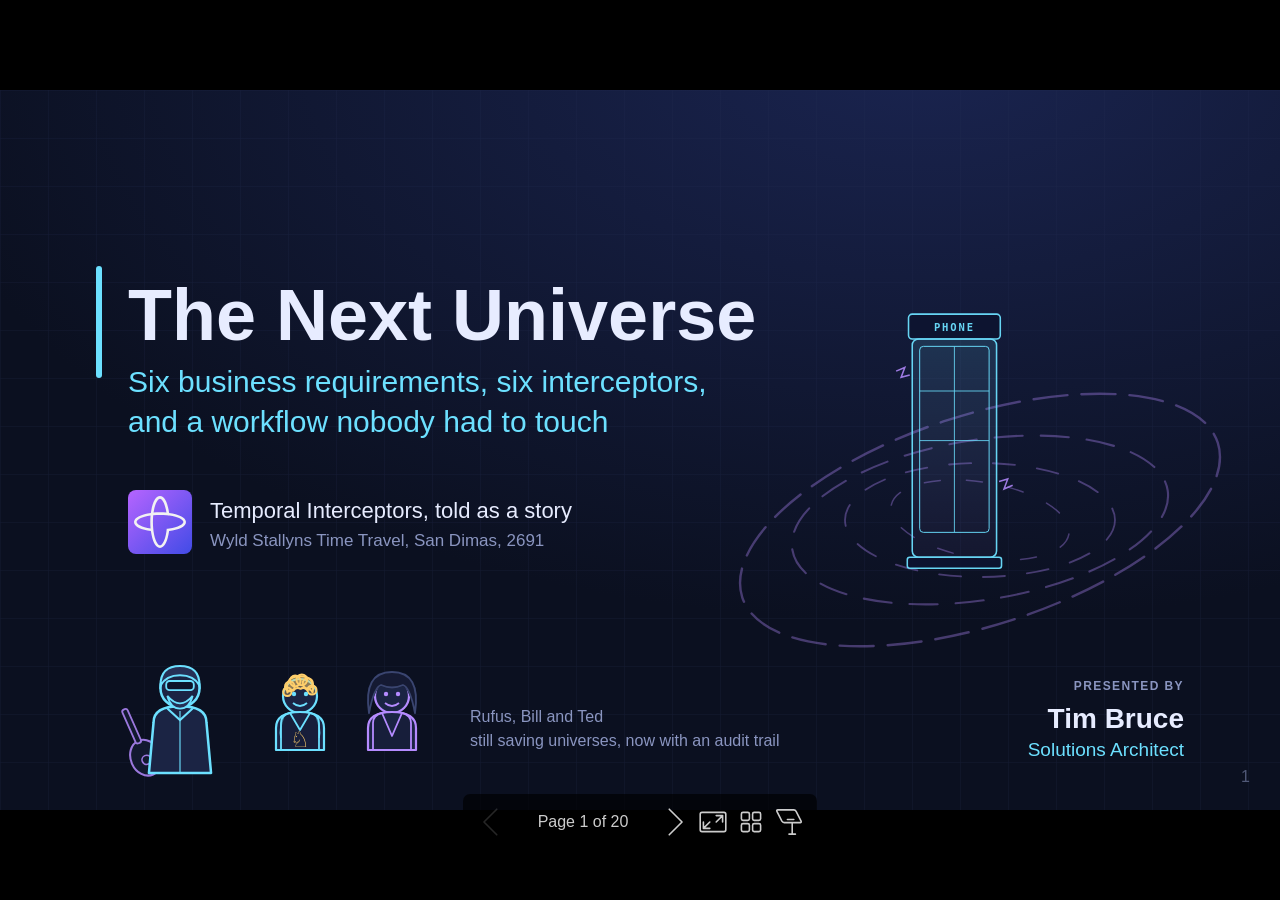
==== commit 0e3a4bf2: "Edits to presentation, update to interceptor to call endpoint for grant" ====
--- a/presentation/deck.html
+++ b/presentation/deck.html
@@ -114,7 +114,7 @@
 section.title { padding-top: 150px; }
 section.bleed { padding: 0; }
 section.bleed::after { color: rgba(138, 149, 192, 0.55); }
-;" data-marpit-pagination-total="19" data-size="16:9" data-marpit-advanced-background="background"><div data-marpit-advanced-background-container="true" data-marpit-advanced-background-direction="horizontal"><figure style="background-image:url(&quot;images/00-title.svg&quot;);background-size:contain;"></figure></div></section></foreignObject><foreignObject width="1280" height="720"><section id="1" data-paginate="true" data-class="bleed" data-style="/* Palette lifted from the demo app (web/static/style.css) so the deck and the
+;" data-marpit-pagination-total="20" data-size="16:9" data-marpit-advanced-background="background"><div data-marpit-advanced-background-container="true" data-marpit-advanced-background-direction="horizontal"><figure style="background-image:url(&quot;images/00-title.svg&quot;);background-size:contain;"></figure></div></section></foreignObject><foreignObject width="1280" height="720"><section id="1" data-paginate="true" data-class="bleed" data-style="/* Palette lifted from the demo app (web/static/style.css) so the deck and the
    live UI look like one system. */
 :root {
   --bg: #0b1020; --panel: #141b32; --ink: #e7ecff; --muted: #8a95c0;
@@ -220,7 +220,7 @@
 section.title { padding-top: 150px; }
 section.bleed { padding: 0; }
 section.bleed::after { color: rgba(138, 149, 192, 0.55); }
-;" data-marpit-pagination-total="19" data-size="16:9" data-marpit-advanced-background="content"></section>
+;" data-marpit-pagination-total="20" data-size="16:9" data-marpit-advanced-background="content"></section>
 </foreignObject><foreignObject width="1280" height="720" data-marpit-advanced-background="pseudo"><section data-paginate="true" data-class="bleed" data-style="/* Palette lifted from the demo app (web/static/style.css) so the deck and the
    live UI look like one system. */
 :root {
@@ -274,7 +274,7 @@
 section.title { padding-top: 150px; }
 section.bleed { padding: 0; }
 section.bleed::after { color: rgba(138, 149, 192, 0.55); }
-" lang="C" class="bleed" data-marpit-pagination="1" style="" data-marpit-pagination-total="19" data-size="16:9" data-marpit-advanced-background="pseudo"></section></foreignObject></svg><svg data-marpit-svg="" viewBox="0 0 1280 720"><foreignObject width="1280" height="720"><section data-paginate="true" data-class="bleed" data-style="/* Palette lifted from the demo app (web/static/style.css) so the deck and the
+" lang="C" class="bleed" data-marpit-pagination="1" style="" data-marpit-pagination-total="20" data-size="16:9" data-marpit-advanced-background="pseudo"></section></foreignObject></svg><svg data-marpit-svg="" viewBox="0 0 1280 720"><foreignObject width="1280" height="720"><section data-paginate="true" data-class="bleed" data-style="/* Palette lifted from the demo app (web/static/style.css) so the deck and the
    live UI look like one system. */
 :root {
   --bg: #0b1020; --panel: #141b32; --ink: #e7ecff; --muted: #8a95c0;
@@ -380,7 +380,7 @@
 section.title { padding-top: 150px; }
 section.bleed { padding: 0; }
 section.bleed::after { color: rgba(138, 149, 192, 0.55); }
-;" data-marpit-pagination-total="19" data-size="16:9" data-marpit-advanced-background="background"><div data-marpit-advanced-background-container="true" data-marpit-advanced-background-direction="horizontal"><figure style="background-image:url(&quot;images/01-san-dimas-2691.svg&quot;);background-size:contain;"></figure></div></section></foreignObject><foreignObject width="1280" height="720"><section id="2" data-paginate="true" data-class="bleed" data-style="/* Palette lifted from the demo app (web/static/style.css) so the deck and the
+;" data-marpit-pagination-total="20" data-size="16:9" data-marpit-advanced-background="background"><div data-marpit-advanced-background-container="true" data-marpit-advanced-background-direction="horizontal"><figure style="background-image:url(&quot;images/01-san-dimas-2691.svg&quot;);background-size:contain;"></figure></div></section></foreignObject><foreignObject width="1280" height="720"><section id="2" data-paginate="true" data-class="bleed" data-style="/* Palette lifted from the demo app (web/static/style.css) so the deck and the
    live UI look like one system. */
 :root {
   --bg: #0b1020; --panel: #141b32; --ink: #e7ecff; --muted: #8a95c0;
@@ -486,7 +486,7 @@
 section.title { padding-top: 150px; }
 section.bleed { padding: 0; }
 section.bleed::after { color: rgba(138, 149, 192, 0.55); }
-;" data-marpit-pagination-total="19" data-size="16:9" data-marpit-advanced-background="content"></section>
+;" data-marpit-pagination-total="20" data-size="16:9" data-marpit-advanced-background="content"></section>
 </foreignObject><foreignObject width="1280" height="720" data-marpit-advanced-background="pseudo"><section data-paginate="true" data-class="bleed" data-style="/* Palette lifted from the demo app (web/static/style.css) so the deck and the
    live UI look like one system. */
 :root {
@@ -540,7 +540,7 @@
 section.title { padding-top: 150px; }
 section.bleed { padding: 0; }
 section.bleed::after { color: rgba(138, 149, 192, 0.55); }
-" lang="C" class="bleed" data-marpit-pagination="2" style="" data-marpit-pagination-total="19" data-size="16:9" data-marpit-advanced-background="pseudo"></section></foreignObject></svg><svg data-marpit-svg="" viewBox="0 0 1280 720"><foreignObject width="1280" height="720"><section data-paginate="true" data-class="bleed" data-style="/* Palette lifted from the demo app (web/static/style.css) so the deck and the
+" lang="C" class="bleed" data-marpit-pagination="2" style="" data-marpit-pagination-total="20" data-size="16:9" data-marpit-advanced-background="pseudo"></section></foreignObject></svg><svg data-marpit-svg="" viewBox="0 0 1280 720"><foreignObject width="1280" height="720"><section data-paginate="true" data-class="bleed" data-style="/* Palette lifted from the demo app (web/static/style.css) so the deck and the
    live UI look like one system. */
 :root {
   --bg: #0b1020; --panel: #141b32; --ink: #e7ecff; --muted: #8a95c0;
@@ -646,7 +646,7 @@
 section.title { padding-top: 150px; }
 section.bleed { padding: 0; }
 section.bleed::after { color: rgba(138, 149, 192, 0.55); }
-;" data-marpit-pagination-total="19" data-size="16:9" data-marpit-advanced-background="background"><div data-marpit-advanced-background-container="true" data-marpit-advanced-background-direction="horizontal"><figure style="background-image:url(&quot;images/02-v1-no-auth.svg&quot;);background-size:contain;"></figure></div></section></foreignObject><foreignObject width="1280" height="720"><section id="3" data-paginate="true" data-class="bleed" data-style="/* Palette lifted from the demo app (web/static/style.css) so the deck and the
+;" data-marpit-pagination-total="20" data-size="16:9" data-marpit-advanced-background="background"><div data-marpit-advanced-background-container="true" data-marpit-advanced-background-direction="horizontal"><figure style="background-image:url(&quot;images/02-v1-no-auth.svg&quot;);background-size:contain;"></figure></div></section></foreignObject><foreignObject width="1280" height="720"><section id="3" data-paginate="true" data-class="bleed" data-style="/* Palette lifted from the demo app (web/static/style.css) so the deck and the
    live UI look like one system. */
 :root {
   --bg: #0b1020; --panel: #141b32; --ink: #e7ecff; --muted: #8a95c0;
@@ -752,7 +752,7 @@
 section.title { padding-top: 150px; }
 section.bleed { padding: 0; }
 section.bleed::after { color: rgba(138, 149, 192, 0.55); }
-;" data-marpit-pagination-total="19" data-size="16:9" data-marpit-advanced-background="content"></section>
+;" data-marpit-pagination-total="20" data-size="16:9" data-marpit-advanced-background="content"></section>
 </foreignObject><foreignObject width="1280" height="720" data-marpit-advanced-background="pseudo"><section data-paginate="true" data-class="bleed" data-style="/* Palette lifted from the demo app (web/static/style.css) so the deck and the
    live UI look like one system. */
 :root {
@@ -806,7 +806,7 @@
 section.title { padding-top: 150px; }
 section.bleed { padding: 0; }
 section.bleed::after { color: rgba(138, 149, 192, 0.55); }
-" lang="C" class="bleed" data-marpit-pagination="3" style="" data-marpit-pagination-total="19" data-size="16:9" data-marpit-advanced-background="pseudo"></section></foreignObject></svg><svg data-marpit-svg="" viewBox="0 0 1280 720"><foreignObject width="1280" height="720"><section data-paginate="true" data-class="bleed" data-style="/* Palette lifted from the demo app (web/static/style.css) so the deck and the
+" lang="C" class="bleed" data-marpit-pagination="3" style="" data-marpit-pagination-total="20" data-size="16:9" data-marpit-advanced-background="pseudo"></section></foreignObject></svg><svg data-marpit-svg="" viewBox="0 0 1280 720"><foreignObject width="1280" height="720"><section data-paginate="true" data-class="bleed" data-style="/* Palette lifted from the demo app (web/static/style.css) so the deck and the
    live UI look like one system. */
 :root {
   --bg: #0b1020; --panel: #141b32; --ink: #e7ecff; --muted: #8a95c0;
@@ -912,7 +912,7 @@
 section.title { padding-top: 150px; }
 section.bleed { padding: 0; }
 section.bleed::after { color: rgba(138, 149, 192, 0.55); }
-;" data-marpit-pagination-total="19" data-size="16:9" data-marpit-advanced-background="background"><div data-marpit-advanced-background-container="true" data-marpit-advanced-background-direction="horizontal"><figure style="background-image:url(&quot;images/03-next-universe.svg&quot;);background-size:contain;"></figure></div></section></foreignObject><foreignObject width="1280" height="720"><section id="4" data-paginate="true" data-class="bleed" data-style="/* Palette lifted from the demo app (web/static/style.css) so the deck and the
+;" data-marpit-pagination-total="20" data-size="16:9" data-marpit-advanced-background="background"><div data-marpit-advanced-background-container="true" data-marpit-advanced-background-direction="horizontal"><figure style="background-image:url(&quot;images/03-next-universe.svg&quot;);background-size:contain;"></figure></div></section></foreignObject><foreignObject width="1280" height="720"><section id="4" data-paginate="true" data-class="bleed" data-style="/* Palette lifted from the demo app (web/static/style.css) so the deck and the
    live UI look like one system. */
 :root {
   --bg: #0b1020; --panel: #141b32; --ink: #e7ecff; --muted: #8a95c0;
@@ -1018,7 +1018,7 @@
 section.title { padding-top: 150px; }
 section.bleed { padding: 0; }
 section.bleed::after { color: rgba(138, 149, 192, 0.55); }
-;" data-marpit-pagination-total="19" data-size="16:9" data-marpit-advanced-background="content"></section>
+;" data-marpit-pagination-total="20" data-size="16:9" data-marpit-advanced-background="content"></section>
 </foreignObject><foreignObject width="1280" height="720" data-marpit-advanced-background="pseudo"><section data-paginate="true" data-class="bleed" data-style="/* Palette lifted from the demo app (web/static/style.css) so the deck and the
    live UI look like one system. */
 :root {
@@ -1072,7 +1072,7 @@
 section.title { padding-top: 150px; }
 section.bleed { padding: 0; }
 section.bleed::after { color: rgba(138, 149, 192, 0.55); }
-" lang="C" class="bleed" data-marpit-pagination="4" style="" data-marpit-pagination-total="19" data-size="16:9" data-marpit-advanced-background="pseudo"></section></foreignObject></svg><svg data-marpit-svg="" viewBox="0 0 1280 720"><foreignObject width="1280" height="720"><section data-paginate="true" data-class="bleed" data-style="/* Palette lifted from the demo app (web/static/style.css) so the deck and the
+" lang="C" class="bleed" data-marpit-pagination="4" style="" data-marpit-pagination-total="20" data-size="16:9" data-marpit-advanced-background="pseudo"></section></foreignObject></svg><svg data-marpit-svg="" viewBox="0 0 1280 720"><foreignObject width="1280" height="720"><section data-paginate="true" data-class="bleed" data-style="/* Palette lifted from the demo app (web/static/style.css) so the deck and the
    live UI look like one system. */
 :root {
   --bg: #0b1020; --panel: #141b32; --ink: #e7ecff; --muted: #8a95c0;
@@ -1178,7 +1178,7 @@
 section.title { padding-top: 150px; }
 section.bleed { padding: 0; }
 section.bleed::after { color: rgba(138, 149, 192, 0.55); }
-;" data-marpit-pagination-total="19" data-size="16:9" data-marpit-advanced-background="background"><div data-marpit-advanced-background-container="true" data-marpit-advanced-background-direction="horizontal"><figure style="background-image:url(&quot;images/04-two-ways-to-lose.svg&quot;);background-size:contain;"></figure></div></section></foreignObject><foreignObject width="1280" height="720"><section id="5" data-paginate="true" data-class="bleed" data-style="/* Palette lifted from the demo app (web/static/style.css) so the deck and the
+;" data-marpit-pagination-total="20" data-size="16:9" data-marpit-advanced-background="background"><div data-marpit-advanced-background-container="true" data-marpit-advanced-background-direction="horizontal"><figure style="background-image:url(&quot;images/04-auth-standard.svg&quot;);background-size:contain;"></figure></div></section></foreignObject><foreignObject width="1280" height="720"><section id="5" data-paginate="true" data-class="bleed" data-style="/* Palette lifted from the demo app (web/static/style.css) so the deck and the
    live UI look like one system. */
 :root {
   --bg: #0b1020; --panel: #141b32; --ink: #e7ecff; --muted: #8a95c0;
@@ -1284,7 +1284,7 @@
 section.title { padding-top: 150px; }
 section.bleed { padding: 0; }
 section.bleed::after { color: rgba(138, 149, 192, 0.55); }
-;" data-marpit-pagination-total="19" data-size="16:9" data-marpit-advanced-background="content"></section>
+;" data-marpit-pagination-total="20" data-size="16:9" data-marpit-advanced-background="content"></section>
 </foreignObject><foreignObject width="1280" height="720" data-marpit-advanced-background="pseudo"><section data-paginate="true" data-class="bleed" data-style="/* Palette lifted from the demo app (web/static/style.css) so the deck and the
    live UI look like one system. */
 :root {
@@ -1338,7 +1338,7 @@
 section.title { padding-top: 150px; }
 section.bleed { padding: 0; }
 section.bleed::after { color: rgba(138, 149, 192, 0.55); }
-" lang="C" class="bleed" data-marpit-pagination="5" style="" data-marpit-pagination-total="19" data-size="16:9" data-marpit-advanced-background="pseudo"></section></foreignObject></svg><svg data-marpit-svg="" viewBox="0 0 1280 720"><foreignObject width="1280" height="720"><section data-paginate="true" data-class="bleed" data-style="/* Palette lifted from the demo app (web/static/style.css) so the deck and the
+" lang="C" class="bleed" data-marpit-pagination="5" style="" data-marpit-pagination-total="20" data-size="16:9" data-marpit-advanced-background="pseudo"></section></foreignObject></svg><svg data-marpit-svg="" viewBox="0 0 1280 720"><foreignObject width="1280" height="720"><section data-paginate="true" data-class="bleed" data-style="/* Palette lifted from the demo app (web/static/style.css) so the deck and the
    live UI look like one system. */
 :root {
   --bg: #0b1020; --panel: #141b32; --ink: #e7ecff; --muted: #8a95c0;
@@ -1444,7 +1444,7 @@
 section.title { padding-top: 150px; }
 section.bleed { padding: 0; }
 section.bleed::after { color: rgba(138, 149, 192, 0.55); }
-;" data-marpit-pagination-total="19" data-size="16:9" data-marpit-advanced-background="background"><div data-marpit-advanced-background-container="true" data-marpit-advanced-background-direction="horizontal"><figure style="background-image:url(&quot;images/05-every-workflow.svg&quot;);background-size:contain;"></figure></div></section></foreignObject><foreignObject width="1280" height="720"><section id="6" data-paginate="true" data-class="bleed" data-style="/* Palette lifted from the demo app (web/static/style.css) so the deck and the
+;" data-marpit-pagination-total="20" data-size="16:9" data-marpit-advanced-background="background"><div data-marpit-advanced-background-container="true" data-marpit-advanced-background-direction="horizontal"><figure style="background-image:url(&quot;images/05-two-ways-to-lose.svg&quot;);background-size:contain;"></figure></div></section></foreignObject><foreignObject width="1280" height="720"><section id="6" data-paginate="true" data-class="bleed" data-style="/* Palette lifted from the demo app (web/static/style.css) so the deck and the
    live UI look like one system. */
 :root {
   --bg: #0b1020; --panel: #141b32; --ink: #e7ecff; --muted: #8a95c0;
@@ -1550,7 +1550,7 @@
 section.title { padding-top: 150px; }
 section.bleed { padding: 0; }
 section.bleed::after { color: rgba(138, 149, 192, 0.55); }
-;" data-marpit-pagination-total="19" data-size="16:9" data-marpit-advanced-background="content"></section>
+;" data-marpit-pagination-total="20" data-size="16:9" data-marpit-advanced-background="content"></section>
 </foreignObject><foreignObject width="1280" height="720" data-marpit-advanced-background="pseudo"><section data-paginate="true" data-class="bleed" data-style="/* Palette lifted from the demo app (web/static/style.css) so the deck and the
    live UI look like one system. */
 :root {
@@ -1604,7 +1604,7 @@
 section.title { padding-top: 150px; }
 section.bleed { padding: 0; }
 section.bleed::after { color: rgba(138, 149, 192, 0.55); }
-" lang="C" class="bleed" data-marpit-pagination="6" style="" data-marpit-pagination-total="19" data-size="16:9" data-marpit-advanced-background="pseudo"></section></foreignObject></svg><svg data-marpit-svg="" viewBox="0 0 1280 720"><foreignObject width="1280" height="720"><section data-paginate="true" data-class="bleed" data-style="/* Palette lifted from the demo app (web/static/style.css) so the deck and the
+" lang="C" class="bleed" data-marpit-pagination="6" style="" data-marpit-pagination-total="20" data-size="16:9" data-marpit-advanced-background="pseudo"></section></foreignObject></svg><svg data-marpit-svg="" viewBox="0 0 1280 720"><foreignObject width="1280" height="720"><section data-paginate="true" data-class="bleed" data-style="/* Palette lifted from the demo app (web/static/style.css) so the deck and the
    live UI look like one system. */
 :root {
   --bg: #0b1020; --panel: #141b32; --ink: #e7ecff; --muted: #8a95c0;
@@ -1710,7 +1710,7 @@
 section.title { padding-top: 150px; }
 section.bleed { padding: 0; }
 section.bleed::after { color: rgba(138, 149, 192, 0.55); }
-;" data-marpit-pagination-total="19" data-size="16:9" data-marpit-advanced-background="background"><div data-marpit-advanced-background-container="true" data-marpit-advanced-background-direction="horizontal"><figure style="background-image:url(&quot;images/06-middleware.svg&quot;);background-size:contain;"></figure></div></section></foreignObject><foreignObject width="1280" height="720"><section id="7" data-paginate="true" data-class="bleed" data-style="/* Palette lifted from the demo app (web/static/style.css) so the deck and the
+;" data-marpit-pagination-total="20" data-size="16:9" data-marpit-advanced-background="background"><div data-marpit-advanced-background-container="true" data-marpit-advanced-background-direction="horizontal"><figure style="background-image:url(&quot;images/06-every-workflow.svg&quot;);background-size:contain;"></figure></div></section></foreignObject><foreignObject width="1280" height="720"><section id="7" data-paginate="true" data-class="bleed" data-style="/* Palette lifted from the demo app (web/static/style.css) so the deck and the
    live UI look like one system. */
 :root {
   --bg: #0b1020; --panel: #141b32; --ink: #e7ecff; --muted: #8a95c0;
@@ -1816,7 +1816,7 @@
 section.title { padding-top: 150px; }
 section.bleed { padding: 0; }
 section.bleed::after { color: rgba(138, 149, 192, 0.55); }
-;" data-marpit-pagination-total="19" data-size="16:9" data-marpit-advanced-background="content"></section>
+;" data-marpit-pagination-total="20" data-size="16:9" data-marpit-advanced-background="content"></section>
 </foreignObject><foreignObject width="1280" height="720" data-marpit-advanced-background="pseudo"><section data-paginate="true" data-class="bleed" data-style="/* Palette lifted from the demo app (web/static/style.css) so the deck and the
    live UI look like one system. */
 :root {
@@ -1870,7 +1870,7 @@
 section.title { padding-top: 150px; }
 section.bleed { padding: 0; }
 section.bleed::after { color: rgba(138, 149, 192, 0.55); }
-" lang="C" class="bleed" data-marpit-pagination="7" style="" data-marpit-pagination-total="19" data-size="16:9" data-marpit-advanced-background="pseudo"></section></foreignObject></svg><svg data-marpit-svg="" viewBox="0 0 1280 720"><foreignObject width="1280" height="720"><section data-paginate="true" data-class="bleed" data-style="/* Palette lifted from the demo app (web/static/style.css) so the deck and the
+" lang="C" class="bleed" data-marpit-pagination="7" style="" data-marpit-pagination-total="20" data-size="16:9" data-marpit-advanced-background="pseudo"></section></foreignObject></svg><svg data-marpit-svg="" viewBox="0 0 1280 720"><foreignObject width="1280" height="720"><section data-paginate="true" data-class="bleed" data-style="/* Palette lifted from the demo app (web/static/style.css) so the deck and the
    live UI look like one system. */
 :root {
   --bg: #0b1020; --panel: #141b32; --ink: #e7ecff; --muted: #8a95c0;
@@ -1976,7 +1976,7 @@
 section.title { padding-top: 150px; }
 section.bleed { padding: 0; }
 section.bleed::after { color: rgba(138, 149, 192, 0.55); }
-;" data-marpit-pagination-total="19" data-size="16:9" data-marpit-advanced-background="background"><div data-marpit-advanced-background-container="true" data-marpit-advanced-background-direction="horizontal"><figure style="background-image:url(&quot;images/07-five-seams.svg&quot;);background-size:contain;"></figure></div></section></foreignObject><foreignObject width="1280" height="720"><section id="8" data-paginate="true" data-class="bleed" data-style="/* Palette lifted from the demo app (web/static/style.css) so the deck and the
+;" data-marpit-pagination-total="20" data-size="16:9" data-marpit-advanced-background="background"><div data-marpit-advanced-background-container="true" data-marpit-advanced-background-direction="horizontal"><figure style="background-image:url(&quot;images/07-middleware.svg&quot;);background-size:contain;"></figure></div></section></foreignObject><foreignObject width="1280" height="720"><section id="8" data-paginate="true" data-class="bleed" data-style="/* Palette lifted from the demo app (web/static/style.css) so the deck and the
    live UI look like one system. */
 :root {
   --bg: #0b1020; --panel: #141b32; --ink: #e7ecff; --muted: #8a95c0;
@@ -2082,7 +2082,7 @@
 section.title { padding-top: 150px; }
 section.bleed { padding: 0; }
 section.bleed::after { color: rgba(138, 149, 192, 0.55); }
-;" data-marpit-pagination-total="19" data-size="16:9" data-marpit-advanced-background="content"></section>
+;" data-marpit-pagination-total="20" data-size="16:9" data-marpit-advanced-background="content"></section>
 </foreignObject><foreignObject width="1280" height="720" data-marpit-advanced-background="pseudo"><section data-paginate="true" data-class="bleed" data-style="/* Palette lifted from the demo app (web/static/style.css) so the deck and the
    live UI look like one system. */
 :root {
@@ -2136,7 +2136,7 @@
 section.title { padding-top: 150px; }
 section.bleed { padding: 0; }
 section.bleed::after { color: rgba(138, 149, 192, 0.55); }
-" lang="C" class="bleed" data-marpit-pagination="8" style="" data-marpit-pagination-total="19" data-size="16:9" data-marpit-advanced-background="pseudo"></section></foreignObject></svg><svg data-marpit-svg="" viewBox="0 0 1280 720"><foreignObject width="1280" height="720"><section data-paginate="true" data-class="bleed" data-style="/* Palette lifted from the demo app (web/static/style.css) so the deck and the
+" lang="C" class="bleed" data-marpit-pagination="8" style="" data-marpit-pagination-total="20" data-size="16:9" data-marpit-advanced-background="pseudo"></section></foreignObject></svg><svg data-marpit-svg="" viewBox="0 0 1280 720"><foreignObject width="1280" height="720"><section data-paginate="true" data-class="bleed" data-style="/* Palette lifted from the demo app (web/static/style.css) so the deck and the
    live UI look like one system. */
 :root {
   --bg: #0b1020; --panel: #141b32; --ink: #e7ecff; --muted: #8a95c0;
@@ -2242,7 +2242,7 @@
 section.title { padding-top: 150px; }
 section.bleed { padding: 0; }
 section.bleed::after { color: rgba(138, 149, 192, 0.55); }
-;" data-marpit-pagination-total="19" data-size="16:9" data-marpit-advanced-background="background"><div data-marpit-advanced-background-container="true" data-marpit-advanced-background-direction="horizontal"><figure style="background-image:url(&quot;images/08-how-to-build.svg&quot;);background-size:contain;"></figure></div></section></foreignObject><foreignObject width="1280" height="720"><section id="9" data-paginate="true" data-class="bleed" data-style="/* Palette lifted from the demo app (web/static/style.css) so the deck and the
+;" data-marpit-pagination-total="20" data-size="16:9" data-marpit-advanced-background="background"><div data-marpit-advanced-background-container="true" data-marpit-advanced-background-direction="horizontal"><figure style="background-image:url(&quot;images/08-five-categories.svg&quot;);background-size:contain;"></figure></div></section></foreignObject><foreignObject width="1280" height="720"><section id="9" data-paginate="true" data-class="bleed" data-style="/* Palette lifted from the demo app (web/static/style.css) so the deck and the
    live UI look like one system. */
 :root {
   --bg: #0b1020; --panel: #141b32; --ink: #e7ecff; --muted: #8a95c0;
@@ -2348,7 +2348,7 @@
 section.title { padding-top: 150px; }
 section.bleed { padding: 0; }
 section.bleed::after { color: rgba(138, 149, 192, 0.55); }
-;" data-marpit-pagination-total="19" data-size="16:9" data-marpit-advanced-background="content"></section>
+;" data-marpit-pagination-total="20" data-size="16:9" data-marpit-advanced-background="content"></section>
 </foreignObject><foreignObject width="1280" height="720" data-marpit-advanced-background="pseudo"><section data-paginate="true" data-class="bleed" data-style="/* Palette lifted from the demo app (web/static/style.css) so the deck and the
    live UI look like one system. */
 :root {
@@ -2402,7 +2402,7 @@
 section.title { padding-top: 150px; }
 section.bleed { padding: 0; }
 section.bleed::after { color: rgba(138, 149, 192, 0.55); }
-" lang="C" class="bleed" data-marpit-pagination="9" style="" data-marpit-pagination-total="19" data-size="16:9" data-marpit-advanced-background="pseudo"></section></foreignObject></svg><svg data-marpit-svg="" viewBox="0 0 1280 720"><foreignObject width="1280" height="720"><section data-paginate="true" data-class="bleed" data-style="/* Palette lifted from the demo app (web/static/style.css) so the deck and the
+" lang="C" class="bleed" data-marpit-pagination="9" style="" data-marpit-pagination-total="20" data-size="16:9" data-marpit-advanced-background="pseudo"></section></foreignObject></svg><svg data-marpit-svg="" viewBox="0 0 1280 720"><foreignObject width="1280" height="720"><section data-paginate="true" data-class="bleed" data-style="/* Palette lifted from the demo app (web/static/style.css) so the deck and the
    live UI look like one system. */
 :root {
   --bg: #0b1020; --panel: #141b32; --ink: #e7ecff; --muted: #8a95c0;
@@ -2508,7 +2508,7 @@
 section.title { padding-top: 150px; }
 section.bleed { padding: 0; }
 section.bleed::after { color: rgba(138, 149, 192, 0.55); }
-;" data-marpit-pagination-total="19" data-size="16:9" data-marpit-advanced-background="background"><div data-marpit-advanced-background-container="true" data-marpit-advanced-background-direction="horizontal"><figure style="background-image:url(&quot;images/09-should-it-be-an-interceptor.svg&quot;);background-size:contain;"></figure></div></section></foreignObject><foreignObject width="1280" height="720"><section id="10" data-paginate="true" data-class="bleed" data-style="/* Palette lifted from the demo app (web/static/style.css) so the deck and the
+;" data-marpit-pagination-total="20" data-size="16:9" data-marpit-advanced-background="background"><div data-marpit-advanced-background-container="true" data-marpit-advanced-background-direction="horizontal"><figure style="background-image:url(&quot;images/09-how-to-build.svg&quot;);background-size:contain;"></figure></div></section></foreignObject><foreignObject width="1280" height="720"><section id="10" data-paginate="true" data-class="bleed" data-style="/* Palette lifted from the demo app (web/static/style.css) so the deck and the
    live UI look like one system. */
 :root {
   --bg: #0b1020; --panel: #141b32; --ink: #e7ecff; --muted: #8a95c0;
@@ -2614,7 +2614,7 @@
 section.title { padding-top: 150px; }
 section.bleed { padding: 0; }
 section.bleed::after { color: rgba(138, 149, 192, 0.55); }
-;" data-marpit-pagination-total="19" data-size="16:9" data-marpit-advanced-background="content"></section>
+;" data-marpit-pagination-total="20" data-size="16:9" data-marpit-advanced-background="content"></section>
 </foreignObject><foreignObject width="1280" height="720" data-marpit-advanced-background="pseudo"><section data-paginate="true" data-class="bleed" data-style="/* Palette lifted from the demo app (web/static/style.css) so the deck and the
    live UI look like one system. */
 :root {
@@ -2668,7 +2668,7 @@
 section.title { padding-top: 150px; }
 section.bleed { padding: 0; }
 section.bleed::after { color: rgba(138, 149, 192, 0.55); }
-" lang="C" class="bleed" data-marpit-pagination="10" style="" data-marpit-pagination-total="19" data-size="16:9" data-marpit-advanced-background="pseudo"></section></foreignObject></svg><svg data-marpit-svg="" viewBox="0 0 1280 720"><foreignObject width="1280" height="720"><section data-paginate="true" data-class="bleed" data-style="/* Palette lifted from the demo app (web/static/style.css) so the deck and the
+" lang="C" class="bleed" data-marpit-pagination="10" style="" data-marpit-pagination-total="20" data-size="16:9" data-marpit-advanced-background="pseudo"></section></foreignObject></svg><svg data-marpit-svg="" viewBox="0 0 1280 720"><foreignObject width="1280" height="720"><section data-paginate="true" data-class="bleed" data-style="/* Palette lifted from the demo app (web/static/style.css) so the deck and the
    live UI look like one system. */
 :root {
   --bg: #0b1020; --panel: #141b32; --ink: #e7ecff; --muted: #8a95c0;
@@ -2774,7 +2774,7 @@
 section.title { padding-top: 150px; }
 section.bleed { padding: 0; }
 section.bleed::after { color: rgba(138, 149, 192, 0.55); }
-;" data-marpit-pagination-total="19" data-size="16:9" data-marpit-advanced-background="background"><div data-marpit-advanced-background-container="true" data-marpit-advanced-background-direction="horizontal"><figure style="background-image:url(&quot;images/10-terms-to-interceptors.svg&quot;);background-size:contain;"></figure></div></section></foreignObject><foreignObject width="1280" height="720"><section id="11" data-paginate="true" data-class="bleed" data-style="/* Palette lifted from the demo app (web/static/style.css) so the deck and the
+;" data-marpit-pagination-total="20" data-size="16:9" data-marpit-advanced-background="background"><div data-marpit-advanced-background-container="true" data-marpit-advanced-background-direction="horizontal"><figure style="background-image:url(&quot;images/10-should-it-be-an-interceptor.svg&quot;);background-size:contain;"></figure></div></section></foreignObject><foreignObject width="1280" height="720"><section id="11" data-paginate="true" data-class="bleed" data-style="/* Palette lifted from the demo app (web/static/style.css) so the deck and the
    live UI look like one system. */
 :root {
   --bg: #0b1020; --panel: #141b32; --ink: #e7ecff; --muted: #8a95c0;
@@ -2880,7 +2880,7 @@
 section.title { padding-top: 150px; }
 section.bleed { padding: 0; }
 section.bleed::after { color: rgba(138, 149, 192, 0.55); }
-;" data-marpit-pagination-total="19" data-size="16:9" data-marpit-advanced-background="content"></section>
+;" data-marpit-pagination-total="20" data-size="16:9" data-marpit-advanced-background="content"></section>
 </foreignObject><foreignObject width="1280" height="720" data-marpit-advanced-background="pseudo"><section data-paginate="true" data-class="bleed" data-style="/* Palette lifted from the demo app (web/static/style.css) so the deck and the
    live UI look like one system. */
 :root {
@@ -2934,7 +2934,7 @@
 section.title { padding-top: 150px; }
 section.bleed { padding: 0; }
 section.bleed::after { color: rgba(138, 149, 192, 0.55); }
-" lang="C" class="bleed" data-marpit-pagination="11" style="" data-marpit-pagination-total="19" data-size="16:9" data-marpit-advanced-background="pseudo"></section></foreignObject></svg><svg data-marpit-svg="" viewBox="0 0 1280 720"><foreignObject width="1280" height="720"><section data-paginate="true" data-class="bleed" data-style="/* Palette lifted from the demo app (web/static/style.css) so the deck and the
+" lang="C" class="bleed" data-marpit-pagination="11" style="" data-marpit-pagination-total="20" data-size="16:9" data-marpit-advanced-background="pseudo"></section></foreignObject></svg><svg data-marpit-svg="" viewBox="0 0 1280 720"><foreignObject width="1280" height="720"><section data-paginate="true" data-class="bleed" data-style="/* Palette lifted from the demo app (web/static/style.css) so the deck and the
    live UI look like one system. */
 :root {
   --bg: #0b1020; --panel: #141b32; --ink: #e7ecff; --muted: #8a95c0;
@@ -3040,7 +3040,7 @@
 section.title { padding-top: 150px; }
 section.bleed { padding: 0; }
 section.bleed::after { color: rgba(138, 149, 192, 0.55); }
-;" data-marpit-pagination-total="19" data-size="16:9" data-marpit-advanced-background="background"><div data-marpit-advanced-background-container="true" data-marpit-advanced-background-direction="horizontal"><figure style="background-image:url(&quot;images/11-one-booking-six.svg&quot;);background-size:contain;"></figure></div></section></foreignObject><foreignObject width="1280" height="720"><section id="12" data-paginate="true" data-class="bleed" data-style="/* Palette lifted from the demo app (web/static/style.css) so the deck and the
+;" data-marpit-pagination-total="20" data-size="16:9" data-marpit-advanced-background="background"><div data-marpit-advanced-background-container="true" data-marpit-advanced-background-direction="horizontal"><figure style="background-image:url(&quot;images/11-terms-to-interceptors.svg&quot;);background-size:contain;"></figure></div></section></foreignObject><foreignObject width="1280" height="720"><section id="12" data-paginate="true" data-class="bleed" data-style="/* Palette lifted from the demo app (web/static/style.css) so the deck and the
    live UI look like one system. */
 :root {
   --bg: #0b1020; --panel: #141b32; --ink: #e7ecff; --muted: #8a95c0;
@@ -3146,7 +3146,7 @@
 section.title { padding-top: 150px; }
 section.bleed { padding: 0; }
 section.bleed::after { color: rgba(138, 149, 192, 0.55); }
-;" data-marpit-pagination-total="19" data-size="16:9" data-marpit-advanced-background="content"></section>
+;" data-marpit-pagination-total="20" data-size="16:9" data-marpit-advanced-background="content"></section>
 </foreignObject><foreignObject width="1280" height="720" data-marpit-advanced-background="pseudo"><section data-paginate="true" data-class="bleed" data-style="/* Palette lifted from the demo app (web/static/style.css) so the deck and the
    live UI look like one system. */
 :root {
@@ -3200,7 +3200,7 @@
 section.title { padding-top: 150px; }
 section.bleed { padding: 0; }
 section.bleed::after { color: rgba(138, 149, 192, 0.55); }
-" lang="C" class="bleed" data-marpit-pagination="12" style="" data-marpit-pagination-total="19" data-size="16:9" data-marpit-advanced-background="pseudo"></section></foreignObject></svg><svg data-marpit-svg="" viewBox="0 0 1280 720"><foreignObject width="1280" height="720"><section data-paginate="true" data-class="bleed" data-style="/* Palette lifted from the demo app (web/static/style.css) so the deck and the
+" lang="C" class="bleed" data-marpit-pagination="12" style="" data-marpit-pagination-total="20" data-size="16:9" data-marpit-advanced-background="pseudo"></section></foreignObject></svg><svg data-marpit-svg="" viewBox="0 0 1280 720"><foreignObject width="1280" height="720"><section data-paginate="true" data-class="bleed" data-style="/* Palette lifted from the demo app (web/static/style.css) so the deck and the
    live UI look like one system. */
 :root {
   --bg: #0b1020; --panel: #141b32; --ink: #e7ecff; --muted: #8a95c0;
@@ -3306,7 +3306,7 @@
 section.title { padding-top: 150px; }
 section.bleed { padding: 0; }
 section.bleed::after { color: rgba(138, 149, 192, 0.55); }
-;" data-marpit-pagination-total="19" data-size="16:9" data-marpit-advanced-background="background"><div data-marpit-advanced-background-container="true" data-marpit-advanced-background-direction="horizontal"><figure style="background-image:url(&quot;images/demo1-premium-approved.svg&quot;);background-size:contain;"></figure></div></section></foreignObject><foreignObject width="1280" height="720"><section id="13" data-paginate="true" data-class="bleed" data-style="/* Palette lifted from the demo app (web/static/style.css) so the deck and the
+;" data-marpit-pagination-total="20" data-size="16:9" data-marpit-advanced-background="background"><div data-marpit-advanced-background-container="true" data-marpit-advanced-background-direction="horizontal"><figure style="background-image:url(&quot;images/12-one-booking-six.svg&quot;);background-size:contain;"></figure></div></section></foreignObject><foreignObject width="1280" height="720"><section id="13" data-paginate="true" data-class="bleed" data-style="/* Palette lifted from the demo app (web/static/style.css) so the deck and the
    live UI look like one system. */
 :root {
   --bg: #0b1020; --panel: #141b32; --ink: #e7ecff; --muted: #8a95c0;
@@ -3412,7 +3412,7 @@
 section.title { padding-top: 150px; }
 section.bleed { padding: 0; }
 section.bleed::after { color: rgba(138, 149, 192, 0.55); }
-;" data-marpit-pagination-total="19" data-size="16:9" data-marpit-advanced-background="content"></section>
+;" data-marpit-pagination-total="20" data-size="16:9" data-marpit-advanced-background="content"></section>
 </foreignObject><foreignObject width="1280" height="720" data-marpit-advanced-background="pseudo"><section data-paginate="true" data-class="bleed" data-style="/* Palette lifted from the demo app (web/static/style.css) so the deck and the
    live UI look like one system. */
 :root {
@@ -3466,7 +3466,7 @@
 section.title { padding-top: 150px; }
 section.bleed { padding: 0; }
 section.bleed::after { color: rgba(138, 149, 192, 0.55); }
-" lang="C" class="bleed" data-marpit-pagination="13" style="" data-marpit-pagination-total="19" data-size="16:9" data-marpit-advanced-background="pseudo"></section></foreignObject></svg><svg data-marpit-svg="" viewBox="0 0 1280 720"><foreignObject width="1280" height="720"><section data-paginate="true" data-class="bleed" data-style="/* Palette lifted from the demo app (web/static/style.css) so the deck and the
+" lang="C" class="bleed" data-marpit-pagination="13" style="" data-marpit-pagination-total="20" data-size="16:9" data-marpit-advanced-background="pseudo"></section></foreignObject></svg><svg data-marpit-svg="" viewBox="0 0 1280 720"><foreignObject width="1280" height="720"><section data-paginate="true" data-class="bleed" data-style="/* Palette lifted from the demo app (web/static/style.css) so the deck and the
    live UI look like one system. */
 :root {
   --bg: #0b1020; --panel: #141b32; --ink: #e7ecff; --muted: #8a95c0;
@@ -3572,7 +3572,7 @@
 section.title { padding-top: 150px; }
 section.bleed { padding: 0; }
 section.bleed::after { color: rgba(138, 149, 192, 0.55); }
-;" data-marpit-pagination-total="19" data-size="16:9" data-marpit-advanced-background="background"><div data-marpit-advanced-background-container="true" data-marpit-advanced-background-direction="horizontal"><figure style="background-image:url(&quot;images/demo2-not-entitled.svg&quot;);background-size:contain;"></figure></div></section></foreignObject><foreignObject width="1280" height="720"><section id="14" data-paginate="true" data-class="bleed" data-style="/* Palette lifted from the demo app (web/static/style.css) so the deck and the
+;" data-marpit-pagination-total="20" data-size="16:9" data-marpit-advanced-background="background"><div data-marpit-advanced-background-container="true" data-marpit-advanced-background-direction="horizontal"><figure style="background-image:url(&quot;images/demo1-premium-approved.svg&quot;);background-size:contain;"></figure></div></section></foreignObject><foreignObject width="1280" height="720"><section id="14" data-paginate="true" data-class="bleed" data-style="/* Palette lifted from the demo app (web/static/style.css) so the deck and the
    live UI look like one system. */
 :root {
   --bg: #0b1020; --panel: #141b32; --ink: #e7ecff; --muted: #8a95c0;
@@ -3678,7 +3678,7 @@
 section.title { padding-top: 150px; }
 section.bleed { padding: 0; }
 section.bleed::after { color: rgba(138, 149, 192, 0.55); }
-;" data-marpit-pagination-total="19" data-size="16:9" data-marpit-advanced-background="content"></section>
+;" data-marpit-pagination-total="20" data-size="16:9" data-marpit-advanced-background="content"></section>
 </foreignObject><foreignObject width="1280" height="720" data-marpit-advanced-background="pseudo"><section data-paginate="true" data-class="bleed" data-style="/* Palette lifted from the demo app (web/static/style.css) so the deck and the
    live UI look like one system. */
 :root {
@@ -3732,7 +3732,7 @@
 section.title { padding-top: 150px; }
 section.bleed { padding: 0; }
 section.bleed::after { color: rgba(138, 149, 192, 0.55); }
-" lang="C" class="bleed" data-marpit-pagination="14" style="" data-marpit-pagination-total="19" data-size="16:9" data-marpit-advanced-background="pseudo"></section></foreignObject></svg><svg data-marpit-svg="" viewBox="0 0 1280 720"><foreignObject width="1280" height="720"><section data-paginate="true" data-class="bleed" data-style="/* Palette lifted from the demo app (web/static/style.css) so the deck and the
+" lang="C" class="bleed" data-marpit-pagination="14" style="" data-marpit-pagination-total="20" data-size="16:9" data-marpit-advanced-background="pseudo"></section></foreignObject></svg><svg data-marpit-svg="" viewBox="0 0 1280 720"><foreignObject width="1280" height="720"><section data-paginate="true" data-class="bleed" data-style="/* Palette lifted from the demo app (web/static/style.css) so the deck and the
    live UI look like one system. */
 :root {
   --bg: #0b1020; --panel: #141b32; --ink: #e7ecff; --muted: #8a95c0;
@@ -3838,7 +3838,7 @@
 section.title { padding-top: 150px; }
 section.bleed { padding: 0; }
 section.bleed::after { color: rgba(138, 149, 192, 0.55); }
-;" data-marpit-pagination-total="19" data-size="16:9" data-marpit-advanced-background="background"><div data-marpit-advanced-background-container="true" data-marpit-advanced-background-direction="horizontal"><figure style="background-image:url(&quot;images/demo3-clean-trip.svg&quot;);background-size:contain;"></figure></div></section></foreignObject><foreignObject width="1280" height="720"><section id="15" data-paginate="true" data-class="bleed" data-style="/* Palette lifted from the demo app (web/static/style.css) so the deck and the
+;" data-marpit-pagination-total="20" data-size="16:9" data-marpit-advanced-background="background"><div data-marpit-advanced-background-container="true" data-marpit-advanced-background-direction="horizontal"><figure style="background-image:url(&quot;images/demo2-not-entitled.svg&quot;);background-size:contain;"></figure></div></section></foreignObject><foreignObject width="1280" height="720"><section id="15" data-paginate="true" data-class="bleed" data-style="/* Palette lifted from the demo app (web/static/style.css) so the deck and the
    live UI look like one system. */
 :root {
   --bg: #0b1020; --panel: #141b32; --ink: #e7ecff; --muted: #8a95c0;
@@ -3944,7 +3944,7 @@
 section.title { padding-top: 150px; }
 section.bleed { padding: 0; }
 section.bleed::after { color: rgba(138, 149, 192, 0.55); }
-;" data-marpit-pagination-total="19" data-size="16:9" data-marpit-advanced-background="content"></section>
+;" data-marpit-pagination-total="20" data-size="16:9" data-marpit-advanced-background="content"></section>
 </foreignObject><foreignObject width="1280" height="720" data-marpit-advanced-background="pseudo"><section data-paginate="true" data-class="bleed" data-style="/* Palette lifted from the demo app (web/static/style.css) so the deck and the
    live UI look like one system. */
 :root {
@@ -3998,7 +3998,7 @@
 section.title { padding-top: 150px; }
 section.bleed { padding: 0; }
 section.bleed::after { color: rgba(138, 149, 192, 0.55); }
-" lang="C" class="bleed" data-marpit-pagination="15" style="" data-marpit-pagination-total="19" data-size="16:9" data-marpit-advanced-background="pseudo"></section></foreignObject></svg><svg data-marpit-svg="" viewBox="0 0 1280 720"><foreignObject width="1280" height="720"><section data-paginate="true" data-class="bleed" data-style="/* Palette lifted from the demo app (web/static/style.css) so the deck and the
+" lang="C" class="bleed" data-marpit-pagination="15" style="" data-marpit-pagination-total="20" data-size="16:9" data-marpit-advanced-background="pseudo"></section></foreignObject></svg><svg data-marpit-svg="" viewBox="0 0 1280 720"><foreignObject width="1280" height="720"><section data-paginate="true" data-class="bleed" data-style="/* Palette lifted from the demo app (web/static/style.css) so the deck and the
    live UI look like one system. */
 :root {
   --bg: #0b1020; --panel: #141b32; --ink: #e7ecff; --muted: #8a95c0;
@@ -4104,7 +4104,7 @@
 section.title { padding-top: 150px; }
 section.bleed { padding: 0; }
 section.bleed::after { color: rgba(138, 149, 192, 0.55); }
-;" data-marpit-pagination-total="19" data-size="16:9" data-marpit-advanced-background="background"><div data-marpit-advanced-background-container="true" data-marpit-advanced-background-direction="horizontal"><figure style="background-image:url(&quot;images/demo4-impostors.svg&quot;);background-size:contain;"></figure></div></section></foreignObject><foreignObject width="1280" height="720"><section id="16" data-paginate="true" data-class="bleed" data-style="/* Palette lifted from the demo app (web/static/style.css) so the deck and the
+;" data-marpit-pagination-total="20" data-size="16:9" data-marpit-advanced-background="background"><div data-marpit-advanced-background-container="true" data-marpit-advanced-background-direction="horizontal"><figure style="background-image:url(&quot;images/demo3-clean-trip.svg&quot;);background-size:contain;"></figure></div></section></foreignObject><foreignObject width="1280" height="720"><section id="16" data-paginate="true" data-class="bleed" data-style="/* Palette lifted from the demo app (web/static/style.css) so the deck and the
    live UI look like one system. */
 :root {
   --bg: #0b1020; --panel: #141b32; --ink: #e7ecff; --muted: #8a95c0;
@@ -4210,7 +4210,7 @@
 section.title { padding-top: 150px; }
 section.bleed { padding: 0; }
 section.bleed::after { color: rgba(138, 149, 192, 0.55); }
-;" data-marpit-pagination-total="19" data-size="16:9" data-marpit-advanced-background="content"></section>
+;" data-marpit-pagination-total="20" data-size="16:9" data-marpit-advanced-background="content"></section>
 </foreignObject><foreignObject width="1280" height="720" data-marpit-advanced-background="pseudo"><section data-paginate="true" data-class="bleed" data-style="/* Palette lifted from the demo app (web/static/style.css) so the deck and the
    live UI look like one system. */
 :root {
@@ -4264,7 +4264,7 @@
 section.title { padding-top: 150px; }
 section.bleed { padding: 0; }
 section.bleed::after { color: rgba(138, 149, 192, 0.55); }
-" lang="C" class="bleed" data-marpit-pagination="16" style="" data-marpit-pagination-total="19" data-size="16:9" data-marpit-advanced-background="pseudo"></section></foreignObject></svg><svg data-marpit-svg="" viewBox="0 0 1280 720"><foreignObject width="1280" height="720"><section data-paginate="true" data-class="bleed" data-style="/* Palette lifted from the demo app (web/static/style.css) so the deck and the
+" lang="C" class="bleed" data-marpit-pagination="16" style="" data-marpit-pagination-total="20" data-size="16:9" data-marpit-advanced-background="pseudo"></section></foreignObject></svg><svg data-marpit-svg="" viewBox="0 0 1280 720"><foreignObject width="1280" height="720"><section data-paginate="true" data-class="bleed" data-style="/* Palette lifted from the demo app (web/static/style.css) so the deck and the
    live UI look like one system. */
 :root {
   --bg: #0b1020; --panel: #141b32; --ink: #e7ecff; --muted: #8a95c0;
@@ -4370,7 +4370,7 @@
 section.title { padding-top: 150px; }
 section.bleed { padding: 0; }
 section.bleed::after { color: rgba(138, 149, 192, 0.55); }
-;" data-marpit-pagination-total="19" data-size="16:9" data-marpit-advanced-background="background"><div data-marpit-advanced-background-container="true" data-marpit-advanced-background-direction="horizontal"><figure style="background-image:url(&quot;images/12-other-systems.svg&quot;);background-size:contain;"></figure></div></section></foreignObject><foreignObject width="1280" height="720"><section id="17" data-paginate="true" data-class="bleed" data-style="/* Palette lifted from the demo app (web/static/style.css) so the deck and the
+;" data-marpit-pagination-total="20" data-size="16:9" data-marpit-advanced-background="background"><div data-marpit-advanced-background-container="true" data-marpit-advanced-background-direction="horizontal"><figure style="background-image:url(&quot;images/demo4-impostors.svg&quot;);background-size:contain;"></figure></div></section></foreignObject><foreignObject width="1280" height="720"><section id="17" data-paginate="true" data-class="bleed" data-style="/* Palette lifted from the demo app (web/static/style.css) so the deck and the
    live UI look like one system. */
 :root {
   --bg: #0b1020; --panel: #141b32; --ink: #e7ecff; --muted: #8a95c0;
@@ -4476,7 +4476,7 @@
 section.title { padding-top: 150px; }
 section.bleed { padding: 0; }
 section.bleed::after { color: rgba(138, 149, 192, 0.55); }
-;" data-marpit-pagination-total="19" data-size="16:9" data-marpit-advanced-background="content"></section>
+;" data-marpit-pagination-total="20" data-size="16:9" data-marpit-advanced-background="content"></section>
 </foreignObject><foreignObject width="1280" height="720" data-marpit-advanced-background="pseudo"><section data-paginate="true" data-class="bleed" data-style="/* Palette lifted from the demo app (web/static/style.css) so the deck and the
    live UI look like one system. */
 :root {
@@ -4530,7 +4530,7 @@
 section.title { padding-top: 150px; }
 section.bleed { padding: 0; }
 section.bleed::after { color: rgba(138, 149, 192, 0.55); }
-" lang="C" class="bleed" data-marpit-pagination="17" style="" data-marpit-pagination-total="19" data-size="16:9" data-marpit-advanced-background="pseudo"></section></foreignObject></svg><svg data-marpit-svg="" viewBox="0 0 1280 720"><foreignObject width="1280" height="720"><section data-paginate="true" data-class="bleed" data-style="/* Palette lifted from the demo app (web/static/style.css) so the deck and the
+" lang="C" class="bleed" data-marpit-pagination="17" style="" data-marpit-pagination-total="20" data-size="16:9" data-marpit-advanced-background="pseudo"></section></foreignObject></svg><svg data-marpit-svg="" viewBox="0 0 1280 720"><foreignObject width="1280" height="720"><section data-paginate="true" data-class="bleed" data-style="/* Palette lifted from the demo app (web/static/style.css) so the deck and the
    live UI look like one system. */
 :root {
   --bg: #0b1020; --panel: #141b32; --ink: #e7ecff; --muted: #8a95c0;
@@ -4636,7 +4636,7 @@
 section.title { padding-top: 150px; }
 section.bleed { padding: 0; }
 section.bleed::after { color: rgba(138, 149, 192, 0.55); }
-;" data-marpit-pagination-total="19" data-size="16:9" data-marpit-advanced-background="background"><div data-marpit-advanced-background-container="true" data-marpit-advanced-background-direction="horizontal"><figure style="background-image:url(&quot;images/13-what-shipped.svg&quot;);background-size:contain;"></figure></div></section></foreignObject><foreignObject width="1280" height="720"><section id="18" data-paginate="true" data-class="bleed" data-style="/* Palette lifted from the demo app (web/static/style.css) so the deck and the
+;" data-marpit-pagination-total="20" data-size="16:9" data-marpit-advanced-background="background"><div data-marpit-advanced-background-container="true" data-marpit-advanced-background-direction="horizontal"><figure style="background-image:url(&quot;images/13-other-systems.svg&quot;);background-size:contain;"></figure></div></section></foreignObject><foreignObject width="1280" height="720"><section id="18" data-paginate="true" data-class="bleed" data-style="/* Palette lifted from the demo app (web/static/style.css) so the deck and the
    live UI look like one system. */
 :root {
   --bg: #0b1020; --panel: #141b32; --ink: #e7ecff; --muted: #8a95c0;
@@ -4742,7 +4742,7 @@
 section.title { padding-top: 150px; }
 section.bleed { padding: 0; }
 section.bleed::after { color: rgba(138, 149, 192, 0.55); }
-;" data-marpit-pagination-total="19" data-size="16:9" data-marpit-advanced-background="content"></section>
+;" data-marpit-pagination-total="20" data-size="16:9" data-marpit-advanced-background="content"></section>
 </foreignObject><foreignObject width="1280" height="720" data-marpit-advanced-background="pseudo"><section data-paginate="true" data-class="bleed" data-style="/* Palette lifted from the demo app (web/static/style.css) so the deck and the
    live UI look like one system. */
 :root {
@@ -4796,7 +4796,7 @@
 section.title { padding-top: 150px; }
 section.bleed { padding: 0; }
 section.bleed::after { color: rgba(138, 149, 192, 0.55); }
-" lang="C" class="bleed" data-marpit-pagination="18" style="" data-marpit-pagination-total="19" data-size="16:9" data-marpit-advanced-background="pseudo"></section></foreignObject></svg><svg data-marpit-svg="" viewBox="0 0 1280 720"><foreignObject width="1280" height="720"><section data-paginate="true" data-class="bleed" data-style="/* Palette lifted from the demo app (web/static/style.css) so the deck and the
+" lang="C" class="bleed" data-marpit-pagination="18" style="" data-marpit-pagination-total="20" data-size="16:9" data-marpit-advanced-background="pseudo"></section></foreignObject></svg><svg data-marpit-svg="" viewBox="0 0 1280 720"><foreignObject width="1280" height="720"><section data-paginate="true" data-class="bleed" data-style="/* Palette lifted from the demo app (web/static/style.css) so the deck and the
    live UI look like one system. */
 :root {
   --bg: #0b1020; --panel: #141b32; --ink: #e7ecff; --muted: #8a95c0;
@@ -4902,7 +4902,7 @@
 section.title { padding-top: 150px; }
 section.bleed { padding: 0; }
 section.bleed::after { color: rgba(138, 149, 192, 0.55); }
-;" data-marpit-pagination-total="19" data-size="16:9" data-marpit-advanced-background="background"><div data-marpit-advanced-background-container="true" data-marpit-advanced-background-direction="horizontal"><figure style="background-image:url(&quot;images/14-questions.svg&quot;);background-size:contain;"></figure></div></section></foreignObject><foreignObject width="1280" height="720"><section id="19" data-paginate="true" data-class="bleed" data-style="/* Palette lifted from the demo app (web/static/style.css) so the deck and the
+;" data-marpit-pagination-total="20" data-size="16:9" data-marpit-advanced-background="background"><div data-marpit-advanced-background-container="true" data-marpit-advanced-background-direction="horizontal"><figure style="background-image:url(&quot;images/14-what-shipped.svg&quot;);background-size:contain;"></figure></div></section></foreignObject><foreignObject width="1280" height="720"><section id="19" data-paginate="true" data-class="bleed" data-style="/* Palette lifted from the demo app (web/static/style.css) so the deck and the
    live UI look like one system. */
 :root {
   --bg: #0b1020; --panel: #141b32; --ink: #e7ecff; --muted: #8a95c0;
@@ -5008,7 +5008,273 @@
 section.title { padding-top: 150px; }
 section.bleed { padding: 0; }
 section.bleed::after { color: rgba(138, 149, 192, 0.55); }
-;" data-marpit-pagination-total="19" data-size="16:9" data-marpit-advanced-background="content"></section>
+;" data-marpit-pagination-total="20" data-size="16:9" data-marpit-advanced-background="content"></section>
+</foreignObject><foreignObject width="1280" height="720" data-marpit-advanced-background="pseudo"><section data-paginate="true" data-class="bleed" data-style="/* Palette lifted from the demo app (web/static/style.css) so the deck and the
+   live UI look like one system. */
+:root {
+  --bg: #0b1020; --panel: #141b32; --ink: #e7ecff; --muted: #8a95c0;
+  --accent: #6ce0ff; --accent-2: #b58bff; --ok: #3ad29f; --warn: #ffcf6b;
+  --bad: #ff6b8b; --line: #263056;
+}
+section {
+  background:
+    radial-gradient(1100px 620px at 74% -12%, #1a2450 0%, var(--bg) 58%);
+  color: var(--ink);
+  font-family: Inter, -apple-system, BlinkMacSystemFont, &quot;Segoe UI&quot;, Helvetica, Arial, sans-serif;
+  font-size: 27px;
+  line-height: 1.5;
+  padding: 62px 76px;
+}
+section::after { color: var(--muted); font-size: 16px; }
+h1 { font-size: 52px; margin: 0 0 18px; letter-spacing: -0.5px; }
+h2 { font-size: 38px; margin: 0 0 20px; color: var(--ink); letter-spacing: -0.3px; }
+h2 + p, h2 + ul, h2 + table, h2 + ol { margin-top: 4px; }
+h3 {
+  font-size: 17px; margin: 30px 0 8px; color: var(--accent);
+  text-transform: uppercase; letter-spacing: 0.14em; font-weight: 700;
+}
+strong { color: var(--accent); font-weight: 700; }
+em { color: var(--warn); font-style: italic; }
+a { color: var(--accent); }
+ul, ol { margin: 8px 0; }
+li { margin: 10px 0; }
+li::marker { color: var(--accent-2); }
+blockquote {
+  border-left: 4px solid var(--accent-2); margin: 24px 0; padding: 4px 0 4px 24px;
+  color: #c9d2f5; font-size: 26px;
+}
+code { background: var(--panel); border-radius: 5px; padding: 0.08em 0.3em; font-size: 0.92em; }
+pre {
+  background: #0d132a; border: 1px solid var(--line); border-radius: 14px;
+  padding: 20px 24px; margin: 20px 0;
+}
+pre code { background: none; padding: 0; font-size: 19px; line-height: 1.55; }
+table { border-collapse: collapse; width: 100%; font-size: 22px; margin: 12px 0; }
+th {
+  text-align: left; color: var(--muted); font-size: 15px; font-weight: 700;
+  text-transform: uppercase; letter-spacing: 0.1em; border-bottom: 1px solid var(--line);
+  padding: 8px 14px;
+}
+td { border-bottom: 1px solid var(--line); padding: 11px 14px; }
+tbody tr:last-child td { border-bottom: none; }
+section.title h1 { font-size: 66px; margin-bottom: 8px; }
+section.title h2 { color: var(--accent); font-size: 34px; font-weight: 500; margin-bottom: 48px; }
+section.title { padding-top: 150px; }
+section.bleed { padding: 0; }
+section.bleed::after { color: rgba(138, 149, 192, 0.55); }
+" lang="C" class="bleed" data-marpit-pagination="19" style="" data-marpit-pagination-total="20" data-size="16:9" data-marpit-advanced-background="pseudo"></section></foreignObject></svg><svg data-marpit-svg="" viewBox="0 0 1280 720"><foreignObject width="1280" height="720"><section data-paginate="true" data-class="bleed" data-style="/* Palette lifted from the demo app (web/static/style.css) so the deck and the
+   live UI look like one system. */
+:root {
+  --bg: #0b1020; --panel: #141b32; --ink: #e7ecff; --muted: #8a95c0;
+  --accent: #6ce0ff; --accent-2: #b58bff; --ok: #3ad29f; --warn: #ffcf6b;
+  --bad: #ff6b8b; --line: #263056;
+}
+section {
+  background:
+    radial-gradient(1100px 620px at 74% -12%, #1a2450 0%, var(--bg) 58%);
+  color: var(--ink);
+  font-family: Inter, -apple-system, BlinkMacSystemFont, &quot;Segoe UI&quot;, Helvetica, Arial, sans-serif;
+  font-size: 27px;
+  line-height: 1.5;
+  padding: 62px 76px;
+}
+section::after { color: var(--muted); font-size: 16px; }
+h1 { font-size: 52px; margin: 0 0 18px; letter-spacing: -0.5px; }
+h2 { font-size: 38px; margin: 0 0 20px; color: var(--ink); letter-spacing: -0.3px; }
+h2 + p, h2 + ul, h2 + table, h2 + ol { margin-top: 4px; }
+h3 {
+  font-size: 17px; margin: 30px 0 8px; color: var(--accent);
+  text-transform: uppercase; letter-spacing: 0.14em; font-weight: 700;
+}
+strong { color: var(--accent); font-weight: 700; }
+em { color: var(--warn); font-style: italic; }
+a { color: var(--accent); }
+ul, ol { margin: 8px 0; }
+li { margin: 10px 0; }
+li::marker { color: var(--accent-2); }
+blockquote {
+  border-left: 4px solid var(--accent-2); margin: 24px 0; padding: 4px 0 4px 24px;
+  color: #c9d2f5; font-size: 26px;
+}
+code { background: var(--panel); border-radius: 5px; padding: 0.08em 0.3em; font-size: 0.92em; }
+pre {
+  background: #0d132a; border: 1px solid var(--line); border-radius: 14px;
+  padding: 20px 24px; margin: 20px 0;
+}
+pre code { background: none; padding: 0; font-size: 19px; line-height: 1.55; }
+table { border-collapse: collapse; width: 100%; font-size: 22px; margin: 12px 0; }
+th {
+  text-align: left; color: var(--muted); font-size: 15px; font-weight: 700;
+  text-transform: uppercase; letter-spacing: 0.1em; border-bottom: 1px solid var(--line);
+  padding: 8px 14px;
+}
+td { border-bottom: 1px solid var(--line); padding: 11px 14px; }
+tbody tr:last-child td { border-bottom: none; }
+section.title h1 { font-size: 66px; margin-bottom: 8px; }
+section.title h2 { color: var(--accent); font-size: 34px; font-weight: 500; margin-bottom: 48px; }
+section.title { padding-top: 150px; }
+section.bleed { padding: 0; }
+section.bleed::after { color: rgba(138, 149, 192, 0.55); }
+" lang="C" class="bleed" data-marpit-pagination="20" style="--paginate:true;--class:bleed;--style:/* Palette lifted from the demo app (web/static/style.css) so the deck and the
+   live UI look like one system. */
+:root {
+  --bg: #0b1020; --panel: #141b32; --ink: #e7ecff; --muted: #8a95c0;
+  --accent: #6ce0ff; --accent-2: #b58bff; --ok: #3ad29f; --warn: #ffcf6b;
+  --bad: #ff6b8b; --line: #263056;
+}
+section {
+  background:
+    radial-gradient(1100px 620px at 74% -12%, #1a2450 0%, var(--bg) 58%);
+  color: var(--ink);
+  font-family: Inter, -apple-system, BlinkMacSystemFont, &quot;Segoe UI&quot;, Helvetica, Arial, sans-serif;
+  font-size: 27px;
+  line-height: 1.5;
+  padding: 62px 76px;
+}
+section::after { color: var(--muted); font-size: 16px; }
+h1 { font-size: 52px; margin: 0 0 18px; letter-spacing: -0.5px; }
+h2 { font-size: 38px; margin: 0 0 20px; color: var(--ink); letter-spacing: -0.3px; }
+h2 + p, h2 + ul, h2 + table, h2 + ol { margin-top: 4px; }
+h3 {
+  font-size: 17px; margin: 30px 0 8px; color: var(--accent);
+  text-transform: uppercase; letter-spacing: 0.14em; font-weight: 700;
+}
+strong { color: var(--accent); font-weight: 700; }
+em { color: var(--warn); font-style: italic; }
+a { color: var(--accent); }
+ul, ol { margin: 8px 0; }
+li { margin: 10px 0; }
+li::marker { color: var(--accent-2); }
+blockquote {
+  border-left: 4px solid var(--accent-2); margin: 24px 0; padding: 4px 0 4px 24px;
+  color: #c9d2f5; font-size: 26px;
+}
+code { background: var(--panel); border-radius: 5px; padding: 0.08em 0.3em; font-size: 0.92em; }
+pre {
+  background: #0d132a; border: 1px solid var(--line); border-radius: 14px;
+  padding: 20px 24px; margin: 20px 0;
+}
+pre code { background: none; padding: 0; font-size: 19px; line-height: 1.55; }
+table { border-collapse: collapse; width: 100%; font-size: 22px; margin: 12px 0; }
+th {
+  text-align: left; color: var(--muted); font-size: 15px; font-weight: 700;
+  text-transform: uppercase; letter-spacing: 0.1em; border-bottom: 1px solid var(--line);
+  padding: 8px 14px;
+}
+td { border-bottom: 1px solid var(--line); padding: 11px 14px; }
+tbody tr:last-child td { border-bottom: none; }
+section.title h1 { font-size: 66px; margin-bottom: 8px; }
+section.title h2 { color: var(--accent); font-size: 34px; font-weight: 500; margin-bottom: 48px; }
+section.title { padding-top: 150px; }
+section.bleed { padding: 0; }
+section.bleed::after { color: rgba(138, 149, 192, 0.55); }
+;" data-marpit-pagination-total="20" data-size="16:9" data-marpit-advanced-background="background"><div data-marpit-advanced-background-container="true" data-marpit-advanced-background-direction="horizontal"><figure style="background-image:url(&quot;images/15-questions.svg&quot;);background-size:contain;"></figure></div></section></foreignObject><foreignObject width="1280" height="720"><section id="20" data-paginate="true" data-class="bleed" data-style="/* Palette lifted from the demo app (web/static/style.css) so the deck and the
+   live UI look like one system. */
+:root {
+  --bg: #0b1020; --panel: #141b32; --ink: #e7ecff; --muted: #8a95c0;
+  --accent: #6ce0ff; --accent-2: #b58bff; --ok: #3ad29f; --warn: #ffcf6b;
+  --bad: #ff6b8b; --line: #263056;
+}
+section {
+  background:
+    radial-gradient(1100px 620px at 74% -12%, #1a2450 0%, var(--bg) 58%);
+  color: var(--ink);
+  font-family: Inter, -apple-system, BlinkMacSystemFont, &quot;Segoe UI&quot;, Helvetica, Arial, sans-serif;
+  font-size: 27px;
+  line-height: 1.5;
+  padding: 62px 76px;
+}
+section::after { color: var(--muted); font-size: 16px; }
+h1 { font-size: 52px; margin: 0 0 18px; letter-spacing: -0.5px; }
+h2 { font-size: 38px; margin: 0 0 20px; color: var(--ink); letter-spacing: -0.3px; }
+h2 + p, h2 + ul, h2 + table, h2 + ol { margin-top: 4px; }
+h3 {
+  font-size: 17px; margin: 30px 0 8px; color: var(--accent);
+  text-transform: uppercase; letter-spacing: 0.14em; font-weight: 700;
+}
+strong { color: var(--accent); font-weight: 700; }
+em { color: var(--warn); font-style: italic; }
+a { color: var(--accent); }
+ul, ol { margin: 8px 0; }
+li { margin: 10px 0; }
+li::marker { color: var(--accent-2); }
+blockquote {
+  border-left: 4px solid var(--accent-2); margin: 24px 0; padding: 4px 0 4px 24px;
+  color: #c9d2f5; font-size: 26px;
+}
+code { background: var(--panel); border-radius: 5px; padding: 0.08em 0.3em; font-size: 0.92em; }
+pre {
+  background: #0d132a; border: 1px solid var(--line); border-radius: 14px;
+  padding: 20px 24px; margin: 20px 0;
+}
+pre code { background: none; padding: 0; font-size: 19px; line-height: 1.55; }
+table { border-collapse: collapse; width: 100%; font-size: 22px; margin: 12px 0; }
+th {
+  text-align: left; color: var(--muted); font-size: 15px; font-weight: 700;
+  text-transform: uppercase; letter-spacing: 0.1em; border-bottom: 1px solid var(--line);
+  padding: 8px 14px;
+}
+td { border-bottom: 1px solid var(--line); padding: 11px 14px; }
+tbody tr:last-child td { border-bottom: none; }
+section.title h1 { font-size: 66px; margin-bottom: 8px; }
+section.title h2 { color: var(--accent); font-size: 34px; font-weight: 500; margin-bottom: 48px; }
+section.title { padding-top: 150px; }
+section.bleed { padding: 0; }
+section.bleed::after { color: rgba(138, 149, 192, 0.55); }
+" lang="C" class="bleed" data-marpit-pagination="20" style="--paginate:true;--class:bleed;--style:/* Palette lifted from the demo app (web/static/style.css) so the deck and the
+   live UI look like one system. */
+:root {
+  --bg: #0b1020; --panel: #141b32; --ink: #e7ecff; --muted: #8a95c0;
+  --accent: #6ce0ff; --accent-2: #b58bff; --ok: #3ad29f; --warn: #ffcf6b;
+  --bad: #ff6b8b; --line: #263056;
+}
+section {
+  background:
+    radial-gradient(1100px 620px at 74% -12%, #1a2450 0%, var(--bg) 58%);
+  color: var(--ink);
+  font-family: Inter, -apple-system, BlinkMacSystemFont, &quot;Segoe UI&quot;, Helvetica, Arial, sans-serif;
+  font-size: 27px;
+  line-height: 1.5;
+  padding: 62px 76px;
+}
+section::after { color: var(--muted); font-size: 16px; }
+h1 { font-size: 52px; margin: 0 0 18px; letter-spacing: -0.5px; }
+h2 { font-size: 38px; margin: 0 0 20px; color: var(--ink); letter-spacing: -0.3px; }
+h2 + p, h2 + ul, h2 + table, h2 + ol { margin-top: 4px; }
+h3 {
+  font-size: 17px; margin: 30px 0 8px; color: var(--accent);
+  text-transform: uppercase; letter-spacing: 0.14em; font-weight: 700;
+}
+strong { color: var(--accent); font-weight: 700; }
+em { color: var(--warn); font-style: italic; }
+a { color: var(--accent); }
+ul, ol { margin: 8px 0; }
+li { margin: 10px 0; }
+li::marker { color: var(--accent-2); }
+blockquote {
+  border-left: 4px solid var(--accent-2); margin: 24px 0; padding: 4px 0 4px 24px;
+  color: #c9d2f5; font-size: 26px;
+}
+code { background: var(--panel); border-radius: 5px; padding: 0.08em 0.3em; font-size: 0.92em; }
+pre {
+  background: #0d132a; border: 1px solid var(--line); border-radius: 14px;
+  padding: 20px 24px; margin: 20px 0;
+}
+pre code { background: none; padding: 0; font-size: 19px; line-height: 1.55; }
+table { border-collapse: collapse; width: 100%; font-size: 22px; margin: 12px 0; }
+th {
+  text-align: left; color: var(--muted); font-size: 15px; font-weight: 700;
+  text-transform: uppercase; letter-spacing: 0.1em; border-bottom: 1px solid var(--line);
+  padding: 8px 14px;
+}
+td { border-bottom: 1px solid var(--line); padding: 11px 14px; }
+tbody tr:last-child td { border-bottom: none; }
+section.title h1 { font-size: 66px; margin-bottom: 8px; }
+section.title h2 { color: var(--accent); font-size: 34px; font-weight: 500; margin-bottom: 48px; }
+section.title { padding-top: 150px; }
+section.bleed { padding: 0; }
+section.bleed::after { color: rgba(138, 149, 192, 0.55); }
+;" data-marpit-pagination-total="20" data-size="16:9" data-marpit-advanced-background="content"></section>
 <script>!function(){"use strict";const t={h1:{proto:()=>HTMLHeadingElement,attrs:{role:"heading","aria-level":"1"},style:"display: block; font-size: 2em; margin-block-start: 0.67em; margin-block-end: 0.67em; margin-inline-start: 0px; margin-inline-end: 0px; font-weight: bold;"},h2:{proto:()=>HTMLHeadingElement,attrs:{role:"heading","aria-level":"2"},style:"display: block; font-size: 1.5em; margin-block-start: 0.83em; margin-block-end: 0.83em; margin-inline-start: 0px; margin-inline-end: 0px; font-weight: bold;"},h3:{proto:()=>HTMLHeadingElement,attrs:{role:"heading","aria-level":"3"},style:"display: block; font-size: 1.17em; margin-block-start: 1em; margin-block-end: 1em; margin-inline-start: 0px; margin-inline-end: 0px; font-weight: bold;"},h4:{proto:()=>HTMLHeadingElement,attrs:{role:"heading","aria-level":"4"},style:"display: block; margin-block-start: 1.33em; margin-block-end: 1.33em; margin-inline-start: 0px; margin-inline-end: 0px; font-weight: bold;"},h5:{proto:()=>HTMLHeadingElement,attrs:{role:"heading","aria-level":"5"},style:"display: block; font-size: 0.83em; margin-block-start: 1.67em; margin-block-end: 1.67em; margin-inline-start: 0px; margin-inline-end: 0px; font-weight: bold;"},h6:{proto:()=>HTMLHeadingElement,attrs:{role:"heading","aria-level":"6"},style:"display: block; font-size: 0.67em; margin-block-start: 2.33em; margin-block-end: 2.33em; margin-inline-start: 0px; margin-inline-end: 0px; font-weight: bold;"},span:{proto:()=>HTMLSpanElement},pre:{proto:()=>HTMLElement,style:"display: block; font-family: monospace; white-space: pre; margin: 1em 0; --marp-auto-scaling-white-space: pre;"}},e="data-marp-auto-scaling-wrapper",i="data-marp-auto-scaling-svg",n="data-marp-auto-scaling-container";class s extends HTMLElement{container;containerSize;containerObserver;svg;svgComputedStyle;svgPreserveAspectRatio="xMinYMid meet";wrapper;wrapperSize;wrapperObserver;constructor(){super();const t=t=>([e])=>{const{width:i,height:n}=e.contentRect;this[t]={width:i,height:n},this.updateSVGRect()};this.attachShadow({mode:"open"}),this.containerObserver=new ResizeObserver(t("containerSize")),this.wrapperObserver=new ResizeObserver((...e)=>{t("wrapperSize")(...e),this.flushSvgDisplay()})}static get observedAttributes(){return["data-downscale-only"]}connectedCallback(){this.shadowRoot.innerHTML=`\n<style>\n  svg[${i}] { display: block; width: 100%; height: auto; vertical-align: top; }\n  span[${n}] { display: table; white-space: var(--marp-auto-scaling-white-space, nowrap); width: max-content; }\n</style>\n<div ${e}>\n  <svg part="svg" ${i}>\n    <foreignObject><span ${n}><slot></slot></span></foreignObject>\n  </svg>\n</div>\n    `.split(/\n\s*/).join(""),this.wrapper=this.shadowRoot.querySelector(`div[${e}]`)??void 0;const t=this.svg;this.svg=this.wrapper?.querySelector(`svg[${i}]`)??void 0,this.svg!==t&&(this.svgComputedStyle=this.svg?window.getComputedStyle(this.svg):void 0),this.container=this.svg?.querySelector(`span[${n}]`)??void 0,this.observe()}disconnectedCallback(){this.svg=void 0,this.svgComputedStyle=void 0,this.wrapper=void 0,this.container=void 0,this.observe()}attributeChangedCallback(){this.observe()}flushSvgDisplay(){const{svg:t}=this;t&&(t.style.display="inline",requestAnimationFrame(()=>{t.style.display=""}))}observe(){this.containerObserver.disconnect(),this.wrapperObserver.disconnect(),this.wrapper&&this.wrapperObserver.observe(this.wrapper),this.container&&this.containerObserver.observe(this.container),this.svgComputedStyle&&this.observeSVGStyle(this.svgComputedStyle)}observeSVGStyle(t){const e=()=>{const i=(()=>{const e=t.getPropertyValue("--preserve-aspect-ratio");if(e)return e.trim();return`x${(({textAlign:t,direction:e})=>{if(t.endsWith("left"))return"Min";if(t.endsWith("right"))return"Max";if("start"===t||"end"===t){let i="rtl"===e;return"end"===t&&(i=!i),i?"Max":"Min"}return"Mid"})(t)}YMid meet`})();i!==this.svgPreserveAspectRatio&&(this.svgPreserveAspectRatio=i,this.updateSVGRect()),t===this.svgComputedStyle&&requestAnimationFrame(e)};e()}updateSVGRect(){let t=Math.ceil(this.containerSize?.width??0);const e=Math.ceil(this.containerSize?.height??0);void 0!==this.dataset.downscaleOnly&&(t=Math.max(t,this.wrapperSize?.width??0));const i=this.svg?.querySelector(":scope > foreignObject");if(i?.setAttribute("width",`${t}`),i?.setAttribute("height",`${e}`),this.svg&&(this.svg.setAttribute("viewBox",`0 0 ${t} ${e}`),this.svg.setAttribute("preserveAspectRatio",this.svgPreserveAspectRatio),this.svg.style.height=t<=0||e<=0?"0":""),this.container){const t=this.svgPreserveAspectRatio.toLowerCase();this.container.style.marginLeft=t.startsWith("xmid")||t.startsWith("xmax")?"auto":"0",this.container.style.marginRight=t.startsWith("xmi")?"auto":"0"}}}const r=(t,{attrs:e={},style:i})=>class extends t{constructor(...t){super(...t);for(const[t,i]of Object.entries(e))this.hasAttribute(t)||this.setAttribute(t,i);this._shadow()}static get observedAttributes(){return["data-auto-scaling"]}connectedCallback(){this._update()}attributeChangedCallback(){this._update()}_shadow(){if(!this.shadowRoot)try{this.attachShadow({mode:"open"})}catch(t){if(!(t instanceof Error&&"NotSupportedError"===t.name))throw t}return this.shadowRoot}_update(){const t=this._shadow();if(t){const e=i?`<style>:host { ${i} }</style>`:"";let n="<slot></slot>";const{autoScaling:s}=this.dataset;if(void 0!==s){n=`<marp-auto-scaling exportparts="svg:auto-scaling" ${"downscale-only"===s?"data-downscale-only":""}>${n}</marp-auto-scaling>`}t.innerHTML=e+n}}};let o;const a=()=>o??(o=!!document.createElement("div",{is:"marp-auto-scaling"}).outerHTML.startsWith("<div is"),o),l=Symbol();let c;const d="marpitSVGPolyfill:setZoomFactor,",h=Symbol(),g=Symbol();const p=()=>{const t="Apple Computer, Inc."===navigator.vendor,e=t?[v]:[],i={then:e=>(t?(async()=>{if(void 0===c){const t=document.createElement("canvas");t.width=10,t.height=10;const e=t.getContext("2d"),i=new Image(10,10),n=new Promise(t=>{i.addEventListener("load",()=>t())});i.crossOrigin="anonymous",i.src="data:image/svg+xml;charset=utf8,%3Csvg%20xmlns%3D%22http%3A%2F%2Fwww.w3.org%2F2000%2Fsvg%22%20width%3D%2210%22%20height%3D%2210%22%20viewBox%3D%220%200%201%201%22%3E%3CforeignObject%20width%3D%221%22%20height%3D%221%22%20requiredExtensions%3D%22http%3A%2F%2Fwww.w3.org%2F1999%2Fxhtml%22%3E%3Cdiv%20xmlns%3D%22http%3A%2F%2Fwww.w3.org%2F1999%2Fxhtml%22%20style%3D%22width%3A%201px%3B%20height%3A%201px%3B%20background%3A%20red%3B%20position%3A%20relative%22%3E%3C%2Fdiv%3E%3C%2FforeignObject%3E%3C%2Fsvg%3E",await n,e.drawImage(i,0,0),c=e.getImageData(5,5,1,1).data[3]<128}return c})().then(t=>{null==e||e(t?[v]:[])}):null==e||e([]),i)};return Object.assign(e,i)};let m,u;function v(t){const e="object"==typeof t&&t.target||document,i="object"==typeof t?t.zoom:t;window[g]||(Object.defineProperty(window,g,{configurable:!0,value:!0}),document.body.style.zoom=1.0001,document.body.offsetHeight,document.body.style.zoom=1,window.addEventListener("message",({data:t,origin:e})=>{if(e===window.origin)try{if(t&&"string"==typeof t&&t.startsWith(d)){const[,e]=t.split(","),i=Number.parseFloat(e);Number.isNaN(i)||(u=i)}}catch(t){console.error(t)}}));let n=!1;Array.from(e.querySelectorAll("svg[data-marpit-svg]"),t=>{var e,s,r,o;t.style.transform||(t.style.transform="translateZ(0)");const a=i||u||t.currentScale||1;m!==a&&(m=a,n=a);const l=t.getBoundingClientRect(),{length:c}=t.children;for(let i=0;i<c;i+=1){const n=t.children[i];if(n.getScreenCTM){const t=n.getScreenCTM();if(t){const i=null!==(s=null===(e=n.x)||void 0===e?void 0:e.baseVal.value)&&void 0!==s?s:0,c=null!==(o=null===(r=n.y)||void 0===r?void 0:r.baseVal.value)&&void 0!==o?o:0,d=n.children.length;for(let e=0;e<d;e+=1){const s=n.children[e];if("SECTION"===s.tagName){const{style:e}=s;e.transformOrigin||(e.transformOrigin=`${-i}px ${-c}px`),e.transform=`scale(${a}) matrix(${t.a}, ${t.b}, ${t.c}, ${t.d}, ${t.e-l.left}, ${t.f-l.top}) translateZ(0.0001px)`;break}}}}}}),!1!==n&&Array.from(e.querySelectorAll("iframe"),({contentWindow:t})=>{null==t||t.postMessage(`${d}${n}`,"null"===window.origin?"*":window.origin)})}function w({once:t=!1,target:e=document}={}){const i=function(t=document){if(t[h])return t[h];let e=!0;const i=()=>{e=!1,delete t[h]};Object.defineProperty(t,h,{configurable:!0,value:i});let n=[],s=!1;(async()=>{try{n=await p()}finally{s=!0}})();const r=()=>{for(const e of n)e({target:t});s&&0===n.length||e&&window.requestAnimationFrame(r)};return r(),i}(e);return t?(i(),()=>{}):i}m=1,u=void 0;const b=Symbol(),y=(e=document)=>{if("undefined"==typeof window)throw new Error("Marp Core's browser script is valid only in browser context.");if(((e=document)=>{const i=window[l];i||customElements.define("marp-auto-scaling",s);for(const n of Object.keys(t)){const s=`marp-${n}`,o=t[n].proto();a()&&o!==HTMLElement?i||customElements.define(s,r(o,{style:t[n].style}),{extends:n}):(i||customElements.define(s,r(HTMLElement,t[n])),e.querySelectorAll(`${n}[is="${s}"]`).forEach(t=>{t.outerHTML=t.outerHTML.replace(new RegExp(`^<${n}`,"i"),`<${s}`).replace(new RegExp(`</${n}>$`,"i"),`</${s}>`)}))}window[l]=!0})(e),e[b])return e[b];const i=w({target:e}),n=()=>{i(),delete e[b]},o=Object.assign(n,{cleanup:n,update:()=>y(e)});return Object.defineProperty(e,b,{configurable:!0,value:o}),o},f=document.currentScript;y(f?f.getRootNode():document)}();
 </script></foreignObject><foreignObject width="1280" height="720" data-marpit-advanced-background="pseudo"><section data-paginate="true" data-class="bleed" data-style="/* Palette lifted from the demo app (web/static/style.css) so the deck and the
    live UI look like one system. */
@@ -5063,7 +5329,7 @@
 section.title { padding-top: 150px; }
 section.bleed { padding: 0; }
 section.bleed::after { color: rgba(138, 149, 192, 0.55); }
-" lang="C" class="bleed" data-marpit-pagination="19" style="" data-marpit-pagination-total="19" data-size="16:9" data-marpit-advanced-background="pseudo"></section></foreignObject></svg></div><div class="bespoke-marp-note" data-index="0" tabindex="0"><p>Render:  npx @marp-team/marp-cli@latest presentation/interceptors-story.md -o deck.html
+" lang="C" class="bleed" data-marpit-pagination="20" style="" data-marpit-pagination-total="20" data-size="16:9" data-marpit-advanced-background="pseudo"></section></foreignObject></svg></div><div class="bespoke-marp-note" data-index="0" tabindex="0"><p>Render:  npx @marp-team/marp-cli@latest presentation/interceptors-story.md -o deck.html
 Runbook: presentation/README.md</p><p>0:00 quick intro
 
 I'm here to talk to you about Temporal interceptors. Before we begin, I want to call out something that I loved to hear when I started here. I've heard us say we  want to keep the &quot;glue code&quot; out of your workflows, and get stuff like retries, queues, and timers from Temporal. Well, businesses have their own &quot;glue code&quot;, too. You might see it in non-functional requirements.
@@ -5084,7 +5350,25 @@
 
 This time, they wanted to learn from their literal and figurative past. They did not want evil De Nomolos robots riding the circuits of history and creating problems, so they needed authentication and authorization. They also wanted one of the duo to be able to select the saving the future mission. The other IT services that worked the circuits of history backend needed better tracing tools, as they were concerned about find bogus errors when troubleshooting with many universes time traveling. And the most heinous of all, the auditors, needed to that when someone approved or denied a mission.
 
-On top of this, they wanted Rufus to help implement these requirements in the other workflows that were run. This wasn't &quot;glue code&quot; to prevent failures. It was the Three Most Important People in the Universe--'s glue code to keep the future at peace.</p></div><div class="bespoke-marp-note" data-index="4" tabindex="0"><p>5:30 - 
+On top of this, they wanted Rufus to help implement these requirements in the other workflows that were run. This wasn't &quot;glue code&quot; to prevent failures. It was the Three Most Important People in the Universe--'s glue code to keep the future at peace.</p></div><div class="bespoke-marp-note" data-index="4" tabindex="0"><p>DRAFT NOTE, Tim's to rewrite (N8). Cue placeholder 5:00, and every cue after this slide now owes about 90 seconds.
+
+The Three Most Important People in the multiverse sent Rufus over to Security to learn about the system they had setup to help with some of the requirements. Security wasn't there to share a deep class about their model, but to help Rufus understand the work in front of him.
+
+First, they shared that their new ID provider (IdP) could vend JSON Web Tokens or JWTs (JOTs). These tokens were signed by the IdP and could be validated then trusted. JWTs identify who the person or system is, what groups they belong to, and what other claims the person might have, such as scope.
+
+&lt;TODO: What is a Group Claim?&gt;
+
+The JWT can be used to get a grant from the IdP, which will allow the system to. &lt;TODO: Define a grant&gt;
+
+Requirements 1, 2, 3 and 5 are all asking for credentials, so before Rufus answers any of them, here is the vocabulary. Three credentials, and only one of them opens a door. This is the standard we hold to, and you can lift this slide straight into your own platform docs.
+
+One: the session license. A signed JWT, issued when the traveler logs in, good for fifteen minutes. Two claims on it do the work. `sub` says who is here, and that is authentication. `group` says what they are cleared to run, and that is the input to authorization. Note what the license does not contain: permissions. Saving the future is premium only, and that rule lives in our code, not in the token. The token says where you belong; we decide what that buys.
+
+Two: the delegation grant. This is the one people expect to be dangerous, and it is the safest thing on the slide. It names who a service will be acting for later, and two claims make it inert: its audience is the token endpoint and nothing else, so the backend refuses it outright, and `may_act` names exactly one worker, so nobody else can redeem it. It authorizes nothing on its own. That is why we can let it live for eight hours and ride a workflow header across a wait on a human reviewer.
+
+Three: the access token. At the moment of the backend call, the grant plus the worker's own identity are exchanged, RFC 8693, for a short-lived token that names both parties: `sub` is the traveler, `act` is the worker. Two minutes, audience the backend. This is the only credential on this slide that opens a door, and it exists for about as long as the call it was minted for.
+
+So: a license says who you are and what group you are in, a grant says who a service may act for, and the exchanged token is the one that actually opens something. Hold on to those three and the rest of the talk, and all four demos, are just those words being enforced in places you did not have to write.</p></div><div class="bespoke-marp-note" data-index="5" tabindex="0"><p>5:30 - 
 
 If you've seen the movies, you know a lot of what went wrong. For those who haven't, let's cover a couple of the problems that occurred.
 
@@ -5092,11 +5376,11 @@
 
 Also, Bill and Ted, thanks to Bill's little brother Deacon almost lost a head of state. Yeah, Napoleon. He was a d..a jerk to Deacon, but still. Napoleon was almost stuck at Waterloo, San Dimas' most awesome warterpark and home to the most excellent water slides. That and the expense report for the Ziggy Piggy still haunted Rufus.
 
-Neither of these issues was a durability problem or a missing requirement for traveling through history. These were business glue problems that the Three Most Imporant People in the Universe were looking for Rufus to solve.</p></div><div class="bespoke-marp-note" data-index="5" tabindex="0"><p>7:00 - Rufus also looked at the 6th requirment - solving these problems for all the other workflows that ran in the future. Rufus pondered about what to do for a little bit. He knew the answer was not to simply add code to all of these workflows, even using helper libraries. He couldn't promise that all the helper functions would be called at all the right points to pass and record the data that was needed. Also, there would be a lot of activity signatures that needed updating. It was a mess.
+Neither of these issues was a durability problem or a missing requirement for traveling through history. These were business glue problems that the Three Most Imporant People in the Universe were looking for Rufus to solve.</p></div><div class="bespoke-marp-note" data-index="6" tabindex="0"><p>7:00 - Rufus also looked at the 6th requirment - solving these problems for all the other workflows that ran in the future. Rufus pondered about what to do for a little bit. He knew the answer was not to simply add code to all of these workflows, even using helper libraries. He couldn't promise that all the helper functions would be called at all the right points to pass and record the data that was needed. Also, there would be a lot of activity signatures that needed updating. It was a mess.
 
 5 requirements, 48 workflows, all the activities. Yeah, libraries were a bogus answer and Rufus knew it.
 
-Being the most excellent architect that he was, Rufus did some research using Temporal's AI developer assistant, asking the question &quot;what is the best way to handle cross-cutting requirements that need to be handled for multiple activities and workflows?&quot;</p></div><div class="bespoke-marp-note" data-index="6" tabindex="0"><p>8:15 - Unsurprisingly, the AI Assistant came back with the answer of Interceptors. According to Temporal's documentation, Interceptors are SDK hooks that let you intercept inbound and outbound Temporal calls. Let's take a look at this in a graphical format to see what it means.
+Being the most excellent architect that he was, Rufus did some research using Temporal's AI developer assistant, asking the question &quot;what is the best way to handle cross-cutting requirements that need to be handled for multiple activities and workflows?&quot;</p></div><div class="bespoke-marp-note" data-index="7" tabindex="0"><p>8:15 - Unsurprisingly, the AI Assistant came back with the answer of Interceptors. According to Temporal's documentation, Interceptors are SDK hooks that let you intercept inbound and outbound Temporal calls. Let's take a look at this in a graphical format to see what it means.
 
 Let's say you have two interceptors, A and B, for a single Temporal call like execute_workflow. The Temporal call happens and the Interceptor framework intercepts the call. It runs the code for Interceptor A's execute_workflow inbound event, which then passes control to Interceptor B to run its code for the same inbound event, which then returns control to Temporal to run the code you wrote to handle the call. When your code to handle the call is complete, Interceptor B runs the rest of its event code, returns control to Interceptor A to run the rest of its event code, then the call is completed.
 
@@ -5104,7 +5388,7 @@
 
 One thing to note is that Interceptors need to delegate to the next call in the chain. If an Interceptor fails to do this, then the code short-circuits the chain and the real SDK call is never run. 
 
-Rufus then started to dig further on what he needed to understand about interceptors and how to build them.</p></div><div class="bespoke-marp-note" data-index="7" tabindex="0"><p>10:00 - 
+Rufus then started to dig further on what he needed to understand about interceptors and how to build them.</p></div><div class="bespoke-marp-note" data-index="8" tabindex="0"><p>10:00 - 
 
 The first thing he did was look at where Interceptors could be run. For his purposes, he stuck to the 5 main categories. There were 2 additional ones, but the Nexus interceptors were noted as experimental and not implemented across all the SDKs.
 
@@ -5112,7 +5396,7 @@
 
 He mapped where he thought his calls would go based on the main interceptor categories: from left to right, calls your app makes out; calls coming in to a workflow; calls a workflow makes out; on each activity attempt; calls an activity makes.
 
-Then Rufus listed questions he felt everyone should know - what is safe to use within each of the Interceptors. Workflow interceptors run inside the sandbox and re-run on replay; client and activity interceptors do not, and an activity interceptor re-enters on every retry attempt. This rule followed the rules for avoiding nondeterminism errors and highlighted which of the interceptors would execute on replay. Note that these generally follow the rules of their primitives.</p></div><div class="bespoke-marp-note" data-index="8" tabindex="0"><p>12:30
+Then Rufus listed questions he felt everyone should know - what is safe to use within each of the Interceptors. Workflow interceptors run inside the sandbox and re-run on replay; client and activity interceptors do not, and an activity interceptor re-enters on every retry attempt. This rule followed the rules for avoiding nondeterminism errors and highlighted which of the interceptors would execute on replay. Note that these generally follow the rules of their primitives.</p></div><div class="bespoke-marp-note" data-index="9" tabindex="0"><p>12:30
 
 Rufus then created a guide on how to create the most excellent of interceptors. It was pretty simple - 
 
@@ -5124,12 +5408,12 @@
 
 Finally, pictured at the bottom is the code sample to register the interceptors, in this case with a worker. It simply needs to be added to an ordered list on either the worker or client.
 
-An important note is that the Interceptors will register and run in order they are listed. If you have multiple Interceptors for a single Temporal call, they will execute in a specific order. Inbound and client interceptors will run in the order listed. Outbound interceptors will run in reverse order. If you have an interceptor that could invalidate a workflow or cancel an activity, you should think about putting that interceptor near the start of your list so you can prevent needless work from occuring.</p></div><div class="bespoke-marp-note" data-index="9" tabindex="0"><p>15:00 
+An important note is that the Interceptors will register and run in order they are listed. If you have multiple Interceptors for a single Temporal call, they will execute in a specific order. Inbound and client interceptors will run in the order listed. Outbound interceptors will run in reverse order. If you have an interceptor that could invalidate a workflow or cancel an activity, you should think about putting that interceptor near the start of your list so you can prevent needless work from occuring.</p></div><div class="bespoke-marp-note" data-index="10" tabindex="0"><p>15:00 
 With that complete, Rufus started another guide about when to consider an interceptor. In architecture and in interceptors, there is no right and wrong. However, interceptors could help to reduce maintenance overhead by simplifying the number of things that developers needed to remember when updating their workflows.
 
 For instance, if you have an observability interceptor registered for every execute_activiity, you could add a new activity to your workflow and not worry about ensuring you have all the correct parameters and are logging correctly in your activity.
 
-But remember that interceptors are not free. There can be overhead in debugging and workflow interceptor code is, for all intents and purposes, workflow code since it runs on re-play.</p></div><div class="bespoke-marp-note" data-index="10" tabindex="0"><p>15:30 - 
+But remember that interceptors are not free. There can be overhead in debugging and workflow interceptor code is, for all intents and purposes, workflow code since it runs on re-play.</p></div><div class="bespoke-marp-note" data-index="11" tabindex="0"><p>15:30 - 
 
 So Rufus went and built the interceptors for his project. He looked at each of the concerns and the different types of interceptors that he could build. Then, he matched the best type of interceptor(s) to meet the requirement. What you see here is Rufus' implementation of the interceptors.
 
@@ -5139,19 +5423,19 @@
 
 Two requirements, for seeing what happened on a trip and using the user's grant on the backend, are handled by a mix of workflow and activity interceptors. Workflow inbound starts the work - ensuring there is a correlation id; checking the delegation grant for validity, via an activity; and upserting the search attribute values into the workflow. Workflow outbound interceptors are used to create headers for each activity request, containing the correlation id and the grant. Then the activity inbound interceptors read these values and make them available for the activity execution context without needing to alter the activity signature. This is the mechanism the Python SDK provides for context propagation of values to activities via interceptors.
 
-Note that Rufus also needed an activity to validate the grant during the workflow startup interceptor. This protected the edge of the workflow if someone ran the workflow from the command line.</p></div><div class="bespoke-marp-note" data-index="11" tabindex="0"><p>This is what one booking looks like, in execution order. We get security at the edge, findability of workflows, carrying grants and correlation ids without having to change activity signatures.
+Note that Rufus also needed an activity to validate the grant during the workflow startup interceptor. This protected the edge of the workflow if someone ran the workflow from the command line.</p></div><div class="bespoke-marp-note" data-index="12" tabindex="0"><p>This is what one booking looks like, in execution order. We get security at the edge, findability of workflows, carrying grants and correlation ids without having to change activity signatures.
 
 Backend services can record who requested the mission, because the grant is exchanged for a short-lived token that names both the worker and the traveler. 
 
 We also get consistent and correlatable logging, and a record of when decisions arrived.
 
-These requirements were cross-cutting through the project, and possibly for other projects too. Let's take a look at it in action.</p></div><div class="bespoke-marp-note" data-index="12" tabindex="0"><p>DEMO 1 (~2.5 min) - requirements 1, 2, and 5. Leave this slide up while you drive.
+These requirements were cross-cutting through the project, and possibly for other projects too. Let's take a look at it in action.</p></div><div class="bespoke-marp-note" data-index="13" tabindex="0"><p>DEMO 1 (~2.5 min) - requirements 1, 2, and 5. Leave this slide up while you drive.
 
 For the first demo, I'm going to login as Bill, a premium user. Bill can book the &quot;Save the future&quot; mission and I'm going to hope that there's no need for Rufus to approve this one for this trip. If it does come up, I'll just approve the trip so it can continue. We'll come back to that demo later, so I may gloss over it.
 
 What we will see is the client outbound interceptor validates Bill's JWT, because it is valid, and validates he has permissions because of his group membership in the premium group. The client then starts the workflow. The workflow startup interceptor will create a correlation id from the workflow run_id, assuming the client did not send in a correlation id, check the validity of the grant that Bill's client sends in, via an activity, and upsert Bill and Save the future as custom workflow attributes. Then, we'll see the process move forward and Bill will be sent to the future. For the activity.  we'll see an exchange grant line recorded via grant propagation on the workflow outbound and a token exchange, as we get the short-term grant. Then, the activity inbound grant propogation reads the header and makes it available for the activity context.
 
-The headers that we are using in this demo will also be recorded in Temporal. We'll take a look at those for the workflow and activity after we watch the trip conclude.</p></div><div class="bespoke-marp-note" data-index="13" tabindex="0"><p>DEMO 2 (~1.5 min) - requirements 1 and 2, and the cheapest possible no.
+The headers that we are using in this demo will also be recorded in Temporal. We'll take a look at those for the workflow and activity after we watch the trip conclude.</p></div><div class="bespoke-marp-note" data-index="14" tabindex="0"><p>DEMO 2 (~1.5 min) - requirements 1 and 2, and the cheapest possible no.
 
 Next, we're going to try the same mission as Ted. Ted isn't in the premium group. When the client outbound interceptor checks for his JWT, it will find the token is valid. But, because he doesn't have membership in the premium group, we'll see that this is refused in the UI.
 
@@ -5163,13 +5447,13 @@
 Note that Ted isn't an attacker, he's a valid user. Without the client outbound check like this, a customer would pay for a number of billable actions, for starting the workflow and possibly for an activity to validate the user's token and group membership.
 
 
-Now let's login as someone with a forged token, Evil Ted. Evil Ted will be refused by the same client outbound interceptor, just like Ted was. But, Evil Ted will be denied because his JWT cannot be vvalidated. Again, we also skip the call to start the workflow.</p></div><div class="bespoke-marp-note" data-index="14" tabindex="0"><p>DEMO 3 (~2 min) - requirements 1 and 4. Cut this run first if you are behind.
+Now let's login as someone with a forged token, Evil Ted. Evil Ted will be refused by the same client outbound interceptor, just like Ted was. But, Evil Ted will be denied because his JWT cannot be vvalidated. Again, we also skip the call to start the workflow.</p></div><div class="bespoke-marp-note" data-index="15" tabindex="0"><p>DEMO 3 (~2 min) - requirements 1 and 4. Cut this run first if you are behind.
 
 We're going to back to Ted and book a regular trip this time, one to &quot;Ace our history report&quot;. In this case, we'll havve a support lead that thinks something strange has occurred and will want to see what happened on the trip.
 
 We'll look at the backend as this trip occurs and see the correlation id is recorded in the logs for the worker. We'll also look in the UI and see the custom attributes that are saved for the trip for Ted and the Ace our history report mission.
 
-The correlation id is passed to the activities from the workflow via headers. This is done by the workflow_startup outbound start_activity interceptor stamping the correlation id on the activity header and the startup interceptor's activity-inbound interceptor reads the value into context for the activity.</p></div><div class="bespoke-marp-note" data-index="15" tabindex="0"><p>DEMO 4 (~3 min) - requirements 1 and 3, and the best story of the four.
+The correlation id is passed to the activities from the workflow via headers. This is done by the workflow_startup outbound start_activity interceptor stamping the correlation id on the activity header and the startup interceptor's activity-inbound interceptor reads the value into context for the activity.</p></div><div class="bespoke-marp-note" data-index="16" tabindex="0"><p>DEMO 4 (~3 min) - requirements 1 and 3, and the best story of the four.
 
 Now, we're going to look at the step for auditing. We'll take Bill on a save the future mission and we'll see the same steps we did in demo 1.
 
@@ -5177,7 +5461,7 @@
 
 Additionally, we're going to get Rufus involved for audit. We'll see the workflow handle_signal interceptor run and log the fact that a decision was made on the mission, but not who or what the decision was. Not in the logs. The actual data for the approver will be stored from the workflow into Temporal. We'll take a look at it there.
 
-Finally, the other delta in this use case is that the approval could happen hours later. the grant lives 8 hours and the exchange mints a fresh 120 second access token per activity attempt, so an approval hours later still allows for Bill to travel.</p></div><div class="bespoke-marp-note" data-index="16" tabindex="0"><p>30:00 - 
-
-Requirement 6 said every system, so Rufus went and told the rest of IT. You've heard the story and seen the proof of the work. He started working with others to get the platform team to own this common set of interceptors, enabling the work across his organization. Not to mention, he saved the multi-verse. What of these use cases are interesting to you?</p></div><div class="bespoke-marp-note" data-index="17" tabindex="0"><p>32:00 - Six non-functional requirements, met where each could be met. Seven files. Just two wiring points, the client and the worker. No need to update the workflow and activities to include all of the data passing and plumbing.</p></div><div class="bespoke-marp-note" data-index="18" tabindex="0"><p>33:30 - Questions</p></div><script>/*!! License: https://unpkg.com/@marp-team/marp-cli@4.5.0/lib/bespoke.js.LICENSE.txt */
+Finally, the other delta in this use case is that the approval could happen hours later. the grant lives 8 hours and the exchange mints a fresh 120 second access token per activity attempt, so an approval hours later still allows for Bill to travel.</p></div><div class="bespoke-marp-note" data-index="17" tabindex="0"><p>30:00 - 
+
+Requirement 6 said every system, so Rufus went and told the rest of IT. You've heard the story and seen the proof of the work. He started working with others to get the platform team to own this common set of interceptors, enabling the work across his organization. Not to mention, he saved the multi-verse. What of these use cases are interesting to you?</p></div><div class="bespoke-marp-note" data-index="18" tabindex="0"><p>32:00 - Six non-functional requirements, met where each could be met. Seven files. Just two wiring points, the client and the worker. No need to update the workflow and activities to include all of the data passing and plumbing.</p></div><div class="bespoke-marp-note" data-index="19" tabindex="0"><p>33:30 - Questions</p></div><script>/*!! License: https://unpkg.com/@marp-team/marp-cli@4.5.0/lib/bespoke.js.LICENSE.txt */
 !function(){"use strict";function e(e){return e&&e.__esModule&&Object.prototype.hasOwnProperty.call(e,"default")?e.default:e}var t,n,r=(n||(n=1,t={from:function(e,t){var n,r=1===(e.parent||e).nodeType?e.parent||e:document.querySelector(e.parent||e),o=[].filter.call("string"==typeof e.slides?r.querySelectorAll(e.slides):e.slides||r.children,function(e){return"SCRIPT"!==e.nodeName}),i={},a=function(e,t){return(t=t||{}).index=o.indexOf(e),t.slide=e,t},s=function(e,t){i[e]=(i[e]||[]).filter(function(e){return e!==t})},l=function(e,t){return(i[e]||[]).reduce(function(e,n){return e&&!1!==n(t)},!0)},c=function(e,t){o[e]&&(n&&l("deactivate",a(n,t)),n=o[e],l("activate",a(n,t)))},d=function(e,t){var r=o.indexOf(n)+e;l(e>0?"next":"prev",a(n,t))&&c(r,t)},u={off:s,on:function(e,t){return(i[e]||(i[e]=[])).push(t),s.bind(null,e,t)},fire:l,slide:function(e,t){if(!arguments.length)return o.indexOf(n);l("slide",a(o[e],t))&&c(e,t)},next:d.bind(null,1),prev:d.bind(null,-1),parent:r,slides:o,destroy:function(e){l("destroy",a(n,e)),i={}}};return(t||[]).forEach(function(e){e(u)}),n||c(0),u}}),t),o=e(r);const i=document.body,a=(...e)=>history.replaceState(...e),s="",l="presenter",c="next",d="overview",u=["",l,d,c],f="bespoke-marp-",m=`data-${f}`,g=(e,{protocol:t,host:n,pathname:r,hash:o}=location)=>{const i=e.toString();return`${t}//${n}${r}${i?"?":""}${i}${o}`},p=()=>i.dataset.bespokeView,v=e=>new URLSearchParams(location.search).get(e),h=(e,t={})=>{const n={location,setter:a,...t},r=new URLSearchParams(n.location.search);for(const t of Object.keys(e)){const n=e[t];"string"==typeof n?r.set(t,n):r.delete(t)}try{n.setter({...window.history.state??{}},"",g(r,n.location))}catch(e){console.error(e)}},w=(()=>{const e="bespoke-marp";try{return localStorage.setItem(e,e),localStorage.removeItem(e),!0}catch{return!1}})(),y=e=>{try{return localStorage.getItem(e)}catch{return null}},b=(e,t)=>{try{return localStorage.setItem(e,t),!0}catch{return!1}},k=e=>{try{return localStorage.removeItem(e),!0}catch{return!1}},x=(e,t)=>{const n="aria-hidden";t?e.setAttribute(n,"true"):e.removeAttribute(n)},E=e=>{e.parent.classList.add(`${f}parent`),e.slides.forEach(e=>e.classList.add(`${f}slide`)),e.on("activate",t=>{const n=`${f}active`,r=t.slide,o=r.classList,i=!o.contains(n);if(e.slides.forEach(e=>{e.classList.remove(n),x(e,!0)}),o.add(n),x(r,!1),i){const e=`${n}-ready`;o.add(e),document.body.clientHeight,o.remove(e)}})},$=e=>{let t=0,n=0;Object.defineProperty(e,"fragments",{enumerable:!0,value:e.slides.map(e=>[null,...e.querySelectorAll("[data-marpit-fragment]")])});const r=r=>void 0!==e.fragments[t][n+r],o=(r,o)=>{t=r,n=o,e.fragments.forEach((e,t)=>{e.forEach((e,n)=>{if(null==e)return;const i=t<r||t===r&&n<=o;e.setAttribute(`${m}fragment`,(i?"":"in")+"active");const a=`${m}current-fragment`;t===r&&n===o?e.setAttribute(a,"current"):e.removeAttribute(a)})}),e.fragmentIndex=o;const i={slide:e.slides[r],index:r,fragments:e.fragments[r],fragmentIndex:o};e.fire("fragment",i)};e.on("next",({fragment:i=!0})=>{if(i){if(r(1))return o(t,n+1),!1;const i=t+1;e.fragments[i]&&o(i,0)}else{const r=e.fragments[t].length;if(n+1<r)return o(t,r-1),!1;const i=e.fragments[t+1];i&&o(t+1,i.length-1)}}),e.on("prev",({fragment:i=!0})=>{if(r(-1)&&i)return o(t,n-1),!1;const a=t-1;e.fragments[a]&&o(a,e.fragments[a].length-1)}),e.on("slide",({index:t,fragment:n})=>{let r=0;if(void 0!==n){const o=e.fragments[t];if(o){const{length:e}=o;r=-1===n?e-1:Math.min(Math.max(n,0),e-1)}}o(t,r)}),o(0,0)},L=document,S=()=>!(!L.fullscreenEnabled&&!L.webkitFullscreenEnabled),P=()=>!(!L.fullscreenElement&&!L.webkitFullscreenElement),_=e=>{e.fullscreen=()=>{S()&&(async()=>{P()?(L.exitFullscreen||L.webkitExitFullscreen)?.call(L):((e=L.body)=>{(e.requestFullscreen||e.webkitRequestFullscreen)?.call(e)})()})()},document.addEventListener("keydown",t=>{"f"!==t.key&&"F11"!==t.key||t.altKey||t.ctrlKey||t.metaKey||!S()||(e.fullscreen(),t.preventDefault())})},O=`${f}inactive`,T=(e=2e3)=>({parent:t,fire:n})=>{const r=t.classList,o=e=>n(`marp-${e?"":"in"}active`);let i;const a=()=>{i&&clearTimeout(i),i=setTimeout(()=>{r.add(O),o()},e),r.contains(O)&&(r.remove(O),o(!0))};for(const e of["mousedown","mousemove","touchend"])document.addEventListener(e,a);setTimeout(a,0)},I=["AUDIO","BUTTON","INPUT","SELECT","TEXTAREA","VIDEO"],M=e=>{e.parent.addEventListener("keydown",e=>{if(!e.target)return;const t=e.target;(I.includes(t.nodeName)||"true"===t.contentEditable)&&e.stopPropagation()})},A=e=>{window.addEventListener("load",()=>{for(const t of e.slides){const e=t.querySelector("marp-auto-scaling, [data-auto-scaling], [data-marp-fitting]");t.setAttribute(`${m}load`,e?"":"hideable")}})},C=({interval:e=250}={})=>t=>{document.addEventListener("keydown",e=>{if(" "===e.key&&e.shiftKey)t.prev();else if("ArrowLeft"===e.key||"ArrowUp"===e.key||"PageUp"===e.key)t.prev({fragment:!e.shiftKey});else if(" "!==e.key||e.shiftKey)if("ArrowRight"===e.key||"ArrowDown"===e.key||"PageDown"===e.key)t.next({fragment:!e.shiftKey});else if("End"===e.key)t.slide(t.slides.length-1,{fragment:-1});else{if("Home"!==e.key)return;t.slide(0)}else t.next();e.preventDefault()});let n,r,o=0;t.parent.addEventListener("wheel",i=>{let a=!1;const s=(e,t)=>{e&&(a=a||((e,t)=>((e,t)=>{const n="X"===t?"Width":"Height";return e[`client${n}`]<e[`scroll${n}`]})(e,t)&&((e,t)=>{const{overflow:n}=e,r=e[`overflow${t}`];return"auto"===n||"scroll"===n||"auto"===r||"scroll"===r})(getComputedStyle(e),t))(e,t)),e?.parentElement&&s(e.parentElement,t)};if(0!==i.deltaX&&s(i.target,"X"),0!==i.deltaY&&s(i.target,"Y"),a)return;i.preventDefault();const l=Math.sqrt(i.deltaX**2+i.deltaY**2);if(void 0!==i.wheelDelta){if(void 0===i.webkitForce&&Math.abs(i.wheelDelta)<40)return;if(i.deltaMode===i.DOM_DELTA_PIXEL&&l<4)return}else if(i.deltaMode===i.DOM_DELTA_PIXEL&&l<12)return;r&&clearTimeout(r),r=setTimeout(()=>{n=0},e);const c=Date.now()-o<e,d=l<=n;if(n=l,c||d)return;let u;(i.deltaX>0||i.deltaY>0)&&(u="next"),(i.deltaX<0||i.deltaY<0)&&(u="prev"),u&&(t[u](),o=Date.now())})},D=(e=`.${f}osc`)=>{const t=document.querySelector(e);if(!t)return()=>{};const n=(e,n)=>{t.querySelectorAll(`[${m}osc=${JSON.stringify(e)}]`).forEach(n)};if(S()||n("fullscreen",e=>e.style.display="none"),!w){const e=(e,t)=>{e.disabled=!0,e.title=`${t} is disabled due to restricted localStorage.`};n("presenter",t=>e(t,"Presenter view")),n("overview",t=>e(t,"Overview view"))}return e=>{t.addEventListener("click",t=>{if(t.target instanceof HTMLElement){const{bespokeMarpOsc:n}=t.target.dataset;n&&t.target.blur();const r={fragment:!t.shiftKey};"next"===n?e.next(r):"prev"===n?e.prev(r):"fullscreen"===n?e?.fullscreen():"presenter"===n?e.openPresenterView():"overview"===n&&e.toggleOverviewView()}}),e.parent.appendChild(t),e.on("activate",({index:t})=>{n("page",n=>n.textContent=`Page ${t+1} of ${e.slides.length}`)}),e.on("fragment",({index:t,fragments:r,fragmentIndex:o})=>{n("prev",e=>e.disabled=0===t&&0===o),n("next",n=>n.disabled=t===e.slides.length-1&&o===r.length-1)}),e.on("marp-active",()=>x(t,!1)),e.on("marp-inactive",()=>x(t,!0)),S()&&(e=>{for(const t of["","webkit"])L.addEventListener(t+"fullscreenchange",e)})(()=>n("fullscreen",e=>e.classList.toggle("exit",S()&&P())))}},N=e=>{if(e.syncKey&&"string"==typeof e.syncKey)return!0;throw new Error("The current instance of Bespoke.js is incompatible with Marp bespoke sync plugin.")},B=(e={})=>{const t=e.key||window.history.state?.marpBespokeSyncKey||Math.random().toString(36).slice(2),n=`bespoke-marp-sync-${t}`;var r;r={marpBespokeSyncKey:t},h({},{setter:(e,...t)=>a({...e,...r},...t)});const o=()=>{const e=y(n);return e?JSON.parse(e):Object.create(null)},i=e=>{const t=o(),r={...t,...e(t)};return b(n,JSON.stringify(r)),r},s=()=>{window.removeEventListener("pageshow",s),i(e=>({reference:(e.reference||0)+1}))};return e=>{s(),Object.defineProperty(e,"syncKey",{value:t,enumerable:!0});let r=!0;setTimeout(()=>{e.on("fragment",e=>{r&&i(()=>({index:e.index,fragmentIndex:e.fragmentIndex}))})},0),window.addEventListener("storage",t=>{if(t.key===n&&t.oldValue&&t.newValue){const n=JSON.parse(t.oldValue),o=JSON.parse(t.newValue);if(n.index!==o.index||n.fragmentIndex!==o.fragmentIndex)try{r=!1,e.slide(o.index,{fragment:o.fragmentIndex,forSync:!0})}finally{r=!0}}});const a=()=>{const{reference:e}=o();void 0===e||e<=1?k(n):i(()=>({reference:e-1}))};window.addEventListener("pagehide",e=>{e.persisted&&window.addEventListener("pageshow",s),a()}),e.on("destroy",a)}},K=e=>{w&&document.addEventListener("keydown",t=>{("o"!==t.key||t.altKey||t.ctrlKey||t.metaKey)&&"Escape"!==t.key||(t.preventDefault(),e())})};let q=null;const V=({closeOnSelect:e=!0}={})=>t=>{N(t);const n=n=>{const r=(()=>{if(!q||!q.isConnected){q=document.createElement("div"),q.className=`${f}overview`,q.inert=!0;const n=document.createElement("iframe");n.src=(()=>{const n=new URLSearchParams(location.search);return n.set("view","overview"),n.set("sync",t.syncKey),e&&n.set("closeOnSelect","1"),g(n)})(),q.append(n),document.body.append(q)}return q})(),o=n??!r.dataset.open;setTimeout(()=>{if(r.dataset.open=o?"1":"",r.inert=!o,t.skipTransition=o,o){const e=r.querySelector("iframe");try{e?.contentWindow?.focus()}catch{e?.focus()}}else window.focus()},0)};Object.defineProperties(t,{toggleOverviewView:{enumerable:!0,value:n}}),window.addEventListener("message",e=>{e.origin===window.origin&&"closeOverview"===e.data&&n(!1)}),K(n)},j=e=>{const{title:t}=document;document.title="[Overview]"+(t?` - ${t}`:"");const n=!!v("closeOnSelect"),r=()=>{window.parent.postMessage("closeOverview","null"===window.origin?"*":window.origin)};if(e.slides.forEach((t,o)=>{t.tabIndex=0;const i=()=>{e.slide(o,{fragment:-1}),n&&r()};t.addEventListener("click",i),t.addEventListener("keydown",e=>{"Enter"!==e.key&&" "!==e.key||(e.preventDefault(),i())})}),window.addEventListener("keydown",t=>{const n=e.slide(),r=t=>{const r=t=>{const n=e.slides[t].getBoundingClientRect();return[Math.round((n.left+n.right)/2),Math.round((n.top+n.bottom)/2)]};let o=null,i=n;do{const e=r(i);if(o){if(Math.abs(e[0]-o[0])<2)return i}else o=e;i+=t}while(i>=0&&i<e.slides.length);return n};if("ArrowLeft"===t.key)e.slide(Math.max(n-1,0),{fragment:-1});else if("ArrowRight"===t.key)e.slide(Math.min(n+1,e.slides.length-1),{fragment:-1});else if("ArrowUp"===t.key)e.slide(r(-1),{fragment:-1});else if("ArrowDown"===t.key)e.slide(r(1),{fragment:-1});else if("End"===t.key)e.slide(e.slides.length-1,{fragment:-1});else{if("Home"!==t.key)return;e.slide(0,{fragment:-1})}t.preventDefault();const o=e.slide();e.slides[o]?.focus?.(),e.slides[o]?.scrollIntoView?.({behavior:"smooth",block:"nearest"})}),e.on("slide",({index:t})=>{e.slides[t]?.scrollIntoView?.({behavior:"smooth",block:"nearest"})}),window.parent!==window){K(r);const e=document.createElement("header");e.className=`${f}overview-header`;const t=document.createElement("button");t.className=`${f}overview-close`,t.type="button",t.title="Close overview",t.textContent=t.title,t.addEventListener("click",r),e.append(t),document.body.prepend(e)}},F=()=>{const e=p();return{[s]:V(),[l]:V({closeOnSelect:!1}),[d]:j}[e]},U=e=>{window.addEventListener("message",t=>{if(t.origin!==window.origin)return;const[n,r]=t.data.split(":");if("navigate"===n){const[t,n]=r.split(",");let o=Number.parseInt(t,10),i=Number.parseInt(n,10)+1;i>=e.fragments[o].length&&(o+=1,i=0),e.slide(o,{fragment:i})}})};var R,X,H,W,J,Y,z,G={exports:{}},Q=(R||(R=1,G.exports=(X=["area","base","br","col","command","embed","hr","img","input","keygen","link","meta","param","source","track","wbr"],H=function(e){return String(e).replace(/[&<>"']/g,function(e){return"&"+W[e]+";"})},W={"&":"amp","<":"lt",">":"gt",'"':"quot","'":"apos"},J="dangerouslySetInnerHTML",Y={className:"class",htmlFor:"for"},z={},function(e,t){var n=[],r="";t=t||{};for(var o=arguments.length;o-- >2;)n.push(arguments[o]);if("function"==typeof e)return t.children=n.reverse(),e(t);if(e){if(r+="<"+e,t)for(var i in t)!1!==t[i]&&null!=t[i]&&i!==J&&(r+=" "+(Y[i]?Y[i]:H(i))+'="'+H(t[i])+'"');r+=">"}if(-1===X.indexOf(e)){if(t[J])r+=t[J].__html;else for(;n.length;){var a=n.pop();if(a)if(a.pop)for(var s=a.length;s--;)n.push(a[s]);else r+=!0===z[a]?a:H(a)}r+=e?"</"+e+">":""}return z[r]=!0,r})),G.exports),Z=e(Q);const ee=({children:e})=>Z(null,null,...e),te=`${f}presenter-`,ne={container:`${te}container`,dragbar:`${te}dragbar-container`,next:`${te}next`,nextContainer:`${te}next-container`,noteContainer:`${te}note-container`,noteWrapper:`${te}note-wrapper`,noteButtons:`${te}note-buttons`,infoContainer:`${te}info-container`,infoPageArea:`${te}info-page-area`,infoPage:`${te}info-page`,infoPagePrev:`${te}info-page-prev`,infoPageNext:`${te}info-page-next`,noteButtonsBigger:`${te}note-bigger`,noteButtonsSmaller:`${te}note-smaller`,infoTime:`${te}info-time`,infoTimer:`${te}info-timer`},re=e=>{const{title:t}=document;document.title="[Presenter view]"+(t?` - ${t}`:"");const n={},r=e=>(n[e]=n[e]||document.querySelector(`.${e}`),n[e]);document.body.appendChild((e=>{const t=document.createElement("div");return t.className=ne.container,t.appendChild(e),t.insertAdjacentHTML("beforeend",Z(ee,null,Z("div",{class:ne.nextContainer},Z("iframe",{class:ne.next,src:"?view=next"})),Z("div",{class:ne.dragbar}),Z("div",{class:ne.noteContainer},Z("div",{class:ne.noteWrapper}),Z("div",{class:ne.noteButtons},Z("button",{class:ne.noteButtonsSmaller,tabindex:"-1",title:"Smaller notes font size"},"Smaller notes font size"),Z("button",{class:ne.noteButtonsBigger,tabindex:"-1",title:"Bigger notes font size"},"Bigger notes font size"))),Z("div",{class:ne.infoContainer},Z("div",{class:ne.infoPageArea},Z("button",{class:ne.infoPagePrev,tabindex:"-1",title:"Previous"},"Previous"),Z("button",{class:ne.infoPage}),Z("button",{class:ne.infoPageNext,tabindex:"-1",title:"Next"},"Next")),Z("time",{class:ne.infoTime,title:"Current time"}),Z("time",{class:ne.infoTimer,title:"Timer"})))),t})(e.parent)),(e=>{let t=!1;r(ne.dragbar).addEventListener("mousedown",()=>{t=!0,r(ne.dragbar).classList.add("active")}),window.addEventListener("mouseup",()=>{t=!1,r(ne.dragbar).classList.remove("active")}),window.addEventListener("mousemove",e=>{if(!t)return;const n=e.clientX/document.documentElement.clientWidth*100;r(ne.container).style.setProperty("--bespoke-marp-presenter-split-ratio",`${Math.max(0,Math.min(100,n))}%`)}),r(ne.nextContainer).addEventListener("click",()=>e.next());const n=r(ne.next),o=(i=n,(e,t)=>i.contentWindow?.postMessage(`navigate:${e},${t}`,"null"===window.origin?"*":window.origin));var i;n.addEventListener("load",()=>{r(ne.nextContainer).classList.add("active"),o(e.slide(),e.fragmentIndex),e.on("fragment",({index:e,fragmentIndex:t})=>o(e,t))});const a=document.querySelectorAll(".bespoke-marp-note");a.forEach(e=>{e.addEventListener("keydown",e=>e.stopPropagation()),r(ne.noteWrapper).appendChild(e)}),e.on("activate",()=>a.forEach(t=>t.classList.toggle("active",t.dataset.index==e.slide())));let s=0;const l=e=>{s=Math.max(-5,s+e),r(ne.noteContainer).style.setProperty("--bespoke-marp-note-font-scale",(1.2**s).toFixed(4))},c=()=>l(1),d=()=>l(-1),u=r(ne.noteButtonsBigger),f=r(ne.noteButtonsSmaller);u.addEventListener("click",()=>{u.blur(),c()}),f.addEventListener("click",()=>{f.blur(),d()}),document.addEventListener("keydown",e=>{"+"===e.key&&c(),"-"===e.key&&d()},!0);const m=r(ne.infoPage);e.on("activate",({index:t})=>{m.textContent=`${t+1} / ${e.slides.length}`}),m.addEventListener("click",()=>{m.blur(),e.toggleOverviewView()});const g=r(ne.infoPagePrev),p=r(ne.infoPageNext);g.addEventListener("click",t=>{g.blur(),e.prev({fragment:!t.shiftKey})}),p.addEventListener("click",t=>{p.blur(),e.next({fragment:!t.shiftKey})}),e.on("fragment",({index:t,fragments:n,fragmentIndex:r})=>{g.disabled=0===t&&0===r,p.disabled=t===e.slides.length-1&&r===n.length-1});let v=new Date;const h=()=>{const e=new Date,t=e=>`${Math.floor(e)}`.padStart(2,"0"),n=e.getTime()-v.getTime(),o=t(n/1e3%60),i=t(n/1e3/60%60),a=t(n/36e5%24);r(ne.infoTime).textContent=e.toLocaleTimeString(),r(ne.infoTimer).textContent=`${a}:${i}:${o}`};h(),setInterval(h,250),r(ne.infoTimer).addEventListener("click",()=>{v=new Date})})(e)},oe=e=>{N(e),Object.defineProperties(e,{openPresenterView:{enumerable:!0,value:ie},presenterUrl:{enumerable:!0,get:ae}}),w&&document.addEventListener("keydown",t=>{"p"!==t.key||t.altKey||t.ctrlKey||t.metaKey||(t.preventDefault(),e.openPresenterView())})};function ie(){const{max:e,floor:t}=Math,n=e(t(.85*window.innerWidth),640),r=e(t(.85*window.innerHeight),360);return window.open(this.presenterUrl,te+this.syncKey,`width=${n},height=${r},menubar=no,toolbar=no`)}function ae(){const e=new URLSearchParams(location.search);return e.set("view","presenter"),e.set("sync",this.syncKey),g(e)}const se=e=>{const t=p();return t===c&&e.appendChild(document.createElement("span")),{[s]:oe,[l]:re,[c]:U}[t]},le=e=>{e.on("activate",t=>{document.querySelectorAll(".bespoke-progress-parent > .bespoke-progress-bar").forEach(n=>{n.style.flexBasis=100*t.index/(e.slides.length-1)+"%"})})},ce=e=>{const t=Number.parseInt(e,10);return Number.isNaN(t)?null:t},de=(e={})=>{const t={history:!0,...e};return e=>{let n=!0;const r=e=>{const t=n;try{return n=!0,e()}finally{n=t}},o=(t={fragment:!0})=>{let n=t.fragment?ce(v("f")||""):null;((t,n)=>{const{min:r,max:o}=Math,{fragments:i,slides:a}=e,s=o(0,r(t,a.length-1)),l=o(0,r(n||0,i[s].length-1));s===e.slide()&&l===e.fragmentIndex||e.slide(s,{fragment:l})})((()=>{if(location.hash){const[t]=location.hash.slice(1).split(":~:");if(/^\d+$/.test(t))return(ce(t)??1)-1;const r=document.getElementById(t)||document.querySelector(`a[name="${CSS.escape(t)}"]`);if(r){const{length:t}=e.slides;for(let o=0;o<t;o+=1)if(e.slides[o].contains(r)){const t=e.fragments?.[o],i=r.closest("[data-marpit-fragment]");if(t&&i){const e=t.indexOf(i);e>=0&&(n=e)}return o}}}return 0})(),n)};e.on("fragment",({index:e,fragmentIndex:r})=>{n||h({f:0===r||r.toString()},{location:{...location,hash:`#${e+1}`},setter:(...e)=>t.history?history.pushState(...e):history.replaceState(...e)})}),setTimeout(()=>{o(),window.addEventListener("hashchange",()=>r(()=>{o({fragment:!1}),h({f:void 0})})),window.addEventListener("popstate",()=>{n||r(()=>o())}),n=!1},0)}},{PI:ue,abs:fe,sqrt:me,atan2:ge}=Math,pe={passive:!0},ve=({slope:e=-.7,swipeThreshold:t=30}={})=>n=>{let r;const o=n.parent,i=e=>{const t=o.getBoundingClientRect();return{x:e.pageX-(t.left+t.right)/2,y:e.pageY-(t.top+t.bottom)/2}};o.addEventListener("touchstart",({touches:e})=>{r=1===e.length?i(e[0]):void 0},pe),o.addEventListener("touchmove",e=>{if(r)if(1===e.touches.length){e.preventDefault();const t=i(e.touches[0]),n=t.x-r.x,o=t.y-r.y;r.delta=me(fe(n)**2+fe(o)**2),r.radian=ge(n,o)}else r=void 0}),o.addEventListener("touchend",o=>{if(r){if(r.delta&&r.delta>=t&&r.radian){const t=(r.radian-e+ue)%(2*ue)-ue;n[t<0?"next":"prev"](),o.stopPropagation()}r=void 0}},pe)},he=new Map;he.clear(),he.set("none",{backward:{both:void 0,incoming:void 0,outgoing:void 0},forward:{both:void 0,incoming:void 0,outgoing:void 0}});const we={both:"",outgoing:"outgoing-",incoming:"incoming-"},ye={forward:"",backward:"-backward"},be=e=>`--marp-bespoke-transition-animation-${e}`,ke=e=>`--marp-transition-${e}`,xe=be("name"),Ee=be("duration"),$e=e=>new Promise(t=>{const n={},r=document.createElement("div"),o=e=>{r.remove(),t(e)};r.addEventListener("animationstart",()=>o(n)),Object.assign(r.style,{animationName:e,animationDuration:"1s",animationFillMode:"both",animationPlayState:"paused",position:"absolute",pointerEvents:"none"}),document.body.appendChild(r);const i=getComputedStyle(r).getPropertyValue(ke("duration"));i&&Number.parseFloat(i)>=0&&(n.defaultDuration=i),((e,t)=>{requestAnimationFrame(()=>{e.style.animationPlayState="running",requestAnimationFrame(()=>t(void 0))})})(r,o)}),Le=async e=>he.has(e)?he.get(e):(e=>{const t={},n=[];for(const[r,o]of Object.entries(we))for(const[i,a]of Object.entries(ye)){const s=`marp-${o}transition${a}-${e}`;n.push($e(s).then(e=>{t[i]=t[i]||{},t[i][r]=e?{...e,name:s}:void 0}))}return Promise.all(n).then(()=>t)})(e).then(t=>(he.set(e,t),t)),Se=e=>Object.values(e).flatMap(Object.values).every(e=>!e),Pe=(e,{type:t,backward:n})=>{const r=e[n?"backward":"forward"],o=(()=>{const e=r[t],n=e=>({[xe]:e.name});if(e)return n(e);if(r.both){const e=n(r.both);return"incoming"===t&&(e[be("direction")]="reverse"),e}})();return!o&&n?Pe(e,{type:t,backward:!1}):o||{[xe]:"__bespoke_marp_transition_no_animation__"}},_e=e=>{if(e)try{const t=JSON.parse(e);if((e=>{if("object"!=typeof e)return!1;const t=e;return"string"==typeof t.name&&(void 0===t.duration||"string"==typeof t.duration)})(t))return t}catch{}},Oe="_tSId",Te="_tA",Ie="bespoke-marp-transition-warming-up",Me=window.matchMedia("(prefers-reduced-motion: reduce)"),Ae="__bespoke_marp_transition_reduced_outgoing__",Ce="__bespoke_marp_transition_reduced_incoming__",De={forward:{both:void 0,incoming:{name:Ce},outgoing:{name:Ae}},backward:{both:void 0,incoming:{name:Ce},outgoing:{name:Ae}}},Ne=e=>{if(!document.startViewTransition)return;const t=t=>(void 0!==t&&(e._tD=t),e._tD);let n;t(!1),((...e)=>{CSS.registerProperty({name:ke("duration"),syntax:"<time>",inherits:!0,initialValue:"-1s"});const t=[...new Set(e).values()];return Promise.all(t.map(e=>Le(e))).then()})(...Array.from(document.querySelectorAll("section[data-transition], section[data-transition-back]")).flatMap(e=>[e.dataset.transition,e.dataset.transitionBack].flatMap(e=>{const t=_e(e);return[t?.name,t?.builtinFallback?`__builtin__${t.name}`:void 0]}).filter(e=>!!e))).then(()=>{document.querySelectorAll("style").forEach(e=>{e.innerHTML=e.innerHTML.replace(/--marp-transition-duration:[^;}]*[;}]/g,e=>e.slice(0,-1)+"!important"+e.slice(-1))})});const r=(n,{back:r,cond:o})=>i=>{const a=t();if(a)return!!i[Te]||!("object"!=typeof a||(a.skipTransition(),!i.forSync));if(e.skipTransition)return!0;if(!o(i))return!0;const s=e.slides[e.slide()],l=()=>i.back??r,c="data-transition"+(l()?"-back":""),d=s.querySelector(`section[${c}]`);if(!d)return!0;const u=_e(d.getAttribute(c)??void 0);return!u||((async(e,{builtinFallback:t=!0}={})=>{let n=await Le(e);if(Se(n)){if(!t)return;return n=await Le(`__builtin__${e}`),Se(n)?void 0:n}return n})(u.name,{builtinFallback:u.builtinFallback}).then(e=>{if(!e){t(!0);try{n(i)}finally{t(!1)}return}let r=e;Me.matches&&(console.warn("Use a constant animation to transition because preferring reduced motion by viewer has detected."),r=De);const o=document.getElementById(Oe);o&&o.remove();const a=document.createElement("style");a.id=Oe,document.head.appendChild(a),((e,t)=>{const n=[`:root{${ke("direction")}:${t.backward?-1:1};}`,":root:has(.bespoke-marp-inactive){cursor:none;}"],r=t=>{const n=e[t].both?.defaultDuration||e[t].outgoing?.defaultDuration||e[t].incoming?.defaultDuration;return"forward"===t?n:n||r("forward")},o=t.duration||r(t.backward?"backward":"forward");void 0!==o&&n.push(`::view-transition-group(*){${Ee}:${o};}`);const i=e=>Object.entries(e).map(([e,t])=>`${e}:${t};`).join("");return n.push(`::view-transition-old(root){${i(Pe(e,{...t,type:"outgoing"}))}}`,`::view-transition-new(root){${i(Pe(e,{...t,type:"incoming"}))}}`),n})(r,{backward:l(),duration:u.duration}).forEach(e=>a.sheet?.insertRule(e));const s=document.documentElement.classList;s.add(Ie);let c=!1;const d=()=>{c||(n(i),c=!0,s.remove(Ie))},f=()=>{t(!1),a.remove(),s.remove(Ie)};try{t(!0);const e=document.startViewTransition(d);t(e),e.finished.finally(f)}catch(e){console.error(e),d(),f()}}),!1)};e.on("prev",r(t=>e.prev({...t,[Te]:!0}),{back:!0,cond:e=>e.index>0&&!((e.fragment??1)&&n.fragmentIndex>0)})),e.on("next",r(t=>e.next({...t,[Te]:!0}),{cond:t=>t.index+1<e.slides.length&&!(n.fragmentIndex+1<n.fragments.length)})),setTimeout(()=>{e.on("slide",r(t=>e.slide(t.index,{...t,[Te]:!0}),{cond:t=>{const n=e.slide();return t.index!==n&&(t.back=t.index<n,!0)}}))},0),e.on("fragment",e=>{n=e})};let Be;const Ke=()=>(void 0===Be&&(Be="wakeLock"in navigator&&navigator.wakeLock),Be),qe=async()=>{const e=Ke();if(e)try{return await e.request("screen")}catch(e){console.warn(e)}return null},Ve=async()=>{if(!Ke())return;let e;const t=()=>{e&&"visible"===document.visibilityState&&qe()};for(const e of["visibilitychange","fullscreenchange"])document.addEventListener(e,t);return e=await qe(),e};((e=document.getElementById(":$p"))=>{(()=>{const e=v("view");i.dataset.bespokeView=u.some(t=>t&&t===e)?e:""})();const t=(e=>{const t=v(e);return h({[e]:void 0}),t})("sync")||void 0;o.from(e,((...e)=>{const t=u.findIndex(e=>p()===e);return e.map(([e,n])=>e[t]&&n).filter(e=>e)})([[1,1,1,0],B({key:t})],[[1,1,0,1],se(e)],[[1,1,0,0],M],[[1,1,1,1],E],[[1,0,0,0],T()],[[1,1,1,1],A],[[1,1,1,1],de({history:!1})],[[1,1,0,0],C()],[[1,1,1,0],_],[[1,0,0,0],le],[[1,1,0,0],ve()],[[1,0,0,0],D()],[[1,1,1,0],F()],[[1,0,0,0],Ne],[[1,1,1,1],$],[[1,1,1,0],Ve]))})()}();</script></body></html>
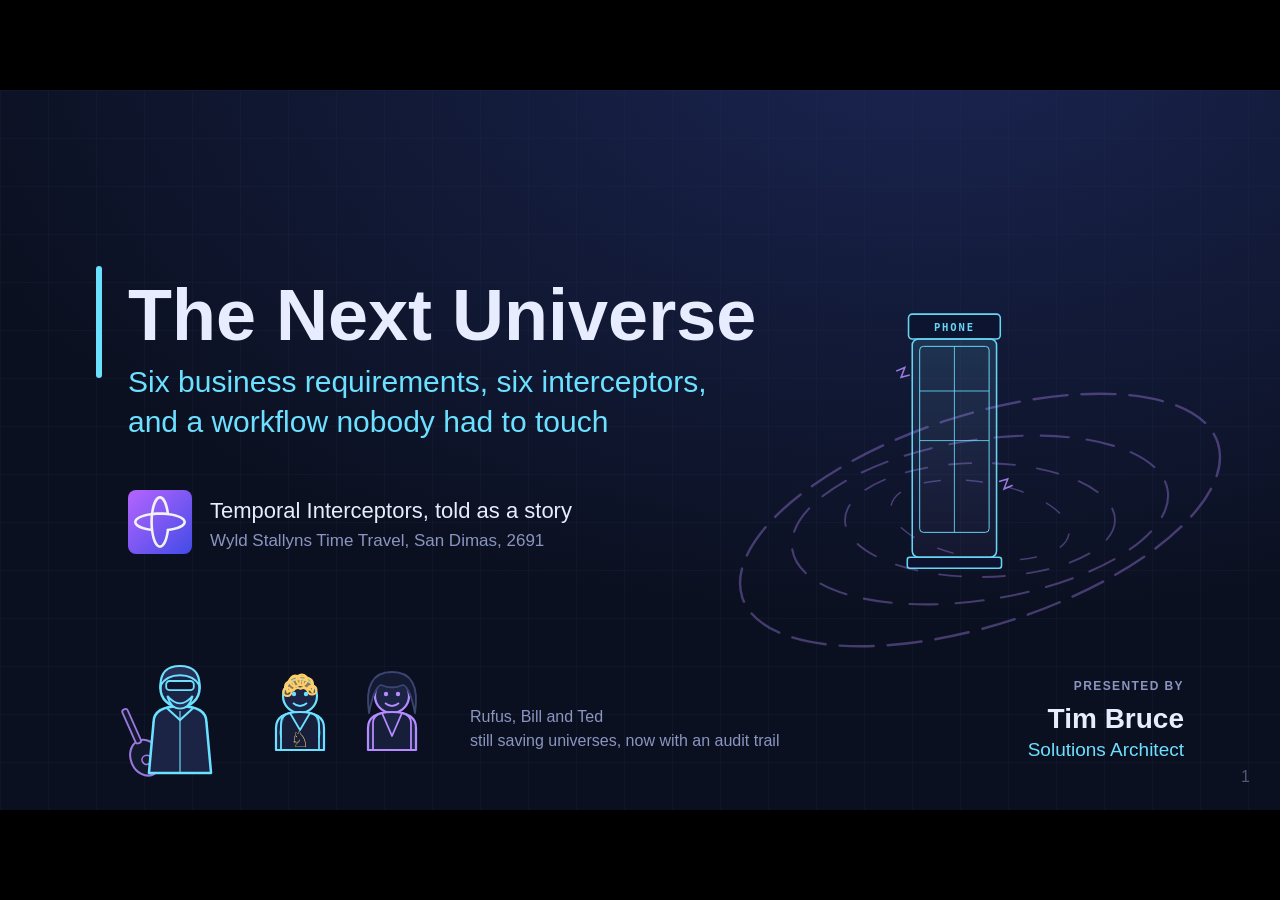
==== commit c189b3c6: "Bug fix for correlation id" ====
--- a/presentation/deck.html
+++ b/presentation/deck.html
@@ -5354,21 +5354,9 @@
 
 The Three Most Important People in the multiverse sent Rufus over to Security to learn about the system they had setup to help with some of the requirements. Security wasn't there to share a deep class about their model, but to help Rufus understand the work in front of him.
 
-First, they shared that their new ID provider (IdP) could vend JSON Web Tokens or JWTs (JOTs). These tokens were signed by the IdP and could be validated then trusted. JWTs identify who the person or system is, what groups they belong to, and what other claims the person might have, such as scope.
-
-&lt;TODO: What is a Group Claim?&gt;
-
-The JWT can be used to get a grant from the IdP, which will allow the system to. &lt;TODO: Define a grant&gt;
-
-Requirements 1, 2, 3 and 5 are all asking for credentials, so before Rufus answers any of them, here is the vocabulary. Three credentials, and only one of them opens a door. This is the standard we hold to, and you can lift this slide straight into your own platform docs.
-
-One: the session license. A signed JWT, issued when the traveler logs in, good for fifteen minutes. Two claims on it do the work. `sub` says who is here, and that is authentication. `group` says what they are cleared to run, and that is the input to authorization. Note what the license does not contain: permissions. Saving the future is premium only, and that rule lives in our code, not in the token. The token says where you belong; we decide what that buys.
-
-Two: the delegation grant. This is the one people expect to be dangerous, and it is the safest thing on the slide. It names who a service will be acting for later, and two claims make it inert: its audience is the token endpoint and nothing else, so the backend refuses it outright, and `may_act` names exactly one worker, so nobody else can redeem it. It authorizes nothing on its own. That is why we can let it live for eight hours and ride a workflow header across a wait on a human reviewer.
-
-Three: the access token. At the moment of the backend call, the grant plus the worker's own identity are exchanged, RFC 8693, for a short-lived token that names both parties: `sub` is the traveler, `act` is the worker. Two minutes, audience the backend. This is the only credential on this slide that opens a door, and it exists for about as long as the call it was minted for.
-
-So: a license says who you are and what group you are in, a grant says who a service may act for, and the exchanged token is the one that actually opens something. Hold on to those three and the rest of the talk, and all four demos, are just those words being enforced in places you did not have to write.</p></div><div class="bespoke-marp-note" data-index="5" tabindex="0"><p>5:30 - 
+First, they shared that their new ID provider (IdP) could vend JSON Web Tokens or JWTs (JOTs). These tokens were signed by the IdP and could be validated then trusted. JWTs identify who the person or system is, what groups they belong to, and what other claims the person might have, such as scope. A JWT is a credential. Groups are used, in this system, to identify Premium and Standard users. You can also have an Admin role that allows you to approve missions. The UI can check the group for what they can do.
+
+Next, in our security, you can't just pass a JWT from the UI to the workflow to the backend system. This exposes the user's credential to a number of people and actors and we don't want that. So your client needs to request a delegation grant from the IdP. A delegation grant is a different token with fields to denote that, specifically, the worker is allowed to exchange the delegation grant for an access token to act on behalf of the traveler. The worker can then use the access token to access the Circuits of History systems, as the traveler.</p></div><div class="bespoke-marp-note" data-index="5" tabindex="0"><p>5:30 - 
 
 If you've seen the movies, you know a lot of what went wrong. For those who haven't, let's cover a couple of the problems that occurred.
 
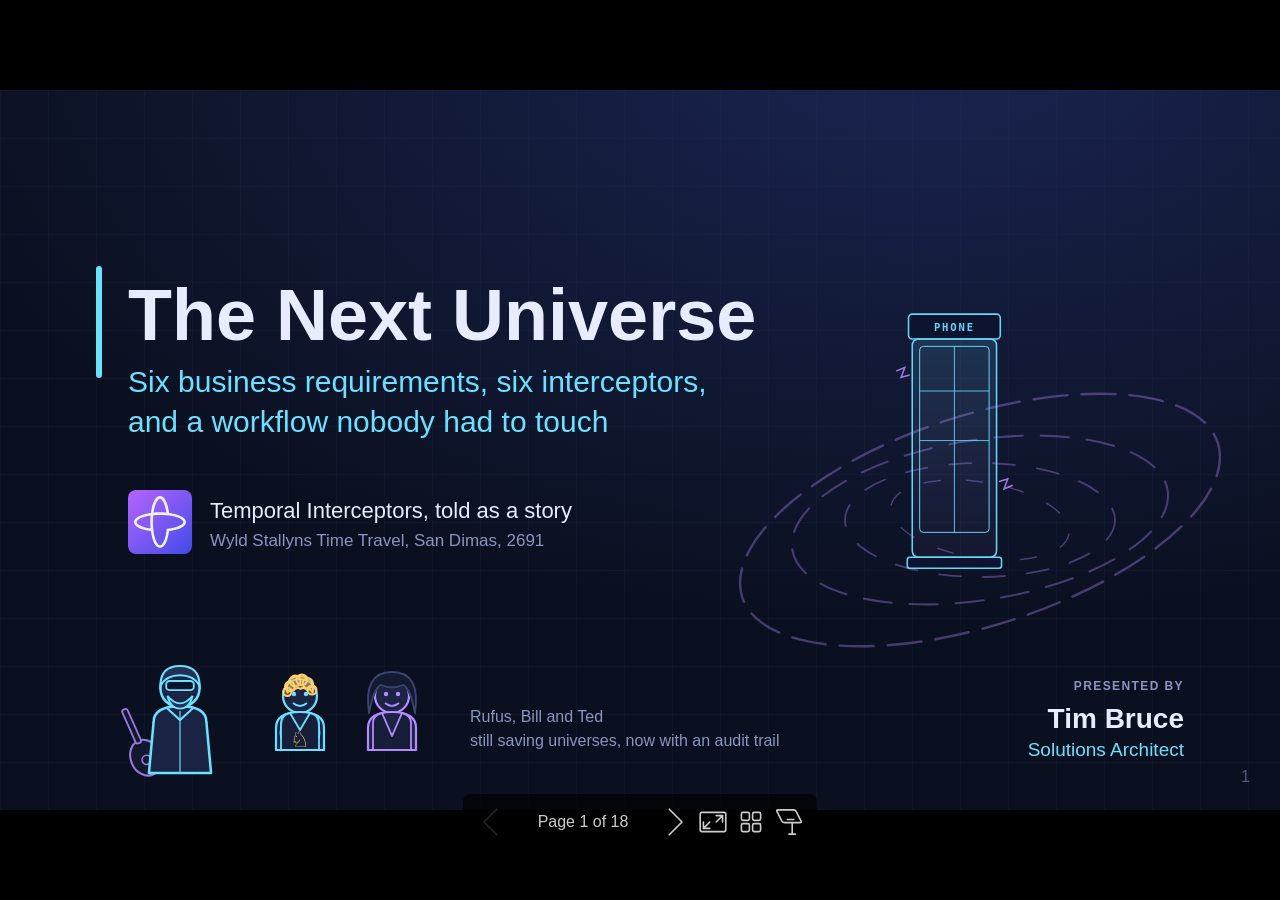
==== commit 54463242: "update of presentation - small fix for workflow_startup" ====
--- a/presentation/deck.html
+++ b/presentation/deck.html
@@ -114,7 +114,7 @@
 section.title { padding-top: 150px; }
 section.bleed { padding: 0; }
 section.bleed::after { color: rgba(138, 149, 192, 0.55); }
-;" data-marpit-pagination-total="20" data-size="16:9" data-marpit-advanced-background="background"><div data-marpit-advanced-background-container="true" data-marpit-advanced-background-direction="horizontal"><figure style="background-image:url(&quot;images/00-title.svg&quot;);background-size:contain;"></figure></div></section></foreignObject><foreignObject width="1280" height="720"><section id="1" data-paginate="true" data-class="bleed" data-style="/* Palette lifted from the demo app (web/static/style.css) so the deck and the
+;" data-marpit-pagination-total="18" data-size="16:9" data-marpit-advanced-background="background"><div data-marpit-advanced-background-container="true" data-marpit-advanced-background-direction="horizontal"><figure style="background-image:url(&quot;images/00-title.svg&quot;);background-size:contain;"></figure></div></section></foreignObject><foreignObject width="1280" height="720"><section id="1" data-paginate="true" data-class="bleed" data-style="/* Palette lifted from the demo app (web/static/style.css) so the deck and the
    live UI look like one system. */
 :root {
   --bg: #0b1020; --panel: #141b32; --ink: #e7ecff; --muted: #8a95c0;
@@ -220,7 +220,7 @@
 section.title { padding-top: 150px; }
 section.bleed { padding: 0; }
 section.bleed::after { color: rgba(138, 149, 192, 0.55); }
-;" data-marpit-pagination-total="20" data-size="16:9" data-marpit-advanced-background="content"></section>
+;" data-marpit-pagination-total="18" data-size="16:9" data-marpit-advanced-background="content"></section>
 </foreignObject><foreignObject width="1280" height="720" data-marpit-advanced-background="pseudo"><section data-paginate="true" data-class="bleed" data-style="/* Palette lifted from the demo app (web/static/style.css) so the deck and the
    live UI look like one system. */
 :root {
@@ -274,7 +274,7 @@
 section.title { padding-top: 150px; }
 section.bleed { padding: 0; }
 section.bleed::after { color: rgba(138, 149, 192, 0.55); }
-" lang="C" class="bleed" data-marpit-pagination="1" style="" data-marpit-pagination-total="20" data-size="16:9" data-marpit-advanced-background="pseudo"></section></foreignObject></svg><svg data-marpit-svg="" viewBox="0 0 1280 720"><foreignObject width="1280" height="720"><section data-paginate="true" data-class="bleed" data-style="/* Palette lifted from the demo app (web/static/style.css) so the deck and the
+" lang="C" class="bleed" data-marpit-pagination="1" style="" data-marpit-pagination-total="18" data-size="16:9" data-marpit-advanced-background="pseudo"></section></foreignObject></svg><svg data-marpit-svg="" viewBox="0 0 1280 720"><foreignObject width="1280" height="720"><section data-paginate="true" data-class="bleed" data-style="/* Palette lifted from the demo app (web/static/style.css) so the deck and the
    live UI look like one system. */
 :root {
   --bg: #0b1020; --panel: #141b32; --ink: #e7ecff; --muted: #8a95c0;
@@ -380,7 +380,7 @@
 section.title { padding-top: 150px; }
 section.bleed { padding: 0; }
 section.bleed::after { color: rgba(138, 149, 192, 0.55); }
-;" data-marpit-pagination-total="20" data-size="16:9" data-marpit-advanced-background="background"><div data-marpit-advanced-background-container="true" data-marpit-advanced-background-direction="horizontal"><figure style="background-image:url(&quot;images/01-san-dimas-2691.svg&quot;);background-size:contain;"></figure></div></section></foreignObject><foreignObject width="1280" height="720"><section id="2" data-paginate="true" data-class="bleed" data-style="/* Palette lifted from the demo app (web/static/style.css) so the deck and the
+;" data-marpit-pagination-total="18" data-size="16:9" data-marpit-advanced-background="background"><div data-marpit-advanced-background-container="true" data-marpit-advanced-background-direction="horizontal"><figure style="background-image:url(&quot;images/01-san-dimas-2691.svg&quot;);background-size:contain;"></figure></div></section></foreignObject><foreignObject width="1280" height="720"><section id="2" data-paginate="true" data-class="bleed" data-style="/* Palette lifted from the demo app (web/static/style.css) so the deck and the
    live UI look like one system. */
 :root {
   --bg: #0b1020; --panel: #141b32; --ink: #e7ecff; --muted: #8a95c0;
@@ -486,7 +486,7 @@
 section.title { padding-top: 150px; }
 section.bleed { padding: 0; }
 section.bleed::after { color: rgba(138, 149, 192, 0.55); }
-;" data-marpit-pagination-total="20" data-size="16:9" data-marpit-advanced-background="content"></section>
+;" data-marpit-pagination-total="18" data-size="16:9" data-marpit-advanced-background="content"></section>
 </foreignObject><foreignObject width="1280" height="720" data-marpit-advanced-background="pseudo"><section data-paginate="true" data-class="bleed" data-style="/* Palette lifted from the demo app (web/static/style.css) so the deck and the
    live UI look like one system. */
 :root {
@@ -540,7 +540,7 @@
 section.title { padding-top: 150px; }
 section.bleed { padding: 0; }
 section.bleed::after { color: rgba(138, 149, 192, 0.55); }
-" lang="C" class="bleed" data-marpit-pagination="2" style="" data-marpit-pagination-total="20" data-size="16:9" data-marpit-advanced-background="pseudo"></section></foreignObject></svg><svg data-marpit-svg="" viewBox="0 0 1280 720"><foreignObject width="1280" height="720"><section data-paginate="true" data-class="bleed" data-style="/* Palette lifted from the demo app (web/static/style.css) so the deck and the
+" lang="C" class="bleed" data-marpit-pagination="2" style="" data-marpit-pagination-total="18" data-size="16:9" data-marpit-advanced-background="pseudo"></section></foreignObject></svg><svg data-marpit-svg="" viewBox="0 0 1280 720"><foreignObject width="1280" height="720"><section data-paginate="true" data-class="bleed" data-style="/* Palette lifted from the demo app (web/static/style.css) so the deck and the
    live UI look like one system. */
 :root {
   --bg: #0b1020; --panel: #141b32; --ink: #e7ecff; --muted: #8a95c0;
@@ -646,7 +646,7 @@
 section.title { padding-top: 150px; }
 section.bleed { padding: 0; }
 section.bleed::after { color: rgba(138, 149, 192, 0.55); }
-;" data-marpit-pagination-total="20" data-size="16:9" data-marpit-advanced-background="background"><div data-marpit-advanced-background-container="true" data-marpit-advanced-background-direction="horizontal"><figure style="background-image:url(&quot;images/02-v1-no-auth.svg&quot;);background-size:contain;"></figure></div></section></foreignObject><foreignObject width="1280" height="720"><section id="3" data-paginate="true" data-class="bleed" data-style="/* Palette lifted from the demo app (web/static/style.css) so the deck and the
+;" data-marpit-pagination-total="18" data-size="16:9" data-marpit-advanced-background="background"><div data-marpit-advanced-background-container="true" data-marpit-advanced-background-direction="horizontal"><figure style="background-image:url(&quot;images/02-v1-no-auth.svg&quot;);background-size:contain;"></figure></div></section></foreignObject><foreignObject width="1280" height="720"><section id="3" data-paginate="true" data-class="bleed" data-style="/* Palette lifted from the demo app (web/static/style.css) so the deck and the
    live UI look like one system. */
 :root {
   --bg: #0b1020; --panel: #141b32; --ink: #e7ecff; --muted: #8a95c0;
@@ -752,7 +752,7 @@
 section.title { padding-top: 150px; }
 section.bleed { padding: 0; }
 section.bleed::after { color: rgba(138, 149, 192, 0.55); }
-;" data-marpit-pagination-total="20" data-size="16:9" data-marpit-advanced-background="content"></section>
+;" data-marpit-pagination-total="18" data-size="16:9" data-marpit-advanced-background="content"></section>
 </foreignObject><foreignObject width="1280" height="720" data-marpit-advanced-background="pseudo"><section data-paginate="true" data-class="bleed" data-style="/* Palette lifted from the demo app (web/static/style.css) so the deck and the
    live UI look like one system. */
 :root {
@@ -806,7 +806,7 @@
 section.title { padding-top: 150px; }
 section.bleed { padding: 0; }
 section.bleed::after { color: rgba(138, 149, 192, 0.55); }
-" lang="C" class="bleed" data-marpit-pagination="3" style="" data-marpit-pagination-total="20" data-size="16:9" data-marpit-advanced-background="pseudo"></section></foreignObject></svg><svg data-marpit-svg="" viewBox="0 0 1280 720"><foreignObject width="1280" height="720"><section data-paginate="true" data-class="bleed" data-style="/* Palette lifted from the demo app (web/static/style.css) so the deck and the
+" lang="C" class="bleed" data-marpit-pagination="3" style="" data-marpit-pagination-total="18" data-size="16:9" data-marpit-advanced-background="pseudo"></section></foreignObject></svg><svg data-marpit-svg="" viewBox="0 0 1280 720"><foreignObject width="1280" height="720"><section data-paginate="true" data-class="bleed" data-style="/* Palette lifted from the demo app (web/static/style.css) so the deck and the
    live UI look like one system. */
 :root {
   --bg: #0b1020; --panel: #141b32; --ink: #e7ecff; --muted: #8a95c0;
@@ -912,7 +912,7 @@
 section.title { padding-top: 150px; }
 section.bleed { padding: 0; }
 section.bleed::after { color: rgba(138, 149, 192, 0.55); }
-;" data-marpit-pagination-total="20" data-size="16:9" data-marpit-advanced-background="background"><div data-marpit-advanced-background-container="true" data-marpit-advanced-background-direction="horizontal"><figure style="background-image:url(&quot;images/03-next-universe.svg&quot;);background-size:contain;"></figure></div></section></foreignObject><foreignObject width="1280" height="720"><section id="4" data-paginate="true" data-class="bleed" data-style="/* Palette lifted from the demo app (web/static/style.css) so the deck and the
+;" data-marpit-pagination-total="18" data-size="16:9" data-marpit-advanced-background="background"><div data-marpit-advanced-background-container="true" data-marpit-advanced-background-direction="horizontal"><figure style="background-image:url(&quot;images/03-next-universe.svg&quot;);background-size:contain;"></figure></div></section></foreignObject><foreignObject width="1280" height="720"><section id="4" data-paginate="true" data-class="bleed" data-style="/* Palette lifted from the demo app (web/static/style.css) so the deck and the
    live UI look like one system. */
 :root {
   --bg: #0b1020; --panel: #141b32; --ink: #e7ecff; --muted: #8a95c0;
@@ -1018,7 +1018,7 @@
 section.title { padding-top: 150px; }
 section.bleed { padding: 0; }
 section.bleed::after { color: rgba(138, 149, 192, 0.55); }
-;" data-marpit-pagination-total="20" data-size="16:9" data-marpit-advanced-background="content"></section>
+;" data-marpit-pagination-total="18" data-size="16:9" data-marpit-advanced-background="content"></section>
 </foreignObject><foreignObject width="1280" height="720" data-marpit-advanced-background="pseudo"><section data-paginate="true" data-class="bleed" data-style="/* Palette lifted from the demo app (web/static/style.css) so the deck and the
    live UI look like one system. */
 :root {
@@ -1072,7 +1072,7 @@
 section.title { padding-top: 150px; }
 section.bleed { padding: 0; }
 section.bleed::after { color: rgba(138, 149, 192, 0.55); }
-" lang="C" class="bleed" data-marpit-pagination="4" style="" data-marpit-pagination-total="20" data-size="16:9" data-marpit-advanced-background="pseudo"></section></foreignObject></svg><svg data-marpit-svg="" viewBox="0 0 1280 720"><foreignObject width="1280" height="720"><section data-paginate="true" data-class="bleed" data-style="/* Palette lifted from the demo app (web/static/style.css) so the deck and the
+" lang="C" class="bleed" data-marpit-pagination="4" style="" data-marpit-pagination-total="18" data-size="16:9" data-marpit-advanced-background="pseudo"></section></foreignObject></svg><svg data-marpit-svg="" viewBox="0 0 1280 720"><foreignObject width="1280" height="720"><section data-paginate="true" data-class="bleed" data-style="/* Palette lifted from the demo app (web/static/style.css) so the deck and the
    live UI look like one system. */
 :root {
   --bg: #0b1020; --panel: #141b32; --ink: #e7ecff; --muted: #8a95c0;
@@ -1178,7 +1178,7 @@
 section.title { padding-top: 150px; }
 section.bleed { padding: 0; }
 section.bleed::after { color: rgba(138, 149, 192, 0.55); }
-;" data-marpit-pagination-total="20" data-size="16:9" data-marpit-advanced-background="background"><div data-marpit-advanced-background-container="true" data-marpit-advanced-background-direction="horizontal"><figure style="background-image:url(&quot;images/04-auth-standard.svg&quot;);background-size:contain;"></figure></div></section></foreignObject><foreignObject width="1280" height="720"><section id="5" data-paginate="true" data-class="bleed" data-style="/* Palette lifted from the demo app (web/static/style.css) so the deck and the
+;" data-marpit-pagination-total="18" data-size="16:9" data-marpit-advanced-background="background"><div data-marpit-advanced-background-container="true" data-marpit-advanced-background-direction="horizontal"><figure style="background-image:url(&quot;images/04-auth-standard.svg&quot;);background-size:contain;"></figure></div></section></foreignObject><foreignObject width="1280" height="720"><section id="5" data-paginate="true" data-class="bleed" data-style="/* Palette lifted from the demo app (web/static/style.css) so the deck and the
    live UI look like one system. */
 :root {
   --bg: #0b1020; --panel: #141b32; --ink: #e7ecff; --muted: #8a95c0;
@@ -1284,7 +1284,7 @@
 section.title { padding-top: 150px; }
 section.bleed { padding: 0; }
 section.bleed::after { color: rgba(138, 149, 192, 0.55); }
-;" data-marpit-pagination-total="20" data-size="16:9" data-marpit-advanced-background="content"></section>
+;" data-marpit-pagination-total="18" data-size="16:9" data-marpit-advanced-background="content"></section>
 </foreignObject><foreignObject width="1280" height="720" data-marpit-advanced-background="pseudo"><section data-paginate="true" data-class="bleed" data-style="/* Palette lifted from the demo app (web/static/style.css) so the deck and the
    live UI look like one system. */
 :root {
@@ -1338,7 +1338,7 @@
 section.title { padding-top: 150px; }
 section.bleed { padding: 0; }
 section.bleed::after { color: rgba(138, 149, 192, 0.55); }
-" lang="C" class="bleed" data-marpit-pagination="5" style="" data-marpit-pagination-total="20" data-size="16:9" data-marpit-advanced-background="pseudo"></section></foreignObject></svg><svg data-marpit-svg="" viewBox="0 0 1280 720"><foreignObject width="1280" height="720"><section data-paginate="true" data-class="bleed" data-style="/* Palette lifted from the demo app (web/static/style.css) so the deck and the
+" lang="C" class="bleed" data-marpit-pagination="5" style="" data-marpit-pagination-total="18" data-size="16:9" data-marpit-advanced-background="pseudo"></section></foreignObject></svg><svg data-marpit-svg="" viewBox="0 0 1280 720"><foreignObject width="1280" height="720"><section data-paginate="true" data-class="bleed" data-style="/* Palette lifted from the demo app (web/static/style.css) so the deck and the
    live UI look like one system. */
 :root {
   --bg: #0b1020; --panel: #141b32; --ink: #e7ecff; --muted: #8a95c0;
@@ -1444,7 +1444,7 @@
 section.title { padding-top: 150px; }
 section.bleed { padding: 0; }
 section.bleed::after { color: rgba(138, 149, 192, 0.55); }
-;" data-marpit-pagination-total="20" data-size="16:9" data-marpit-advanced-background="background"><div data-marpit-advanced-background-container="true" data-marpit-advanced-background-direction="horizontal"><figure style="background-image:url(&quot;images/05-two-ways-to-lose.svg&quot;);background-size:contain;"></figure></div></section></foreignObject><foreignObject width="1280" height="720"><section id="6" data-paginate="true" data-class="bleed" data-style="/* Palette lifted from the demo app (web/static/style.css) so the deck and the
+;" data-marpit-pagination-total="18" data-size="16:9" data-marpit-advanced-background="background"><div data-marpit-advanced-background-container="true" data-marpit-advanced-background-direction="horizontal"><figure style="background-image:url(&quot;images/05-two-ways-to-lose.svg&quot;);background-size:contain;"></figure></div></section></foreignObject><foreignObject width="1280" height="720"><section id="6" data-paginate="true" data-class="bleed" data-style="/* Palette lifted from the demo app (web/static/style.css) so the deck and the
    live UI look like one system. */
 :root {
   --bg: #0b1020; --panel: #141b32; --ink: #e7ecff; --muted: #8a95c0;
@@ -1550,7 +1550,7 @@
 section.title { padding-top: 150px; }
 section.bleed { padding: 0; }
 section.bleed::after { color: rgba(138, 149, 192, 0.55); }
-;" data-marpit-pagination-total="20" data-size="16:9" data-marpit-advanced-background="content"></section>
+;" data-marpit-pagination-total="18" data-size="16:9" data-marpit-advanced-background="content"></section>
 </foreignObject><foreignObject width="1280" height="720" data-marpit-advanced-background="pseudo"><section data-paginate="true" data-class="bleed" data-style="/* Palette lifted from the demo app (web/static/style.css) so the deck and the
    live UI look like one system. */
 :root {
@@ -1604,7 +1604,7 @@
 section.title { padding-top: 150px; }
 section.bleed { padding: 0; }
 section.bleed::after { color: rgba(138, 149, 192, 0.55); }
-" lang="C" class="bleed" data-marpit-pagination="6" style="" data-marpit-pagination-total="20" data-size="16:9" data-marpit-advanced-background="pseudo"></section></foreignObject></svg><svg data-marpit-svg="" viewBox="0 0 1280 720"><foreignObject width="1280" height="720"><section data-paginate="true" data-class="bleed" data-style="/* Palette lifted from the demo app (web/static/style.css) so the deck and the
+" lang="C" class="bleed" data-marpit-pagination="6" style="" data-marpit-pagination-total="18" data-size="16:9" data-marpit-advanced-background="pseudo"></section></foreignObject></svg><svg data-marpit-svg="" viewBox="0 0 1280 720"><foreignObject width="1280" height="720"><section data-paginate="true" data-class="bleed" data-style="/* Palette lifted from the demo app (web/static/style.css) so the deck and the
    live UI look like one system. */
 :root {
   --bg: #0b1020; --panel: #141b32; --ink: #e7ecff; --muted: #8a95c0;
@@ -1710,7 +1710,7 @@
 section.title { padding-top: 150px; }
 section.bleed { padding: 0; }
 section.bleed::after { color: rgba(138, 149, 192, 0.55); }
-;" data-marpit-pagination-total="20" data-size="16:9" data-marpit-advanced-background="background"><div data-marpit-advanced-background-container="true" data-marpit-advanced-background-direction="horizontal"><figure style="background-image:url(&quot;images/06-every-workflow.svg&quot;);background-size:contain;"></figure></div></section></foreignObject><foreignObject width="1280" height="720"><section id="7" data-paginate="true" data-class="bleed" data-style="/* Palette lifted from the demo app (web/static/style.css) so the deck and the
+;" data-marpit-pagination-total="18" data-size="16:9" data-marpit-advanced-background="background"><div data-marpit-advanced-background-container="true" data-marpit-advanced-background-direction="horizontal"><figure style="background-image:url(&quot;images/06-every-workflow.svg&quot;);background-size:contain;"></figure></div></section></foreignObject><foreignObject width="1280" height="720"><section id="7" data-paginate="true" data-class="bleed" data-style="/* Palette lifted from the demo app (web/static/style.css) so the deck and the
    live UI look like one system. */
 :root {
   --bg: #0b1020; --panel: #141b32; --ink: #e7ecff; --muted: #8a95c0;
@@ -1816,7 +1816,7 @@
 section.title { padding-top: 150px; }
 section.bleed { padding: 0; }
 section.bleed::after { color: rgba(138, 149, 192, 0.55); }
-;" data-marpit-pagination-total="20" data-size="16:9" data-marpit-advanced-background="content"></section>
+;" data-marpit-pagination-total="18" data-size="16:9" data-marpit-advanced-background="content"></section>
 </foreignObject><foreignObject width="1280" height="720" data-marpit-advanced-background="pseudo"><section data-paginate="true" data-class="bleed" data-style="/* Palette lifted from the demo app (web/static/style.css) so the deck and the
    live UI look like one system. */
 :root {
@@ -1870,7 +1870,7 @@
 section.title { padding-top: 150px; }
 section.bleed { padding: 0; }
 section.bleed::after { color: rgba(138, 149, 192, 0.55); }
-" lang="C" class="bleed" data-marpit-pagination="7" style="" data-marpit-pagination-total="20" data-size="16:9" data-marpit-advanced-background="pseudo"></section></foreignObject></svg><svg data-marpit-svg="" viewBox="0 0 1280 720"><foreignObject width="1280" height="720"><section data-paginate="true" data-class="bleed" data-style="/* Palette lifted from the demo app (web/static/style.css) so the deck and the
+" lang="C" class="bleed" data-marpit-pagination="7" style="" data-marpit-pagination-total="18" data-size="16:9" data-marpit-advanced-background="pseudo"></section></foreignObject></svg><svg data-marpit-svg="" viewBox="0 0 1280 720"><foreignObject width="1280" height="720"><section data-paginate="true" data-class="bleed" data-style="/* Palette lifted from the demo app (web/static/style.css) so the deck and the
    live UI look like one system. */
 :root {
   --bg: #0b1020; --panel: #141b32; --ink: #e7ecff; --muted: #8a95c0;
@@ -1976,7 +1976,7 @@
 section.title { padding-top: 150px; }
 section.bleed { padding: 0; }
 section.bleed::after { color: rgba(138, 149, 192, 0.55); }
-;" data-marpit-pagination-total="20" data-size="16:9" data-marpit-advanced-background="background"><div data-marpit-advanced-background-container="true" data-marpit-advanced-background-direction="horizontal"><figure style="background-image:url(&quot;images/07-middleware.svg&quot;);background-size:contain;"></figure></div></section></foreignObject><foreignObject width="1280" height="720"><section id="8" data-paginate="true" data-class="bleed" data-style="/* Palette lifted from the demo app (web/static/style.css) so the deck and the
+;" data-marpit-pagination-total="18" data-size="16:9" data-marpit-advanced-background="background"><div data-marpit-advanced-background-container="true" data-marpit-advanced-background-direction="horizontal"><figure style="background-image:url(&quot;images/07-middleware.svg&quot;);background-size:contain;"></figure></div></section></foreignObject><foreignObject width="1280" height="720"><section id="8" data-paginate="true" data-class="bleed" data-style="/* Palette lifted from the demo app (web/static/style.css) so the deck and the
    live UI look like one system. */
 :root {
   --bg: #0b1020; --panel: #141b32; --ink: #e7ecff; --muted: #8a95c0;
@@ -2082,7 +2082,7 @@
 section.title { padding-top: 150px; }
 section.bleed { padding: 0; }
 section.bleed::after { color: rgba(138, 149, 192, 0.55); }
-;" data-marpit-pagination-total="20" data-size="16:9" data-marpit-advanced-background="content"></section>
+;" data-marpit-pagination-total="18" data-size="16:9" data-marpit-advanced-background="content"></section>
 </foreignObject><foreignObject width="1280" height="720" data-marpit-advanced-background="pseudo"><section data-paginate="true" data-class="bleed" data-style="/* Palette lifted from the demo app (web/static/style.css) so the deck and the
    live UI look like one system. */
 :root {
@@ -2136,7 +2136,7 @@
 section.title { padding-top: 150px; }
 section.bleed { padding: 0; }
 section.bleed::after { color: rgba(138, 149, 192, 0.55); }
-" lang="C" class="bleed" data-marpit-pagination="8" style="" data-marpit-pagination-total="20" data-size="16:9" data-marpit-advanced-background="pseudo"></section></foreignObject></svg><svg data-marpit-svg="" viewBox="0 0 1280 720"><foreignObject width="1280" height="720"><section data-paginate="true" data-class="bleed" data-style="/* Palette lifted from the demo app (web/static/style.css) so the deck and the
+" lang="C" class="bleed" data-marpit-pagination="8" style="" data-marpit-pagination-total="18" data-size="16:9" data-marpit-advanced-background="pseudo"></section></foreignObject></svg><svg data-marpit-svg="" viewBox="0 0 1280 720"><foreignObject width="1280" height="720"><section data-paginate="true" data-class="bleed" data-style="/* Palette lifted from the demo app (web/static/style.css) so the deck and the
    live UI look like one system. */
 :root {
   --bg: #0b1020; --panel: #141b32; --ink: #e7ecff; --muted: #8a95c0;
@@ -2242,7 +2242,7 @@
 section.title { padding-top: 150px; }
 section.bleed { padding: 0; }
 section.bleed::after { color: rgba(138, 149, 192, 0.55); }
-;" data-marpit-pagination-total="20" data-size="16:9" data-marpit-advanced-background="background"><div data-marpit-advanced-background-container="true" data-marpit-advanced-background-direction="horizontal"><figure style="background-image:url(&quot;images/08-five-categories.svg&quot;);background-size:contain;"></figure></div></section></foreignObject><foreignObject width="1280" height="720"><section id="9" data-paginate="true" data-class="bleed" data-style="/* Palette lifted from the demo app (web/static/style.css) so the deck and the
+;" data-marpit-pagination-total="18" data-size="16:9" data-marpit-advanced-background="background"><div data-marpit-advanced-background-container="true" data-marpit-advanced-background-direction="horizontal"><figure style="background-image:url(&quot;images/08-five-categories.svg&quot;);background-size:contain;"></figure></div></section></foreignObject><foreignObject width="1280" height="720"><section id="9" data-paginate="true" data-class="bleed" data-style="/* Palette lifted from the demo app (web/static/style.css) so the deck and the
    live UI look like one system. */
 :root {
   --bg: #0b1020; --panel: #141b32; --ink: #e7ecff; --muted: #8a95c0;
@@ -2348,7 +2348,7 @@
 section.title { padding-top: 150px; }
 section.bleed { padding: 0; }
 section.bleed::after { color: rgba(138, 149, 192, 0.55); }
-;" data-marpit-pagination-total="20" data-size="16:9" data-marpit-advanced-background="content"></section>
+;" data-marpit-pagination-total="18" data-size="16:9" data-marpit-advanced-background="content"></section>
 </foreignObject><foreignObject width="1280" height="720" data-marpit-advanced-background="pseudo"><section data-paginate="true" data-class="bleed" data-style="/* Palette lifted from the demo app (web/static/style.css) so the deck and the
    live UI look like one system. */
 :root {
@@ -2402,7 +2402,7 @@
 section.title { padding-top: 150px; }
 section.bleed { padding: 0; }
 section.bleed::after { color: rgba(138, 149, 192, 0.55); }
-" lang="C" class="bleed" data-marpit-pagination="9" style="" data-marpit-pagination-total="20" data-size="16:9" data-marpit-advanced-background="pseudo"></section></foreignObject></svg><svg data-marpit-svg="" viewBox="0 0 1280 720"><foreignObject width="1280" height="720"><section data-paginate="true" data-class="bleed" data-style="/* Palette lifted from the demo app (web/static/style.css) so the deck and the
+" lang="C" class="bleed" data-marpit-pagination="9" style="" data-marpit-pagination-total="18" data-size="16:9" data-marpit-advanced-background="pseudo"></section></foreignObject></svg><svg data-marpit-svg="" viewBox="0 0 1280 720"><foreignObject width="1280" height="720"><section data-paginate="true" data-class="bleed" data-style="/* Palette lifted from the demo app (web/static/style.css) so the deck and the
    live UI look like one system. */
 :root {
   --bg: #0b1020; --panel: #141b32; --ink: #e7ecff; --muted: #8a95c0;
@@ -2508,7 +2508,7 @@
 section.title { padding-top: 150px; }
 section.bleed { padding: 0; }
 section.bleed::after { color: rgba(138, 149, 192, 0.55); }
-;" data-marpit-pagination-total="20" data-size="16:9" data-marpit-advanced-background="background"><div data-marpit-advanced-background-container="true" data-marpit-advanced-background-direction="horizontal"><figure style="background-image:url(&quot;images/09-how-to-build.svg&quot;);background-size:contain;"></figure></div></section></foreignObject><foreignObject width="1280" height="720"><section id="10" data-paginate="true" data-class="bleed" data-style="/* Palette lifted from the demo app (web/static/style.css) so the deck and the
+;" data-marpit-pagination-total="18" data-size="16:9" data-marpit-advanced-background="background"><div data-marpit-advanced-background-container="true" data-marpit-advanced-background-direction="horizontal"><figure style="background-image:url(&quot;images/09-how-to-build.svg&quot;);background-size:contain;"></figure></div></section></foreignObject><foreignObject width="1280" height="720"><section id="10" data-paginate="true" data-class="bleed" data-style="/* Palette lifted from the demo app (web/static/style.css) so the deck and the
    live UI look like one system. */
 :root {
   --bg: #0b1020; --panel: #141b32; --ink: #e7ecff; --muted: #8a95c0;
@@ -2614,7 +2614,7 @@
 section.title { padding-top: 150px; }
 section.bleed { padding: 0; }
 section.bleed::after { color: rgba(138, 149, 192, 0.55); }
-;" data-marpit-pagination-total="20" data-size="16:9" data-marpit-advanced-background="content"></section>
+;" data-marpit-pagination-total="18" data-size="16:9" data-marpit-advanced-background="content"></section>
 </foreignObject><foreignObject width="1280" height="720" data-marpit-advanced-background="pseudo"><section data-paginate="true" data-class="bleed" data-style="/* Palette lifted from the demo app (web/static/style.css) so the deck and the
    live UI look like one system. */
 :root {
@@ -2668,7 +2668,7 @@
 section.title { padding-top: 150px; }
 section.bleed { padding: 0; }
 section.bleed::after { color: rgba(138, 149, 192, 0.55); }
-" lang="C" class="bleed" data-marpit-pagination="10" style="" data-marpit-pagination-total="20" data-size="16:9" data-marpit-advanced-background="pseudo"></section></foreignObject></svg><svg data-marpit-svg="" viewBox="0 0 1280 720"><foreignObject width="1280" height="720"><section data-paginate="true" data-class="bleed" data-style="/* Palette lifted from the demo app (web/static/style.css) so the deck and the
+" lang="C" class="bleed" data-marpit-pagination="10" style="" data-marpit-pagination-total="18" data-size="16:9" data-marpit-advanced-background="pseudo"></section></foreignObject></svg><svg data-marpit-svg="" viewBox="0 0 1280 720"><foreignObject width="1280" height="720"><section data-paginate="true" data-class="bleed" data-style="/* Palette lifted from the demo app (web/static/style.css) so the deck and the
    live UI look like one system. */
 :root {
   --bg: #0b1020; --panel: #141b32; --ink: #e7ecff; --muted: #8a95c0;
@@ -2774,7 +2774,7 @@
 section.title { padding-top: 150px; }
 section.bleed { padding: 0; }
 section.bleed::after { color: rgba(138, 149, 192, 0.55); }
-;" data-marpit-pagination-total="20" data-size="16:9" data-marpit-advanced-background="background"><div data-marpit-advanced-background-container="true" data-marpit-advanced-background-direction="horizontal"><figure style="background-image:url(&quot;images/10-should-it-be-an-interceptor.svg&quot;);background-size:contain;"></figure></div></section></foreignObject><foreignObject width="1280" height="720"><section id="11" data-paginate="true" data-class="bleed" data-style="/* Palette lifted from the demo app (web/static/style.css) so the deck and the
+;" data-marpit-pagination-total="18" data-size="16:9" data-marpit-advanced-background="background"><div data-marpit-advanced-background-container="true" data-marpit-advanced-background-direction="horizontal"><figure style="background-image:url(&quot;images/10-activity-headers.svg&quot;);background-size:contain;"></figure></div></section></foreignObject><foreignObject width="1280" height="720"><section id="11" data-paginate="true" data-class="bleed" data-style="/* Palette lifted from the demo app (web/static/style.css) so the deck and the
    live UI look like one system. */
 :root {
   --bg: #0b1020; --panel: #141b32; --ink: #e7ecff; --muted: #8a95c0;
@@ -2880,7 +2880,7 @@
 section.title { padding-top: 150px; }
 section.bleed { padding: 0; }
 section.bleed::after { color: rgba(138, 149, 192, 0.55); }
-;" data-marpit-pagination-total="20" data-size="16:9" data-marpit-advanced-background="content"></section>
+;" data-marpit-pagination-total="18" data-size="16:9" data-marpit-advanced-background="content"></section>
 </foreignObject><foreignObject width="1280" height="720" data-marpit-advanced-background="pseudo"><section data-paginate="true" data-class="bleed" data-style="/* Palette lifted from the demo app (web/static/style.css) so the deck and the
    live UI look like one system. */
 :root {
@@ -2934,7 +2934,7 @@
 section.title { padding-top: 150px; }
 section.bleed { padding: 0; }
 section.bleed::after { color: rgba(138, 149, 192, 0.55); }
-" lang="C" class="bleed" data-marpit-pagination="11" style="" data-marpit-pagination-total="20" data-size="16:9" data-marpit-advanced-background="pseudo"></section></foreignObject></svg><svg data-marpit-svg="" viewBox="0 0 1280 720"><foreignObject width="1280" height="720"><section data-paginate="true" data-class="bleed" data-style="/* Palette lifted from the demo app (web/static/style.css) so the deck and the
+" lang="C" class="bleed" data-marpit-pagination="11" style="" data-marpit-pagination-total="18" data-size="16:9" data-marpit-advanced-background="pseudo"></section></foreignObject></svg><svg data-marpit-svg="" viewBox="0 0 1280 720"><foreignObject width="1280" height="720"><section data-paginate="true" data-class="bleed" data-style="/* Palette lifted from the demo app (web/static/style.css) so the deck and the
    live UI look like one system. */
 :root {
   --bg: #0b1020; --panel: #141b32; --ink: #e7ecff; --muted: #8a95c0;
@@ -3040,7 +3040,7 @@
 section.title { padding-top: 150px; }
 section.bleed { padding: 0; }
 section.bleed::after { color: rgba(138, 149, 192, 0.55); }
-;" data-marpit-pagination-total="20" data-size="16:9" data-marpit-advanced-background="background"><div data-marpit-advanced-background-container="true" data-marpit-advanced-background-direction="horizontal"><figure style="background-image:url(&quot;images/11-terms-to-interceptors.svg&quot;);background-size:contain;"></figure></div></section></foreignObject><foreignObject width="1280" height="720"><section id="12" data-paginate="true" data-class="bleed" data-style="/* Palette lifted from the demo app (web/static/style.css) so the deck and the
+;" data-marpit-pagination-total="18" data-size="16:9" data-marpit-advanced-background="background"><div data-marpit-advanced-background-container="true" data-marpit-advanced-background-direction="horizontal"><figure style="background-image:url(&quot;images/11-terms-to-interceptors.svg&quot;);background-size:contain;"></figure></div></section></foreignObject><foreignObject width="1280" height="720"><section id="12" data-paginate="true" data-class="bleed" data-style="/* Palette lifted from the demo app (web/static/style.css) so the deck and the
    live UI look like one system. */
 :root {
   --bg: #0b1020; --panel: #141b32; --ink: #e7ecff; --muted: #8a95c0;
@@ -3146,7 +3146,7 @@
 section.title { padding-top: 150px; }
 section.bleed { padding: 0; }
 section.bleed::after { color: rgba(138, 149, 192, 0.55); }
-;" data-marpit-pagination-total="20" data-size="16:9" data-marpit-advanced-background="content"></section>
+;" data-marpit-pagination-total="18" data-size="16:9" data-marpit-advanced-background="content"></section>
 </foreignObject><foreignObject width="1280" height="720" data-marpit-advanced-background="pseudo"><section data-paginate="true" data-class="bleed" data-style="/* Palette lifted from the demo app (web/static/style.css) so the deck and the
    live UI look like one system. */
 :root {
@@ -3200,7 +3200,7 @@
 section.title { padding-top: 150px; }
 section.bleed { padding: 0; }
 section.bleed::after { color: rgba(138, 149, 192, 0.55); }
-" lang="C" class="bleed" data-marpit-pagination="12" style="" data-marpit-pagination-total="20" data-size="16:9" data-marpit-advanced-background="pseudo"></section></foreignObject></svg><svg data-marpit-svg="" viewBox="0 0 1280 720"><foreignObject width="1280" height="720"><section data-paginate="true" data-class="bleed" data-style="/* Palette lifted from the demo app (web/static/style.css) so the deck and the
+" lang="C" class="bleed" data-marpit-pagination="12" style="" data-marpit-pagination-total="18" data-size="16:9" data-marpit-advanced-background="pseudo"></section></foreignObject></svg><svg data-marpit-svg="" viewBox="0 0 1280 720"><foreignObject width="1280" height="720"><section data-paginate="true" data-class="bleed" data-style="/* Palette lifted from the demo app (web/static/style.css) so the deck and the
    live UI look like one system. */
 :root {
   --bg: #0b1020; --panel: #141b32; --ink: #e7ecff; --muted: #8a95c0;
@@ -3306,7 +3306,7 @@
 section.title { padding-top: 150px; }
 section.bleed { padding: 0; }
 section.bleed::after { color: rgba(138, 149, 192, 0.55); }
-;" data-marpit-pagination-total="20" data-size="16:9" data-marpit-advanced-background="background"><div data-marpit-advanced-background-container="true" data-marpit-advanced-background-direction="horizontal"><figure style="background-image:url(&quot;images/12-one-booking-six.svg&quot;);background-size:contain;"></figure></div></section></foreignObject><foreignObject width="1280" height="720"><section id="13" data-paginate="true" data-class="bleed" data-style="/* Palette lifted from the demo app (web/static/style.css) so the deck and the
+;" data-marpit-pagination-total="18" data-size="16:9" data-marpit-advanced-background="background"><div data-marpit-advanced-background-container="true" data-marpit-advanced-background-direction="horizontal"><figure style="background-image:url(&quot;images/demo1-client.svg&quot;);background-size:contain;"></figure></div></section></foreignObject><foreignObject width="1280" height="720"><section id="13" data-paginate="true" data-class="bleed" data-style="/* Palette lifted from the demo app (web/static/style.css) so the deck and the
    live UI look like one system. */
 :root {
   --bg: #0b1020; --panel: #141b32; --ink: #e7ecff; --muted: #8a95c0;
@@ -3412,7 +3412,7 @@
 section.title { padding-top: 150px; }
 section.bleed { padding: 0; }
 section.bleed::after { color: rgba(138, 149, 192, 0.55); }
-;" data-marpit-pagination-total="20" data-size="16:9" data-marpit-advanced-background="content"></section>
+;" data-marpit-pagination-total="18" data-size="16:9" data-marpit-advanced-background="content"></section>
 </foreignObject><foreignObject width="1280" height="720" data-marpit-advanced-background="pseudo"><section data-paginate="true" data-class="bleed" data-style="/* Palette lifted from the demo app (web/static/style.css) so the deck and the
    live UI look like one system. */
 :root {
@@ -3466,7 +3466,7 @@
 section.title { padding-top: 150px; }
 section.bleed { padding: 0; }
 section.bleed::after { color: rgba(138, 149, 192, 0.55); }
-" lang="C" class="bleed" data-marpit-pagination="13" style="" data-marpit-pagination-total="20" data-size="16:9" data-marpit-advanced-background="pseudo"></section></foreignObject></svg><svg data-marpit-svg="" viewBox="0 0 1280 720"><foreignObject width="1280" height="720"><section data-paginate="true" data-class="bleed" data-style="/* Palette lifted from the demo app (web/static/style.css) so the deck and the
+" lang="C" class="bleed" data-marpit-pagination="13" style="" data-marpit-pagination-total="18" data-size="16:9" data-marpit-advanced-background="pseudo"></section></foreignObject></svg><svg data-marpit-svg="" viewBox="0 0 1280 720"><foreignObject width="1280" height="720"><section data-paginate="true" data-class="bleed" data-style="/* Palette lifted from the demo app (web/static/style.css) so the deck and the
    live UI look like one system. */
 :root {
   --bg: #0b1020; --panel: #141b32; --ink: #e7ecff; --muted: #8a95c0;
@@ -3572,7 +3572,7 @@
 section.title { padding-top: 150px; }
 section.bleed { padding: 0; }
 section.bleed::after { color: rgba(138, 149, 192, 0.55); }
-;" data-marpit-pagination-total="20" data-size="16:9" data-marpit-advanced-background="background"><div data-marpit-advanced-background-container="true" data-marpit-advanced-background-direction="horizontal"><figure style="background-image:url(&quot;images/demo1-premium-approved.svg&quot;);background-size:contain;"></figure></div></section></foreignObject><foreignObject width="1280" height="720"><section id="14" data-paginate="true" data-class="bleed" data-style="/* Palette lifted from the demo app (web/static/style.css) so the deck and the
+;" data-marpit-pagination-total="18" data-size="16:9" data-marpit-advanced-background="background"><div data-marpit-advanced-background-container="true" data-marpit-advanced-background-direction="horizontal"><figure style="background-image:url(&quot;images/demo2-workflow-opens.svg&quot;);background-size:contain;"></figure></div></section></foreignObject><foreignObject width="1280" height="720"><section id="14" data-paginate="true" data-class="bleed" data-style="/* Palette lifted from the demo app (web/static/style.css) so the deck and the
    live UI look like one system. */
 :root {
   --bg: #0b1020; --panel: #141b32; --ink: #e7ecff; --muted: #8a95c0;
@@ -3678,7 +3678,7 @@
 section.title { padding-top: 150px; }
 section.bleed { padding: 0; }
 section.bleed::after { color: rgba(138, 149, 192, 0.55); }
-;" data-marpit-pagination-total="20" data-size="16:9" data-marpit-advanced-background="content"></section>
+;" data-marpit-pagination-total="18" data-size="16:9" data-marpit-advanced-background="content"></section>
 </foreignObject><foreignObject width="1280" height="720" data-marpit-advanced-background="pseudo"><section data-paginate="true" data-class="bleed" data-style="/* Palette lifted from the demo app (web/static/style.css) so the deck and the
    live UI look like one system. */
 :root {
@@ -3732,7 +3732,7 @@
 section.title { padding-top: 150px; }
 section.bleed { padding: 0; }
 section.bleed::after { color: rgba(138, 149, 192, 0.55); }
-" lang="C" class="bleed" data-marpit-pagination="14" style="" data-marpit-pagination-total="20" data-size="16:9" data-marpit-advanced-background="pseudo"></section></foreignObject></svg><svg data-marpit-svg="" viewBox="0 0 1280 720"><foreignObject width="1280" height="720"><section data-paginate="true" data-class="bleed" data-style="/* Palette lifted from the demo app (web/static/style.css) so the deck and the
+" lang="C" class="bleed" data-marpit-pagination="14" style="" data-marpit-pagination-total="18" data-size="16:9" data-marpit-advanced-background="pseudo"></section></foreignObject></svg><svg data-marpit-svg="" viewBox="0 0 1280 720"><foreignObject width="1280" height="720"><section data-paginate="true" data-class="bleed" data-style="/* Palette lifted from the demo app (web/static/style.css) so the deck and the
    live UI look like one system. */
 :root {
   --bg: #0b1020; --panel: #141b32; --ink: #e7ecff; --muted: #8a95c0;
@@ -3838,7 +3838,7 @@
 section.title { padding-top: 150px; }
 section.bleed { padding: 0; }
 section.bleed::after { color: rgba(138, 149, 192, 0.55); }
-;" data-marpit-pagination-total="20" data-size="16:9" data-marpit-advanced-background="background"><div data-marpit-advanced-background-container="true" data-marpit-advanced-background-direction="horizontal"><figure style="background-image:url(&quot;images/demo2-not-entitled.svg&quot;);background-size:contain;"></figure></div></section></foreignObject><foreignObject width="1280" height="720"><section id="15" data-paginate="true" data-class="bleed" data-style="/* Palette lifted from the demo app (web/static/style.css) so the deck and the
+;" data-marpit-pagination-total="18" data-size="16:9" data-marpit-advanced-background="background"><div data-marpit-advanced-background-container="true" data-marpit-advanced-background-direction="horizontal"><figure style="background-image:url(&quot;images/demo3-decision.svg&quot;);background-size:contain;"></figure></div></section></foreignObject><foreignObject width="1280" height="720"><section id="15" data-paginate="true" data-class="bleed" data-style="/* Palette lifted from the demo app (web/static/style.css) so the deck and the
    live UI look like one system. */
 :root {
   --bg: #0b1020; --panel: #141b32; --ink: #e7ecff; --muted: #8a95c0;
@@ -3944,7 +3944,7 @@
 section.title { padding-top: 150px; }
 section.bleed { padding: 0; }
 section.bleed::after { color: rgba(138, 149, 192, 0.55); }
-;" data-marpit-pagination-total="20" data-size="16:9" data-marpit-advanced-background="content"></section>
+;" data-marpit-pagination-total="18" data-size="16:9" data-marpit-advanced-background="content"></section>
 </foreignObject><foreignObject width="1280" height="720" data-marpit-advanced-background="pseudo"><section data-paginate="true" data-class="bleed" data-style="/* Palette lifted from the demo app (web/static/style.css) so the deck and the
    live UI look like one system. */
 :root {
@@ -3998,7 +3998,7 @@
 section.title { padding-top: 150px; }
 section.bleed { padding: 0; }
 section.bleed::after { color: rgba(138, 149, 192, 0.55); }
-" lang="C" class="bleed" data-marpit-pagination="15" style="" data-marpit-pagination-total="20" data-size="16:9" data-marpit-advanced-background="pseudo"></section></foreignObject></svg><svg data-marpit-svg="" viewBox="0 0 1280 720"><foreignObject width="1280" height="720"><section data-paginate="true" data-class="bleed" data-style="/* Palette lifted from the demo app (web/static/style.css) so the deck and the
+" lang="C" class="bleed" data-marpit-pagination="15" style="" data-marpit-pagination-total="18" data-size="16:9" data-marpit-advanced-background="pseudo"></section></foreignObject></svg><svg data-marpit-svg="" viewBox="0 0 1280 720"><foreignObject width="1280" height="720"><section data-paginate="true" data-class="bleed" data-style="/* Palette lifted from the demo app (web/static/style.css) so the deck and the
    live UI look like one system. */
 :root {
   --bg: #0b1020; --panel: #141b32; --ink: #e7ecff; --muted: #8a95c0;
@@ -4104,7 +4104,7 @@
 section.title { padding-top: 150px; }
 section.bleed { padding: 0; }
 section.bleed::after { color: rgba(138, 149, 192, 0.55); }
-;" data-marpit-pagination-total="20" data-size="16:9" data-marpit-advanced-background="background"><div data-marpit-advanced-background-container="true" data-marpit-advanced-background-direction="horizontal"><figure style="background-image:url(&quot;images/demo3-clean-trip.svg&quot;);background-size:contain;"></figure></div></section></foreignObject><foreignObject width="1280" height="720"><section id="16" data-paginate="true" data-class="bleed" data-style="/* Palette lifted from the demo app (web/static/style.css) so the deck and the
+;" data-marpit-pagination-total="18" data-size="16:9" data-marpit-advanced-background="background"><div data-marpit-advanced-background-container="true" data-marpit-advanced-background-direction="horizontal"><figure style="background-image:url(&quot;images/demo4-additional-demos.svg&quot;);background-size:contain;"></figure></div></section></foreignObject><foreignObject width="1280" height="720"><section id="16" data-paginate="true" data-class="bleed" data-style="/* Palette lifted from the demo app (web/static/style.css) so the deck and the
    live UI look like one system. */
 :root {
   --bg: #0b1020; --panel: #141b32; --ink: #e7ecff; --muted: #8a95c0;
@@ -4210,7 +4210,7 @@
 section.title { padding-top: 150px; }
 section.bleed { padding: 0; }
 section.bleed::after { color: rgba(138, 149, 192, 0.55); }
-;" data-marpit-pagination-total="20" data-size="16:9" data-marpit-advanced-background="content"></section>
+;" data-marpit-pagination-total="18" data-size="16:9" data-marpit-advanced-background="content"></section>
 </foreignObject><foreignObject width="1280" height="720" data-marpit-advanced-background="pseudo"><section data-paginate="true" data-class="bleed" data-style="/* Palette lifted from the demo app (web/static/style.css) so the deck and the
    live UI look like one system. */
 :root {
@@ -4264,7 +4264,7 @@
 section.title { padding-top: 150px; }
 section.bleed { padding: 0; }
 section.bleed::after { color: rgba(138, 149, 192, 0.55); }
-" lang="C" class="bleed" data-marpit-pagination="16" style="" data-marpit-pagination-total="20" data-size="16:9" data-marpit-advanced-background="pseudo"></section></foreignObject></svg><svg data-marpit-svg="" viewBox="0 0 1280 720"><foreignObject width="1280" height="720"><section data-paginate="true" data-class="bleed" data-style="/* Palette lifted from the demo app (web/static/style.css) so the deck and the
+" lang="C" class="bleed" data-marpit-pagination="16" style="" data-marpit-pagination-total="18" data-size="16:9" data-marpit-advanced-background="pseudo"></section></foreignObject></svg><svg data-marpit-svg="" viewBox="0 0 1280 720"><foreignObject width="1280" height="720"><section data-paginate="true" data-class="bleed" data-style="/* Palette lifted from the demo app (web/static/style.css) so the deck and the
    live UI look like one system. */
 :root {
   --bg: #0b1020; --panel: #141b32; --ink: #e7ecff; --muted: #8a95c0;
@@ -4370,7 +4370,7 @@
 section.title { padding-top: 150px; }
 section.bleed { padding: 0; }
 section.bleed::after { color: rgba(138, 149, 192, 0.55); }
-;" data-marpit-pagination-total="20" data-size="16:9" data-marpit-advanced-background="background"><div data-marpit-advanced-background-container="true" data-marpit-advanced-background-direction="horizontal"><figure style="background-image:url(&quot;images/demo4-impostors.svg&quot;);background-size:contain;"></figure></div></section></foreignObject><foreignObject width="1280" height="720"><section id="17" data-paginate="true" data-class="bleed" data-style="/* Palette lifted from the demo app (web/static/style.css) so the deck and the
+;" data-marpit-pagination-total="18" data-size="16:9" data-marpit-advanced-background="background"><div data-marpit-advanced-background-container="true" data-marpit-advanced-background-direction="horizontal"><figure style="background-image:url(&quot;images/13-other-systems.svg&quot;);background-size:contain;"></figure></div></section></foreignObject><foreignObject width="1280" height="720"><section id="17" data-paginate="true" data-class="bleed" data-style="/* Palette lifted from the demo app (web/static/style.css) so the deck and the
    live UI look like one system. */
 :root {
   --bg: #0b1020; --panel: #141b32; --ink: #e7ecff; --muted: #8a95c0;
@@ -4476,7 +4476,7 @@
 section.title { padding-top: 150px; }
 section.bleed { padding: 0; }
 section.bleed::after { color: rgba(138, 149, 192, 0.55); }
-;" data-marpit-pagination-total="20" data-size="16:9" data-marpit-advanced-background="content"></section>
+;" data-marpit-pagination-total="18" data-size="16:9" data-marpit-advanced-background="content"></section>
 </foreignObject><foreignObject width="1280" height="720" data-marpit-advanced-background="pseudo"><section data-paginate="true" data-class="bleed" data-style="/* Palette lifted from the demo app (web/static/style.css) so the deck and the
    live UI look like one system. */
 :root {
@@ -4530,7 +4530,7 @@
 section.title { padding-top: 150px; }
 section.bleed { padding: 0; }
 section.bleed::after { color: rgba(138, 149, 192, 0.55); }
-" lang="C" class="bleed" data-marpit-pagination="17" style="" data-marpit-pagination-total="20" data-size="16:9" data-marpit-advanced-background="pseudo"></section></foreignObject></svg><svg data-marpit-svg="" viewBox="0 0 1280 720"><foreignObject width="1280" height="720"><section data-paginate="true" data-class="bleed" data-style="/* Palette lifted from the demo app (web/static/style.css) so the deck and the
+" lang="C" class="bleed" data-marpit-pagination="17" style="" data-marpit-pagination-total="18" data-size="16:9" data-marpit-advanced-background="pseudo"></section></foreignObject></svg><svg data-marpit-svg="" viewBox="0 0 1280 720"><foreignObject width="1280" height="720"><section data-paginate="true" data-class="bleed" data-style="/* Palette lifted from the demo app (web/static/style.css) so the deck and the
    live UI look like one system. */
 :root {
   --bg: #0b1020; --panel: #141b32; --ink: #e7ecff; --muted: #8a95c0;
@@ -4636,7 +4636,7 @@
 section.title { padding-top: 150px; }
 section.bleed { padding: 0; }
 section.bleed::after { color: rgba(138, 149, 192, 0.55); }
-;" data-marpit-pagination-total="20" data-size="16:9" data-marpit-advanced-background="background"><div data-marpit-advanced-background-container="true" data-marpit-advanced-background-direction="horizontal"><figure style="background-image:url(&quot;images/13-other-systems.svg&quot;);background-size:contain;"></figure></div></section></foreignObject><foreignObject width="1280" height="720"><section id="18" data-paginate="true" data-class="bleed" data-style="/* Palette lifted from the demo app (web/static/style.css) so the deck and the
+;" data-marpit-pagination-total="18" data-size="16:9" data-marpit-advanced-background="background"><div data-marpit-advanced-background-container="true" data-marpit-advanced-background-direction="horizontal"><figure style="background-image:url(&quot;images/15-questions.svg&quot;);background-size:contain;"></figure></div></section></foreignObject><foreignObject width="1280" height="720"><section id="18" data-paginate="true" data-class="bleed" data-style="/* Palette lifted from the demo app (web/static/style.css) so the deck and the
    live UI look like one system. */
 :root {
   --bg: #0b1020; --panel: #141b32; --ink: #e7ecff; --muted: #8a95c0;
@@ -4742,539 +4742,7 @@
 section.title { padding-top: 150px; }
 section.bleed { padding: 0; }
 section.bleed::after { color: rgba(138, 149, 192, 0.55); }
-;" data-marpit-pagination-total="20" data-size="16:9" data-marpit-advanced-background="content"></section>
-</foreignObject><foreignObject width="1280" height="720" data-marpit-advanced-background="pseudo"><section data-paginate="true" data-class="bleed" data-style="/* Palette lifted from the demo app (web/static/style.css) so the deck and the
-   live UI look like one system. */
-:root {
-  --bg: #0b1020; --panel: #141b32; --ink: #e7ecff; --muted: #8a95c0;
-  --accent: #6ce0ff; --accent-2: #b58bff; --ok: #3ad29f; --warn: #ffcf6b;
-  --bad: #ff6b8b; --line: #263056;
-}
-section {
-  background:
-    radial-gradient(1100px 620px at 74% -12%, #1a2450 0%, var(--bg) 58%);
-  color: var(--ink);
-  font-family: Inter, -apple-system, BlinkMacSystemFont, &quot;Segoe UI&quot;, Helvetica, Arial, sans-serif;
-  font-size: 27px;
-  line-height: 1.5;
-  padding: 62px 76px;
-}
-section::after { color: var(--muted); font-size: 16px; }
-h1 { font-size: 52px; margin: 0 0 18px; letter-spacing: -0.5px; }
-h2 { font-size: 38px; margin: 0 0 20px; color: var(--ink); letter-spacing: -0.3px; }
-h2 + p, h2 + ul, h2 + table, h2 + ol { margin-top: 4px; }
-h3 {
-  font-size: 17px; margin: 30px 0 8px; color: var(--accent);
-  text-transform: uppercase; letter-spacing: 0.14em; font-weight: 700;
-}
-strong { color: var(--accent); font-weight: 700; }
-em { color: var(--warn); font-style: italic; }
-a { color: var(--accent); }
-ul, ol { margin: 8px 0; }
-li { margin: 10px 0; }
-li::marker { color: var(--accent-2); }
-blockquote {
-  border-left: 4px solid var(--accent-2); margin: 24px 0; padding: 4px 0 4px 24px;
-  color: #c9d2f5; font-size: 26px;
-}
-code { background: var(--panel); border-radius: 5px; padding: 0.08em 0.3em; font-size: 0.92em; }
-pre {
-  background: #0d132a; border: 1px solid var(--line); border-radius: 14px;
-  padding: 20px 24px; margin: 20px 0;
-}
-pre code { background: none; padding: 0; font-size: 19px; line-height: 1.55; }
-table { border-collapse: collapse; width: 100%; font-size: 22px; margin: 12px 0; }
-th {
-  text-align: left; color: var(--muted); font-size: 15px; font-weight: 700;
-  text-transform: uppercase; letter-spacing: 0.1em; border-bottom: 1px solid var(--line);
-  padding: 8px 14px;
-}
-td { border-bottom: 1px solid var(--line); padding: 11px 14px; }
-tbody tr:last-child td { border-bottom: none; }
-section.title h1 { font-size: 66px; margin-bottom: 8px; }
-section.title h2 { color: var(--accent); font-size: 34px; font-weight: 500; margin-bottom: 48px; }
-section.title { padding-top: 150px; }
-section.bleed { padding: 0; }
-section.bleed::after { color: rgba(138, 149, 192, 0.55); }
-" lang="C" class="bleed" data-marpit-pagination="18" style="" data-marpit-pagination-total="20" data-size="16:9" data-marpit-advanced-background="pseudo"></section></foreignObject></svg><svg data-marpit-svg="" viewBox="0 0 1280 720"><foreignObject width="1280" height="720"><section data-paginate="true" data-class="bleed" data-style="/* Palette lifted from the demo app (web/static/style.css) so the deck and the
-   live UI look like one system. */
-:root {
-  --bg: #0b1020; --panel: #141b32; --ink: #e7ecff; --muted: #8a95c0;
-  --accent: #6ce0ff; --accent-2: #b58bff; --ok: #3ad29f; --warn: #ffcf6b;
-  --bad: #ff6b8b; --line: #263056;
-}
-section {
-  background:
-    radial-gradient(1100px 620px at 74% -12%, #1a2450 0%, var(--bg) 58%);
-  color: var(--ink);
-  font-family: Inter, -apple-system, BlinkMacSystemFont, &quot;Segoe UI&quot;, Helvetica, Arial, sans-serif;
-  font-size: 27px;
-  line-height: 1.5;
-  padding: 62px 76px;
-}
-section::after { color: var(--muted); font-size: 16px; }
-h1 { font-size: 52px; margin: 0 0 18px; letter-spacing: -0.5px; }
-h2 { font-size: 38px; margin: 0 0 20px; color: var(--ink); letter-spacing: -0.3px; }
-h2 + p, h2 + ul, h2 + table, h2 + ol { margin-top: 4px; }
-h3 {
-  font-size: 17px; margin: 30px 0 8px; color: var(--accent);
-  text-transform: uppercase; letter-spacing: 0.14em; font-weight: 700;
-}
-strong { color: var(--accent); font-weight: 700; }
-em { color: var(--warn); font-style: italic; }
-a { color: var(--accent); }
-ul, ol { margin: 8px 0; }
-li { margin: 10px 0; }
-li::marker { color: var(--accent-2); }
-blockquote {
-  border-left: 4px solid var(--accent-2); margin: 24px 0; padding: 4px 0 4px 24px;
-  color: #c9d2f5; font-size: 26px;
-}
-code { background: var(--panel); border-radius: 5px; padding: 0.08em 0.3em; font-size: 0.92em; }
-pre {
-  background: #0d132a; border: 1px solid var(--line); border-radius: 14px;
-  padding: 20px 24px; margin: 20px 0;
-}
-pre code { background: none; padding: 0; font-size: 19px; line-height: 1.55; }
-table { border-collapse: collapse; width: 100%; font-size: 22px; margin: 12px 0; }
-th {
-  text-align: left; color: var(--muted); font-size: 15px; font-weight: 700;
-  text-transform: uppercase; letter-spacing: 0.1em; border-bottom: 1px solid var(--line);
-  padding: 8px 14px;
-}
-td { border-bottom: 1px solid var(--line); padding: 11px 14px; }
-tbody tr:last-child td { border-bottom: none; }
-section.title h1 { font-size: 66px; margin-bottom: 8px; }
-section.title h2 { color: var(--accent); font-size: 34px; font-weight: 500; margin-bottom: 48px; }
-section.title { padding-top: 150px; }
-section.bleed { padding: 0; }
-section.bleed::after { color: rgba(138, 149, 192, 0.55); }
-" lang="C" class="bleed" data-marpit-pagination="19" style="--paginate:true;--class:bleed;--style:/* Palette lifted from the demo app (web/static/style.css) so the deck and the
-   live UI look like one system. */
-:root {
-  --bg: #0b1020; --panel: #141b32; --ink: #e7ecff; --muted: #8a95c0;
-  --accent: #6ce0ff; --accent-2: #b58bff; --ok: #3ad29f; --warn: #ffcf6b;
-  --bad: #ff6b8b; --line: #263056;
-}
-section {
-  background:
-    radial-gradient(1100px 620px at 74% -12%, #1a2450 0%, var(--bg) 58%);
-  color: var(--ink);
-  font-family: Inter, -apple-system, BlinkMacSystemFont, &quot;Segoe UI&quot;, Helvetica, Arial, sans-serif;
-  font-size: 27px;
-  line-height: 1.5;
-  padding: 62px 76px;
-}
-section::after { color: var(--muted); font-size: 16px; }
-h1 { font-size: 52px; margin: 0 0 18px; letter-spacing: -0.5px; }
-h2 { font-size: 38px; margin: 0 0 20px; color: var(--ink); letter-spacing: -0.3px; }
-h2 + p, h2 + ul, h2 + table, h2 + ol { margin-top: 4px; }
-h3 {
-  font-size: 17px; margin: 30px 0 8px; color: var(--accent);
-  text-transform: uppercase; letter-spacing: 0.14em; font-weight: 700;
-}
-strong { color: var(--accent); font-weight: 700; }
-em { color: var(--warn); font-style: italic; }
-a { color: var(--accent); }
-ul, ol { margin: 8px 0; }
-li { margin: 10px 0; }
-li::marker { color: var(--accent-2); }
-blockquote {
-  border-left: 4px solid var(--accent-2); margin: 24px 0; padding: 4px 0 4px 24px;
-  color: #c9d2f5; font-size: 26px;
-}
-code { background: var(--panel); border-radius: 5px; padding: 0.08em 0.3em; font-size: 0.92em; }
-pre {
-  background: #0d132a; border: 1px solid var(--line); border-radius: 14px;
-  padding: 20px 24px; margin: 20px 0;
-}
-pre code { background: none; padding: 0; font-size: 19px; line-height: 1.55; }
-table { border-collapse: collapse; width: 100%; font-size: 22px; margin: 12px 0; }
-th {
-  text-align: left; color: var(--muted); font-size: 15px; font-weight: 700;
-  text-transform: uppercase; letter-spacing: 0.1em; border-bottom: 1px solid var(--line);
-  padding: 8px 14px;
-}
-td { border-bottom: 1px solid var(--line); padding: 11px 14px; }
-tbody tr:last-child td { border-bottom: none; }
-section.title h1 { font-size: 66px; margin-bottom: 8px; }
-section.title h2 { color: var(--accent); font-size: 34px; font-weight: 500; margin-bottom: 48px; }
-section.title { padding-top: 150px; }
-section.bleed { padding: 0; }
-section.bleed::after { color: rgba(138, 149, 192, 0.55); }
-;" data-marpit-pagination-total="20" data-size="16:9" data-marpit-advanced-background="background"><div data-marpit-advanced-background-container="true" data-marpit-advanced-background-direction="horizontal"><figure style="background-image:url(&quot;images/14-what-shipped.svg&quot;);background-size:contain;"></figure></div></section></foreignObject><foreignObject width="1280" height="720"><section id="19" data-paginate="true" data-class="bleed" data-style="/* Palette lifted from the demo app (web/static/style.css) so the deck and the
-   live UI look like one system. */
-:root {
-  --bg: #0b1020; --panel: #141b32; --ink: #e7ecff; --muted: #8a95c0;
-  --accent: #6ce0ff; --accent-2: #b58bff; --ok: #3ad29f; --warn: #ffcf6b;
-  --bad: #ff6b8b; --line: #263056;
-}
-section {
-  background:
-    radial-gradient(1100px 620px at 74% -12%, #1a2450 0%, var(--bg) 58%);
-  color: var(--ink);
-  font-family: Inter, -apple-system, BlinkMacSystemFont, &quot;Segoe UI&quot;, Helvetica, Arial, sans-serif;
-  font-size: 27px;
-  line-height: 1.5;
-  padding: 62px 76px;
-}
-section::after { color: var(--muted); font-size: 16px; }
-h1 { font-size: 52px; margin: 0 0 18px; letter-spacing: -0.5px; }
-h2 { font-size: 38px; margin: 0 0 20px; color: var(--ink); letter-spacing: -0.3px; }
-h2 + p, h2 + ul, h2 + table, h2 + ol { margin-top: 4px; }
-h3 {
-  font-size: 17px; margin: 30px 0 8px; color: var(--accent);
-  text-transform: uppercase; letter-spacing: 0.14em; font-weight: 700;
-}
-strong { color: var(--accent); font-weight: 700; }
-em { color: var(--warn); font-style: italic; }
-a { color: var(--accent); }
-ul, ol { margin: 8px 0; }
-li { margin: 10px 0; }
-li::marker { color: var(--accent-2); }
-blockquote {
-  border-left: 4px solid var(--accent-2); margin: 24px 0; padding: 4px 0 4px 24px;
-  color: #c9d2f5; font-size: 26px;
-}
-code { background: var(--panel); border-radius: 5px; padding: 0.08em 0.3em; font-size: 0.92em; }
-pre {
-  background: #0d132a; border: 1px solid var(--line); border-radius: 14px;
-  padding: 20px 24px; margin: 20px 0;
-}
-pre code { background: none; padding: 0; font-size: 19px; line-height: 1.55; }
-table { border-collapse: collapse; width: 100%; font-size: 22px; margin: 12px 0; }
-th {
-  text-align: left; color: var(--muted); font-size: 15px; font-weight: 700;
-  text-transform: uppercase; letter-spacing: 0.1em; border-bottom: 1px solid var(--line);
-  padding: 8px 14px;
-}
-td { border-bottom: 1px solid var(--line); padding: 11px 14px; }
-tbody tr:last-child td { border-bottom: none; }
-section.title h1 { font-size: 66px; margin-bottom: 8px; }
-section.title h2 { color: var(--accent); font-size: 34px; font-weight: 500; margin-bottom: 48px; }
-section.title { padding-top: 150px; }
-section.bleed { padding: 0; }
-section.bleed::after { color: rgba(138, 149, 192, 0.55); }
-" lang="C" class="bleed" data-marpit-pagination="19" style="--paginate:true;--class:bleed;--style:/* Palette lifted from the demo app (web/static/style.css) so the deck and the
-   live UI look like one system. */
-:root {
-  --bg: #0b1020; --panel: #141b32; --ink: #e7ecff; --muted: #8a95c0;
-  --accent: #6ce0ff; --accent-2: #b58bff; --ok: #3ad29f; --warn: #ffcf6b;
-  --bad: #ff6b8b; --line: #263056;
-}
-section {
-  background:
-    radial-gradient(1100px 620px at 74% -12%, #1a2450 0%, var(--bg) 58%);
-  color: var(--ink);
-  font-family: Inter, -apple-system, BlinkMacSystemFont, &quot;Segoe UI&quot;, Helvetica, Arial, sans-serif;
-  font-size: 27px;
-  line-height: 1.5;
-  padding: 62px 76px;
-}
-section::after { color: var(--muted); font-size: 16px; }
-h1 { font-size: 52px; margin: 0 0 18px; letter-spacing: -0.5px; }
-h2 { font-size: 38px; margin: 0 0 20px; color: var(--ink); letter-spacing: -0.3px; }
-h2 + p, h2 + ul, h2 + table, h2 + ol { margin-top: 4px; }
-h3 {
-  font-size: 17px; margin: 30px 0 8px; color: var(--accent);
-  text-transform: uppercase; letter-spacing: 0.14em; font-weight: 700;
-}
-strong { color: var(--accent); font-weight: 700; }
-em { color: var(--warn); font-style: italic; }
-a { color: var(--accent); }
-ul, ol { margin: 8px 0; }
-li { margin: 10px 0; }
-li::marker { color: var(--accent-2); }
-blockquote {
-  border-left: 4px solid var(--accent-2); margin: 24px 0; padding: 4px 0 4px 24px;
-  color: #c9d2f5; font-size: 26px;
-}
-code { background: var(--panel); border-radius: 5px; padding: 0.08em 0.3em; font-size: 0.92em; }
-pre {
-  background: #0d132a; border: 1px solid var(--line); border-radius: 14px;
-  padding: 20px 24px; margin: 20px 0;
-}
-pre code { background: none; padding: 0; font-size: 19px; line-height: 1.55; }
-table { border-collapse: collapse; width: 100%; font-size: 22px; margin: 12px 0; }
-th {
-  text-align: left; color: var(--muted); font-size: 15px; font-weight: 700;
-  text-transform: uppercase; letter-spacing: 0.1em; border-bottom: 1px solid var(--line);
-  padding: 8px 14px;
-}
-td { border-bottom: 1px solid var(--line); padding: 11px 14px; }
-tbody tr:last-child td { border-bottom: none; }
-section.title h1 { font-size: 66px; margin-bottom: 8px; }
-section.title h2 { color: var(--accent); font-size: 34px; font-weight: 500; margin-bottom: 48px; }
-section.title { padding-top: 150px; }
-section.bleed { padding: 0; }
-section.bleed::after { color: rgba(138, 149, 192, 0.55); }
-;" data-marpit-pagination-total="20" data-size="16:9" data-marpit-advanced-background="content"></section>
-</foreignObject><foreignObject width="1280" height="720" data-marpit-advanced-background="pseudo"><section data-paginate="true" data-class="bleed" data-style="/* Palette lifted from the demo app (web/static/style.css) so the deck and the
-   live UI look like one system. */
-:root {
-  --bg: #0b1020; --panel: #141b32; --ink: #e7ecff; --muted: #8a95c0;
-  --accent: #6ce0ff; --accent-2: #b58bff; --ok: #3ad29f; --warn: #ffcf6b;
-  --bad: #ff6b8b; --line: #263056;
-}
-section {
-  background:
-    radial-gradient(1100px 620px at 74% -12%, #1a2450 0%, var(--bg) 58%);
-  color: var(--ink);
-  font-family: Inter, -apple-system, BlinkMacSystemFont, &quot;Segoe UI&quot;, Helvetica, Arial, sans-serif;
-  font-size: 27px;
-  line-height: 1.5;
-  padding: 62px 76px;
-}
-section::after { color: var(--muted); font-size: 16px; }
-h1 { font-size: 52px; margin: 0 0 18px; letter-spacing: -0.5px; }
-h2 { font-size: 38px; margin: 0 0 20px; color: var(--ink); letter-spacing: -0.3px; }
-h2 + p, h2 + ul, h2 + table, h2 + ol { margin-top: 4px; }
-h3 {
-  font-size: 17px; margin: 30px 0 8px; color: var(--accent);
-  text-transform: uppercase; letter-spacing: 0.14em; font-weight: 700;
-}
-strong { color: var(--accent); font-weight: 700; }
-em { color: var(--warn); font-style: italic; }
-a { color: var(--accent); }
-ul, ol { margin: 8px 0; }
-li { margin: 10px 0; }
-li::marker { color: var(--accent-2); }
-blockquote {
-  border-left: 4px solid var(--accent-2); margin: 24px 0; padding: 4px 0 4px 24px;
-  color: #c9d2f5; font-size: 26px;
-}
-code { background: var(--panel); border-radius: 5px; padding: 0.08em 0.3em; font-size: 0.92em; }
-pre {
-  background: #0d132a; border: 1px solid var(--line); border-radius: 14px;
-  padding: 20px 24px; margin: 20px 0;
-}
-pre code { background: none; padding: 0; font-size: 19px; line-height: 1.55; }
-table { border-collapse: collapse; width: 100%; font-size: 22px; margin: 12px 0; }
-th {
-  text-align: left; color: var(--muted); font-size: 15px; font-weight: 700;
-  text-transform: uppercase; letter-spacing: 0.1em; border-bottom: 1px solid var(--line);
-  padding: 8px 14px;
-}
-td { border-bottom: 1px solid var(--line); padding: 11px 14px; }
-tbody tr:last-child td { border-bottom: none; }
-section.title h1 { font-size: 66px; margin-bottom: 8px; }
-section.title h2 { color: var(--accent); font-size: 34px; font-weight: 500; margin-bottom: 48px; }
-section.title { padding-top: 150px; }
-section.bleed { padding: 0; }
-section.bleed::after { color: rgba(138, 149, 192, 0.55); }
-" lang="C" class="bleed" data-marpit-pagination="19" style="" data-marpit-pagination-total="20" data-size="16:9" data-marpit-advanced-background="pseudo"></section></foreignObject></svg><svg data-marpit-svg="" viewBox="0 0 1280 720"><foreignObject width="1280" height="720"><section data-paginate="true" data-class="bleed" data-style="/* Palette lifted from the demo app (web/static/style.css) so the deck and the
-   live UI look like one system. */
-:root {
-  --bg: #0b1020; --panel: #141b32; --ink: #e7ecff; --muted: #8a95c0;
-  --accent: #6ce0ff; --accent-2: #b58bff; --ok: #3ad29f; --warn: #ffcf6b;
-  --bad: #ff6b8b; --line: #263056;
-}
-section {
-  background:
-    radial-gradient(1100px 620px at 74% -12%, #1a2450 0%, var(--bg) 58%);
-  color: var(--ink);
-  font-family: Inter, -apple-system, BlinkMacSystemFont, &quot;Segoe UI&quot;, Helvetica, Arial, sans-serif;
-  font-size: 27px;
-  line-height: 1.5;
-  padding: 62px 76px;
-}
-section::after { color: var(--muted); font-size: 16px; }
-h1 { font-size: 52px; margin: 0 0 18px; letter-spacing: -0.5px; }
-h2 { font-size: 38px; margin: 0 0 20px; color: var(--ink); letter-spacing: -0.3px; }
-h2 + p, h2 + ul, h2 + table, h2 + ol { margin-top: 4px; }
-h3 {
-  font-size: 17px; margin: 30px 0 8px; color: var(--accent);
-  text-transform: uppercase; letter-spacing: 0.14em; font-weight: 700;
-}
-strong { color: var(--accent); font-weight: 700; }
-em { color: var(--warn); font-style: italic; }
-a { color: var(--accent); }
-ul, ol { margin: 8px 0; }
-li { margin: 10px 0; }
-li::marker { color: var(--accent-2); }
-blockquote {
-  border-left: 4px solid var(--accent-2); margin: 24px 0; padding: 4px 0 4px 24px;
-  color: #c9d2f5; font-size: 26px;
-}
-code { background: var(--panel); border-radius: 5px; padding: 0.08em 0.3em; font-size: 0.92em; }
-pre {
-  background: #0d132a; border: 1px solid var(--line); border-radius: 14px;
-  padding: 20px 24px; margin: 20px 0;
-}
-pre code { background: none; padding: 0; font-size: 19px; line-height: 1.55; }
-table { border-collapse: collapse; width: 100%; font-size: 22px; margin: 12px 0; }
-th {
-  text-align: left; color: var(--muted); font-size: 15px; font-weight: 700;
-  text-transform: uppercase; letter-spacing: 0.1em; border-bottom: 1px solid var(--line);
-  padding: 8px 14px;
-}
-td { border-bottom: 1px solid var(--line); padding: 11px 14px; }
-tbody tr:last-child td { border-bottom: none; }
-section.title h1 { font-size: 66px; margin-bottom: 8px; }
-section.title h2 { color: var(--accent); font-size: 34px; font-weight: 500; margin-bottom: 48px; }
-section.title { padding-top: 150px; }
-section.bleed { padding: 0; }
-section.bleed::after { color: rgba(138, 149, 192, 0.55); }
-" lang="C" class="bleed" data-marpit-pagination="20" style="--paginate:true;--class:bleed;--style:/* Palette lifted from the demo app (web/static/style.css) so the deck and the
-   live UI look like one system. */
-:root {
-  --bg: #0b1020; --panel: #141b32; --ink: #e7ecff; --muted: #8a95c0;
-  --accent: #6ce0ff; --accent-2: #b58bff; --ok: #3ad29f; --warn: #ffcf6b;
-  --bad: #ff6b8b; --line: #263056;
-}
-section {
-  background:
-    radial-gradient(1100px 620px at 74% -12%, #1a2450 0%, var(--bg) 58%);
-  color: var(--ink);
-  font-family: Inter, -apple-system, BlinkMacSystemFont, &quot;Segoe UI&quot;, Helvetica, Arial, sans-serif;
-  font-size: 27px;
-  line-height: 1.5;
-  padding: 62px 76px;
-}
-section::after { color: var(--muted); font-size: 16px; }
-h1 { font-size: 52px; margin: 0 0 18px; letter-spacing: -0.5px; }
-h2 { font-size: 38px; margin: 0 0 20px; color: var(--ink); letter-spacing: -0.3px; }
-h2 + p, h2 + ul, h2 + table, h2 + ol { margin-top: 4px; }
-h3 {
-  font-size: 17px; margin: 30px 0 8px; color: var(--accent);
-  text-transform: uppercase; letter-spacing: 0.14em; font-weight: 700;
-}
-strong { color: var(--accent); font-weight: 700; }
-em { color: var(--warn); font-style: italic; }
-a { color: var(--accent); }
-ul, ol { margin: 8px 0; }
-li { margin: 10px 0; }
-li::marker { color: var(--accent-2); }
-blockquote {
-  border-left: 4px solid var(--accent-2); margin: 24px 0; padding: 4px 0 4px 24px;
-  color: #c9d2f5; font-size: 26px;
-}
-code { background: var(--panel); border-radius: 5px; padding: 0.08em 0.3em; font-size: 0.92em; }
-pre {
-  background: #0d132a; border: 1px solid var(--line); border-radius: 14px;
-  padding: 20px 24px; margin: 20px 0;
-}
-pre code { background: none; padding: 0; font-size: 19px; line-height: 1.55; }
-table { border-collapse: collapse; width: 100%; font-size: 22px; margin: 12px 0; }
-th {
-  text-align: left; color: var(--muted); font-size: 15px; font-weight: 700;
-  text-transform: uppercase; letter-spacing: 0.1em; border-bottom: 1px solid var(--line);
-  padding: 8px 14px;
-}
-td { border-bottom: 1px solid var(--line); padding: 11px 14px; }
-tbody tr:last-child td { border-bottom: none; }
-section.title h1 { font-size: 66px; margin-bottom: 8px; }
-section.title h2 { color: var(--accent); font-size: 34px; font-weight: 500; margin-bottom: 48px; }
-section.title { padding-top: 150px; }
-section.bleed { padding: 0; }
-section.bleed::after { color: rgba(138, 149, 192, 0.55); }
-;" data-marpit-pagination-total="20" data-size="16:9" data-marpit-advanced-background="background"><div data-marpit-advanced-background-container="true" data-marpit-advanced-background-direction="horizontal"><figure style="background-image:url(&quot;images/15-questions.svg&quot;);background-size:contain;"></figure></div></section></foreignObject><foreignObject width="1280" height="720"><section id="20" data-paginate="true" data-class="bleed" data-style="/* Palette lifted from the demo app (web/static/style.css) so the deck and the
-   live UI look like one system. */
-:root {
-  --bg: #0b1020; --panel: #141b32; --ink: #e7ecff; --muted: #8a95c0;
-  --accent: #6ce0ff; --accent-2: #b58bff; --ok: #3ad29f; --warn: #ffcf6b;
-  --bad: #ff6b8b; --line: #263056;
-}
-section {
-  background:
-    radial-gradient(1100px 620px at 74% -12%, #1a2450 0%, var(--bg) 58%);
-  color: var(--ink);
-  font-family: Inter, -apple-system, BlinkMacSystemFont, &quot;Segoe UI&quot;, Helvetica, Arial, sans-serif;
-  font-size: 27px;
-  line-height: 1.5;
-  padding: 62px 76px;
-}
-section::after { color: var(--muted); font-size: 16px; }
-h1 { font-size: 52px; margin: 0 0 18px; letter-spacing: -0.5px; }
-h2 { font-size: 38px; margin: 0 0 20px; color: var(--ink); letter-spacing: -0.3px; }
-h2 + p, h2 + ul, h2 + table, h2 + ol { margin-top: 4px; }
-h3 {
-  font-size: 17px; margin: 30px 0 8px; color: var(--accent);
-  text-transform: uppercase; letter-spacing: 0.14em; font-weight: 700;
-}
-strong { color: var(--accent); font-weight: 700; }
-em { color: var(--warn); font-style: italic; }
-a { color: var(--accent); }
-ul, ol { margin: 8px 0; }
-li { margin: 10px 0; }
-li::marker { color: var(--accent-2); }
-blockquote {
-  border-left: 4px solid var(--accent-2); margin: 24px 0; padding: 4px 0 4px 24px;
-  color: #c9d2f5; font-size: 26px;
-}
-code { background: var(--panel); border-radius: 5px; padding: 0.08em 0.3em; font-size: 0.92em; }
-pre {
-  background: #0d132a; border: 1px solid var(--line); border-radius: 14px;
-  padding: 20px 24px; margin: 20px 0;
-}
-pre code { background: none; padding: 0; font-size: 19px; line-height: 1.55; }
-table { border-collapse: collapse; width: 100%; font-size: 22px; margin: 12px 0; }
-th {
-  text-align: left; color: var(--muted); font-size: 15px; font-weight: 700;
-  text-transform: uppercase; letter-spacing: 0.1em; border-bottom: 1px solid var(--line);
-  padding: 8px 14px;
-}
-td { border-bottom: 1px solid var(--line); padding: 11px 14px; }
-tbody tr:last-child td { border-bottom: none; }
-section.title h1 { font-size: 66px; margin-bottom: 8px; }
-section.title h2 { color: var(--accent); font-size: 34px; font-weight: 500; margin-bottom: 48px; }
-section.title { padding-top: 150px; }
-section.bleed { padding: 0; }
-section.bleed::after { color: rgba(138, 149, 192, 0.55); }
-" lang="C" class="bleed" data-marpit-pagination="20" style="--paginate:true;--class:bleed;--style:/* Palette lifted from the demo app (web/static/style.css) so the deck and the
-   live UI look like one system. */
-:root {
-  --bg: #0b1020; --panel: #141b32; --ink: #e7ecff; --muted: #8a95c0;
-  --accent: #6ce0ff; --accent-2: #b58bff; --ok: #3ad29f; --warn: #ffcf6b;
-  --bad: #ff6b8b; --line: #263056;
-}
-section {
-  background:
-    radial-gradient(1100px 620px at 74% -12%, #1a2450 0%, var(--bg) 58%);
-  color: var(--ink);
-  font-family: Inter, -apple-system, BlinkMacSystemFont, &quot;Segoe UI&quot;, Helvetica, Arial, sans-serif;
-  font-size: 27px;
-  line-height: 1.5;
-  padding: 62px 76px;
-}
-section::after { color: var(--muted); font-size: 16px; }
-h1 { font-size: 52px; margin: 0 0 18px; letter-spacing: -0.5px; }
-h2 { font-size: 38px; margin: 0 0 20px; color: var(--ink); letter-spacing: -0.3px; }
-h2 + p, h2 + ul, h2 + table, h2 + ol { margin-top: 4px; }
-h3 {
-  font-size: 17px; margin: 30px 0 8px; color: var(--accent);
-  text-transform: uppercase; letter-spacing: 0.14em; font-weight: 700;
-}
-strong { color: var(--accent); font-weight: 700; }
-em { color: var(--warn); font-style: italic; }
-a { color: var(--accent); }
-ul, ol { margin: 8px 0; }
-li { margin: 10px 0; }
-li::marker { color: var(--accent-2); }
-blockquote {
-  border-left: 4px solid var(--accent-2); margin: 24px 0; padding: 4px 0 4px 24px;
-  color: #c9d2f5; font-size: 26px;
-}
-code { background: var(--panel); border-radius: 5px; padding: 0.08em 0.3em; font-size: 0.92em; }
-pre {
-  background: #0d132a; border: 1px solid var(--line); border-radius: 14px;
-  padding: 20px 24px; margin: 20px 0;
-}
-pre code { background: none; padding: 0; font-size: 19px; line-height: 1.55; }
-table { border-collapse: collapse; width: 100%; font-size: 22px; margin: 12px 0; }
-th {
-  text-align: left; color: var(--muted); font-size: 15px; font-weight: 700;
-  text-transform: uppercase; letter-spacing: 0.1em; border-bottom: 1px solid var(--line);
-  padding: 8px 14px;
-}
-td { border-bottom: 1px solid var(--line); padding: 11px 14px; }
-tbody tr:last-child td { border-bottom: none; }
-section.title h1 { font-size: 66px; margin-bottom: 8px; }
-section.title h2 { color: var(--accent); font-size: 34px; font-weight: 500; margin-bottom: 48px; }
-section.title { padding-top: 150px; }
-section.bleed { padding: 0; }
-section.bleed::after { color: rgba(138, 149, 192, 0.55); }
-;" data-marpit-pagination-total="20" data-size="16:9" data-marpit-advanced-background="content"></section>
+;" data-marpit-pagination-total="18" data-size="16:9" data-marpit-advanced-background="content"></section>
 <script>!function(){"use strict";const t={h1:{proto:()=>HTMLHeadingElement,attrs:{role:"heading","aria-level":"1"},style:"display: block; font-size: 2em; margin-block-start: 0.67em; margin-block-end: 0.67em; margin-inline-start: 0px; margin-inline-end: 0px; font-weight: bold;"},h2:{proto:()=>HTMLHeadingElement,attrs:{role:"heading","aria-level":"2"},style:"display: block; font-size: 1.5em; margin-block-start: 0.83em; margin-block-end: 0.83em; margin-inline-start: 0px; margin-inline-end: 0px; font-weight: bold;"},h3:{proto:()=>HTMLHeadingElement,attrs:{role:"heading","aria-level":"3"},style:"display: block; font-size: 1.17em; margin-block-start: 1em; margin-block-end: 1em; margin-inline-start: 0px; margin-inline-end: 0px; font-weight: bold;"},h4:{proto:()=>HTMLHeadingElement,attrs:{role:"heading","aria-level":"4"},style:"display: block; margin-block-start: 1.33em; margin-block-end: 1.33em; margin-inline-start: 0px; margin-inline-end: 0px; font-weight: bold;"},h5:{proto:()=>HTMLHeadingElement,attrs:{role:"heading","aria-level":"5"},style:"display: block; font-size: 0.83em; margin-block-start: 1.67em; margin-block-end: 1.67em; margin-inline-start: 0px; margin-inline-end: 0px; font-weight: bold;"},h6:{proto:()=>HTMLHeadingElement,attrs:{role:"heading","aria-level":"6"},style:"display: block; font-size: 0.67em; margin-block-start: 2.33em; margin-block-end: 2.33em; margin-inline-start: 0px; margin-inline-end: 0px; font-weight: bold;"},span:{proto:()=>HTMLSpanElement},pre:{proto:()=>HTMLElement,style:"display: block; font-family: monospace; white-space: pre; margin: 1em 0; --marp-auto-scaling-white-space: pre;"}},e="data-marp-auto-scaling-wrapper",i="data-marp-auto-scaling-svg",n="data-marp-auto-scaling-container";class s extends HTMLElement{container;containerSize;containerObserver;svg;svgComputedStyle;svgPreserveAspectRatio="xMinYMid meet";wrapper;wrapperSize;wrapperObserver;constructor(){super();const t=t=>([e])=>{const{width:i,height:n}=e.contentRect;this[t]={width:i,height:n},this.updateSVGRect()};this.attachShadow({mode:"open"}),this.containerObserver=new ResizeObserver(t("containerSize")),this.wrapperObserver=new ResizeObserver((...e)=>{t("wrapperSize")(...e),this.flushSvgDisplay()})}static get observedAttributes(){return["data-downscale-only"]}connectedCallback(){this.shadowRoot.innerHTML=`\n<style>\n  svg[${i}] { display: block; width: 100%; height: auto; vertical-align: top; }\n  span[${n}] { display: table; white-space: var(--marp-auto-scaling-white-space, nowrap); width: max-content; }\n</style>\n<div ${e}>\n  <svg part="svg" ${i}>\n    <foreignObject><span ${n}><slot></slot></span></foreignObject>\n  </svg>\n</div>\n    `.split(/\n\s*/).join(""),this.wrapper=this.shadowRoot.querySelector(`div[${e}]`)??void 0;const t=this.svg;this.svg=this.wrapper?.querySelector(`svg[${i}]`)??void 0,this.svg!==t&&(this.svgComputedStyle=this.svg?window.getComputedStyle(this.svg):void 0),this.container=this.svg?.querySelector(`span[${n}]`)??void 0,this.observe()}disconnectedCallback(){this.svg=void 0,this.svgComputedStyle=void 0,this.wrapper=void 0,this.container=void 0,this.observe()}attributeChangedCallback(){this.observe()}flushSvgDisplay(){const{svg:t}=this;t&&(t.style.display="inline",requestAnimationFrame(()=>{t.style.display=""}))}observe(){this.containerObserver.disconnect(),this.wrapperObserver.disconnect(),this.wrapper&&this.wrapperObserver.observe(this.wrapper),this.container&&this.containerObserver.observe(this.container),this.svgComputedStyle&&this.observeSVGStyle(this.svgComputedStyle)}observeSVGStyle(t){const e=()=>{const i=(()=>{const e=t.getPropertyValue("--preserve-aspect-ratio");if(e)return e.trim();return`x${(({textAlign:t,direction:e})=>{if(t.endsWith("left"))return"Min";if(t.endsWith("right"))return"Max";if("start"===t||"end"===t){let i="rtl"===e;return"end"===t&&(i=!i),i?"Max":"Min"}return"Mid"})(t)}YMid meet`})();i!==this.svgPreserveAspectRatio&&(this.svgPreserveAspectRatio=i,this.updateSVGRect()),t===this.svgComputedStyle&&requestAnimationFrame(e)};e()}updateSVGRect(){let t=Math.ceil(this.containerSize?.width??0);const e=Math.ceil(this.containerSize?.height??0);void 0!==this.dataset.downscaleOnly&&(t=Math.max(t,this.wrapperSize?.width??0));const i=this.svg?.querySelector(":scope > foreignObject");if(i?.setAttribute("width",`${t}`),i?.setAttribute("height",`${e}`),this.svg&&(this.svg.setAttribute("viewBox",`0 0 ${t} ${e}`),this.svg.setAttribute("preserveAspectRatio",this.svgPreserveAspectRatio),this.svg.style.height=t<=0||e<=0?"0":""),this.container){const t=this.svgPreserveAspectRatio.toLowerCase();this.container.style.marginLeft=t.startsWith("xmid")||t.startsWith("xmax")?"auto":"0",this.container.style.marginRight=t.startsWith("xmi")?"auto":"0"}}}const r=(t,{attrs:e={},style:i})=>class extends t{constructor(...t){super(...t);for(const[t,i]of Object.entries(e))this.hasAttribute(t)||this.setAttribute(t,i);this._shadow()}static get observedAttributes(){return["data-auto-scaling"]}connectedCallback(){this._update()}attributeChangedCallback(){this._update()}_shadow(){if(!this.shadowRoot)try{this.attachShadow({mode:"open"})}catch(t){if(!(t instanceof Error&&"NotSupportedError"===t.name))throw t}return this.shadowRoot}_update(){const t=this._shadow();if(t){const e=i?`<style>:host { ${i} }</style>`:"";let n="<slot></slot>";const{autoScaling:s}=this.dataset;if(void 0!==s){n=`<marp-auto-scaling exportparts="svg:auto-scaling" ${"downscale-only"===s?"data-downscale-only":""}>${n}</marp-auto-scaling>`}t.innerHTML=e+n}}};let o;const a=()=>o??(o=!!document.createElement("div",{is:"marp-auto-scaling"}).outerHTML.startsWith("<div is"),o),l=Symbol();let c;const d="marpitSVGPolyfill:setZoomFactor,",h=Symbol(),g=Symbol();const p=()=>{const t="Apple Computer, Inc."===navigator.vendor,e=t?[v]:[],i={then:e=>(t?(async()=>{if(void 0===c){const t=document.createElement("canvas");t.width=10,t.height=10;const e=t.getContext("2d"),i=new Image(10,10),n=new Promise(t=>{i.addEventListener("load",()=>t())});i.crossOrigin="anonymous",i.src="data:image/svg+xml;charset=utf8,%3Csvg%20xmlns%3D%22http%3A%2F%2Fwww.w3.org%2F2000%2Fsvg%22%20width%3D%2210%22%20height%3D%2210%22%20viewBox%3D%220%200%201%201%22%3E%3CforeignObject%20width%3D%221%22%20height%3D%221%22%20requiredExtensions%3D%22http%3A%2F%2Fwww.w3.org%2F1999%2Fxhtml%22%3E%3Cdiv%20xmlns%3D%22http%3A%2F%2Fwww.w3.org%2F1999%2Fxhtml%22%20style%3D%22width%3A%201px%3B%20height%3A%201px%3B%20background%3A%20red%3B%20position%3A%20relative%22%3E%3C%2Fdiv%3E%3C%2FforeignObject%3E%3C%2Fsvg%3E",await n,e.drawImage(i,0,0),c=e.getImageData(5,5,1,1).data[3]<128}return c})().then(t=>{null==e||e(t?[v]:[])}):null==e||e([]),i)};return Object.assign(e,i)};let m,u;function v(t){const e="object"==typeof t&&t.target||document,i="object"==typeof t?t.zoom:t;window[g]||(Object.defineProperty(window,g,{configurable:!0,value:!0}),document.body.style.zoom=1.0001,document.body.offsetHeight,document.body.style.zoom=1,window.addEventListener("message",({data:t,origin:e})=>{if(e===window.origin)try{if(t&&"string"==typeof t&&t.startsWith(d)){const[,e]=t.split(","),i=Number.parseFloat(e);Number.isNaN(i)||(u=i)}}catch(t){console.error(t)}}));let n=!1;Array.from(e.querySelectorAll("svg[data-marpit-svg]"),t=>{var e,s,r,o;t.style.transform||(t.style.transform="translateZ(0)");const a=i||u||t.currentScale||1;m!==a&&(m=a,n=a);const l=t.getBoundingClientRect(),{length:c}=t.children;for(let i=0;i<c;i+=1){const n=t.children[i];if(n.getScreenCTM){const t=n.getScreenCTM();if(t){const i=null!==(s=null===(e=n.x)||void 0===e?void 0:e.baseVal.value)&&void 0!==s?s:0,c=null!==(o=null===(r=n.y)||void 0===r?void 0:r.baseVal.value)&&void 0!==o?o:0,d=n.children.length;for(let e=0;e<d;e+=1){const s=n.children[e];if("SECTION"===s.tagName){const{style:e}=s;e.transformOrigin||(e.transformOrigin=`${-i}px ${-c}px`),e.transform=`scale(${a}) matrix(${t.a}, ${t.b}, ${t.c}, ${t.d}, ${t.e-l.left}, ${t.f-l.top}) translateZ(0.0001px)`;break}}}}}}),!1!==n&&Array.from(e.querySelectorAll("iframe"),({contentWindow:t})=>{null==t||t.postMessage(`${d}${n}`,"null"===window.origin?"*":window.origin)})}function w({once:t=!1,target:e=document}={}){const i=function(t=document){if(t[h])return t[h];let e=!0;const i=()=>{e=!1,delete t[h]};Object.defineProperty(t,h,{configurable:!0,value:i});let n=[],s=!1;(async()=>{try{n=await p()}finally{s=!0}})();const r=()=>{for(const e of n)e({target:t});s&&0===n.length||e&&window.requestAnimationFrame(r)};return r(),i}(e);return t?(i(),()=>{}):i}m=1,u=void 0;const b=Symbol(),y=(e=document)=>{if("undefined"==typeof window)throw new Error("Marp Core's browser script is valid only in browser context.");if(((e=document)=>{const i=window[l];i||customElements.define("marp-auto-scaling",s);for(const n of Object.keys(t)){const s=`marp-${n}`,o=t[n].proto();a()&&o!==HTMLElement?i||customElements.define(s,r(o,{style:t[n].style}),{extends:n}):(i||customElements.define(s,r(HTMLElement,t[n])),e.querySelectorAll(`${n}[is="${s}"]`).forEach(t=>{t.outerHTML=t.outerHTML.replace(new RegExp(`^<${n}`,"i"),`<${s}`).replace(new RegExp(`</${n}>$`,"i"),`</${s}>`)}))}window[l]=!0})(e),e[b])return e[b];const i=w({target:e}),n=()=>{i(),delete e[b]},o=Object.assign(n,{cleanup:n,update:()=>y(e)});return Object.defineProperty(e,b,{configurable:!0,value:o}),o},f=document.currentScript;y(f?f.getRootNode():document)}();
 </script></foreignObject><foreignObject width="1280" height="720" data-marpit-advanced-background="pseudo"><section data-paginate="true" data-class="bleed" data-style="/* Palette lifted from the demo app (web/static/style.css) so the deck and the
    live UI look like one system. */
@@ -5329,127 +4797,110 @@
 section.title { padding-top: 150px; }
 section.bleed { padding: 0; }
 section.bleed::after { color: rgba(138, 149, 192, 0.55); }
-" lang="C" class="bleed" data-marpit-pagination="20" style="" data-marpit-pagination-total="20" data-size="16:9" data-marpit-advanced-background="pseudo"></section></foreignObject></svg></div><div class="bespoke-marp-note" data-index="0" tabindex="0"><p>Render:  npx @marp-team/marp-cli@latest presentation/interceptors-story.md -o deck.html
-Runbook: presentation/README.md</p><p>0:00 quick intro
+" lang="C" class="bleed" data-marpit-pagination="18" style="" data-marpit-pagination-total="18" data-size="16:9" data-marpit-advanced-background="pseudo"></section></foreignObject></svg></div><div class="bespoke-marp-note" data-index="0" tabindex="0"><p>Render:  npx @marp-team/marp-cli@latest presentation/interceptors-story.md -o deck.html
+Runbook: presentation/README.md</p><p>0 - 1:00 quick intro
 
-I'm here to talk to you about Temporal interceptors. Before we begin, I want to call out something that I loved to hear when I started here. I've heard us say we  want to keep the &quot;glue code&quot; out of your workflows, and get stuff like retries, queues, and timers from Temporal. Well, businesses have their own &quot;glue code&quot;, too. You might see it in non-functional requirements.
+Interceptors
 
-These non-functional requirements come in many forms - business rules, ensuring security, improving traceability and audit, and a wide variety of things. Rather than just share a tech demo with you, I want to tell you a story about a totally excellent dude and architect named Rufus, who is set to save universes.
+2 call outs - Rick and Josh
 
-If you have any questions, feel free to come off mute and ask them.
+Interceptors = keeping business glue code out of workflows</p></div><div class="bespoke-marp-note" data-index="1" tabindex="0"><p>1:00 - 1:30
 
-Before we begin: how many of you have run interceptors before? How about have built them?</p></div><div class="bespoke-marp-note" data-index="1" tabindex="0"><p>1:30 
+Following Rufus, the most excellent architect of the 27th century.</p></div><div class="bespoke-marp-note" data-index="2" tabindex="0"><p>1:30 - 2:00
 
-Rufus selected Temporal as his durable execution environment in the 27th century. Everyone in the future knows Temporal is the best at what it does and it just keeps getting better. The phone booth operatred most excellently through the adventures of Bill and Ted. Rufus was never paged by a trip that couldn't be made!</p></div><div class="bespoke-marp-note" data-index="2" tabindex="0"><p>2:00 - 
+Simple workflow, no one woke up, anyone could travel, world peace was achieved.</p></div><div class="bespoke-marp-note" data-index="3" tabindex="0"><p>2:00 - 4:00
 
-Now, the worklow that Rufus created was pretty simple, but most excellent. All it had to do was make sure there weren't any time paradoxes for the trip, maybe check with Rufus if the trip was good, execute the jump, and the dudes would arrive at the time they dialed. A very simple business process supported by backend systems to power the circuits of history.
+Multiverse of Bill &amp; Ted, needed improvements to the workflow to do deal with this
 
-If someone needed to use the phone booth to access the circuits of history, all they had to do was lookup the information in the Circuits of Time Directory, enter it into the phone, and they were on their way. Very simple, worked like a charm! And, it saved the future!</p></div><div class="bespoke-marp-note" data-index="3" tabindex="0"><p>4:00
+1/ Real auth, 2/ Only Bill for save the future, to simplify things, 3/ write outs for when trips were authorized, so we could find them later, 4/ full log correlation, so the dudes in IT could find bad trips, if they occurred, 5/ most heinous auditors needed better controls on the back end systems
 
-And, you know, no awesome deed goes unpunished in IT. Rufus was called in by the Three Most Important People in the Universe. The three had found other universes, a multiverse of Bill and Ted. And all of them needed saving. They knew their Rufus was the dude to do it because none of the others had a Rufus!
+oh, yeah, do it everywhere</p></div><div class="bespoke-marp-note" data-index="4" tabindex="0"><p>4:00 - 6:30
 
-This time, they wanted to learn from their literal and figurative past. They did not want evil De Nomolos robots riding the circuits of history and creating problems, so they needed authentication and authorization. They also wanted one of the duo to be able to select the saving the future mission. The other IT services that worked the circuits of history backend needed better tracing tools, as they were concerned about find bogus errors when troubleshooting with many universes time traveling. And the most heinous of all, the auditors, needed to that when someone approved or denied a mission.
+Great id provider; signed JWTs that are traveler credentials you can trust and need to validate based on actual clocks; delegation grants that act as a permission slip for the worker to get a token on behalf of a traveler; access token that can be used from the worker to the backend systems that can record the worker acted on behalf of a travler.</p></div><div class="bespoke-marp-note" data-index="5" tabindex="0"><p>6:30 - 7:30
 
-On top of this, they wanted Rufus to help implement these requirements in the other workflows that were run. This wasn't &quot;glue code&quot; to prevent failures. It was the Three Most Important People in the Universe--'s glue code to keep the future at peace.</p></div><div class="bespoke-marp-note" data-index="4" tabindex="0"><p>DRAFT NOTE, Tim's to rewrite (N8). Cue placeholder 5:00, and every cue after this slide now owes about 90 seconds.
+Here's why the requirements were there - De Nomolos; losing Napoleon with an untracked trip (d...jerk); ziggy piggy expense report.</p></div><div class="bespoke-marp-note" data-index="6" tabindex="0"><p>7:30 - 8:30
 
-The Three Most Important People in the multiverse sent Rufus over to Security to learn about the system they had setup to help with some of the requirements. Security wasn't there to share a deep class about their model, but to help Rufus understand the work in front of him.
+Helper functions were not it - too much risk, could forget them if something changed, modify a lot of code
 
-First, they shared that their new ID provider (IdP) could vend JSON Web Tokens or JWTs (JOTs). These tokens were signed by the IdP and could be validated then trusted. JWTs identify who the person or system is, what groups they belong to, and what other claims the person might have, such as scope. A JWT is a credential. Groups are used, in this system, to identify Premium and Standard users. You can also have an Admin role that allows you to approve missions. The UI can check the group for what they can do.
+Being the most excellent architect that he was, Rufus did some research using Temporal's AI developer assistant, asking the question &quot;what is the most excellent way to handle heinous cross-cutting requirements that need to be handled for multiple activities and workflows?&quot;</p></div><div class="bespoke-marp-note" data-index="7" tabindex="0"><p>8:30 - 9:30 - 
 
-Next, in our security, you can't just pass a JWT from the UI to the workflow to the backend system. This exposes the user's credential to a number of people and actors and we don't want that. So your client needs to request a delegation grant from the IdP. A delegation grant is a different token with fields to denote that, specifically, the worker is allowed to exchange the delegation grant for an access token to act on behalf of the traveler. The worker can then use the access token to access the Circuits of History systems, as the traveler.</p></div><div class="bespoke-marp-note" data-index="5" tabindex="0"><p>5:30 - 
+Interceptors - Hooks for the Temporal SDK to run code before and after Temporal SDK calls</p></div><div class="bespoke-marp-note" data-index="8" tabindex="0"><p>9:30 - 11:30
 
-If you've seen the movies, you know a lot of what went wrong. For those who haven't, let's cover a couple of the problems that occurred.
+Where interceptors can run - client &amp; worker
 
-First, De Nomolos, Rufus' old gym teacher, almost ruined the future by creating the most bogus evil twins of Bill and Ted. The evil twins were able to use the phone booth and sent the real Bill and Ted to the afterlife. This unauthorized use of the time booth was most heinous and could not occur again. The backend systems for the circuits of history had already been updated to be protected, and now the workflows needed to be updated to include security.
+What are the types of interceptors? list the 5
 
-Also, Bill and Ted, thanks to Bill's little brother Deacon almost lost a head of state. Yeah, Napoleon. He was a d..a jerk to Deacon, but still. Napoleon was almost stuck at Waterloo, San Dimas' most awesome warterpark and home to the most excellent water slides. That and the expense report for the Ziggy Piggy still haunted Rufus.
+Calls going into the primitive = inbound; calls going out from = outbound</p></div><div class="bespoke-marp-note" data-index="9" tabindex="0"><p>11:30 - 14:30
 
-Neither of these issues was a durability problem or a missing requirement for traveling through history. These were business glue problems that the Three Most Imporant People in the Universe were looking for Rufus to solve.</p></div><div class="bespoke-marp-note" data-index="6" tabindex="0"><p>7:00 - Rufus also looked at the 6th requirment - solving these problems for all the other workflows that ran in the future. Rufus pondered about what to do for a little bit. He knew the answer was not to simply add code to all of these workflows, even using helper libraries. He couldn't promise that all the helper functions would be called at all the right points to pass and record the data that was needed. Also, there would be a lot of activity signatures that needed updating. It was a mess.
+1/ Extend the correct class - where it runs; Python Client.Interceptor &amp; Worker.Interceptor
 
-5 requirements, 48 workflows, all the activities. Yeah, libraries were a bogus answer and Rufus knew it.
+2/ Build a class that extends the specific type of interceptor you want to create, e.g. WorkflowInboundInterceptor, and over-ride methods of the Temporal SDK call, using the same signature. Delegate control back using super() or you short-circuit the chain (e.g. processing doesn't happen). You can raise errors to stop the call, too.
 
-Being the most excellent architect that he was, Rufus did some research using Temporal's AI developer assistant, asking the question &quot;what is the best way to handle cross-cutting requirements that need to be handled for multiple activities and workflows?&quot;</p></div><div class="bespoke-marp-note" data-index="7" tabindex="0"><p>8:15 - Unsurprisingly, the AI Assistant came back with the answer of Interceptors. According to Temporal's documentation, Interceptors are SDK hooks that let you intercept inbound and outbound Temporal calls. Let's take a look at this in a graphical format to see what it means.
+3/ Return an instance or the class back to the SDK and the SDK will register it into the chain of calls that will be made. Workflow interceptors are the class, activity and client are instances.
 
-Let's say you have two interceptors, A and B, for a single Temporal call like execute_workflow. The Temporal call happens and the Interceptor framework intercepts the call. It runs the code for Interceptor A's execute_workflow inbound event, which then passes control to Interceptor B to run its code for the same inbound event, which then returns control to Temporal to run the code you wrote to handle the call. When your code to handle the call is complete, Interceptor B runs the rest of its event code, returns control to Interceptor A to run the rest of its event code, then the call is completed.
+Register them! List out the order they run in, too!</p></div><div class="bespoke-marp-note" data-index="10" tabindex="0"><p>14:30 - 17:30
 
-This shape might be very familiar to you. Django, Starlette, Flask, Express, gRPC interceptors. Same pattern, just pointed at Temporal calls.
+1/ Rufus wanted to not update signatures across his project but he needed the values like correlation id and the delegation grant
 
-One thing to note is that Interceptors need to delegate to the next call in the chain. If an Interceptor fails to do this, then the code short-circuits the chain and the real SDK call is never run. 
+a/ workflow outbound interceptors read values and create activity headers
+b/ activity inbound interceptors read the header and create context variables in python
+c/ activities can use or ignore the variables
 
-Rufus then started to dig further on what he needed to understand about interceptors and how to build them.</p></div><div class="bespoke-marp-note" data-index="8" tabindex="0"><p>10:00 - 
+2/ Headers get written to history and he needed to set HeaderCodecBehavior in addition to using a codec server.</p></div><div class="bespoke-marp-note" data-index="11" tabindex="0"><p>17:30 - 19:00
 
-The first thing he did was look at where Interceptors could be run. For his purposes, he stuck to the 5 main categories. There were 2 additional ones, but the Nexus interceptors were noted as experimental and not implemented across all the SDKs.
+Rufus built the interceptors to meet the non-functional requirements
 
-You see the 5 main types of interceptors highlighted on this slide in the colored boxes: client outbound, workflow inbound, workflow outbound, activity inbound, and activity outbound. He also highlighted some of the calls that could be intercepted within Temporal. This helped him to understand the events he could intercept and run the logic that was needed to meet the non-functional requirements. This wasn't just good information for him to build for himself, but it was information he could share with others.
+1/ Real auth &amp; Group check
+2/ Write out the log when trips get approved (not the data of the approval)
+3/ Search attributes and correlation ids for all logs
+4/ using the delegation grant to get an access token for backend calls
 
-He mapped where he thought his calls would go based on the main interceptor categories: from left to right, calls your app makes out; calls coming in to a workflow; calls a workflow makes out; on each activity attempt; calls an activity makes.
+Interceptors made it easier to use with other workflows, also added debug time.</p></div><div class="bespoke-marp-note" data-index="12" tabindex="0"><p>Show a few windows - traveler + admin browser
+worker logs
+backend system logs - the system that the worker calls to for time travel; requires an access token
+temporal console
 
-Then Rufus listed questions he felt everyone should know - what is safe to use within each of the Interceptors. Workflow interceptors run inside the sandbox and re-run on replay; client and activity interceptors do not, and an activity interceptor re-enters on every retry attempt. This rule followed the rules for avoiding nondeterminism errors and highlighted which of the interceptors would execute on replay. Note that these generally follow the rules of their primitives.</p></div><div class="bespoke-marp-note" data-index="9" tabindex="0"><p>12:30
+1/ Let's start with Auth cases - this demo shows the reason and is only for the demo!
 
-Rufus then created a guide on how to create the most excellent of interceptors. It was pretty simple - 
+a/ Ted trying to take a &quot;save the future&quot; -&gt; declined invalid group; no workflow
+b/ Evil Bill trying to take a &quot;save the future&quot; -&gt; declined invalid JWT; no workflow</p></div><div class="bespoke-marp-note" data-index="13" tabindex="0"><p>For a trip that starts:
 
-1/ Extend the correct class that intercepts. In Python, ou should use the Client.Interceptor and Worker.Interceptor classes to inherit from for this first step, depending on the location of your interceptor.
+1/ workflow startup - correlation id, validation of JWT (clock!) that uses an activity (note the interceptors this creates, but pass over them), upsert search attributes
+2/ grant prop - writes the validated grant to memory
 
-2/ Create another class extending the specific type of interceptor you want to create, e.g. WorkflowInboundInterceptor, and over-ride the call by writing a method inside the class. The method name and parameters need to match the exact Temporal SDK call. Also, make sure to delegate control to the next item in the chain at the end of your interceptor.
+workflow outbound
 
-3/ Return an instance or the class back to the SDK and the SDK will register it into the chain of calls that will be made. In this case, A worker interceptor's `workflow_interceptor_class()` returns a `WorkflowInboundInterceptor` subclass and the SDK constructs one per workflow instance; client and activity interceptors are handed back as instances.
+1/ reads the validated grant -&gt; header
+2/ reads the correlation id -&gt; header
 
-Finally, pictured at the bottom is the code sample to register the interceptors, in this case with a worker. It simply needs to be added to an ordered list on either the worker or client.
+actiivty inbound
 
-An important note is that the Interceptors will register and run in order they are listed. If you have multiple Interceptors for a single Temporal call, they will execute in a specific order. Inbound and client interceptors will run in the order listed. Outbound interceptors will run in reverse order. If you have an interceptor that could invalidate a workflow or cancel an activity, you should think about putting that interceptor near the start of your list so you can prevent needless work from occuring.</p></div><div class="bespoke-marp-note" data-index="10" tabindex="0"><p>15:00 
-With that complete, Rufus started another guide about when to consider an interceptor. In architecture and in interceptors, there is no right and wrong. However, interceptors could help to reduce maintenance overhead by simplifying the number of things that developers needed to remember when updating their workflows.
+1/ gets the correlation id
+2/ logs the start of the activity
+3/ gets the grant header
+4/ exchanges grant for token
 
-For instance, if you have an observability interceptor registered for every execute_activiity, you could add a new activity to your workflow and not worry about ensuring you have all the correct parameters and are logging correctly in your activity.
+activity calls the backend using the token
 
-But remember that interceptors are not free. There can be overhead in debugging and workflow interceptor code is, for all intents and purposes, workflow code since it runs on re-play.</p></div><div class="bespoke-marp-note" data-index="11" tabindex="0"><p>15:30 - 
+5/ end of activity is logged</p></div><div class="bespoke-marp-note" data-index="14" tabindex="0"><p>1/ workflow audit - captures that the signal came in, can write to another system
 
-So Rufus went and built the interceptors for his project. He looked at each of the concerns and the different types of interceptors that he could build. Then, he matched the best type of interceptor(s) to meet the requirement. What you see here is Rufus' implementation of the interceptors.
+workflow outbound - repeat of earlier
 
-The client interceptor was interesting. This one executed before the client start_workflow call was sent to Temporal. If the user's JWT wasn't valid or the permissions of the user weren't correct for the mission, the client would not complete the call and no workflows are started. This interceptor would not fire if someone ran the workflow from the command line, but it did stop within the application.
+1/ reads the validated grant -&gt; header
+2/ reads the correlation id -&gt; header
 
-The Audit request is handled simply by a workflow inbound interceptor that overrides the `handle_signal` and `handle_query` calls.
+activity inbound - repeat of earlier
 
-Two requirements, for seeing what happened on a trip and using the user's grant on the backend, are handled by a mix of workflow and activity interceptors. Workflow inbound starts the work - ensuring there is a correlation id; checking the delegation grant for validity, via an activity; and upserting the search attribute values into the workflow. Workflow outbound interceptors are used to create headers for each activity request, containing the correlation id and the grant. Then the activity inbound interceptors read these values and make them available for the activity execution context without needing to alter the activity signature. This is the mechanism the Python SDK provides for context propagation of values to activities via interceptors.
+1/ gets the correlation id
+2/ logs the start of the activity
+3/ gets the grant header
+4/ exchanges grant for token
 
-Note that Rufus also needed an activity to validate the grant during the workflow startup interceptor. This protected the edge of the workflow if someone ran the workflow from the command line.</p></div><div class="bespoke-marp-note" data-index="12" tabindex="0"><p>This is what one booking looks like, in execution order. We get security at the edge, findability of workflows, carrying grants and correlation ids without having to change activity signatures.
+activity calls the backend using the token
 
-Backend services can record who requested the mission, because the grant is exchanged for a short-lived token that names both the worker and the traveler. 
+5/ end of activity is logged</p></div><div class="bespoke-marp-note" data-index="15" tabindex="0"><p>If we have time...</p></div><div class="bespoke-marp-note" data-index="16" tabindex="0"><p>34:00 - 35:00
 
-We also get consistent and correlatable logging, and a record of when decisions arrived.
+Rufus share other ideas for interceptors</p></div><div class="bespoke-marp-note" data-index="17" tabindex="0"><p>35:00 -  
 
-These requirements were cross-cutting through the project, and possibly for other projects too. Let's take a look at it in action.</p></div><div class="bespoke-marp-note" data-index="13" tabindex="0"><p>DEMO 1 (~2.5 min) - requirements 1, 2, and 5. Leave this slide up while you drive.
-
-For the first demo, I'm going to login as Bill, a premium user. Bill can book the &quot;Save the future&quot; mission and I'm going to hope that there's no need for Rufus to approve this one for this trip. If it does come up, I'll just approve the trip so it can continue. We'll come back to that demo later, so I may gloss over it.
-
-What we will see is the client outbound interceptor validates Bill's JWT, because it is valid, and validates he has permissions because of his group membership in the premium group. The client then starts the workflow. The workflow startup interceptor will create a correlation id from the workflow run_id, assuming the client did not send in a correlation id, check the validity of the grant that Bill's client sends in, via an activity, and upsert Bill and Save the future as custom workflow attributes. Then, we'll see the process move forward and Bill will be sent to the future. For the activity.  we'll see an exchange grant line recorded via grant propagation on the workflow outbound and a token exchange, as we get the short-term grant. Then, the activity inbound grant propogation reads the header and makes it available for the activity context.
-
-The headers that we are using in this demo will also be recorded in Temporal. We'll take a look at those for the workflow and activity after we watch the trip conclude.</p></div><div class="bespoke-marp-note" data-index="14" tabindex="0"><p>DEMO 2 (~1.5 min) - requirements 1 and 2, and the cheapest possible no.
-
-Next, we're going to try the same mission as Ted. Ted isn't in the premium group. When the client outbound interceptor checks for his JWT, it will find the token is valid. But, because he doesn't have membership in the premium group, we'll see that this is refused in the UI.
-
-After we see that it is refused in the UI, we'll check in the Temporal UI and see that no workflow was started for Ted.
-
-
-**After Demo**
-
-Note that Ted isn't an attacker, he's a valid user. Without the client outbound check like this, a customer would pay for a number of billable actions, for starting the workflow and possibly for an activity to validate the user's token and group membership.
-
-
-Now let's login as someone with a forged token, Evil Ted. Evil Ted will be refused by the same client outbound interceptor, just like Ted was. But, Evil Ted will be denied because his JWT cannot be vvalidated. Again, we also skip the call to start the workflow.</p></div><div class="bespoke-marp-note" data-index="15" tabindex="0"><p>DEMO 3 (~2 min) - requirements 1 and 4. Cut this run first if you are behind.
-
-We're going to back to Ted and book a regular trip this time, one to &quot;Ace our history report&quot;. In this case, we'll havve a support lead that thinks something strange has occurred and will want to see what happened on the trip.
-
-We'll look at the backend as this trip occurs and see the correlation id is recorded in the logs for the worker. We'll also look in the UI and see the custom attributes that are saved for the trip for Ted and the Ace our history report mission.
-
-The correlation id is passed to the activities from the workflow via headers. This is done by the workflow_startup outbound start_activity interceptor stamping the correlation id on the activity header and the startup interceptor's activity-inbound interceptor reads the value into context for the activity.</p></div><div class="bespoke-marp-note" data-index="16" tabindex="0"><p>DEMO 4 (~3 min) - requirements 1 and 3, and the best story of the four.
-
-Now, we're going to look at the step for auditing. We'll take Bill on a save the future mission and we'll see the same steps we did in demo 1.
-
-As a reminder: The client outbound interceptor validates Bill's JWT, because it is valid, and validates he has permissions because of his group membership in the premium group. The client then starts the workflow. The workflow startup interceptor will create a correlation id from the workkflow run_id, check the validity of the grant that Bill's client sends in, via an activity, and upsert &quot;Bill S. Preston, Esq&quot; and &quot;Save the future&quot; as custom workflow attributes. Then, we'll see the process move forward and Bill will be sent to the future. For the activity, we'll see an exchange grant line recorded via grant propagation on the workflow outbound and a token exchange, as we get the short-term grant. Then, the activity inbound grant propogation reads the header and makes it available for the activity context.
-
-Additionally, we're going to get Rufus involved for audit. We'll see the workflow handle_signal interceptor run and log the fact that a decision was made on the mission, but not who or what the decision was. Not in the logs. The actual data for the approver will be stored from the workflow into Temporal. We'll take a look at it there.
-
-Finally, the other delta in this use case is that the approval could happen hours later. the grant lives 8 hours and the exchange mints a fresh 120 second access token per activity attempt, so an approval hours later still allows for Bill to travel.</p></div><div class="bespoke-marp-note" data-index="17" tabindex="0"><p>30:00 - 
-
-Requirement 6 said every system, so Rufus went and told the rest of IT. You've heard the story and seen the proof of the work. He started working with others to get the platform team to own this common set of interceptors, enabling the work across his organization. Not to mention, he saved the multi-verse. What of these use cases are interesting to you?</p></div><div class="bespoke-marp-note" data-index="18" tabindex="0"><p>32:00 - Six non-functional requirements, met where each could be met. Seven files. Just two wiring points, the client and the worker. No need to update the workflow and activities to include all of the data passing and plumbing.</p></div><div class="bespoke-marp-note" data-index="19" tabindex="0"><p>33:30 - Questions</p></div><script>/*!! License: https://unpkg.com/@marp-team/marp-cli@4.5.0/lib/bespoke.js.LICENSE.txt */
+Questions</p></div><script>/*!! License: https://unpkg.com/@marp-team/marp-cli@4.5.0/lib/bespoke.js.LICENSE.txt */
 !function(){"use strict";function e(e){return e&&e.__esModule&&Object.prototype.hasOwnProperty.call(e,"default")?e.default:e}var t,n,r=(n||(n=1,t={from:function(e,t){var n,r=1===(e.parent||e).nodeType?e.parent||e:document.querySelector(e.parent||e),o=[].filter.call("string"==typeof e.slides?r.querySelectorAll(e.slides):e.slides||r.children,function(e){return"SCRIPT"!==e.nodeName}),i={},a=function(e,t){return(t=t||{}).index=o.indexOf(e),t.slide=e,t},s=function(e,t){i[e]=(i[e]||[]).filter(function(e){return e!==t})},l=function(e,t){return(i[e]||[]).reduce(function(e,n){return e&&!1!==n(t)},!0)},c=function(e,t){o[e]&&(n&&l("deactivate",a(n,t)),n=o[e],l("activate",a(n,t)))},d=function(e,t){var r=o.indexOf(n)+e;l(e>0?"next":"prev",a(n,t))&&c(r,t)},u={off:s,on:function(e,t){return(i[e]||(i[e]=[])).push(t),s.bind(null,e,t)},fire:l,slide:function(e,t){if(!arguments.length)return o.indexOf(n);l("slide",a(o[e],t))&&c(e,t)},next:d.bind(null,1),prev:d.bind(null,-1),parent:r,slides:o,destroy:function(e){l("destroy",a(n,e)),i={}}};return(t||[]).forEach(function(e){e(u)}),n||c(0),u}}),t),o=e(r);const i=document.body,a=(...e)=>history.replaceState(...e),s="",l="presenter",c="next",d="overview",u=["",l,d,c],f="bespoke-marp-",m=`data-${f}`,g=(e,{protocol:t,host:n,pathname:r,hash:o}=location)=>{const i=e.toString();return`${t}//${n}${r}${i?"?":""}${i}${o}`},p=()=>i.dataset.bespokeView,v=e=>new URLSearchParams(location.search).get(e),h=(e,t={})=>{const n={location,setter:a,...t},r=new URLSearchParams(n.location.search);for(const t of Object.keys(e)){const n=e[t];"string"==typeof n?r.set(t,n):r.delete(t)}try{n.setter({...window.history.state??{}},"",g(r,n.location))}catch(e){console.error(e)}},w=(()=>{const e="bespoke-marp";try{return localStorage.setItem(e,e),localStorage.removeItem(e),!0}catch{return!1}})(),y=e=>{try{return localStorage.getItem(e)}catch{return null}},b=(e,t)=>{try{return localStorage.setItem(e,t),!0}catch{return!1}},k=e=>{try{return localStorage.removeItem(e),!0}catch{return!1}},x=(e,t)=>{const n="aria-hidden";t?e.setAttribute(n,"true"):e.removeAttribute(n)},E=e=>{e.parent.classList.add(`${f}parent`),e.slides.forEach(e=>e.classList.add(`${f}slide`)),e.on("activate",t=>{const n=`${f}active`,r=t.slide,o=r.classList,i=!o.contains(n);if(e.slides.forEach(e=>{e.classList.remove(n),x(e,!0)}),o.add(n),x(r,!1),i){const e=`${n}-ready`;o.add(e),document.body.clientHeight,o.remove(e)}})},$=e=>{let t=0,n=0;Object.defineProperty(e,"fragments",{enumerable:!0,value:e.slides.map(e=>[null,...e.querySelectorAll("[data-marpit-fragment]")])});const r=r=>void 0!==e.fragments[t][n+r],o=(r,o)=>{t=r,n=o,e.fragments.forEach((e,t)=>{e.forEach((e,n)=>{if(null==e)return;const i=t<r||t===r&&n<=o;e.setAttribute(`${m}fragment`,(i?"":"in")+"active");const a=`${m}current-fragment`;t===r&&n===o?e.setAttribute(a,"current"):e.removeAttribute(a)})}),e.fragmentIndex=o;const i={slide:e.slides[r],index:r,fragments:e.fragments[r],fragmentIndex:o};e.fire("fragment",i)};e.on("next",({fragment:i=!0})=>{if(i){if(r(1))return o(t,n+1),!1;const i=t+1;e.fragments[i]&&o(i,0)}else{const r=e.fragments[t].length;if(n+1<r)return o(t,r-1),!1;const i=e.fragments[t+1];i&&o(t+1,i.length-1)}}),e.on("prev",({fragment:i=!0})=>{if(r(-1)&&i)return o(t,n-1),!1;const a=t-1;e.fragments[a]&&o(a,e.fragments[a].length-1)}),e.on("slide",({index:t,fragment:n})=>{let r=0;if(void 0!==n){const o=e.fragments[t];if(o){const{length:e}=o;r=-1===n?e-1:Math.min(Math.max(n,0),e-1)}}o(t,r)}),o(0,0)},L=document,S=()=>!(!L.fullscreenEnabled&&!L.webkitFullscreenEnabled),P=()=>!(!L.fullscreenElement&&!L.webkitFullscreenElement),_=e=>{e.fullscreen=()=>{S()&&(async()=>{P()?(L.exitFullscreen||L.webkitExitFullscreen)?.call(L):((e=L.body)=>{(e.requestFullscreen||e.webkitRequestFullscreen)?.call(e)})()})()},document.addEventListener("keydown",t=>{"f"!==t.key&&"F11"!==t.key||t.altKey||t.ctrlKey||t.metaKey||!S()||(e.fullscreen(),t.preventDefault())})},O=`${f}inactive`,T=(e=2e3)=>({parent:t,fire:n})=>{const r=t.classList,o=e=>n(`marp-${e?"":"in"}active`);let i;const a=()=>{i&&clearTimeout(i),i=setTimeout(()=>{r.add(O),o()},e),r.contains(O)&&(r.remove(O),o(!0))};for(const e of["mousedown","mousemove","touchend"])document.addEventListener(e,a);setTimeout(a,0)},I=["AUDIO","BUTTON","INPUT","SELECT","TEXTAREA","VIDEO"],M=e=>{e.parent.addEventListener("keydown",e=>{if(!e.target)return;const t=e.target;(I.includes(t.nodeName)||"true"===t.contentEditable)&&e.stopPropagation()})},A=e=>{window.addEventListener("load",()=>{for(const t of e.slides){const e=t.querySelector("marp-auto-scaling, [data-auto-scaling], [data-marp-fitting]");t.setAttribute(`${m}load`,e?"":"hideable")}})},C=({interval:e=250}={})=>t=>{document.addEventListener("keydown",e=>{if(" "===e.key&&e.shiftKey)t.prev();else if("ArrowLeft"===e.key||"ArrowUp"===e.key||"PageUp"===e.key)t.prev({fragment:!e.shiftKey});else if(" "!==e.key||e.shiftKey)if("ArrowRight"===e.key||"ArrowDown"===e.key||"PageDown"===e.key)t.next({fragment:!e.shiftKey});else if("End"===e.key)t.slide(t.slides.length-1,{fragment:-1});else{if("Home"!==e.key)return;t.slide(0)}else t.next();e.preventDefault()});let n,r,o=0;t.parent.addEventListener("wheel",i=>{let a=!1;const s=(e,t)=>{e&&(a=a||((e,t)=>((e,t)=>{const n="X"===t?"Width":"Height";return e[`client${n}`]<e[`scroll${n}`]})(e,t)&&((e,t)=>{const{overflow:n}=e,r=e[`overflow${t}`];return"auto"===n||"scroll"===n||"auto"===r||"scroll"===r})(getComputedStyle(e),t))(e,t)),e?.parentElement&&s(e.parentElement,t)};if(0!==i.deltaX&&s(i.target,"X"),0!==i.deltaY&&s(i.target,"Y"),a)return;i.preventDefault();const l=Math.sqrt(i.deltaX**2+i.deltaY**2);if(void 0!==i.wheelDelta){if(void 0===i.webkitForce&&Math.abs(i.wheelDelta)<40)return;if(i.deltaMode===i.DOM_DELTA_PIXEL&&l<4)return}else if(i.deltaMode===i.DOM_DELTA_PIXEL&&l<12)return;r&&clearTimeout(r),r=setTimeout(()=>{n=0},e);const c=Date.now()-o<e,d=l<=n;if(n=l,c||d)return;let u;(i.deltaX>0||i.deltaY>0)&&(u="next"),(i.deltaX<0||i.deltaY<0)&&(u="prev"),u&&(t[u](),o=Date.now())})},D=(e=`.${f}osc`)=>{const t=document.querySelector(e);if(!t)return()=>{};const n=(e,n)=>{t.querySelectorAll(`[${m}osc=${JSON.stringify(e)}]`).forEach(n)};if(S()||n("fullscreen",e=>e.style.display="none"),!w){const e=(e,t)=>{e.disabled=!0,e.title=`${t} is disabled due to restricted localStorage.`};n("presenter",t=>e(t,"Presenter view")),n("overview",t=>e(t,"Overview view"))}return e=>{t.addEventListener("click",t=>{if(t.target instanceof HTMLElement){const{bespokeMarpOsc:n}=t.target.dataset;n&&t.target.blur();const r={fragment:!t.shiftKey};"next"===n?e.next(r):"prev"===n?e.prev(r):"fullscreen"===n?e?.fullscreen():"presenter"===n?e.openPresenterView():"overview"===n&&e.toggleOverviewView()}}),e.parent.appendChild(t),e.on("activate",({index:t})=>{n("page",n=>n.textContent=`Page ${t+1} of ${e.slides.length}`)}),e.on("fragment",({index:t,fragments:r,fragmentIndex:o})=>{n("prev",e=>e.disabled=0===t&&0===o),n("next",n=>n.disabled=t===e.slides.length-1&&o===r.length-1)}),e.on("marp-active",()=>x(t,!1)),e.on("marp-inactive",()=>x(t,!0)),S()&&(e=>{for(const t of["","webkit"])L.addEventListener(t+"fullscreenchange",e)})(()=>n("fullscreen",e=>e.classList.toggle("exit",S()&&P())))}},N=e=>{if(e.syncKey&&"string"==typeof e.syncKey)return!0;throw new Error("The current instance of Bespoke.js is incompatible with Marp bespoke sync plugin.")},B=(e={})=>{const t=e.key||window.history.state?.marpBespokeSyncKey||Math.random().toString(36).slice(2),n=`bespoke-marp-sync-${t}`;var r;r={marpBespokeSyncKey:t},h({},{setter:(e,...t)=>a({...e,...r},...t)});const o=()=>{const e=y(n);return e?JSON.parse(e):Object.create(null)},i=e=>{const t=o(),r={...t,...e(t)};return b(n,JSON.stringify(r)),r},s=()=>{window.removeEventListener("pageshow",s),i(e=>({reference:(e.reference||0)+1}))};return e=>{s(),Object.defineProperty(e,"syncKey",{value:t,enumerable:!0});let r=!0;setTimeout(()=>{e.on("fragment",e=>{r&&i(()=>({index:e.index,fragmentIndex:e.fragmentIndex}))})},0),window.addEventListener("storage",t=>{if(t.key===n&&t.oldValue&&t.newValue){const n=JSON.parse(t.oldValue),o=JSON.parse(t.newValue);if(n.index!==o.index||n.fragmentIndex!==o.fragmentIndex)try{r=!1,e.slide(o.index,{fragment:o.fragmentIndex,forSync:!0})}finally{r=!0}}});const a=()=>{const{reference:e}=o();void 0===e||e<=1?k(n):i(()=>({reference:e-1}))};window.addEventListener("pagehide",e=>{e.persisted&&window.addEventListener("pageshow",s),a()}),e.on("destroy",a)}},K=e=>{w&&document.addEventListener("keydown",t=>{("o"!==t.key||t.altKey||t.ctrlKey||t.metaKey)&&"Escape"!==t.key||(t.preventDefault(),e())})};let q=null;const V=({closeOnSelect:e=!0}={})=>t=>{N(t);const n=n=>{const r=(()=>{if(!q||!q.isConnected){q=document.createElement("div"),q.className=`${f}overview`,q.inert=!0;const n=document.createElement("iframe");n.src=(()=>{const n=new URLSearchParams(location.search);return n.set("view","overview"),n.set("sync",t.syncKey),e&&n.set("closeOnSelect","1"),g(n)})(),q.append(n),document.body.append(q)}return q})(),o=n??!r.dataset.open;setTimeout(()=>{if(r.dataset.open=o?"1":"",r.inert=!o,t.skipTransition=o,o){const e=r.querySelector("iframe");try{e?.contentWindow?.focus()}catch{e?.focus()}}else window.focus()},0)};Object.defineProperties(t,{toggleOverviewView:{enumerable:!0,value:n}}),window.addEventListener("message",e=>{e.origin===window.origin&&"closeOverview"===e.data&&n(!1)}),K(n)},j=e=>{const{title:t}=document;document.title="[Overview]"+(t?` - ${t}`:"");const n=!!v("closeOnSelect"),r=()=>{window.parent.postMessage("closeOverview","null"===window.origin?"*":window.origin)};if(e.slides.forEach((t,o)=>{t.tabIndex=0;const i=()=>{e.slide(o,{fragment:-1}),n&&r()};t.addEventListener("click",i),t.addEventListener("keydown",e=>{"Enter"!==e.key&&" "!==e.key||(e.preventDefault(),i())})}),window.addEventListener("keydown",t=>{const n=e.slide(),r=t=>{const r=t=>{const n=e.slides[t].getBoundingClientRect();return[Math.round((n.left+n.right)/2),Math.round((n.top+n.bottom)/2)]};let o=null,i=n;do{const e=r(i);if(o){if(Math.abs(e[0]-o[0])<2)return i}else o=e;i+=t}while(i>=0&&i<e.slides.length);return n};if("ArrowLeft"===t.key)e.slide(Math.max(n-1,0),{fragment:-1});else if("ArrowRight"===t.key)e.slide(Math.min(n+1,e.slides.length-1),{fragment:-1});else if("ArrowUp"===t.key)e.slide(r(-1),{fragment:-1});else if("ArrowDown"===t.key)e.slide(r(1),{fragment:-1});else if("End"===t.key)e.slide(e.slides.length-1,{fragment:-1});else{if("Home"!==t.key)return;e.slide(0,{fragment:-1})}t.preventDefault();const o=e.slide();e.slides[o]?.focus?.(),e.slides[o]?.scrollIntoView?.({behavior:"smooth",block:"nearest"})}),e.on("slide",({index:t})=>{e.slides[t]?.scrollIntoView?.({behavior:"smooth",block:"nearest"})}),window.parent!==window){K(r);const e=document.createElement("header");e.className=`${f}overview-header`;const t=document.createElement("button");t.className=`${f}overview-close`,t.type="button",t.title="Close overview",t.textContent=t.title,t.addEventListener("click",r),e.append(t),document.body.prepend(e)}},F=()=>{const e=p();return{[s]:V(),[l]:V({closeOnSelect:!1}),[d]:j}[e]},U=e=>{window.addEventListener("message",t=>{if(t.origin!==window.origin)return;const[n,r]=t.data.split(":");if("navigate"===n){const[t,n]=r.split(",");let o=Number.parseInt(t,10),i=Number.parseInt(n,10)+1;i>=e.fragments[o].length&&(o+=1,i=0),e.slide(o,{fragment:i})}})};var R,X,H,W,J,Y,z,G={exports:{}},Q=(R||(R=1,G.exports=(X=["area","base","br","col","command","embed","hr","img","input","keygen","link","meta","param","source","track","wbr"],H=function(e){return String(e).replace(/[&<>"']/g,function(e){return"&"+W[e]+";"})},W={"&":"amp","<":"lt",">":"gt",'"':"quot","'":"apos"},J="dangerouslySetInnerHTML",Y={className:"class",htmlFor:"for"},z={},function(e,t){var n=[],r="";t=t||{};for(var o=arguments.length;o-- >2;)n.push(arguments[o]);if("function"==typeof e)return t.children=n.reverse(),e(t);if(e){if(r+="<"+e,t)for(var i in t)!1!==t[i]&&null!=t[i]&&i!==J&&(r+=" "+(Y[i]?Y[i]:H(i))+'="'+H(t[i])+'"');r+=">"}if(-1===X.indexOf(e)){if(t[J])r+=t[J].__html;else for(;n.length;){var a=n.pop();if(a)if(a.pop)for(var s=a.length;s--;)n.push(a[s]);else r+=!0===z[a]?a:H(a)}r+=e?"</"+e+">":""}return z[r]=!0,r})),G.exports),Z=e(Q);const ee=({children:e})=>Z(null,null,...e),te=`${f}presenter-`,ne={container:`${te}container`,dragbar:`${te}dragbar-container`,next:`${te}next`,nextContainer:`${te}next-container`,noteContainer:`${te}note-container`,noteWrapper:`${te}note-wrapper`,noteButtons:`${te}note-buttons`,infoContainer:`${te}info-container`,infoPageArea:`${te}info-page-area`,infoPage:`${te}info-page`,infoPagePrev:`${te}info-page-prev`,infoPageNext:`${te}info-page-next`,noteButtonsBigger:`${te}note-bigger`,noteButtonsSmaller:`${te}note-smaller`,infoTime:`${te}info-time`,infoTimer:`${te}info-timer`},re=e=>{const{title:t}=document;document.title="[Presenter view]"+(t?` - ${t}`:"");const n={},r=e=>(n[e]=n[e]||document.querySelector(`.${e}`),n[e]);document.body.appendChild((e=>{const t=document.createElement("div");return t.className=ne.container,t.appendChild(e),t.insertAdjacentHTML("beforeend",Z(ee,null,Z("div",{class:ne.nextContainer},Z("iframe",{class:ne.next,src:"?view=next"})),Z("div",{class:ne.dragbar}),Z("div",{class:ne.noteContainer},Z("div",{class:ne.noteWrapper}),Z("div",{class:ne.noteButtons},Z("button",{class:ne.noteButtonsSmaller,tabindex:"-1",title:"Smaller notes font size"},"Smaller notes font size"),Z("button",{class:ne.noteButtonsBigger,tabindex:"-1",title:"Bigger notes font size"},"Bigger notes font size"))),Z("div",{class:ne.infoContainer},Z("div",{class:ne.infoPageArea},Z("button",{class:ne.infoPagePrev,tabindex:"-1",title:"Previous"},"Previous"),Z("button",{class:ne.infoPage}),Z("button",{class:ne.infoPageNext,tabindex:"-1",title:"Next"},"Next")),Z("time",{class:ne.infoTime,title:"Current time"}),Z("time",{class:ne.infoTimer,title:"Timer"})))),t})(e.parent)),(e=>{let t=!1;r(ne.dragbar).addEventListener("mousedown",()=>{t=!0,r(ne.dragbar).classList.add("active")}),window.addEventListener("mouseup",()=>{t=!1,r(ne.dragbar).classList.remove("active")}),window.addEventListener("mousemove",e=>{if(!t)return;const n=e.clientX/document.documentElement.clientWidth*100;r(ne.container).style.setProperty("--bespoke-marp-presenter-split-ratio",`${Math.max(0,Math.min(100,n))}%`)}),r(ne.nextContainer).addEventListener("click",()=>e.next());const n=r(ne.next),o=(i=n,(e,t)=>i.contentWindow?.postMessage(`navigate:${e},${t}`,"null"===window.origin?"*":window.origin));var i;n.addEventListener("load",()=>{r(ne.nextContainer).classList.add("active"),o(e.slide(),e.fragmentIndex),e.on("fragment",({index:e,fragmentIndex:t})=>o(e,t))});const a=document.querySelectorAll(".bespoke-marp-note");a.forEach(e=>{e.addEventListener("keydown",e=>e.stopPropagation()),r(ne.noteWrapper).appendChild(e)}),e.on("activate",()=>a.forEach(t=>t.classList.toggle("active",t.dataset.index==e.slide())));let s=0;const l=e=>{s=Math.max(-5,s+e),r(ne.noteContainer).style.setProperty("--bespoke-marp-note-font-scale",(1.2**s).toFixed(4))},c=()=>l(1),d=()=>l(-1),u=r(ne.noteButtonsBigger),f=r(ne.noteButtonsSmaller);u.addEventListener("click",()=>{u.blur(),c()}),f.addEventListener("click",()=>{f.blur(),d()}),document.addEventListener("keydown",e=>{"+"===e.key&&c(),"-"===e.key&&d()},!0);const m=r(ne.infoPage);e.on("activate",({index:t})=>{m.textContent=`${t+1} / ${e.slides.length}`}),m.addEventListener("click",()=>{m.blur(),e.toggleOverviewView()});const g=r(ne.infoPagePrev),p=r(ne.infoPageNext);g.addEventListener("click",t=>{g.blur(),e.prev({fragment:!t.shiftKey})}),p.addEventListener("click",t=>{p.blur(),e.next({fragment:!t.shiftKey})}),e.on("fragment",({index:t,fragments:n,fragmentIndex:r})=>{g.disabled=0===t&&0===r,p.disabled=t===e.slides.length-1&&r===n.length-1});let v=new Date;const h=()=>{const e=new Date,t=e=>`${Math.floor(e)}`.padStart(2,"0"),n=e.getTime()-v.getTime(),o=t(n/1e3%60),i=t(n/1e3/60%60),a=t(n/36e5%24);r(ne.infoTime).textContent=e.toLocaleTimeString(),r(ne.infoTimer).textContent=`${a}:${i}:${o}`};h(),setInterval(h,250),r(ne.infoTimer).addEventListener("click",()=>{v=new Date})})(e)},oe=e=>{N(e),Object.defineProperties(e,{openPresenterView:{enumerable:!0,value:ie},presenterUrl:{enumerable:!0,get:ae}}),w&&document.addEventListener("keydown",t=>{"p"!==t.key||t.altKey||t.ctrlKey||t.metaKey||(t.preventDefault(),e.openPresenterView())})};function ie(){const{max:e,floor:t}=Math,n=e(t(.85*window.innerWidth),640),r=e(t(.85*window.innerHeight),360);return window.open(this.presenterUrl,te+this.syncKey,`width=${n},height=${r},menubar=no,toolbar=no`)}function ae(){const e=new URLSearchParams(location.search);return e.set("view","presenter"),e.set("sync",this.syncKey),g(e)}const se=e=>{const t=p();return t===c&&e.appendChild(document.createElement("span")),{[s]:oe,[l]:re,[c]:U}[t]},le=e=>{e.on("activate",t=>{document.querySelectorAll(".bespoke-progress-parent > .bespoke-progress-bar").forEach(n=>{n.style.flexBasis=100*t.index/(e.slides.length-1)+"%"})})},ce=e=>{const t=Number.parseInt(e,10);return Number.isNaN(t)?null:t},de=(e={})=>{const t={history:!0,...e};return e=>{let n=!0;const r=e=>{const t=n;try{return n=!0,e()}finally{n=t}},o=(t={fragment:!0})=>{let n=t.fragment?ce(v("f")||""):null;((t,n)=>{const{min:r,max:o}=Math,{fragments:i,slides:a}=e,s=o(0,r(t,a.length-1)),l=o(0,r(n||0,i[s].length-1));s===e.slide()&&l===e.fragmentIndex||e.slide(s,{fragment:l})})((()=>{if(location.hash){const[t]=location.hash.slice(1).split(":~:");if(/^\d+$/.test(t))return(ce(t)??1)-1;const r=document.getElementById(t)||document.querySelector(`a[name="${CSS.escape(t)}"]`);if(r){const{length:t}=e.slides;for(let o=0;o<t;o+=1)if(e.slides[o].contains(r)){const t=e.fragments?.[o],i=r.closest("[data-marpit-fragment]");if(t&&i){const e=t.indexOf(i);e>=0&&(n=e)}return o}}}return 0})(),n)};e.on("fragment",({index:e,fragmentIndex:r})=>{n||h({f:0===r||r.toString()},{location:{...location,hash:`#${e+1}`},setter:(...e)=>t.history?history.pushState(...e):history.replaceState(...e)})}),setTimeout(()=>{o(),window.addEventListener("hashchange",()=>r(()=>{o({fragment:!1}),h({f:void 0})})),window.addEventListener("popstate",()=>{n||r(()=>o())}),n=!1},0)}},{PI:ue,abs:fe,sqrt:me,atan2:ge}=Math,pe={passive:!0},ve=({slope:e=-.7,swipeThreshold:t=30}={})=>n=>{let r;const o=n.parent,i=e=>{const t=o.getBoundingClientRect();return{x:e.pageX-(t.left+t.right)/2,y:e.pageY-(t.top+t.bottom)/2}};o.addEventListener("touchstart",({touches:e})=>{r=1===e.length?i(e[0]):void 0},pe),o.addEventListener("touchmove",e=>{if(r)if(1===e.touches.length){e.preventDefault();const t=i(e.touches[0]),n=t.x-r.x,o=t.y-r.y;r.delta=me(fe(n)**2+fe(o)**2),r.radian=ge(n,o)}else r=void 0}),o.addEventListener("touchend",o=>{if(r){if(r.delta&&r.delta>=t&&r.radian){const t=(r.radian-e+ue)%(2*ue)-ue;n[t<0?"next":"prev"](),o.stopPropagation()}r=void 0}},pe)},he=new Map;he.clear(),he.set("none",{backward:{both:void 0,incoming:void 0,outgoing:void 0},forward:{both:void 0,incoming:void 0,outgoing:void 0}});const we={both:"",outgoing:"outgoing-",incoming:"incoming-"},ye={forward:"",backward:"-backward"},be=e=>`--marp-bespoke-transition-animation-${e}`,ke=e=>`--marp-transition-${e}`,xe=be("name"),Ee=be("duration"),$e=e=>new Promise(t=>{const n={},r=document.createElement("div"),o=e=>{r.remove(),t(e)};r.addEventListener("animationstart",()=>o(n)),Object.assign(r.style,{animationName:e,animationDuration:"1s",animationFillMode:"both",animationPlayState:"paused",position:"absolute",pointerEvents:"none"}),document.body.appendChild(r);const i=getComputedStyle(r).getPropertyValue(ke("duration"));i&&Number.parseFloat(i)>=0&&(n.defaultDuration=i),((e,t)=>{requestAnimationFrame(()=>{e.style.animationPlayState="running",requestAnimationFrame(()=>t(void 0))})})(r,o)}),Le=async e=>he.has(e)?he.get(e):(e=>{const t={},n=[];for(const[r,o]of Object.entries(we))for(const[i,a]of Object.entries(ye)){const s=`marp-${o}transition${a}-${e}`;n.push($e(s).then(e=>{t[i]=t[i]||{},t[i][r]=e?{...e,name:s}:void 0}))}return Promise.all(n).then(()=>t)})(e).then(t=>(he.set(e,t),t)),Se=e=>Object.values(e).flatMap(Object.values).every(e=>!e),Pe=(e,{type:t,backward:n})=>{const r=e[n?"backward":"forward"],o=(()=>{const e=r[t],n=e=>({[xe]:e.name});if(e)return n(e);if(r.both){const e=n(r.both);return"incoming"===t&&(e[be("direction")]="reverse"),e}})();return!o&&n?Pe(e,{type:t,backward:!1}):o||{[xe]:"__bespoke_marp_transition_no_animation__"}},_e=e=>{if(e)try{const t=JSON.parse(e);if((e=>{if("object"!=typeof e)return!1;const t=e;return"string"==typeof t.name&&(void 0===t.duration||"string"==typeof t.duration)})(t))return t}catch{}},Oe="_tSId",Te="_tA",Ie="bespoke-marp-transition-warming-up",Me=window.matchMedia("(prefers-reduced-motion: reduce)"),Ae="__bespoke_marp_transition_reduced_outgoing__",Ce="__bespoke_marp_transition_reduced_incoming__",De={forward:{both:void 0,incoming:{name:Ce},outgoing:{name:Ae}},backward:{both:void 0,incoming:{name:Ce},outgoing:{name:Ae}}},Ne=e=>{if(!document.startViewTransition)return;const t=t=>(void 0!==t&&(e._tD=t),e._tD);let n;t(!1),((...e)=>{CSS.registerProperty({name:ke("duration"),syntax:"<time>",inherits:!0,initialValue:"-1s"});const t=[...new Set(e).values()];return Promise.all(t.map(e=>Le(e))).then()})(...Array.from(document.querySelectorAll("section[data-transition], section[data-transition-back]")).flatMap(e=>[e.dataset.transition,e.dataset.transitionBack].flatMap(e=>{const t=_e(e);return[t?.name,t?.builtinFallback?`__builtin__${t.name}`:void 0]}).filter(e=>!!e))).then(()=>{document.querySelectorAll("style").forEach(e=>{e.innerHTML=e.innerHTML.replace(/--marp-transition-duration:[^;}]*[;}]/g,e=>e.slice(0,-1)+"!important"+e.slice(-1))})});const r=(n,{back:r,cond:o})=>i=>{const a=t();if(a)return!!i[Te]||!("object"!=typeof a||(a.skipTransition(),!i.forSync));if(e.skipTransition)return!0;if(!o(i))return!0;const s=e.slides[e.slide()],l=()=>i.back??r,c="data-transition"+(l()?"-back":""),d=s.querySelector(`section[${c}]`);if(!d)return!0;const u=_e(d.getAttribute(c)??void 0);return!u||((async(e,{builtinFallback:t=!0}={})=>{let n=await Le(e);if(Se(n)){if(!t)return;return n=await Le(`__builtin__${e}`),Se(n)?void 0:n}return n})(u.name,{builtinFallback:u.builtinFallback}).then(e=>{if(!e){t(!0);try{n(i)}finally{t(!1)}return}let r=e;Me.matches&&(console.warn("Use a constant animation to transition because preferring reduced motion by viewer has detected."),r=De);const o=document.getElementById(Oe);o&&o.remove();const a=document.createElement("style");a.id=Oe,document.head.appendChild(a),((e,t)=>{const n=[`:root{${ke("direction")}:${t.backward?-1:1};}`,":root:has(.bespoke-marp-inactive){cursor:none;}"],r=t=>{const n=e[t].both?.defaultDuration||e[t].outgoing?.defaultDuration||e[t].incoming?.defaultDuration;return"forward"===t?n:n||r("forward")},o=t.duration||r(t.backward?"backward":"forward");void 0!==o&&n.push(`::view-transition-group(*){${Ee}:${o};}`);const i=e=>Object.entries(e).map(([e,t])=>`${e}:${t};`).join("");return n.push(`::view-transition-old(root){${i(Pe(e,{...t,type:"outgoing"}))}}`,`::view-transition-new(root){${i(Pe(e,{...t,type:"incoming"}))}}`),n})(r,{backward:l(),duration:u.duration}).forEach(e=>a.sheet?.insertRule(e));const s=document.documentElement.classList;s.add(Ie);let c=!1;const d=()=>{c||(n(i),c=!0,s.remove(Ie))},f=()=>{t(!1),a.remove(),s.remove(Ie)};try{t(!0);const e=document.startViewTransition(d);t(e),e.finished.finally(f)}catch(e){console.error(e),d(),f()}}),!1)};e.on("prev",r(t=>e.prev({...t,[Te]:!0}),{back:!0,cond:e=>e.index>0&&!((e.fragment??1)&&n.fragmentIndex>0)})),e.on("next",r(t=>e.next({...t,[Te]:!0}),{cond:t=>t.index+1<e.slides.length&&!(n.fragmentIndex+1<n.fragments.length)})),setTimeout(()=>{e.on("slide",r(t=>e.slide(t.index,{...t,[Te]:!0}),{cond:t=>{const n=e.slide();return t.index!==n&&(t.back=t.index<n,!0)}}))},0),e.on("fragment",e=>{n=e})};let Be;const Ke=()=>(void 0===Be&&(Be="wakeLock"in navigator&&navigator.wakeLock),Be),qe=async()=>{const e=Ke();if(e)try{return await e.request("screen")}catch(e){console.warn(e)}return null},Ve=async()=>{if(!Ke())return;let e;const t=()=>{e&&"visible"===document.visibilityState&&qe()};for(const e of["visibilitychange","fullscreenchange"])document.addEventListener(e,t);return e=await qe(),e};((e=document.getElementById(":$p"))=>{(()=>{const e=v("view");i.dataset.bespokeView=u.some(t=>t&&t===e)?e:""})();const t=(e=>{const t=v(e);return h({[e]:void 0}),t})("sync")||void 0;o.from(e,((...e)=>{const t=u.findIndex(e=>p()===e);return e.map(([e,n])=>e[t]&&n).filter(e=>e)})([[1,1,1,0],B({key:t})],[[1,1,0,1],se(e)],[[1,1,0,0],M],[[1,1,1,1],E],[[1,0,0,0],T()],[[1,1,1,1],A],[[1,1,1,1],de({history:!1})],[[1,1,0,0],C()],[[1,1,1,0],_],[[1,0,0,0],le],[[1,1,0,0],ve()],[[1,0,0,0],D()],[[1,1,1,0],F()],[[1,0,0,0],Ne],[[1,1,1,1],$],[[1,1,1,0],Ve]))})()}();</script></body></html>
